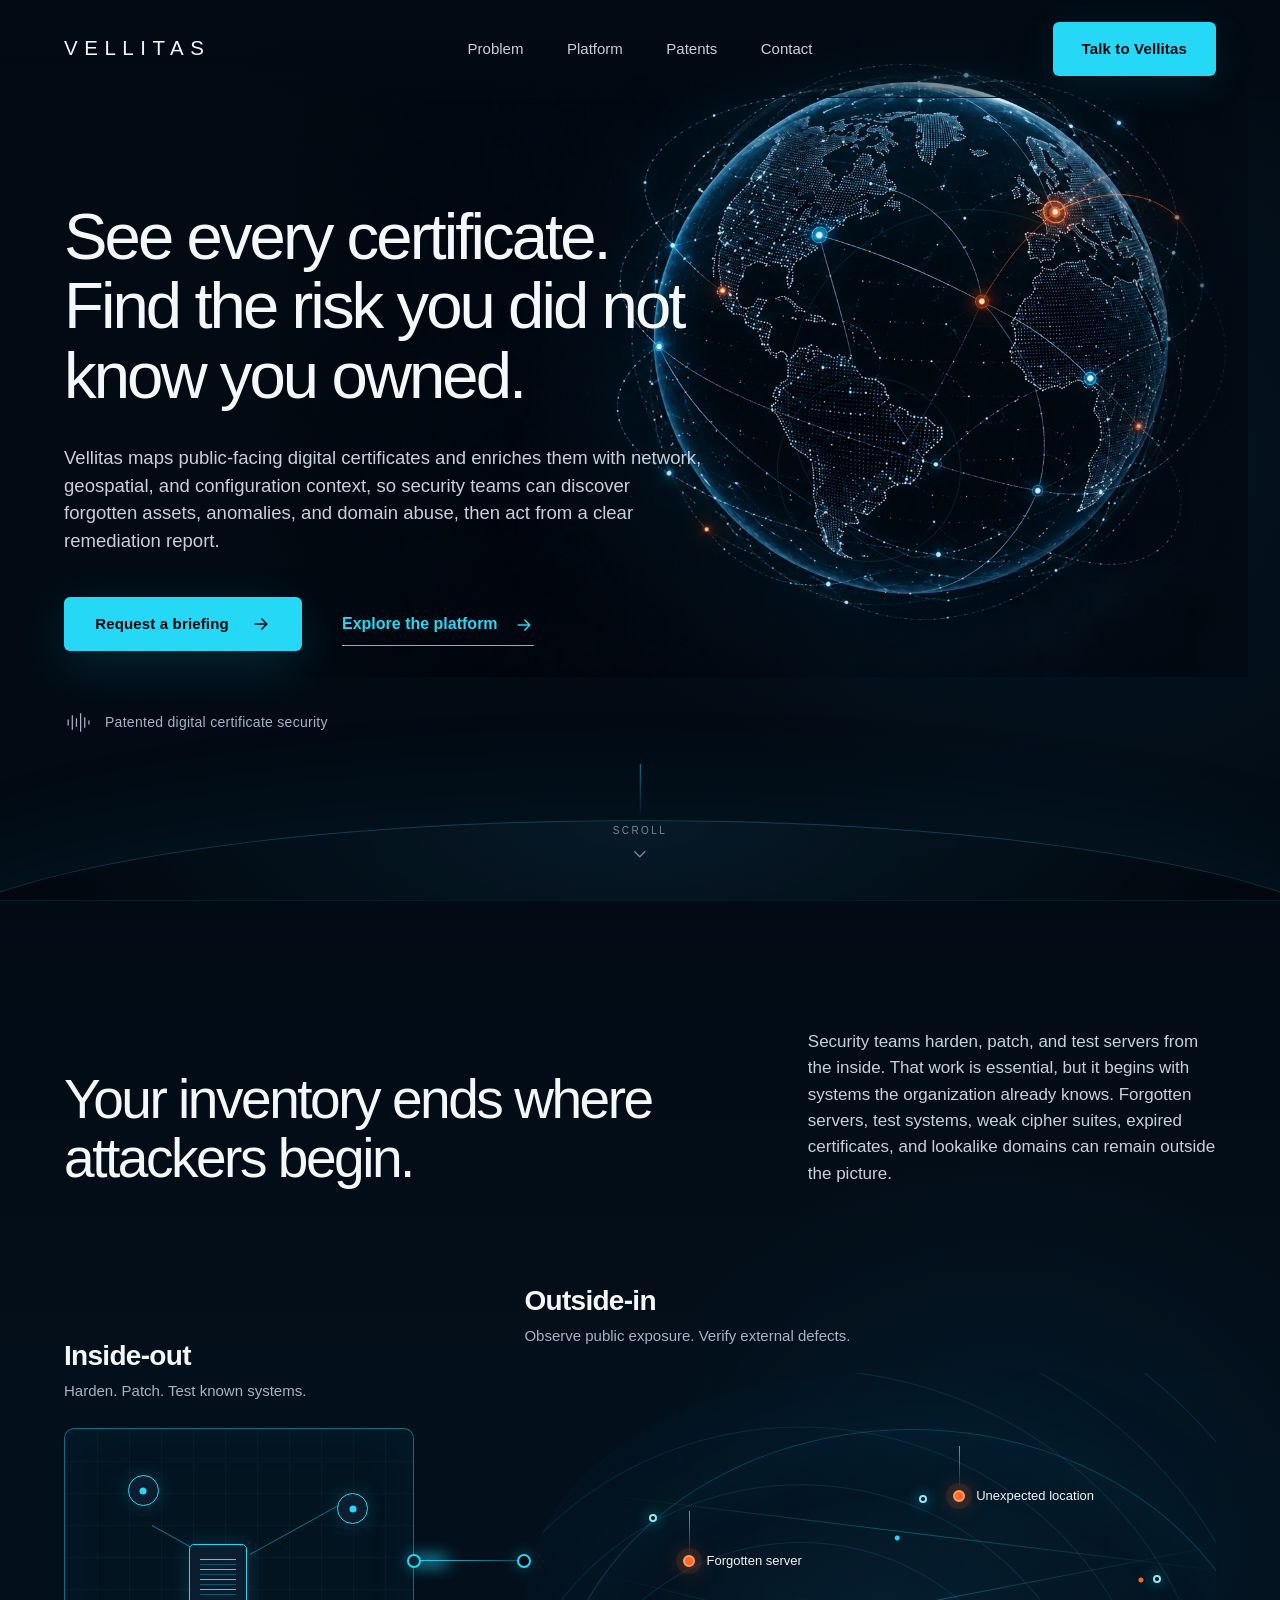
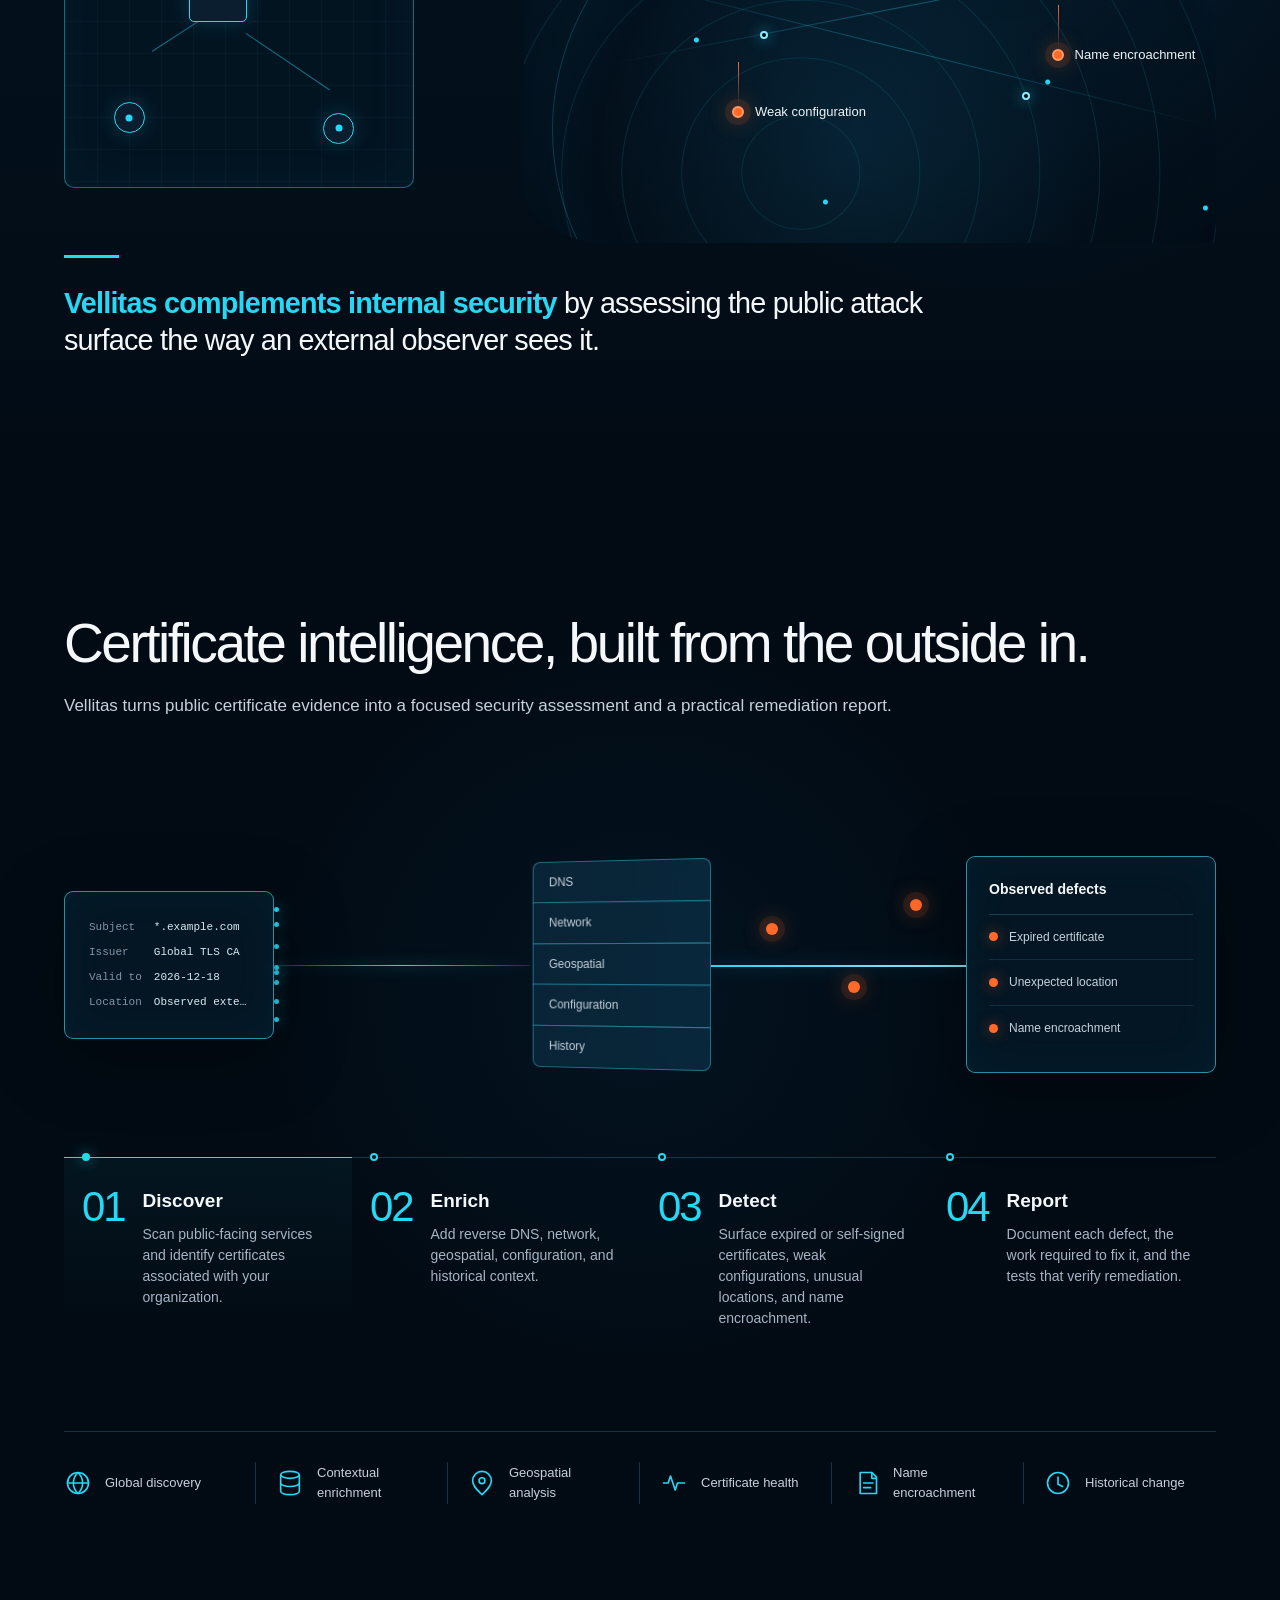
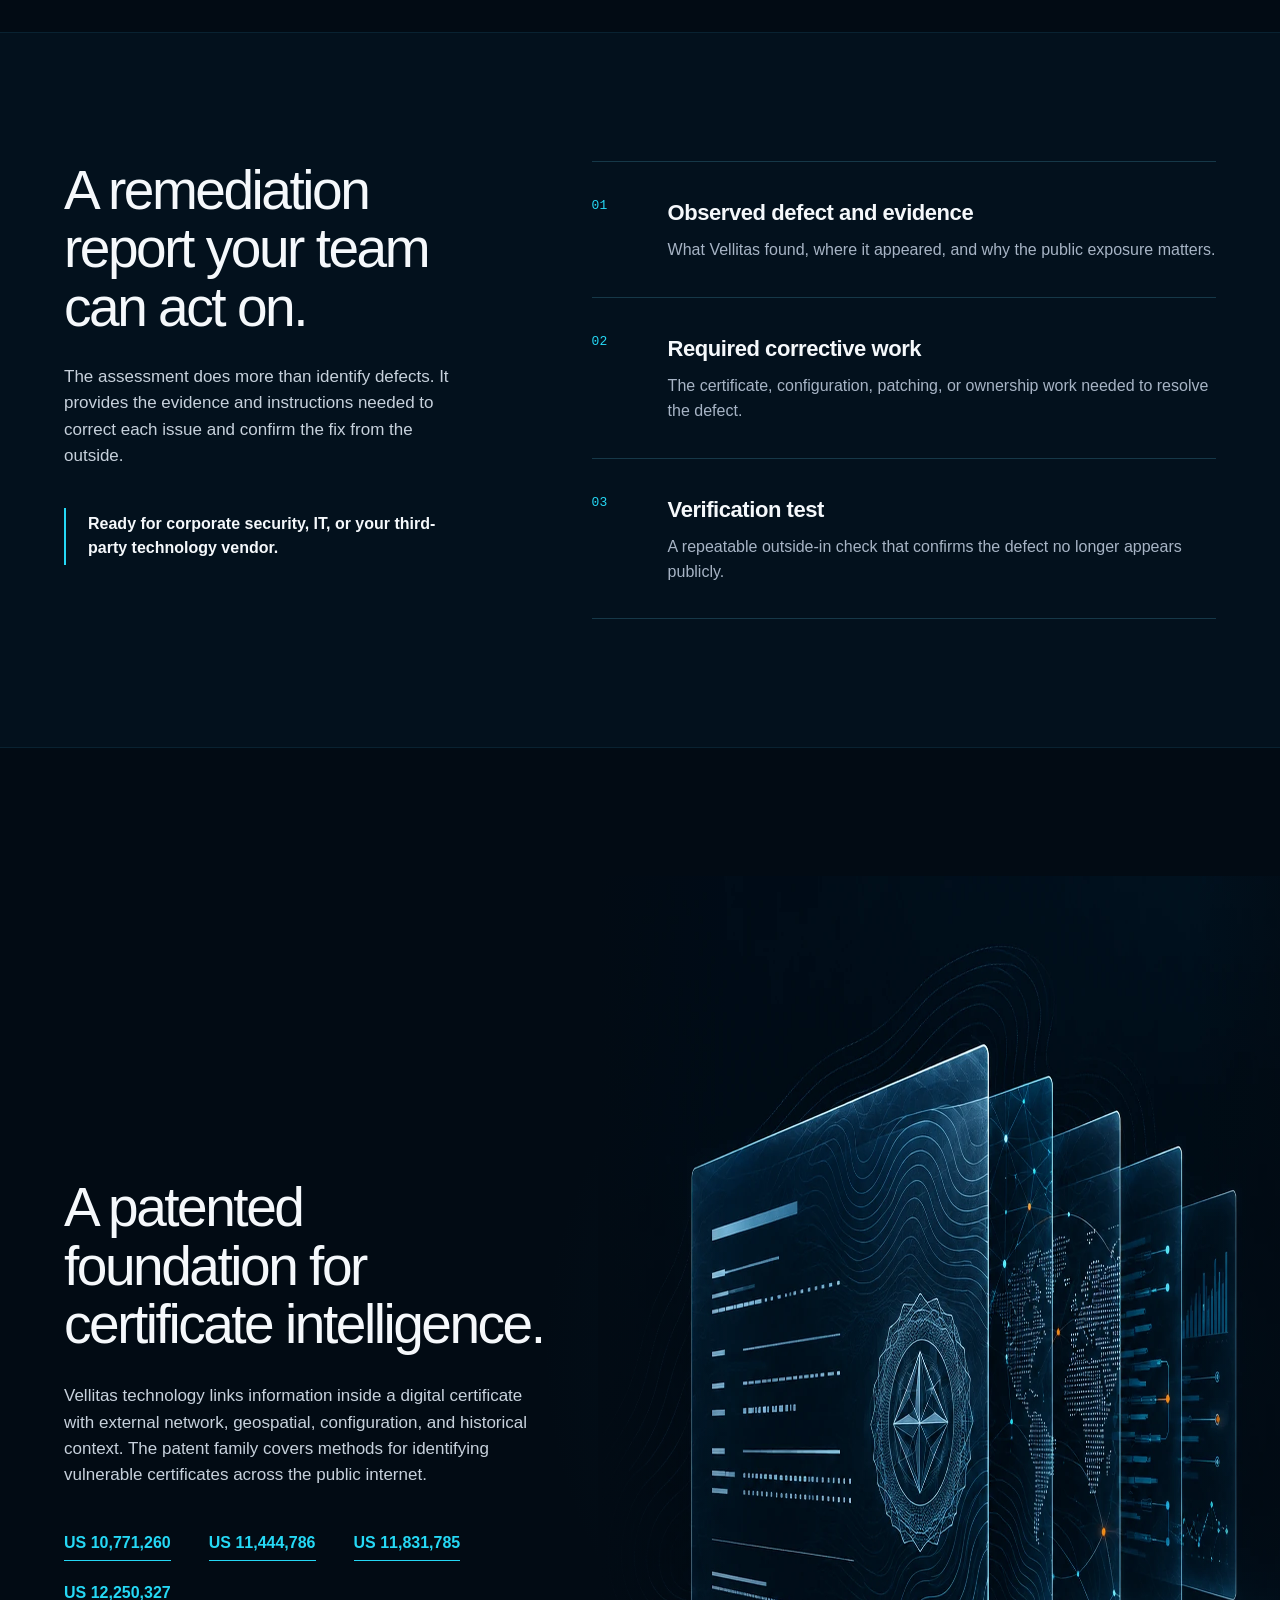
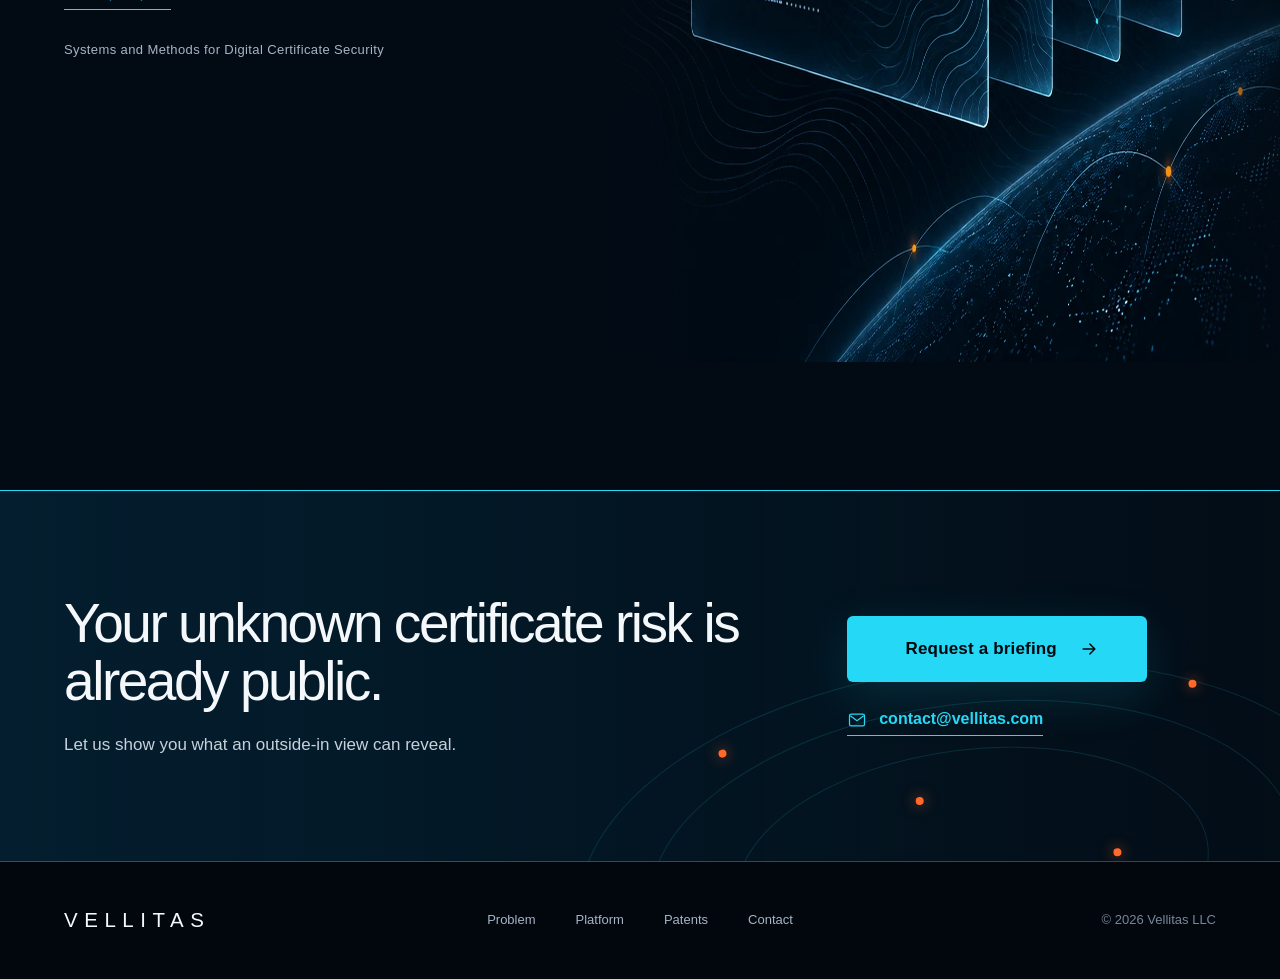
==== index.html @ c77bbb57 "Launch Vellitas website" ====
<!doctype html>
<html lang="en">
  <head>
    <meta charset="UTF-8" />
    <meta name="viewport" content="width=device-width, initial-scale=1.0" />
    <meta
      name="description"
      content="Vellitas provides outside-in digital certificate intelligence, connecting public certificate evidence with network, geospatial, configuration, and historical context."
    />
    <meta name="theme-color" content="#020b14" />
    <meta property="og:type" content="website" />
    <meta property="og:url" content="https://vellitas.com/" />
    <meta property="og:title" content="Vellitas | Outside-In Digital Certificate Intelligence" />
    <meta
      property="og:description"
      content="See every certificate. Find the risk you did not know you owned."
    />
    <meta property="og:image" content="https://vellitas.com/assets/og-image.jpg" />
    <meta name="twitter:card" content="summary_large_image" />
    <link rel="canonical" href="https://vellitas.com/" />
    <link rel="icon" href="assets/favicon.svg" type="image/svg+xml" />
    <link rel="manifest" href="site.webmanifest" />
    <link rel="preload" href="assets/hero-globe.webp" as="image" type="image/webp" />
    <link rel="stylesheet" href="styles.css?v=20260917-0604" />
    <title>Vellitas | Outside-In Digital Certificate Intelligence</title>
  </head>
  <body>
    <a class="skip-link" href="#main-content">Skip to content</a>

    <header class="site-header" data-header>
      <a class="wordmark" href="#top" aria-label="Vellitas home">VELLITAS</a>

      <button
        class="menu-toggle"
        type="button"
        aria-label="Open navigation"
        aria-expanded="false"
        aria-controls="site-navigation"
        data-menu-toggle
      >
        <span></span>
        <span></span>
      </button>

      <nav class="site-nav" id="site-navigation" aria-label="Primary navigation" data-menu>
        <a href="#problem">Problem</a>
        <a href="#platform">Platform</a>
        <a href="#patents">Patents</a>
        <a href="#contact">Contact</a>
      </nav>

      <a
        class="button button--header"
        href="mailto:contact@vellitas.com?subject=Vellitas%20briefing%20request"
      >
        Talk to Vellitas
      </a>
    </header>

    <main id="main-content">
      <section class="hero" id="top" aria-labelledby="hero-heading">
        <div class="hero__art" aria-hidden="true">
          <img
            src="assets/hero-globe.webp"
            width="1585"
            height="992"
            alt=""
            fetchpriority="high"
          />
          <span class="orbit orbit--one"></span>
          <span class="orbit orbit--two"></span>
        </div>

        <div class="hero__content reveal">
          <h1 id="hero-heading">See every certificate. Find the risk you did not know you owned.</h1>
          <p>
            Vellitas maps public-facing digital certificates and enriches them with network,
            geospatial, and configuration context, so security teams can discover forgotten assets,
            anomalies, and domain abuse, then act from a clear remediation report.
          </p>

          <div class="hero__actions">
            <a
              class="button button--primary"
              href="mailto:contact@vellitas.com?subject=Vellitas%20briefing%20request"
            >
              Request a briefing
              <svg viewBox="0 0 24 24" aria-hidden="true">
                <path d="M5 12h13M13 6l6 6-6 6" />
              </svg>
            </a>
            <a class="text-link" href="#platform">
              Explore the platform
              <svg viewBox="0 0 24 24" aria-hidden="true">
                <path d="M5 12h13M13 6l6 6-6 6" />
              </svg>
            </a>
          </div>

          <a class="proof-link" href="#patents">
            <svg viewBox="0 0 26 26" aria-hidden="true">
              <path d="M4 16V10M8 20V6M12 17V9M16 22V4M20 18V8M24 15v-4" />
            </svg>
            Patented digital certificate security
          </a>
        </div>

        <a class="scroll-cue" href="#problem" aria-label="Continue to the problem">
          <span>Scroll</span>
          <svg viewBox="0 0 24 24" aria-hidden="true"><path d="m6 9 6 6 6-6" /></svg>
        </a>
      </section>

      <section class="problem section" id="problem" aria-labelledby="problem-heading">
        <div class="section-shell">
          <div class="problem__intro reveal">
            <h2 id="problem-heading">Your inventory ends where attackers begin.</h2>
            <p>
              Security teams harden, patch, and test servers from the inside. That work is
              essential, but it begins with systems the organization already knows. Forgotten
              servers, test systems, weak cipher suites, expired certificates, and lookalike
              domains can remain outside the picture.
            </p>
          </div>

          <div class="exposure-comparison reveal" aria-label="Inside-out and outside-in approaches">
            <div class="known-zone">
              <div class="comparison-label">
                <h3>Inside-out</h3>
                <p>Harden. Patch. Test known systems.</p>
              </div>
              <div class="known-map" aria-hidden="true">
                <span class="known-map__hub"></span>
                <span class="known-map__node known-map__node--one"></span>
                <span class="known-map__node known-map__node--two"></span>
                <span class="known-map__node known-map__node--three"></span>
                <span class="known-map__node known-map__node--four"></span>
                <span class="known-map__line known-map__line--one"></span>
                <span class="known-map__line known-map__line--two"></span>
                <span class="known-map__line known-map__line--three"></span>
                <span class="known-map__line known-map__line--four"></span>
              </div>
            </div>

            <div class="scan-bridge" aria-hidden="true"><span></span></div>

            <div class="external-zone">
              <div class="comparison-label">
                <h3>Outside-in</h3>
                <p>Observe public exposure. Verify external defects.</p>
              </div>
              <div class="signal-field" aria-hidden="true">
                <span class="field-line field-line--one"></span>
                <span class="field-line field-line--two"></span>
                <span class="field-line field-line--three"></span>
                <span class="field-dot field-dot--one"></span>
                <span class="field-dot field-dot--two"></span>
                <span class="field-dot field-dot--three"></span>
                <span class="field-dot field-dot--four"></span>
                <span class="field-dot field-dot--five"></span>
                <span class="risk-point risk-point--one"><b></b><em>Forgotten server</em></span>
                <span class="risk-point risk-point--two"><b></b><em>Unexpected location</em></span>
                <span class="risk-point risk-point--three"><b></b><em>Weak configuration</em></span>
                <span class="risk-point risk-point--four"><b></b><em>Name encroachment</em></span>
              </div>
            </div>
          </div>

          <p class="problem__statement reveal">
            <strong>Vellitas complements internal security</strong> by assessing the public attack
            surface the way an external observer sees it.
          </p>
        </div>
      </section>

      <section class="platform section" id="platform" aria-labelledby="platform-heading">
        <div class="section-shell">
          <div class="platform__intro reveal">
            <h2 id="platform-heading">Certificate intelligence, built from the outside in.</h2>
            <p>
              Vellitas turns public certificate evidence into a focused security assessment and a
              practical remediation report.
            </p>
          </div>

          <div class="evidence-flow reveal" data-evidence-flow>
            <div class="evidence-flow__track" aria-hidden="true">
              <div class="certificate-sample">
                <span>Subject</span><b>*.example.com</b>
                <span>Issuer</span><b>Global TLS CA</b>
                <span>Valid to</span><b>2026-12-18</b>
                <span>Location</span><b>Observed externally</b>
              </div>
              <div class="data-stream">
                <i></i><i></i><i></i><i></i><i></i><i></i><i></i><i></i>
              </div>
              <div class="context-layers">
                <span>DNS</span><span>Network</span><span>Geospatial</span><span>Configuration</span><span>History</span>
              </div>
              <div class="anomaly-stream"><i></i><i></i><i></i></div>
              <div class="finding-list">
                <strong>Observed defects</strong>
                <span><i></i>Expired certificate</span>
                <span><i></i>Unexpected location</span>
                <span><i></i>Name encroachment</span>
              </div>
            </div>

            <ol class="process-steps">
              <li class="process-step is-active" data-stage="discover">
                <button type="button" aria-pressed="true">
                  <span class="process-step__number">01</span>
                  <span class="process-step__copy">
                    <strong>Discover</strong>
                    <small>Scan public-facing services and identify certificates associated with your organization.</small>
                  </span>
                </button>
              </li>
              <li class="process-step" data-stage="enrich">
                <button type="button" aria-pressed="false">
                  <span class="process-step__number">02</span>
                  <span class="process-step__copy">
                    <strong>Enrich</strong>
                    <small>Add reverse DNS, network, geospatial, configuration, and historical context.</small>
                  </span>
                </button>
              </li>
              <li class="process-step" data-stage="detect">
                <button type="button" aria-pressed="false">
                  <span class="process-step__number">03</span>
                  <span class="process-step__copy">
                    <strong>Detect</strong>
                    <small>Surface expired or self-signed certificates, weak configurations, unusual locations, and name encroachment.</small>
                  </span>
                </button>
              </li>
              <li class="process-step" data-stage="report">
                <button type="button" aria-pressed="false">
                  <span class="process-step__number">04</span>
                  <span class="process-step__copy">
                    <strong>Report</strong>
                    <small>Document each defect, the work required to fix it, and the tests that verify remediation.</small>
                  </span>
                </button>
              </li>
            </ol>
          </div>

          <ul class="capability-rail reveal" aria-label="Platform capabilities">
            <li>
              <svg viewBox="0 0 24 24" aria-hidden="true"><circle cx="12" cy="12" r="9" /><path d="M3 12h18M12 3c3 3 4 6 4 9s-1 6-4 9c-3-3-4-6-4-9s1-6 4-9Z" /></svg>
              Global discovery
            </li>
            <li>
              <svg viewBox="0 0 24 24" aria-hidden="true"><ellipse cx="12" cy="5" rx="8" ry="3" /><path d="M4 5v7c0 1.7 3.6 3 8 3s8-1.3 8-3V5M4 12v7c0 1.7 3.6 3 8 3s8-1.3 8-3v-7" /></svg>
              Contextual enrichment
            </li>
            <li>
              <svg viewBox="0 0 24 24" aria-hidden="true"><path d="M20 10c0 5-8 12-8 12S4 15 4 10a8 8 0 1 1 16 0Z" /><circle cx="12" cy="10" r="2.5" /></svg>
              Geospatial analysis
            </li>
            <li>
              <svg viewBox="0 0 24 24" aria-hidden="true"><path d="M3 12h4l2-6 4 12 2-6h6" /></svg>
              Certificate health
            </li>
            <li>
              <svg viewBox="0 0 24 24" aria-hidden="true"><path d="M7 3h10l4 4v14H7z" /><path d="M17 3v5h4M10 12h8M10 16h6" /></svg>
              Name encroachment
            </li>
            <li>
              <svg viewBox="0 0 24 24" aria-hidden="true"><circle cx="12" cy="12" r="9" /><path d="M12 7v6l4 2" /></svg>
              Historical change
            </li>
          </ul>
        </div>
      </section>

      <section class="outcomes section" aria-labelledby="outcomes-heading">
        <div class="section-shell outcomes__layout">
          <div class="outcomes__intro reveal">
            <h2 id="outcomes-heading">A remediation report your team can act on.</h2>
            <p>
              The assessment does more than identify defects. It provides the evidence and
              instructions needed to correct each issue and confirm the fix from the outside.
            </p>
            <p class="report-handoff">Ready for corporate security, IT, or your third-party technology vendor.</p>
          </div>

          <div class="outcome-lines reveal">
            <article>
              <span>01</span>
              <div>
                <h3>Observed defect and evidence</h3>
                <p>What Vellitas found, where it appeared, and why the public exposure matters.</p>
              </div>
            </article>
            <article>
              <span>02</span>
              <div>
                <h3>Required corrective work</h3>
                <p>The certificate, configuration, patching, or ownership work needed to resolve the defect.</p>
              </div>
            </article>
            <article>
              <span>03</span>
              <div>
                <h3>Verification test</h3>
                <p>A repeatable outside-in check that confirms the defect no longer appears publicly.</p>
              </div>
            </article>
          </div>
        </div>
      </section>

      <section class="patents section" id="patents" aria-labelledby="patents-heading">
        <div class="section-shell patents__layout">
          <div class="patents__copy reveal">
            <h2 id="patents-heading">A patented foundation for certificate intelligence.</h2>
            <p>
              Vellitas technology links information inside a digital certificate with external
              network, geospatial, configuration, and historical context. The patent family covers
              methods for identifying vulnerable certificates across the public internet.
            </p>

            <div class="patent-links" aria-label="Vellitas patent records">
              <a href="https://patents.google.com/patent/US10771260B2/en" target="_blank" rel="noopener noreferrer">US 10,771,260</a>
              <a href="https://patents.google.com/patent/US11444786B2/en" target="_blank" rel="noopener noreferrer">US 11,444,786</a>
              <a href="https://patents.google.com/patent/US11831785B2/en" target="_blank" rel="noopener noreferrer">US 11,831,785</a>
              <a href="https://patents.google.com/patent/US12250327B2/en" target="_blank" rel="noopener noreferrer">US 12,250,327</a>
            </div>
            <p class="patent-title">Systems and Methods for Digital Certificate Security</p>
          </div>

          <div class="patents__art reveal" aria-hidden="true">
            <img
              src="assets/patent-layers.webp"
              width="1450"
              height="1086"
              loading="lazy"
              alt=""
            />
          </div>
        </div>
      </section>

      <section class="contact" id="contact" aria-labelledby="contact-heading">
        <div class="contact__signal" aria-hidden="true"><i></i><i></i><i></i><i></i></div>
        <div class="section-shell contact__layout">
          <div class="reveal">
            <h2 id="contact-heading">Your unknown certificate risk is already public.</h2>
            <p>Let us show you what an outside-in view can reveal.</p>
          </div>
          <div class="contact__actions reveal">
            <a
              class="button button--primary button--large"
              href="mailto:contact@vellitas.com?subject=Vellitas%20briefing%20request"
            >
              Request a briefing
              <svg viewBox="0 0 24 24" aria-hidden="true"><path d="M5 12h13M13 6l6 6-6 6" /></svg>
            </a>
            <a class="email-link" href="mailto:contact@vellitas.com">
              <svg viewBox="0 0 24 24" aria-hidden="true"><rect x="3" y="5" width="18" height="14" rx="2" /><path d="m4 7 8 6 8-6" /></svg>
              contact@vellitas.com
            </a>
          </div>
        </div>
      </section>
    </main>

    <footer class="site-footer">
      <div class="section-shell site-footer__layout">
        <a class="wordmark" href="#top" aria-label="Vellitas home">VELLITAS</a>
        <nav aria-label="Footer navigation">
          <a href="#problem">Problem</a>
          <a href="#platform">Platform</a>
          <a href="#patents">Patents</a>
          <a href="#contact">Contact</a>
        </nav>
        <p>© <span data-year>2026</span> Vellitas LLC</p>
      </div>
    </footer>

    <noscript>
      <style>
        .reveal { opacity: 1; transform: none; }
      </style>
    </noscript>
    <script src="script.js" defer></script>
  </body>
</html>
---- styles.css ----
:root {
  color-scheme: dark;
  --bg: #020b14;
  --bg-deep: #01070d;
  --surface: #071827;
  --surface-soft: #0a1e2f;
  --text: #f5f8fb;
  --muted: #a7b4c5;
  --muted-strong: #c7d1dc;
  --cyan: #25d8f5;
  --cyan-soft: #8deafa;
  --orange: #ff6a2a;
  --line: rgba(85, 178, 210, 0.24);
  --line-strong: rgba(55, 216, 247, 0.6);
  --shadow: 0 18px 70px rgba(0, 0, 0, 0.4);
  --header-height: 98px;
  --page-gutter: clamp(24px, 5vw, 82px);
  --max-width: 1500px;
  --radius: 10px;
  --ease: cubic-bezier(0.22, 1, 0.36, 1);
}

*,
*::before,
*::after {
  box-sizing: border-box;
}

html {
  scroll-behavior: smooth;
  scroll-padding-top: var(--header-height);
}

body {
  margin: 0;
  min-width: 320px;
  overflow-x: hidden;
  background:
    radial-gradient(circle at 86% 8%, rgba(12, 70, 103, 0.18), transparent 28rem),
    var(--bg);
  color: var(--text);
  font-family: "Avenir Next", Avenir, "Segoe UI", Helvetica, Arial, sans-serif;
  font-size: 16px;
  line-height: 1.55;
  -webkit-font-smoothing: antialiased;
  text-rendering: optimizeLegibility;
}

body.menu-open {
  overflow: hidden;
}

img {
  display: block;
  max-width: 100%;
}

a {
  color: inherit;
  text-decoration: none;
}

button,
a {
  -webkit-tap-highlight-color: transparent;
}

button {
  font: inherit;
}

:focus-visible {
  outline: 2px solid var(--cyan);
  outline-offset: 5px;
}

::selection {
  background: var(--cyan);
  color: var(--bg-deep);
}

.skip-link {
  position: fixed;
  z-index: 200;
  top: 16px;
  left: 16px;
  transform: translateY(-180%);
  border-radius: 4px;
  background: var(--cyan);
  color: var(--bg-deep);
  padding: 10px 14px;
  font-weight: 700;
  transition: transform 180ms ease;
}

.skip-link:focus {
  transform: translateY(0);
}

.site-header {
  position: fixed;
  z-index: 100;
  top: 0;
  left: 0;
  display: grid;
  width: 100%;
  height: var(--header-height);
  grid-template-columns: minmax(190px, 1fr) auto minmax(190px, 1fr);
  align-items: center;
  gap: 40px;
  padding: 0 var(--page-gutter);
  border-bottom: 1px solid transparent;
  background: linear-gradient(to bottom, rgba(2, 11, 20, 0.94), rgba(2, 11, 20, 0.35));
  transition: background 220ms ease, border-color 220ms ease, height 220ms ease;
}

.site-header.is-scrolled {
  height: 76px;
  border-bottom-color: rgba(65, 188, 224, 0.14);
  background: rgba(2, 11, 20, 0.9);
  backdrop-filter: blur(18px);
}

.wordmark {
  width: max-content;
  color: var(--text);
  font-size: clamp(18px, 1.6vw, 29px);
  font-weight: 500;
  letter-spacing: 0.32em;
  line-height: 1;
}

.site-nav {
  display: flex;
  align-items: center;
  gap: clamp(24px, 3.4vw, 56px);
  color: var(--muted-strong);
  font-size: 15px;
  font-weight: 500;
}

.site-nav a,
.site-footer nav a {
  position: relative;
  transition: color 180ms ease;
}

.site-nav a::after,
.site-footer nav a::after {
  position: absolute;
  right: 0;
  bottom: -9px;
  left: 0;
  height: 2px;
  background: var(--cyan);
  content: "";
  transform: scaleX(0);
  transform-origin: right;
  transition: transform 220ms var(--ease);
}

.site-nav a:hover,
.site-nav a.is-current,
.site-footer nav a:hover {
  color: var(--text);
}

.site-nav a:hover::after,
.site-nav a.is-current::after,
.site-footer nav a:hover::after {
  transform: scaleX(1);
  transform-origin: left;
}

.button {
  display: inline-flex;
  min-height: 54px;
  align-items: center;
  justify-content: center;
  gap: 22px;
  border: 1px solid transparent;
  border-radius: 6px;
  padding: 0 28px;
  color: var(--bg-deep);
  font-size: 15px;
  font-weight: 700;
  letter-spacing: 0.01em;
  transition: transform 180ms var(--ease), box-shadow 180ms ease, background 180ms ease;
}

.button:hover {
  transform: translateY(-2px);
}

.button svg,
.text-link svg {
  width: 20px;
  height: 20px;
  fill: none;
  stroke: currentColor;
  stroke-linecap: round;
  stroke-linejoin: round;
  stroke-width: 1.8;
}

.button--header {
  justify-self: end;
  background: var(--cyan);
  box-shadow: 0 10px 40px rgba(37, 216, 245, 0.1);
}

.button--header:hover,
.button--primary:hover {
  background: #6ce7fa;
  box-shadow: 0 18px 50px rgba(37, 216, 245, 0.2);
}

.button--primary {
  min-width: 238px;
  background: var(--cyan);
  box-shadow: 0 14px 50px rgba(37, 216, 245, 0.14);
}

.button--large {
  min-width: 300px;
  min-height: 66px;
  padding-right: 24px;
  padding-left: 34px;
  font-size: 17px;
}

.menu-toggle {
  display: none;
}

.hero {
  position: relative;
  display: flex;
  min-height: min(960px, 100svh);
  align-items: center;
  overflow: hidden;
  padding: calc(var(--header-height) + 48px) var(--page-gutter) 100px;
  isolation: isolate;
}

.hero::before {
  position: absolute;
  z-index: -3;
  inset: 0;
  background:
    radial-gradient(circle at 68% 42%, rgba(7, 63, 94, 0.16), transparent 37%),
    linear-gradient(115deg, rgba(2, 11, 20, 0.98) 5%, rgba(2, 11, 20, 0.82) 43%, rgba(2, 11, 20, 0.08) 72%);
  content: "";
}

.hero::after {
  position: absolute;
  z-index: -1;
  bottom: -210px;
  left: -8%;
  width: 116%;
  height: 290px;
  border: 1px solid rgba(60, 184, 220, 0.26);
  border-radius: 50% 50% 0 0;
  background: radial-gradient(ellipse at top, rgba(17, 62, 88, 0.3), rgba(1, 7, 13, 0.88) 62%);
  box-shadow: 0 -28px 100px rgba(30, 126, 168, 0.08);
  content: "";
}

.hero__content {
  position: relative;
  z-index: 4;
  width: min(685px, 50vw);
  max-width: 100%;
}

.hero h1,
.section h2,
.contact h2 {
  margin: 0;
  color: var(--text);
  font-weight: 450;
  letter-spacing: -0.045em;
  line-height: 1.06;
}

.hero h1 {
  max-width: 660px;
  font-size: clamp(48px, 5.1vw, 79px);
}

.hero__content > p {
  max-width: 660px;
  margin: 34px 0 0;
  color: var(--muted-strong);
  font-size: clamp(18px, 1.45vw, 23px);
  line-height: 1.5;
}

.hero__actions {
  display: flex;
  align-items: center;
  gap: 40px;
  margin-top: 42px;
}

.text-link {
  display: inline-flex;
  align-items: center;
  gap: 16px;
  border-bottom: 1px solid var(--cyan);
  color: var(--cyan);
  padding: 10px 0 8px;
  font-size: 16px;
  font-weight: 600;
  transition: color 180ms ease, gap 180ms var(--ease);
}

.text-link:hover {
  gap: 23px;
  color: var(--cyan-soft);
}

.proof-link {
  display: inline-flex;
  align-items: center;
  gap: 14px;
  margin-top: 58px;
  color: var(--muted);
  font-size: 14px;
  letter-spacing: 0.02em;
  transition: color 180ms ease;
}

.proof-link:hover {
  color: var(--text);
}

.proof-link svg {
  width: 27px;
  height: 27px;
  fill: none;
  stroke: currentColor;
  stroke-width: 1.2;
}

.hero__art {
  position: absolute;
  z-index: -2;
  top: 4%;
  right: 2.5%;
  width: min(80vw, 1250px);
  pointer-events: none;
}

.hero__art::after {
  position: absolute;
  inset: 0;
  background: linear-gradient(90deg, var(--bg) 0%, transparent 28%, transparent 86%, rgba(2, 11, 20, 0.8) 100%);
  content: "";
}

.hero__art img {
  width: 100%;
  height: auto;
  opacity: 0.95;
  animation: globe-drift 13s ease-in-out infinite alternate;
}

.orbit {
  position: absolute;
  z-index: 2;
  display: block;
  border: 1px solid rgba(37, 216, 245, 0.12);
  border-radius: 50%;
  animation: orbit-pulse 6s ease-in-out infinite;
}

.orbit--one {
  top: 27%;
  right: 9%;
  width: 36%;
  aspect-ratio: 1;
}

.orbit--two {
  right: 28%;
  bottom: 18%;
  width: 18%;
  aspect-ratio: 1;
  animation-delay: -2.5s;
}

.scroll-cue {
  position: absolute;
  bottom: 35px;
  left: 50%;
  display: flex;
  flex-direction: column;
  align-items: center;
  gap: 5px;
  color: #78879a;
  font-size: 10px;
  letter-spacing: 0.24em;
  text-transform: uppercase;
  transform: translateX(-50%);
}

.scroll-cue::before {
  width: 1px;
  height: 54px;
  background: linear-gradient(var(--line-strong), transparent);
  content: "";
}

.scroll-cue svg {
  width: 22px;
  fill: none;
  stroke: currentColor;
  stroke-width: 1.4;
}

.section {
  position: relative;
  padding: clamp(110px, 10vw, 170px) 0;
}

.section-shell {
  width: min(calc(100% - (var(--page-gutter) * 2)), var(--max-width));
  margin: 0 auto;
}

.section h2,
.contact h2 {
  font-size: clamp(42px, 4.3vw, 68px);
}

.problem {
  overflow: hidden;
  border-top: 1px solid rgba(55, 216, 247, 0.08);
  background:
    radial-gradient(circle at 78% 53%, rgba(8, 67, 99, 0.22), transparent 32%),
    linear-gradient(180deg, #020b14, #03101c 55%, #020b14);
}

.problem__intro {
  display: grid;
  grid-template-columns: minmax(0, 1.1fr) minmax(360px, 0.7fr);
  align-items: end;
  gap: 8vw;
}

.problem__intro h2 {
  max-width: 790px;
}

.problem__intro p,
.platform__intro p,
.outcomes__intro p,
.patents__copy > p,
.contact p {
  margin: 0;
  color: var(--muted-strong);
  font-size: clamp(17px, 1.25vw, 21px);
  line-height: 1.55;
}

.exposure-comparison {
  display: grid;
  min-height: 560px;
  grid-template-columns: minmax(250px, 0.76fr) 110px minmax(520px, 1.5fr);
  align-items: center;
  margin-top: 92px;
}

.comparison-label h3 {
  margin: 0;
  color: var(--text);
  font-size: 28px;
  font-weight: 600;
  letter-spacing: -0.025em;
}

.comparison-label p {
  margin: 2px 0 0;
  color: var(--muted);
  font-size: 15px;
}

.known-map {
  position: relative;
  min-height: 360px;
  margin-top: 25px;
  overflow: hidden;
  border: 1px solid rgba(37, 216, 245, 0.45);
  border-radius: var(--radius);
  background:
    linear-gradient(rgba(27, 101, 130, 0.09) 1px, transparent 1px),
    linear-gradient(90deg, rgba(27, 101, 130, 0.09) 1px, transparent 1px),
    rgba(5, 23, 36, 0.76);
  background-size: 32px 32px;
  box-shadow: inset 0 0 50px rgba(18, 108, 145, 0.08);
}

.known-map__hub,
.known-map__node {
  position: absolute;
  z-index: 3;
  display: block;
  border: 1px solid var(--cyan);
  background: var(--surface-soft);
  box-shadow: 0 0 20px rgba(37, 216, 245, 0.18);
}

.known-map__hub {
  top: 43%;
  left: 44%;
  width: 58px;
  height: 78px;
  border-radius: 5px;
  transform: translate(-50%, -50%);
}

.known-map__hub::before,
.known-map__hub::after {
  position: absolute;
  right: 10px;
  left: 10px;
  height: 1px;
  background: var(--cyan);
  box-shadow: 0 10px 0 var(--cyan), 0 20px 0 var(--cyan), 0 30px 0 var(--cyan);
  content: "";
}

.known-map__hub::before {
  top: 14px;
}

.known-map__hub::after {
  top: 19px;
  opacity: 0.3;
}

.known-map__node {
  width: 31px;
  height: 31px;
  border-radius: 50%;
}

.known-map__node::after {
  position: absolute;
  top: 50%;
  left: 50%;
  width: 7px;
  height: 7px;
  border-radius: 50%;
  background: var(--cyan);
  content: "";
  transform: translate(-50%, -50%);
}

.known-map__node--one { top: 13%; left: 18%; }
.known-map__node--two { top: 18%; right: 13%; }
.known-map__node--three { bottom: 15%; left: 14%; }
.known-map__node--four { right: 17%; bottom: 12%; }

.known-map__line {
  position: absolute;
  z-index: 1;
  display: block;
  height: 1px;
  background: rgba(37, 216, 245, 0.45);
  transform-origin: left;
}

.known-map__line--one { top: 27%; left: 25%; width: 27%; transform: rotate(29deg); }
.known-map__line--two { top: 35%; left: 53%; width: 30%; transform: rotate(-29deg); }
.known-map__line--three { top: 62%; left: 25%; width: 26%; transform: rotate(-33deg); }
.known-map__line--four { top: 57%; left: 52%; width: 29%; transform: rotate(34deg); }

.scan-bridge {
  position: relative;
  height: 1px;
  background: linear-gradient(90deg, var(--cyan), rgba(37, 216, 245, 0.25));
}

.scan-bridge::before,
.scan-bridge::after {
  position: absolute;
  top: 50%;
  width: 14px;
  height: 14px;
  border: 2px solid var(--cyan);
  border-radius: 50%;
  background: var(--bg);
  box-shadow: 0 0 15px rgba(37, 216, 245, 0.4);
  content: "";
  transform: translateY(-50%);
}

.scan-bridge::before { left: -7px; }
.scan-bridge::after { right: -7px; }

.scan-bridge span {
  position: absolute;
  top: 50%;
  left: 0;
  width: 36px;
  height: 8px;
  border-radius: 50%;
  background: var(--cyan);
  filter: blur(8px);
  animation: scan 3.4s ease-in-out infinite;
  transform: translateY(-50%);
}

.signal-field {
  position: relative;
  height: 470px;
  margin-top: 25px;
  overflow: hidden;
  border-radius: 50% 0 0 12%;
  background:
    radial-gradient(circle at 48% 80%, rgba(20, 95, 130, 0.22), transparent 48%),
    repeating-radial-gradient(ellipse at 40% 85%, transparent 0 58px, rgba(37, 216, 245, 0.12) 59px, transparent 60px),
    linear-gradient(145deg, rgba(5, 27, 43, 0.4), rgba(1, 8, 15, 0.1));
}

.signal-field::before {
  position: absolute;
  inset: 12% -8% -40% 4%;
  border: 1px solid rgba(37, 216, 245, 0.22);
  border-radius: 50%;
  background:
    radial-gradient(circle at 20% 35%, var(--cyan) 0 2px, transparent 3px),
    radial-gradient(circle at 48% 18%, var(--cyan) 0 2px, transparent 3px),
    radial-gradient(circle at 69% 42%, var(--cyan) 0 2px, transparent 3px),
    radial-gradient(circle at 82% 25%, var(--orange) 0 2px, transparent 3px),
    radial-gradient(circle at 38% 62%, var(--cyan) 0 2px, transparent 3px),
    radial-gradient(circle at 61% 72%, var(--cyan) 0 2px, transparent 3px),
    radial-gradient(circle at 91% 63%, var(--cyan) 0 2px, transparent 3px);
  box-shadow: inset 0 18px 60px rgba(19, 111, 151, 0.08), 0 -20px 80px rgba(17, 84, 116, 0.08);
  content: "";
}

.field-line {
  position: absolute;
  z-index: 1;
  left: 12%;
  display: block;
  width: 90%;
  height: 1px;
  background: linear-gradient(90deg, transparent, rgba(37, 216, 245, 0.32), transparent);
  transform-origin: left;
}

.field-line--one { top: 43%; transform: rotate(14deg); }
.field-line--two { top: 62%; transform: rotate(-11deg); }
.field-line--three { top: 26%; transform: rotate(7deg); }

.field-dot {
  position: absolute;
  z-index: 2;
  width: 8px;
  height: 8px;
  border: 2px solid var(--cyan-soft);
  border-radius: 50%;
  background: var(--bg);
  box-shadow: 0 0 14px rgba(37, 216, 245, 0.7);
}

.field-dot--one { top: 30%; left: 18%; }
.field-dot--two { top: 55%; left: 34%; }
.field-dot--three { top: 26%; left: 57%; }
.field-dot--four { top: 68%; left: 72%; }
.field-dot--five { top: 43%; right: 8%; }

.risk-point {
  position: absolute;
  z-index: 4;
  display: flex;
  align-items: center;
  gap: 11px;
  color: #f0f4f7;
  font-size: 13px;
  white-space: nowrap;
}

.risk-point b {
  position: relative;
  display: block;
  width: 12px;
  height: 12px;
  border: 2px solid #ff9b63;
  border-radius: 50%;
  background: var(--orange);
  box-shadow: 0 0 0 7px rgba(255, 106, 42, 0.1), 0 0 22px rgba(255, 106, 42, 0.82);
}

.risk-point b::after {
  position: absolute;
  bottom: 10px;
  left: 50%;
  width: 1px;
  height: 44px;
  background: linear-gradient(var(--orange), transparent);
  content: "";
}

.risk-point em {
  font-style: normal;
}

.risk-point--one { top: 38%; left: 23%; }
.risk-point--two { top: 24%; left: 62%; }
.risk-point--three { top: 70%; left: 30%; }
.risk-point--four { top: 58%; right: 3%; }

.problem__statement {
  max-width: 920px;
  margin: 12px 0 0;
  color: var(--text);
  font-size: clamp(25px, 2.25vw, 37px);
  letter-spacing: -0.028em;
  line-height: 1.28;
}

.problem__statement::before {
  display: block;
  width: 55px;
  height: 3px;
  margin-bottom: 27px;
  background: var(--cyan);
  content: "";
}

.problem__statement strong {
  color: var(--cyan);
  font-weight: 600;
}

.platform {
  overflow: hidden;
  background:
    radial-gradient(circle at 50% 45%, rgba(8, 58, 88, 0.18), transparent 42%),
    var(--bg);
}

.platform__intro {
  max-width: 1100px;
}

.platform__intro p {
  margin-top: 20px;
}

.evidence-flow {
  margin-top: 88px;
}

.evidence-flow__track {
  position: relative;
  display: grid;
  min-height: 315px;
  grid-template-columns: 210px minmax(90px, 1fr) 180px minmax(90px, 1fr) 250px;
  align-items: center;
}

.certificate-sample,
.finding-list {
  position: relative;
  z-index: 4;
  border: 1px solid rgba(67, 215, 244, 0.62);
  border-radius: 9px;
  background: rgba(5, 24, 38, 0.88);
  box-shadow: var(--shadow), inset 0 0 50px rgba(37, 216, 245, 0.04);
}

.certificate-sample {
  display: grid;
  grid-template-columns: auto 1fr;
  gap: 8px 12px;
  padding: 27px 24px;
  font-family: "SFMono-Regular", Consolas, "Liberation Mono", monospace;
  font-size: 11px;
}

.certificate-sample span {
  color: #8194a8;
}

.certificate-sample b {
  overflow: hidden;
  color: #dce9f2;
  font-weight: 400;
  text-overflow: ellipsis;
  white-space: nowrap;
}

.data-stream {
  position: relative;
  height: 140px;
}

.data-stream::before,
.data-stream::after {
  position: absolute;
  top: 50%;
  left: 0;
  width: 100%;
  height: 1px;
  background: linear-gradient(90deg, rgba(37, 216, 245, 0.18), var(--cyan), rgba(37, 216, 245, 0.18));
  content: "";
}

.data-stream::after {
  filter: blur(7px);
}

.data-stream i {
  position: absolute;
  top: 50%;
  left: 0;
  width: 5px;
  height: 5px;
  border-radius: 50%;
  background: var(--cyan);
  box-shadow: 0 0 14px var(--cyan);
  animation: evidence-move 3s linear infinite;
}

.data-stream i:nth-child(2) { animation-delay: -0.4s; transform: translateY(-21px); }
.data-stream i:nth-child(3) { animation-delay: -0.8s; transform: translateY(15px); }
.data-stream i:nth-child(4) { animation-delay: -1.2s; transform: translateY(-43px); }
.data-stream i:nth-child(5) { animation-delay: -1.6s; transform: translateY(34px); }
.data-stream i:nth-child(6) { animation-delay: -2s; transform: translateY(52px); }
.data-stream i:nth-child(7) { animation-delay: -2.4s; transform: translateY(-58px); }
.data-stream i:nth-child(8) { animation-delay: -2.8s; transform: translateY(5px); }

.context-layers {
  position: relative;
  z-index: 4;
  display: flex;
  flex-direction: column;
  gap: 0;
  perspective: 600px;
}

.context-layers span {
  margin-top: -1px;
  border: 1px solid rgba(67, 215, 244, 0.42);
  background: linear-gradient(90deg, rgba(8, 36, 54, 0.96), rgba(10, 47, 70, 0.72));
  padding: 11px 16px;
  color: var(--muted-strong);
  font-size: 12px;
  transform: rotateY(-8deg);
}

.context-layers span:first-child { border-radius: 8px 8px 0 0; }
.context-layers span:last-child { border-radius: 0 0 8px 8px; }

.anomaly-stream {
  position: relative;
  height: 140px;
}

.anomaly-stream::before {
  position: absolute;
  top: 50%;
  width: 100%;
  height: 2px;
  background: linear-gradient(90deg, var(--cyan), var(--cyan-soft));
  box-shadow: 0 0 18px rgba(37, 216, 245, 0.42);
  content: "";
}

.anomaly-stream i {
  position: absolute;
  left: 22%;
  width: 12px;
  height: 12px;
  border-radius: 50%;
  background: var(--orange);
  box-shadow: 0 0 0 7px rgba(255, 106, 42, 0.1), 0 0 22px rgba(255, 106, 42, 0.8);
  animation: anomaly-rise 3.8s ease-in-out infinite;
}

.anomaly-stream i:nth-child(1) { top: 20%; }
.anomaly-stream i:nth-child(2) { top: 62%; left: 54%; animation-delay: -1.2s; }
.anomaly-stream i:nth-child(3) { top: 3%; left: 78%; animation-delay: -2.4s; }

.finding-list {
  padding: 22px;
}

.finding-list strong {
  display: block;
  border-bottom: 1px solid rgba(89, 178, 207, 0.25);
  padding-bottom: 13px;
  font-size: 14px;
}

.finding-list span {
  display: flex;
  align-items: center;
  gap: 11px;
  border-bottom: 1px solid rgba(89, 178, 207, 0.16);
  padding: 13px 0;
  color: var(--muted-strong);
  font-size: 12px;
}

.finding-list span:last-child {
  border-bottom: 0;
}

.finding-list i {
  width: 9px;
  height: 9px;
  border-radius: 50%;
  background: var(--orange);
  box-shadow: 0 0 14px rgba(255, 106, 42, 0.55);
}

.process-steps {
  display: grid;
  margin: 35px 0 0;
  padding: 0;
  grid-template-columns: repeat(4, 1fr);
  list-style: none;
}

.process-step {
  position: relative;
  border-top: 1px solid var(--line);
  transition: border-color 180ms ease, background 180ms ease;
}

.process-step::before {
  position: absolute;
  top: -5px;
  left: 18px;
  width: 8px;
  height: 8px;
  border: 2px solid var(--cyan);
  border-radius: 50%;
  background: var(--bg);
  content: "";
  transition: background 180ms ease, box-shadow 180ms ease;
}

.process-step.is-active {
  border-top-color: var(--cyan);
  background: linear-gradient(180deg, rgba(37, 216, 245, 0.05), transparent 80%);
}

.process-step.is-active::before {
  background: var(--cyan);
  box-shadow: 0 0 14px rgba(37, 216, 245, 0.65);
}

.process-step button {
  display: flex;
  width: 100%;
  min-height: 205px;
  align-items: flex-start;
  gap: 18px;
  border: 0;
  background: transparent;
  color: inherit;
  padding: 28px 18px;
  text-align: left;
  cursor: pointer;
}

.process-step__number {
  color: var(--cyan);
  font-size: 42px;
  font-weight: 500;
  letter-spacing: -0.05em;
  line-height: 1;
}

.process-step__copy {
  display: flex;
  flex-direction: column;
  gap: 8px;
}

.process-step__copy strong {
  color: var(--text);
  font-size: 19px;
  font-weight: 600;
}

.process-step__copy small {
  color: var(--muted);
  font-size: 14px;
  line-height: 1.5;
}

.capability-rail {
  display: grid;
  margin: 68px 0 0;
  padding: 30px 0 0;
  border-top: 1px solid var(--line);
  grid-template-columns: repeat(6, 1fr);
  list-style: none;
}

.capability-rail li {
  display: flex;
  min-height: 42px;
  align-items: center;
  gap: 13px;
  border-right: 1px solid var(--line);
  padding: 0 20px;
  color: var(--muted-strong);
  font-size: 13px;
}

.capability-rail li:first-child { padding-left: 0; }
.capability-rail li:last-child { border-right: 0; }

.capability-rail svg {
  width: 28px;
  min-width: 28px;
  height: 28px;
  fill: none;
  stroke: var(--cyan);
  stroke-linecap: round;
  stroke-linejoin: round;
  stroke-width: 1.4;
}

.outcomes {
  border-top: 1px solid rgba(60, 188, 220, 0.1);
  border-bottom: 1px solid rgba(60, 188, 220, 0.1);
  background: #03111d;
}

.outcomes__layout {
  display: grid;
  grid-template-columns: minmax(340px, 0.8fr) minmax(540px, 1.25fr);
  gap: 10vw;
}

.outcomes__intro h2 {
  max-width: 560px;
}

.outcomes__intro p {
  max-width: 540px;
  margin-top: 28px;
}

.outcomes__intro .report-handoff {
  border-left: 2px solid var(--cyan);
  margin-top: 38px;
  padding: 4px 0 4px 22px;
  color: var(--text);
  font-size: 16px;
  font-weight: 600;
}

.outcome-lines {
  border-top: 1px solid var(--line);
}

.outcome-lines article {
  display: grid;
  grid-template-columns: 54px 1fr;
  gap: 22px;
  border-bottom: 1px solid var(--line);
  padding: 34px 0;
}

.outcome-lines article > span {
  color: var(--cyan);
  font-family: "SFMono-Regular", Consolas, monospace;
  font-size: 13px;
}

.outcome-lines h3 {
  margin: 0;
  color: var(--text);
  font-size: 22px;
  font-weight: 600;
  letter-spacing: -0.02em;
}

.outcome-lines p {
  max-width: 570px;
  margin: 8px 0 0;
  color: var(--muted);
  font-size: 16px;
}

.patents {
  overflow: hidden;
  background:
    radial-gradient(circle at 77% 45%, rgba(9, 70, 102, 0.2), transparent 36%),
    var(--bg);
}

.patents__layout {
  display: grid;
  min-height: 650px;
  grid-template-columns: minmax(450px, 0.9fr) minmax(520px, 1.15fr);
  align-items: center;
  gap: 4vw;
}

.patents__copy {
  position: relative;
  z-index: 2;
}

.patents__copy > p {
  max-width: 710px;
  margin-top: 30px;
}

.patent-links {
  display: flex;
  flex-wrap: wrap;
  gap: 20px 38px;
  margin-top: 42px;
}

.patent-links a,
.email-link {
  border-bottom: 1px solid var(--cyan);
  color: var(--cyan);
  font-weight: 600;
  transition: color 180ms ease, border-color 180ms ease;
}

.patent-links a {
  padding-bottom: 4px;
  font-size: 16px;
}

.patent-links a:hover,
.email-link:hover {
  border-color: var(--cyan-soft);
  color: var(--cyan-soft);
}

.patent-title {
  color: var(--muted) !important;
  font-size: 13px !important;
  letter-spacing: 0.03em;
}

.patents__art {
  position: relative;
  margin-right: -18%;
}

.patents__art::after {
  position: absolute;
  inset: 0;
  background: linear-gradient(90deg, var(--bg) 0%, transparent 18%, transparent 82%, var(--bg) 100%);
  content: "";
}

.patents__art img {
  width: 100%;
  mix-blend-mode: screen;
}

.contact {
  position: relative;
  overflow: hidden;
  border-top: 1px solid var(--cyan);
  border-bottom: 1px solid rgba(37, 216, 245, 0.35);
  padding: clamp(82px, 8vw, 130px) 0;
  background:
    linear-gradient(90deg, rgba(4, 31, 48, 0.94), rgba(2, 12, 21, 0.78)),
    #03101c;
}

.contact__layout {
  position: relative;
  z-index: 3;
  display: grid;
  grid-template-columns: minmax(500px, 1.2fr) minmax(340px, 0.65fr);
  align-items: center;
  gap: 8vw;
}

.contact h2 {
  max-width: 850px;
}

.contact p {
  margin-top: 22px;
}

.contact__actions {
  display: flex;
  flex-direction: column;
  align-items: flex-start;
  gap: 25px;
}

.email-link {
  display: inline-flex;
  align-items: center;
  gap: 12px;
  padding-bottom: 3px;
  font-size: 16px;
}

.email-link svg {
  width: 20px;
  height: 20px;
  fill: none;
  stroke: currentColor;
  stroke-width: 1.5;
}

.contact__signal {
  position: absolute;
  z-index: 1;
  right: -7%;
  bottom: -60%;
  width: 62%;
  aspect-ratio: 1.9;
  border: 1px solid rgba(37, 216, 245, 0.15);
  border-radius: 50%;
  transform: rotate(-7deg);
}

.contact__signal::before,
.contact__signal::after {
  position: absolute;
  inset: 9%;
  border: 1px solid rgba(37, 216, 245, 0.14);
  border-radius: inherit;
  content: "";
}

.contact__signal::after {
  inset: 20%;
}

.contact__signal i {
  position: absolute;
  z-index: 2;
  width: 8px;
  height: 8px;
  border-radius: 50%;
  background: var(--orange);
  box-shadow: 0 0 14px rgba(255, 106, 42, 0.7);
}

.contact__signal i:nth-child(1) { top: 13%; left: 20%; }
.contact__signal i:nth-child(2) { top: 30%; left: 44%; }
.contact__signal i:nth-child(3) { top: 10%; right: 19%; }
.contact__signal i:nth-child(4) { top: 48%; right: 31%; }

.site-footer {
  padding: 48px 0;
  background: var(--bg-deep);
}

.site-footer__layout {
  display: grid;
  grid-template-columns: 1fr auto 1fr;
  align-items: center;
  gap: 40px;
}

.site-footer nav {
  display: flex;
  gap: 40px;
  color: var(--muted);
  font-size: 13px;
}

.site-footer p {
  justify-self: end;
  margin: 0;
  color: #78879a;
  font-size: 13px;
}

.reveal {
  opacity: 0;
  transform: translateY(24px);
  transition: opacity 700ms var(--ease), transform 700ms var(--ease);
}

.reveal.is-visible {
  opacity: 1;
  transform: translateY(0);
}

@keyframes globe-drift {
  0% { transform: translate3d(0, 0, 0) scale(1); }
  100% { transform: translate3d(-1.2%, 1%, 0) scale(1.012); }
}

@keyframes orbit-pulse {
  0%, 100% { opacity: 0.3; transform: scale(0.96); }
  50% { opacity: 0.7; transform: scale(1.04); }
}

@keyframes scan {
  0%, 100% { left: 0; opacity: 0.3; }
  50% { left: calc(100% - 36px); opacity: 1; }
}

@keyframes evidence-move {
  0% { left: 0; opacity: 0; }
  15%, 85% { opacity: 1; }
  100% { left: 100%; opacity: 0; }
}

@keyframes anomaly-rise {
  0%, 100% { transform: translateY(14px) scale(0.9); opacity: 0.6; }
  50% { transform: translateY(-8px) scale(1); opacity: 1; }
}

@media (max-width: 1180px) {
  :root { --header-height: 82px; }

  .site-header {
    grid-template-columns: 1fr auto;
  }

  .site-header > .button {
    display: none;
  }

  .site-nav {
    justify-self: end;
  }

  .hero {
    min-height: 900px;
  }

  .hero__content {
    width: min(620px, 56vw);
  }

  .hero__art {
    right: -1%;
    width: 86vw;
  }

  .exposure-comparison {
    grid-template-columns: 0.8fr 64px 1.4fr;
  }

  .evidence-flow__track {
    grid-template-columns: 175px minmax(50px, 1fr) 150px minmax(50px, 1fr) 210px;
  }

  .capability-rail {
    grid-template-columns: repeat(3, 1fr);
    row-gap: 26px;
  }

  .capability-rail li:nth-child(3) { border-right: 0; }

  .process-step button {
    flex-direction: column;
  }
}

@media (max-width: 900px) {
  :root { --page-gutter: 28px; }

  .site-header {
    height: 74px;
    padding: 0 var(--page-gutter);
  }

  .site-header.is-scrolled {
    height: 68px;
  }

  .wordmark {
    font-size: 19px;
  }

  .menu-toggle {
    position: relative;
    z-index: 102;
    display: flex;
    width: 44px;
    height: 44px;
    flex-direction: column;
    align-items: center;
    justify-content: center;
    gap: 7px;
    justify-self: end;
    border: 1px solid rgba(37, 216, 245, 0.3);
    border-radius: 50%;
    background: rgba(3, 17, 29, 0.9);
    cursor: pointer;
  }

  .menu-toggle span {
    width: 17px;
    height: 1px;
    background: var(--text);
    transition: transform 180ms ease;
  }

  .menu-toggle[aria-expanded="true"] span:first-child {
    transform: translateY(4px) rotate(45deg);
  }

  .menu-toggle[aria-expanded="true"] span:last-child {
    transform: translateY(-4px) rotate(-45deg);
  }

  .site-nav {
    position: fixed;
    z-index: 101;
    inset: 0;
    display: flex;
    flex-direction: column;
    align-items: flex-start;
    justify-content: center;
    gap: 18px;
    visibility: hidden;
    background: var(--bg);
    padding: 90px var(--page-gutter);
    opacity: 0;
    pointer-events: none;
    transition: opacity 200ms ease, visibility 200ms ease;
  }

  .site-nav.is-open {
    visibility: visible;
    opacity: 1;
    pointer-events: auto;
  }

  .site-nav a {
    color: var(--text);
    font-size: clamp(34px, 10vw, 54px);
    font-weight: 500;
    letter-spacing: -0.04em;
  }

  .hero {
    min-height: auto;
    align-items: flex-start;
    padding-top: 132px;
    padding-bottom: 80px;
  }

  .hero::after,
  .scroll-cue {
    display: none;
  }

  .hero__content {
    width: 100%;
    padding-top: 66vw;
  }

  .hero__art {
    top: 48px;
    right: -43%;
    width: 136vw;
    height: 78vw;
    overflow: hidden;
    opacity: 0.86;
    -webkit-mask-image: linear-gradient(to bottom, #000 46%, transparent 100%);
    mask-image: linear-gradient(to bottom, #000 46%, transparent 100%);
  }

  .hero__art::after {
    background: linear-gradient(90deg, var(--bg) 0%, transparent 22%, transparent 92%, var(--bg) 100%);
  }

  .hero__art img {
    width: 100%;
    height: 100%;
    object-fit: cover;
    object-position: 68% top;
  }

  .hero h1 {
    max-width: 720px;
    font-size: clamp(44px, 8.5vw, 66px);
  }

  .problem__intro,
  .outcomes__layout,
  .patents__layout,
  .contact__layout {
    grid-template-columns: 1fr;
  }

  .problem__intro {
    gap: 28px;
  }

  .exposure-comparison {
    min-height: 0;
    grid-template-columns: 1fr;
    gap: 32px;
    margin-top: 65px;
  }

  .scan-bridge {
    width: 1px;
    height: 60px;
    justify-self: center;
    background: linear-gradient(var(--cyan), rgba(37, 216, 245, 0.2));
  }

  .scan-bridge::before,
  .scan-bridge::after {
    left: 50%;
    transform: translate(-50%, -50%);
  }

  .scan-bridge::before { top: 0; }
  .scan-bridge::after { top: 100%; }
  .scan-bridge span { display: none; }

  .known-map {
    min-height: 300px;
  }

  .signal-field {
    height: 430px;
  }

  .evidence-flow__track {
    grid-template-columns: minmax(150px, 0.75fr) minmax(40px, 0.3fr) minmax(140px, 0.75fr);
  }

  .certificate-sample {
    font-size: 9px;
    padding: 20px 16px;
  }

  .context-layers {
    display: none;
  }

  .data-stream {
    grid-column: 2;
  }

  .anomaly-stream {
    display: none;
  }

  .finding-list {
    grid-column: 3;
  }

  .process-steps {
    grid-template-columns: repeat(2, 1fr);
  }

  .process-step button {
    min-height: 225px;
  }

  .outcomes__layout,
  .contact__layout {
    gap: 62px;
  }

  .patents__layout {
    gap: 20px;
  }

  .patents__art {
    margin: 20px -14% -9% -10%;
  }

  .contact__actions {
    align-items: flex-start;
  }

  .site-footer__layout {
    grid-template-columns: 1fr auto;
  }

  .site-footer nav {
    grid-column: 1 / -1;
    grid-row: 2;
  }
}

@media (max-width: 620px) {
  :root { --page-gutter: 20px; }

  .section {
    padding: 96px 0;
  }

  .hero {
    padding-right: var(--page-gutter);
    padding-bottom: 78px;
    padding-left: var(--page-gutter);
  }

  .hero__content {
    padding-top: 72vw;
  }

  .hero h1 {
    font-size: clamp(40px, 11vw, 50px);
    line-height: 1.02;
  }

  .hero__content > p {
    margin-top: 26px;
    font-size: 17px;
  }

  .hero__actions {
    align-items: stretch;
    flex-direction: column;
    gap: 16px;
    margin-top: 34px;
  }

  .button--primary {
    width: 100%;
  }

  .text-link {
    width: max-content;
  }

  .proof-link {
    margin-top: 42px;
  }

  .section h2,
  .contact h2 {
    font-size: clamp(38px, 11vw, 50px);
  }

  .problem__intro p,
  .platform__intro p,
  .outcomes__intro p,
  .patents__copy > p,
  .contact p {
    font-size: 16px;
  }

  .known-map {
    min-height: 270px;
  }

  .signal-field {
    height: 390px;
    margin-right: -18px;
    margin-left: -18px;
  }

  .risk-point {
    font-size: 11px;
  }

  .risk-point--one { left: 9%; }
  .risk-point--two { left: 48%; }
  .risk-point--three { left: 16%; }
  .risk-point--four { right: 0; }

  .problem__statement {
    margin-top: 40px;
    font-size: 25px;
  }

  .evidence-flow {
    margin-top: 58px;
  }

  .evidence-flow__track {
    min-height: 240px;
    grid-template-columns: 1fr 45px 1fr;
  }

  .certificate-sample {
    grid-template-columns: 1fr;
    gap: 2px;
  }

  .certificate-sample span:not(:first-child),
  .certificate-sample b:not(:nth-child(2)) {
    display: none;
  }

  .finding-list {
    padding: 16px;
  }

  .finding-list span {
    font-size: 10px;
  }

  .process-steps {
    grid-template-columns: 1fr;
  }

  .process-step button {
    min-height: 0;
    flex-direction: row;
    padding: 25px 8px;
  }

  .capability-rail {
    grid-template-columns: repeat(2, 1fr);
  }

  .capability-rail li,
  .capability-rail li:nth-child(3) {
    border-right: 1px solid var(--line);
    padding: 0 12px;
    font-size: 11px;
  }

  .capability-rail li:nth-child(2n) {
    border-right: 0;
  }

  .capability-rail li:nth-child(odd) {
    padding-left: 0;
  }

  .outcomes__layout {
    gap: 52px;
  }

  .outcome-lines article {
    grid-template-columns: 36px 1fr;
    gap: 12px;
  }

  .outcome-lines h3 {
    font-size: 19px;
  }

  .outcome-lines p {
    font-size: 14px;
  }

  .patent-links {
    display: grid;
    grid-template-columns: repeat(2, max-content);
    gap: 18px 25px;
  }

  .patent-links a {
    font-size: 14px;
  }

  .contact {
    padding: 82px 0;
  }

  .contact__actions {
    width: 100%;
  }

  .button--large {
    min-width: 0;
  }

  .site-footer__layout {
    grid-template-columns: 1fr;
  }

  .site-footer nav {
    display: grid;
    grid-column: 1;
    grid-template-columns: repeat(2, 1fr);
    gap: 20px 30px;
  }

  .site-footer p {
    justify-self: start;
  }
}

@media (prefers-reduced-motion: reduce) {
  html { scroll-behavior: auto; }

  *,
  *::before,
  *::after {
    animation-duration: 0.001ms !important;
    animation-iteration-count: 1 !important;
    scroll-behavior: auto !important;
    transition-duration: 0.001ms !important;
  }

  .reveal {
    opacity: 1;
    transform: none;
  }
}
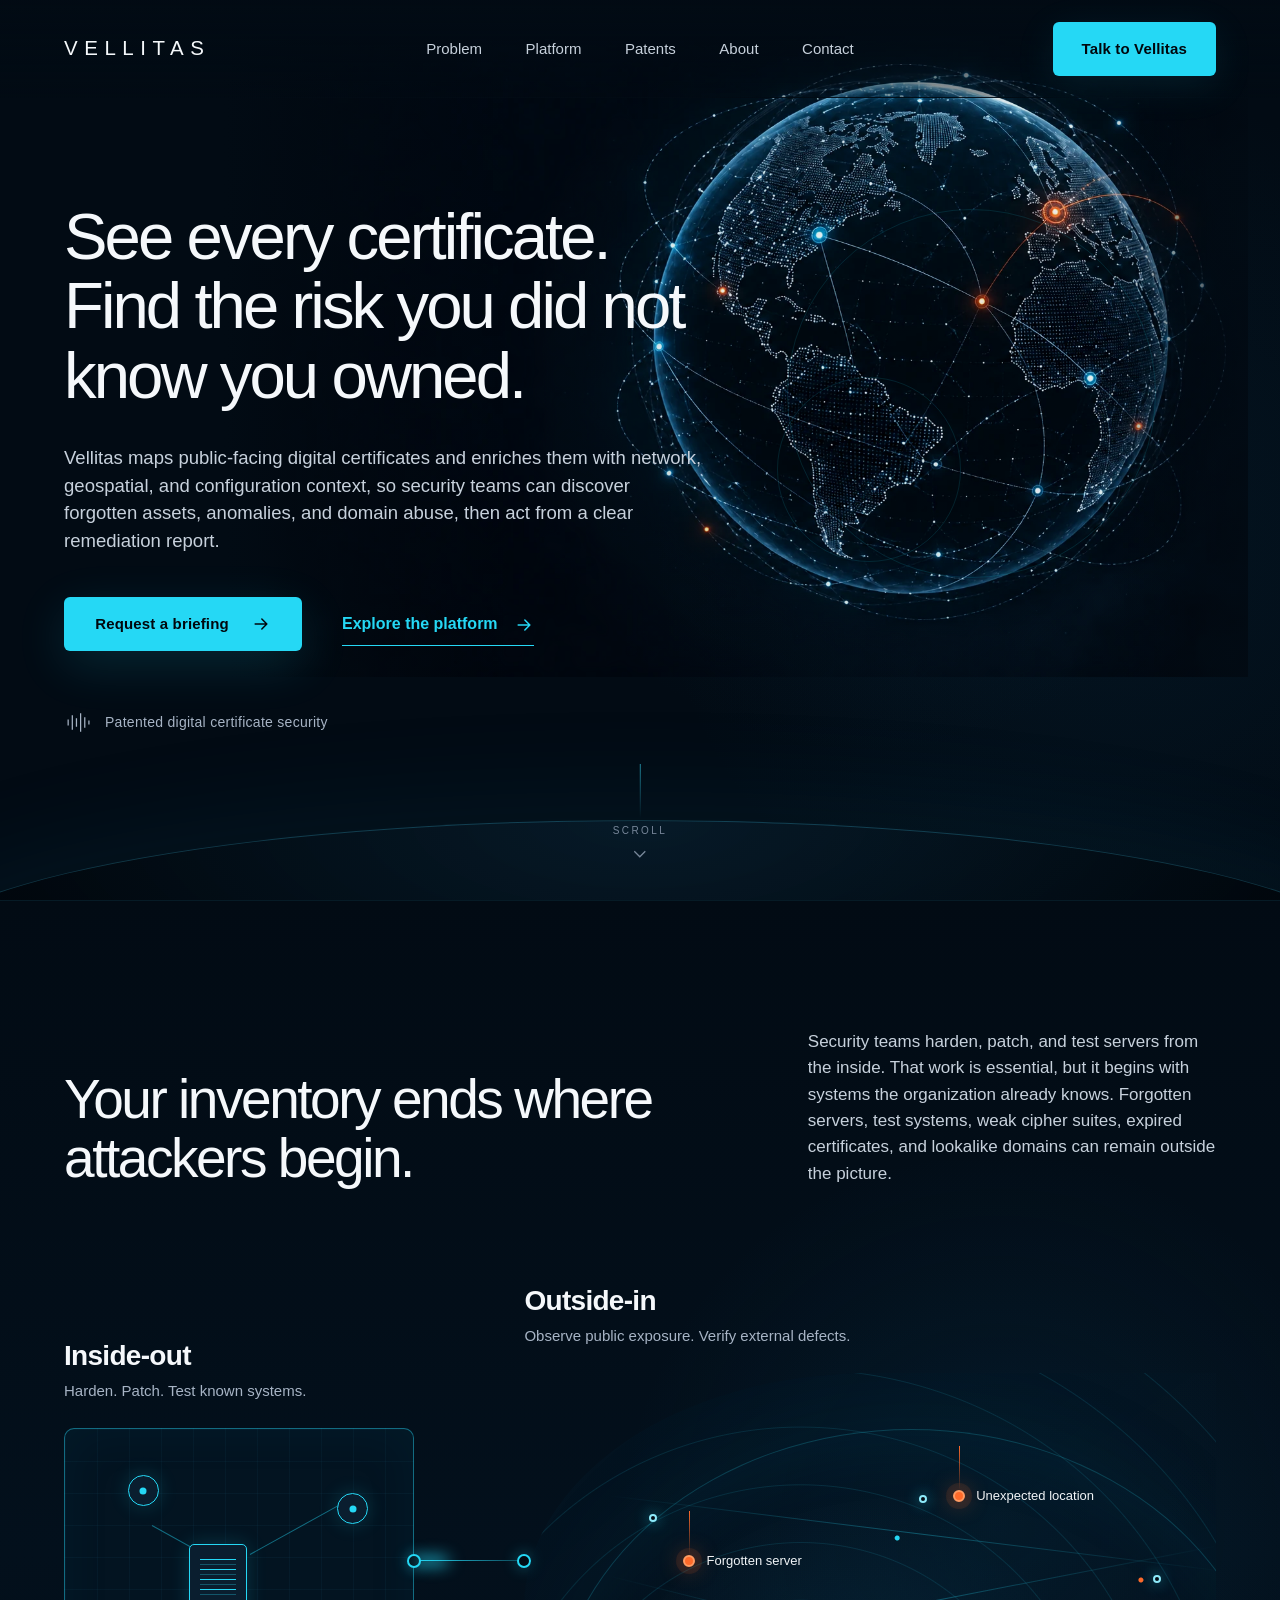
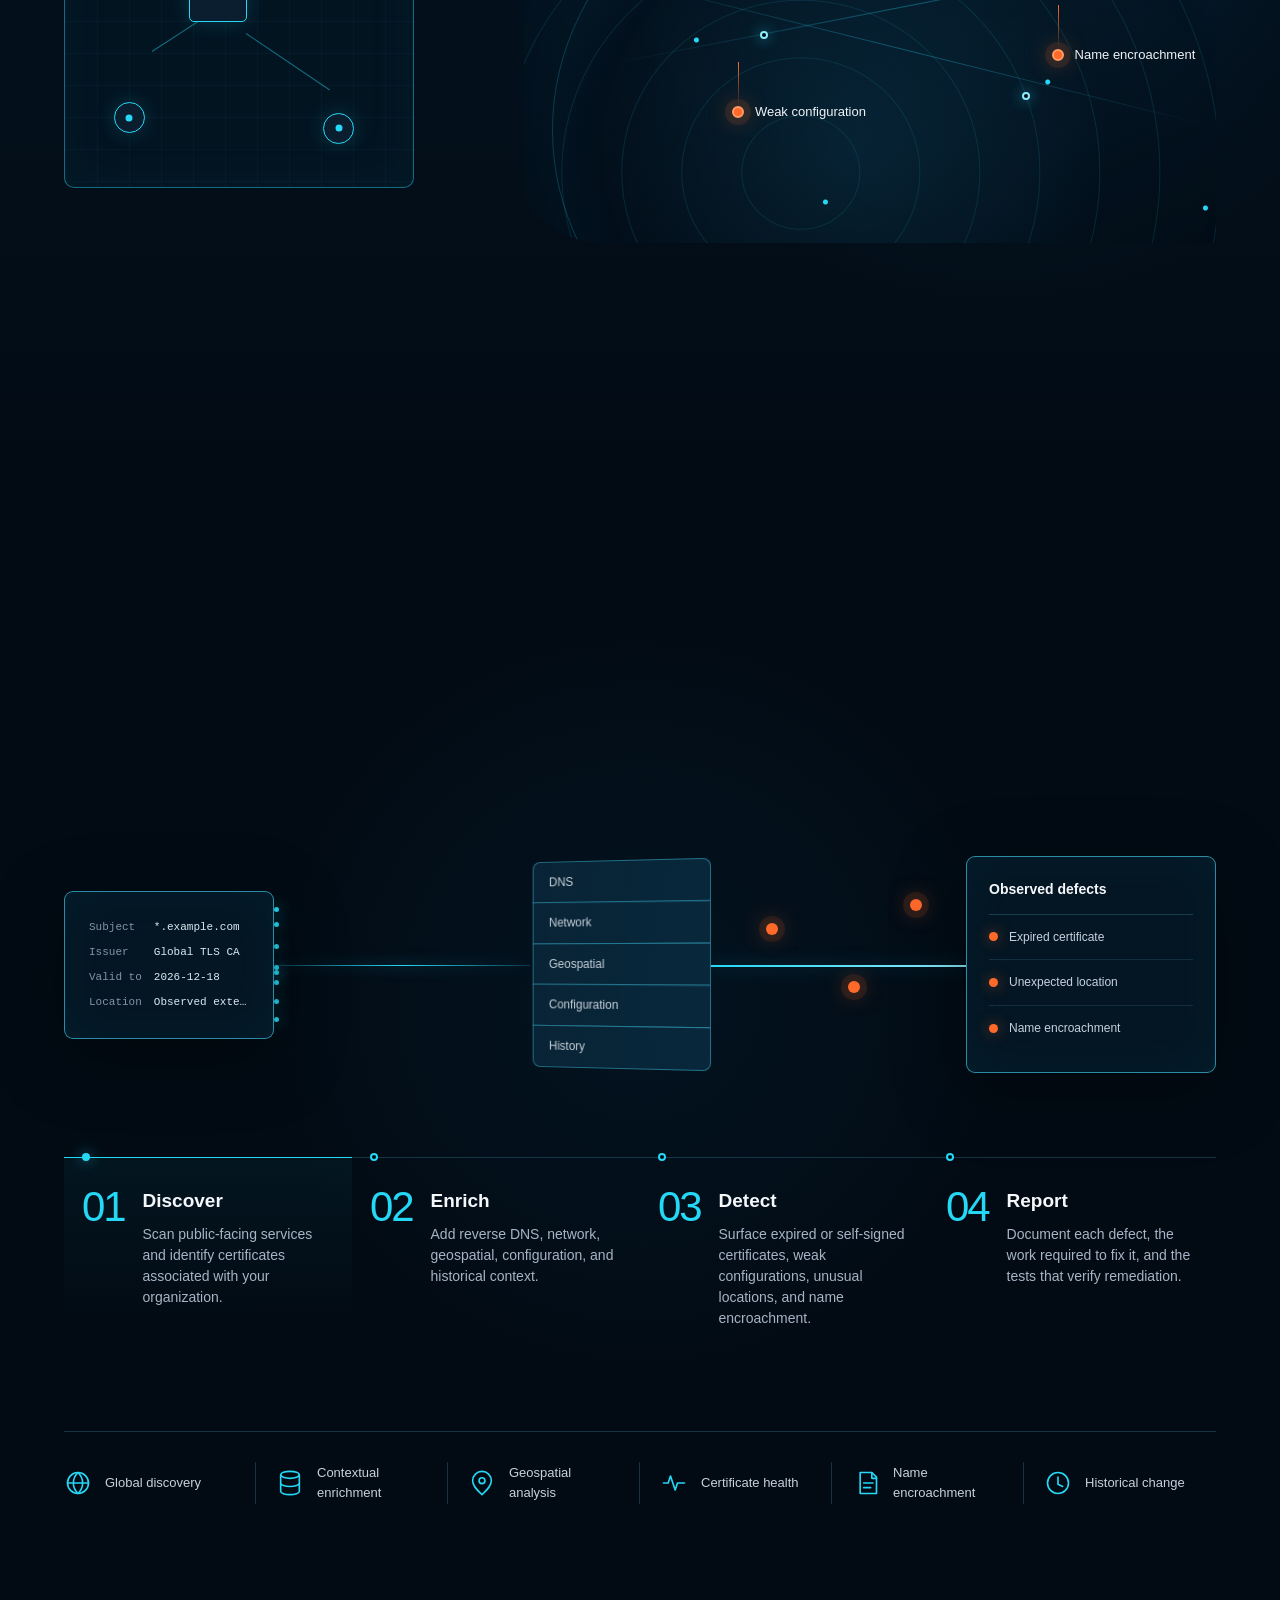
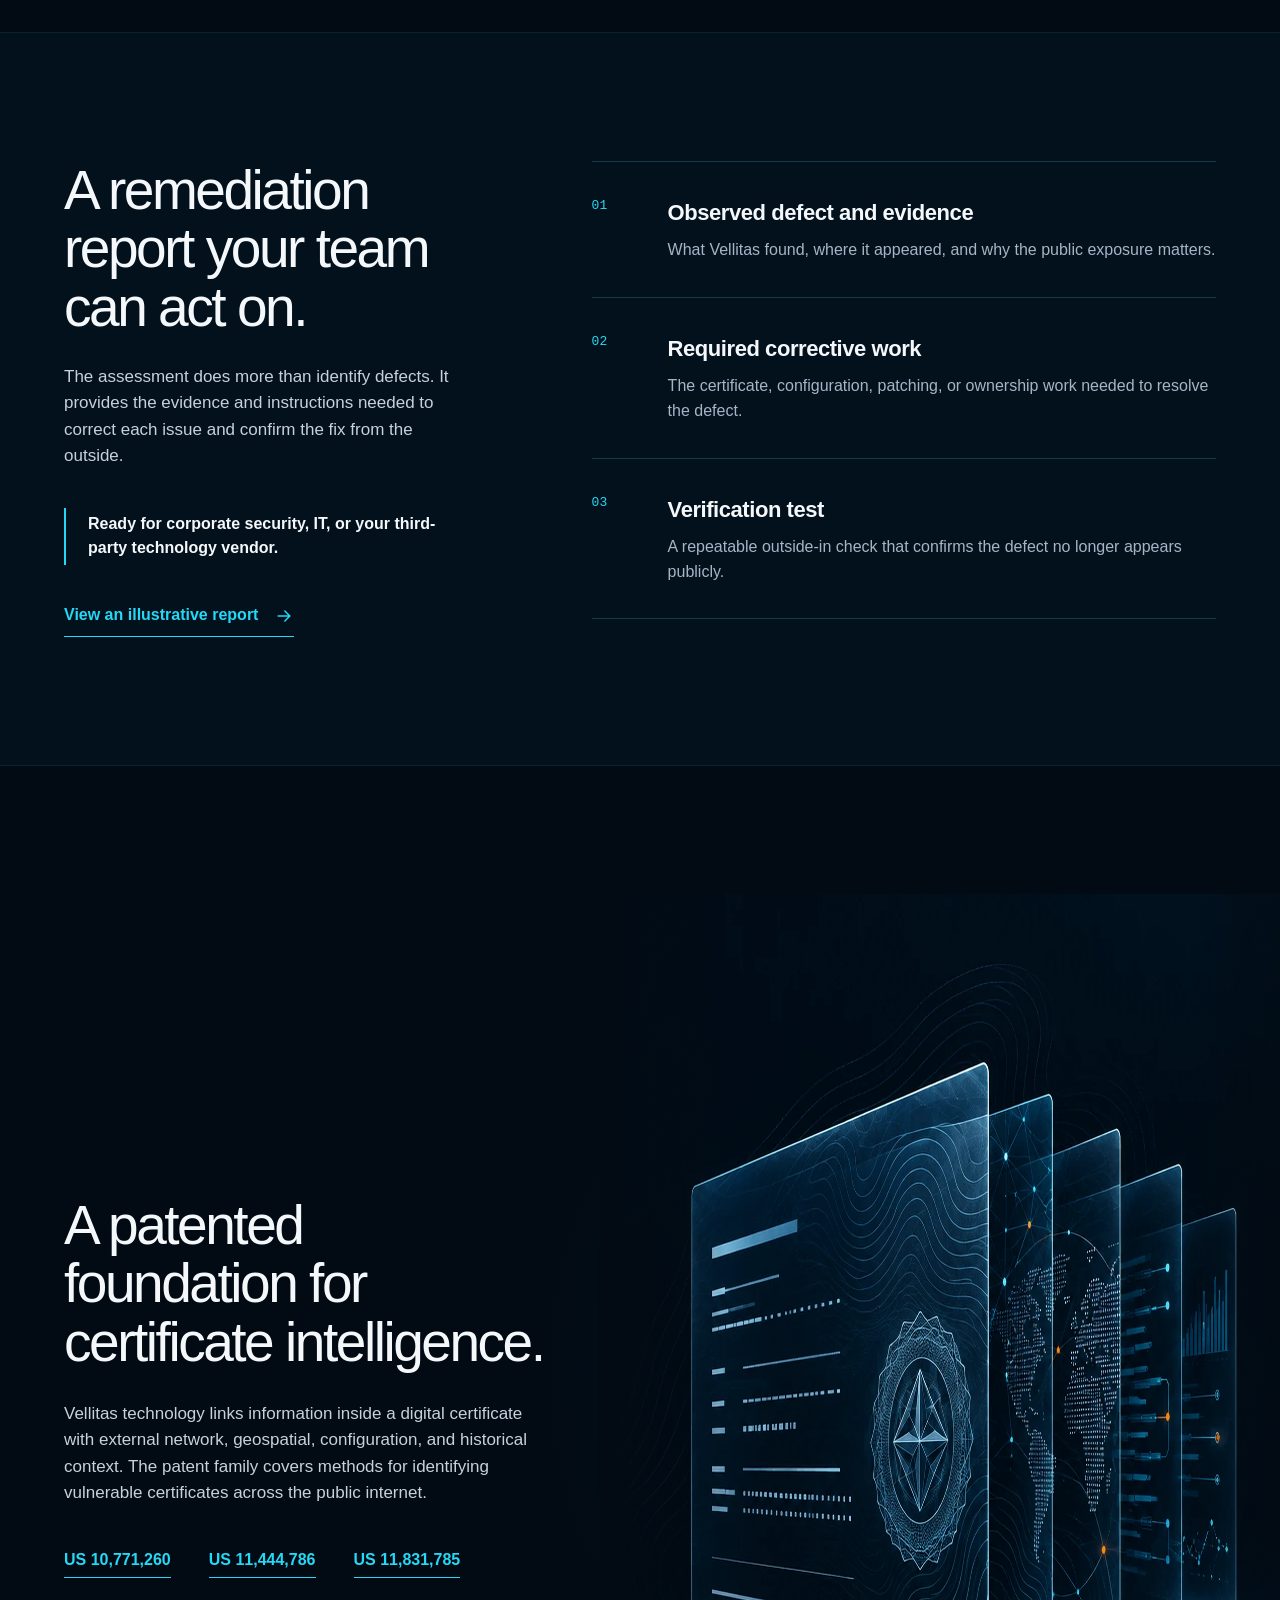
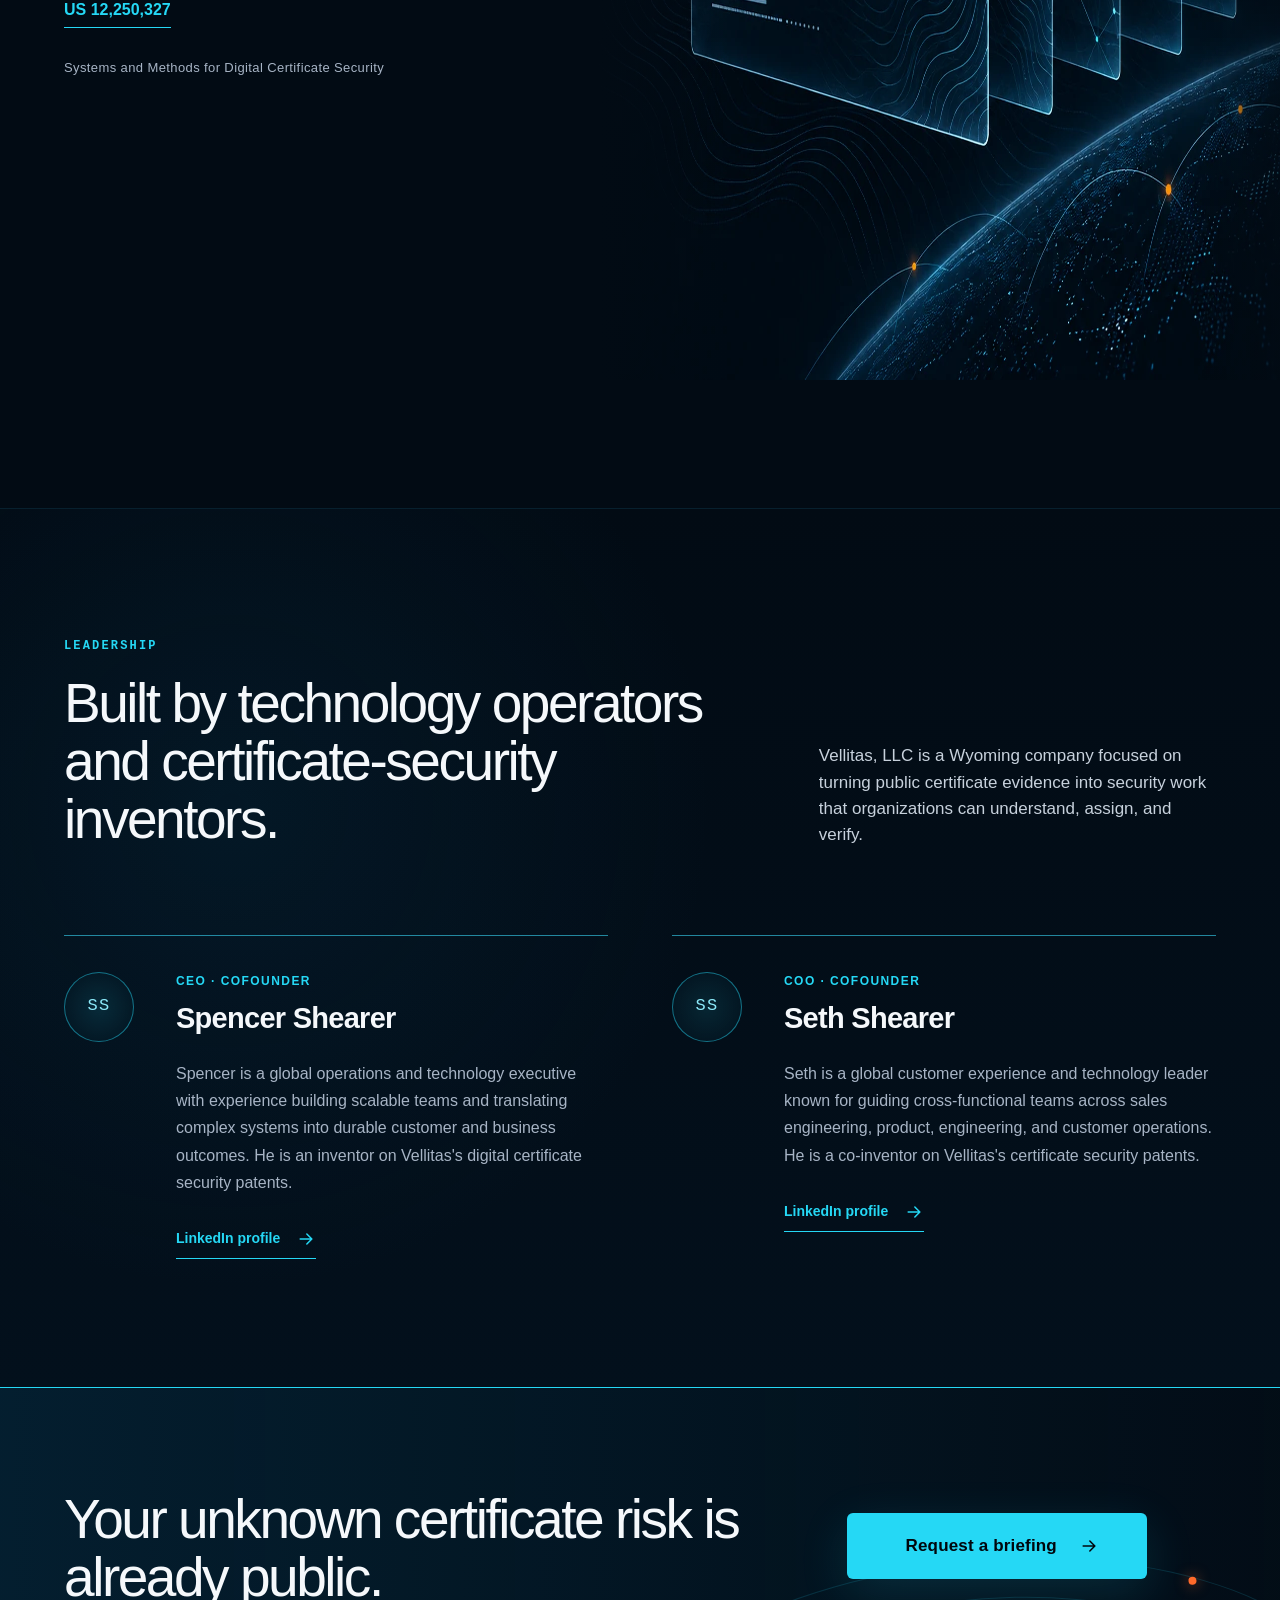
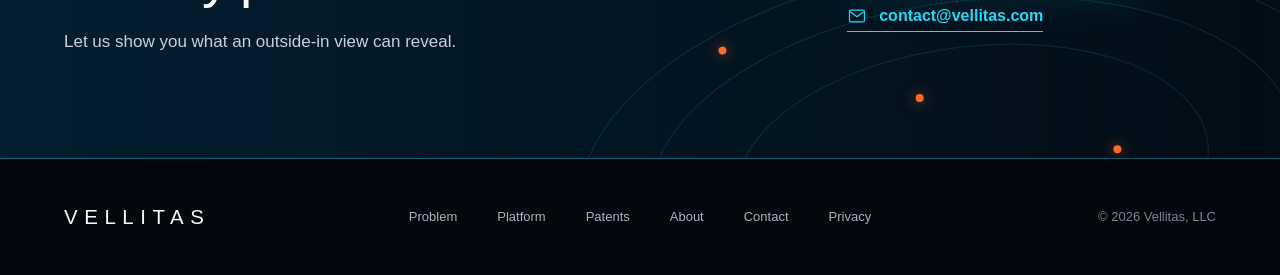
==== commit a87c265a: "Complete v1 launch readiness" ====
--- a/index.html
+++ b/index.html
@@ -17,12 +17,41 @@
     />
     <meta property="og:image" content="https://vellitas.com/assets/og-image.jpg" />
     <meta name="twitter:card" content="summary_large_image" />
+    <meta
+      name="google-site-verification"
+      content="zCAkWXm0l3Jgxx_Ov6rhpxJdm8j2pI6vWjhsTsdLDxc"
+    />
     <link rel="canonical" href="https://vellitas.com/" />
     <link rel="icon" href="assets/favicon.svg" type="image/svg+xml" />
     <link rel="manifest" href="site.webmanifest" />
     <link rel="preload" href="assets/hero-globe.webp" as="image" type="image/webp" />
-    <link rel="stylesheet" href="styles.css?v=20260917-0604" />
+    <link rel="stylesheet" href="styles.css?v=20260917-0655" />
     <title>Vellitas | Outside-In Digital Certificate Intelligence</title>
+    <script type="application/ld+json">
+      {
+        "@context": "https://schema.org",
+        "@type": "Organization",
+        "name": "Vellitas, LLC",
+        "url": "https://vellitas.com/",
+        "logo": "https://vellitas.com/assets/favicon.svg",
+        "description": "Outside-in digital certificate intelligence and security assessment.",
+        "email": "contact@vellitas.com",
+        "founder": [
+          {
+            "@type": "Person",
+            "name": "Spencer Shearer",
+            "jobTitle": "CEO and Cofounder",
+            "sameAs": "https://www.linkedin.com/in/spencer-shearer/"
+          },
+          {
+            "@type": "Person",
+            "name": "Seth Shearer",
+            "jobTitle": "COO and Cofounder",
+            "sameAs": "https://www.linkedin.com/in/sethshearer/"
+          }
+        ]
+      }
+    </script>
   </head>
   <body>
     <a class="skip-link" href="#main-content">Skip to content</a>
@@ -46,6 +75,7 @@
         <a href="#problem">Problem</a>
         <a href="#platform">Platform</a>
         <a href="#patents">Patents</a>
+        <a href="#about">About</a>
         <a href="#contact">Contact</a>
       </nav>
 
@@ -284,6 +314,12 @@
               instructions needed to correct each issue and confirm the fix from the outside.
             </p>
             <p class="report-handoff">Ready for corporate security, IT, or your third-party technology vendor.</p>
+            <a class="text-link report-link" href="sample-report.html">
+              View an illustrative report
+              <svg viewBox="0 0 24 24" aria-hidden="true">
+                <path d="M5 12h13M13 6l6 6-6 6" />
+              </svg>
+            </a>
           </div>
 
           <div class="outcome-lines reveal">
@@ -339,6 +375,68 @@
               loading="lazy"
               alt=""
             />
+          </div>
+        </div>
+      </section>
+
+      <section class="leadership section" id="about" aria-labelledby="about-heading">
+        <div class="section-shell">
+          <div class="leadership__intro reveal">
+            <div>
+              <p class="eyebrow">Leadership</p>
+              <h2 id="about-heading">Built by technology operators and certificate-security inventors.</h2>
+            </div>
+            <p>
+              Vellitas, LLC is a Wyoming company focused on turning public certificate evidence
+              into security work that organizations can understand, assign, and verify.
+            </p>
+          </div>
+
+          <div class="leadership__grid">
+            <article class="leader-card reveal">
+              <div class="leader-card__mark" aria-hidden="true">SS</div>
+              <div>
+                <p class="leader-card__role">CEO · Cofounder</p>
+                <h3>Spencer Shearer</h3>
+                <p>
+                  Spencer is a global operations and technology executive with experience building
+                  scalable teams and translating complex systems into durable customer and business
+                  outcomes. He is an inventor on Vellitas's digital certificate security patents.
+                </p>
+                <a
+                  class="text-link leader-card__link"
+                  href="https://www.linkedin.com/in/spencer-shearer/"
+                  target="_blank"
+                  rel="noopener noreferrer"
+                >
+                  LinkedIn profile
+                  <svg viewBox="0 0 24 24" aria-hidden="true"><path d="M5 12h13M13 6l6 6-6 6" /></svg>
+                </a>
+              </div>
+            </article>
+
+            <article class="leader-card reveal">
+              <div class="leader-card__mark" aria-hidden="true">SS</div>
+              <div>
+                <p class="leader-card__role">COO · Cofounder</p>
+                <h3>Seth Shearer</h3>
+                <p>
+                  Seth is a global customer experience and technology leader known for guiding
+                  cross-functional teams across sales engineering, product, engineering, and
+                  customer operations. He is a co-inventor on Vellitas's certificate security
+                  patents.
+                </p>
+                <a
+                  class="text-link leader-card__link"
+                  href="https://www.linkedin.com/in/sethshearer/"
+                  target="_blank"
+                  rel="noopener noreferrer"
+                >
+                  LinkedIn profile
+                  <svg viewBox="0 0 24 24" aria-hidden="true"><path d="M5 12h13M13 6l6 6-6 6" /></svg>
+                </a>
+              </div>
+            </article>
           </div>
         </div>
       </section>
@@ -374,9 +472,11 @@
           <a href="#problem">Problem</a>
           <a href="#platform">Platform</a>
           <a href="#patents">Patents</a>
+          <a href="#about">About</a>
           <a href="#contact">Contact</a>
+          <a href="privacy.html">Privacy</a>
         </nav>
-        <p>© <span data-year>2026</span> Vellitas LLC</p>
+        <p>© <span data-year>2026</span> Vellitas, LLC</p>
       </div>
     </footer>
 
--- a/styles.css
+++ b/styles.css
@@ -1063,6 +1063,10 @@
   font-weight: 600;
 }
 
+.report-link {
+  margin-top: 28px;
+}
+
 .outcome-lines {
   border-top: 1px solid var(--line);
 }
@@ -1168,6 +1172,99 @@
 .patents__art img {
   width: 100%;
   mix-blend-mode: screen;
+}
+
+.eyebrow {
+  margin: 0 0 18px;
+  color: var(--cyan);
+  font-family: "SFMono-Regular", Consolas, "Liberation Mono", monospace;
+  font-size: 12px;
+  font-weight: 600;
+  letter-spacing: 0.18em;
+  text-transform: uppercase;
+}
+
+.leadership {
+  border-top: 1px solid rgba(55, 216, 247, 0.08);
+  background:
+    radial-gradient(circle at 18% 34%, rgba(8, 67, 99, 0.2), transparent 30rem),
+    linear-gradient(180deg, #020b14, #03101c);
+}
+
+.leadership__intro {
+  display: grid;
+  grid-template-columns: minmax(500px, 1.15fr) minmax(360px, 0.7fr);
+  align-items: end;
+  gap: 8vw;
+}
+
+.leadership__intro h2 {
+  max-width: 880px;
+}
+
+.leadership__intro > p:last-child {
+  margin: 0;
+  color: var(--muted-strong);
+  font-size: clamp(17px, 1.25vw, 21px);
+  line-height: 1.55;
+}
+
+.leadership__grid {
+  display: grid;
+  grid-template-columns: repeat(2, minmax(0, 1fr));
+  gap: clamp(28px, 5vw, 78px);
+  margin-top: 86px;
+}
+
+.leader-card {
+  display: grid;
+  grid-template-columns: 84px minmax(0, 1fr);
+  gap: 28px;
+  border-top: 1px solid var(--line-strong);
+  padding: 36px 0 0;
+}
+
+.leader-card__mark {
+  display: grid;
+  width: 70px;
+  height: 70px;
+  place-items: center;
+  border: 1px solid rgba(37, 216, 245, 0.48);
+  border-radius: 50%;
+  background: radial-gradient(circle, rgba(37, 216, 245, 0.12), rgba(3, 17, 29, 0.82));
+  color: var(--cyan-soft);
+  font-family: "SFMono-Regular", Consolas, monospace;
+  font-size: 17px;
+  letter-spacing: 0.08em;
+}
+
+.leader-card__role {
+  margin: 0 0 6px;
+  color: var(--cyan);
+  font-size: 12px;
+  font-weight: 700;
+  letter-spacing: 0.12em;
+  text-transform: uppercase;
+}
+
+.leader-card h3 {
+  margin: 0;
+  color: var(--text);
+  font-size: 29px;
+  font-weight: 550;
+  letter-spacing: -0.025em;
+}
+
+.leader-card div > p:not(.leader-card__role) {
+  margin: 19px 0 0;
+  color: var(--muted);
+  font-size: 16px;
+  line-height: 1.7;
+}
+
+.leader-card__link {
+  margin-top: 22px;
+  font-size: 14px;
 }
 
 .contact {
@@ -1285,6 +1382,317 @@
   margin: 0;
   color: #78879a;
   font-size: 13px;
+}
+
+.content-page .site-header {
+  border-bottom-color: rgba(65, 188, 224, 0.14);
+  background: rgba(2, 11, 20, 0.94);
+}
+
+.report-hero {
+  padding: calc(var(--header-height) + 95px) 0 110px;
+  border-bottom: 1px solid var(--line);
+  background:
+    radial-gradient(circle at 76% 38%, rgba(10, 88, 125, 0.24), transparent 30rem),
+    linear-gradient(145deg, #020b14, #041523);
+}
+
+.report-hero__layout {
+  display: grid;
+  grid-template-columns: minmax(0, 1.2fr) minmax(340px, 0.55fr);
+  align-items: end;
+  gap: 9vw;
+}
+
+.report-hero h1,
+.legal-copy h1 {
+  max-width: 900px;
+  margin: 0;
+  color: var(--text);
+  font-size: clamp(48px, 5vw, 76px);
+  font-weight: 450;
+  letter-spacing: -0.045em;
+  line-height: 1.05;
+}
+
+.report-hero__layout > div > p:last-child {
+  max-width: 760px;
+  margin: 30px 0 0;
+  color: var(--muted-strong);
+  font-size: clamp(17px, 1.3vw, 21px);
+  line-height: 1.6;
+}
+
+.report-summary {
+  border: 1px solid rgba(37, 216, 245, 0.42);
+  border-radius: var(--radius);
+  background: rgba(5, 24, 38, 0.88);
+  padding: 28px;
+  box-shadow: var(--shadow);
+}
+
+.report-summary > span {
+  color: var(--cyan);
+  font-size: 11px;
+  font-weight: 700;
+  letter-spacing: 0.14em;
+  text-transform: uppercase;
+}
+
+.report-summary > strong {
+  display: block;
+  margin-top: 6px;
+  color: var(--text);
+  font-size: 23px;
+  font-weight: 550;
+}
+
+.report-summary dl {
+  margin: 24px 0 0;
+}
+
+.report-summary dl div {
+  display: flex;
+  justify-content: space-between;
+  gap: 20px;
+  border-top: 1px solid var(--line);
+  padding: 12px 0;
+}
+
+.report-summary dt {
+  color: var(--muted);
+}
+
+.report-summary dd {
+  margin: 0;
+  color: var(--text);
+  font-family: "SFMono-Regular", Consolas, monospace;
+}
+
+.report-body {
+  background: var(--bg);
+}
+
+.report-grid {
+  display: grid;
+  grid-template-columns: minmax(190px, 0.25fr) minmax(0, 1fr);
+  align-items: start;
+  gap: clamp(48px, 9vw, 140px);
+}
+
+.report-index {
+  position: sticky;
+  top: calc(var(--header-height) + 45px);
+  border-top: 1px solid var(--line-strong);
+  padding-top: 24px;
+}
+
+.report-index > p:last-child {
+  margin: 16px 0 0;
+  color: var(--muted);
+  font-size: 14px;
+}
+
+.severity {
+  display: inline-flex;
+  border-radius: 999px;
+  padding: 7px 12px;
+  font-size: 12px;
+  font-weight: 700;
+}
+
+.severity--high {
+  border: 1px solid rgba(255, 106, 42, 0.5);
+  background: rgba(255, 106, 42, 0.1);
+  color: #ff9b63;
+}
+
+.finding-detail {
+  max-width: 980px;
+}
+
+.finding-detail__id {
+  margin: 0 0 16px;
+  color: var(--cyan);
+  font-family: "SFMono-Regular", Consolas, monospace;
+  font-size: 13px;
+  letter-spacing: 0.08em;
+}
+
+.finding-detail h2,
+.report-cta h2 {
+  margin: 0;
+  color: var(--text);
+  font-size: clamp(38px, 4vw, 62px);
+  font-weight: 450;
+  letter-spacing: -0.04em;
+  line-height: 1.08;
+}
+
+.finding-detail header > p:last-child,
+.finding-detail section > p {
+  color: var(--muted-strong);
+  font-size: 17px;
+  line-height: 1.7;
+}
+
+.finding-detail header > p:last-child {
+  max-width: 830px;
+  margin: 26px 0 0;
+}
+
+.finding-detail > section {
+  border-top: 1px solid var(--line);
+  margin-top: 48px;
+  padding-top: 36px;
+}
+
+.finding-detail h3 {
+  margin: 0 0 22px;
+  color: var(--text);
+  font-size: 24px;
+  font-weight: 600;
+  letter-spacing: -0.02em;
+}
+
+.evidence-table {
+  margin: 0;
+}
+
+.evidence-table div {
+  display: grid;
+  grid-template-columns: minmax(170px, 0.35fr) 1fr;
+  gap: 24px;
+  border-bottom: 1px solid rgba(85, 178, 210, 0.14);
+  padding: 16px 0;
+}
+
+.evidence-table dt {
+  color: var(--muted);
+}
+
+.evidence-table dd {
+  margin: 0;
+  color: var(--text);
+  font-family: "SFMono-Regular", Consolas, monospace;
+  font-size: 14px;
+}
+
+.remediation-steps,
+.verification-list {
+  margin: 0;
+  padding-left: 24px;
+  color: var(--muted-strong);
+}
+
+.remediation-steps li,
+.verification-list li {
+  margin: 12px 0;
+  padding-left: 8px;
+  line-height: 1.65;
+}
+
+.remediation-steps li::marker {
+  color: var(--cyan);
+  font-family: "SFMono-Regular", Consolas, monospace;
+}
+
+.verification-list li::marker {
+  color: var(--cyan);
+}
+
+.finding-handoff {
+  display: grid;
+  grid-template-columns: repeat(2, 1fr);
+  gap: 1px;
+  margin-top: 54px;
+  background: var(--line);
+}
+
+.finding-handoff div {
+  background: var(--surface);
+  padding: 24px;
+}
+
+.finding-handoff span,
+.finding-handoff strong {
+  display: block;
+}
+
+.finding-handoff span {
+  color: var(--muted);
+  font-size: 12px;
+  letter-spacing: 0.08em;
+  text-transform: uppercase;
+}
+
+.finding-handoff strong {
+  margin-top: 7px;
+  color: var(--text);
+  font-weight: 550;
+}
+
+.report-cta {
+  border-top: 1px solid var(--cyan);
+  padding: 92px 0;
+  background: #03111d;
+}
+
+.report-cta__layout {
+  display: grid;
+  grid-template-columns: minmax(0, 1fr) auto;
+  align-items: center;
+  gap: 60px;
+}
+
+.report-cta h2 {
+  max-width: 850px;
+}
+
+.legal-main {
+  padding: calc(var(--header-height) + 90px) 0 130px;
+  background:
+    radial-gradient(circle at 75% 14%, rgba(9, 70, 102, 0.18), transparent 30rem),
+    var(--bg);
+}
+
+.legal-copy {
+  max-width: 940px;
+}
+
+.legal-copy header {
+  border-bottom: 1px solid var(--line);
+  padding-bottom: 50px;
+}
+
+.legal-copy__updated {
+  margin: 24px 0 0;
+  color: var(--muted);
+}
+
+.legal-copy section {
+  border-bottom: 1px solid rgba(85, 178, 210, 0.14);
+  padding: 42px 0;
+}
+
+.legal-copy h2 {
+  margin: 0;
+  color: var(--text);
+  font-size: 26px;
+  font-weight: 600;
+  letter-spacing: -0.02em;
+}
+
+.legal-copy section p {
+  margin: 16px 0 0;
+  color: var(--muted-strong);
+  font-size: 17px;
+  line-height: 1.75;
+}
+
+.legal-copy section a {
+  border-bottom: 1px solid var(--cyan);
+  color: var(--cyan);
 }
 
 .reveal {
@@ -1423,11 +1831,15 @@
   .site-nav {
     position: fixed;
     z-index: 101;
-    inset: 0;
+    top: 0;
+    left: 0;
     display: flex;
+    width: 100vw;
+    min-height: 100svh;
     flex-direction: column;
     align-items: flex-start;
     justify-content: center;
+    justify-self: stretch;
     gap: 18px;
     visibility: hidden;
     background: var(--bg);
@@ -1497,6 +1909,7 @@
   .problem__intro,
   .outcomes__layout,
   .patents__layout,
+  .leadership__intro,
   .contact__layout {
     grid-template-columns: 1fr;
   }
@@ -1571,8 +1984,49 @@
   }
 
   .outcomes__layout,
+  .leadership__intro,
   .contact__layout {
     gap: 62px;
+  }
+
+  .leadership__grid {
+    grid-template-columns: 1fr;
+    gap: 58px;
+    margin-top: 66px;
+  }
+
+  .report-hero__layout,
+  .report-grid,
+  .report-cta__layout {
+    grid-template-columns: 1fr;
+  }
+
+  .report-hero__layout {
+    gap: 56px;
+  }
+
+  .report-summary {
+    max-width: 600px;
+  }
+
+  .report-grid {
+    gap: 50px;
+  }
+
+  .report-index {
+    position: static;
+    display: flex;
+    align-items: center;
+    gap: 20px;
+  }
+
+  .report-index .eyebrow,
+  .report-index > p:last-child {
+    margin: 0;
+  }
+
+  .report-cta__layout {
+    justify-items: start;
   }
 
   .patents__layout {
@@ -1738,6 +2192,53 @@
 
   .outcomes__layout {
     gap: 52px;
+  }
+
+  .leader-card {
+    grid-template-columns: 58px minmax(0, 1fr);
+    gap: 18px;
+  }
+
+  .leader-card__mark {
+    width: 52px;
+    height: 52px;
+    font-size: 14px;
+  }
+
+  .leader-card h3 {
+    font-size: 25px;
+  }
+
+  .report-hero {
+    padding-top: calc(var(--header-height) + 65px);
+    padding-bottom: 80px;
+  }
+
+  .report-hero h1,
+  .legal-copy h1 {
+    font-size: clamp(42px, 12vw, 56px);
+  }
+
+  .report-summary {
+    padding: 22px;
+  }
+
+  .evidence-table div {
+    grid-template-columns: 1fr;
+    gap: 5px;
+  }
+
+  .finding-handoff {
+    grid-template-columns: 1fr;
+  }
+
+  .report-cta {
+    padding: 76px 0;
+  }
+
+  .legal-main {
+    padding-top: calc(var(--header-height) + 64px);
+    padding-bottom: 96px;
   }
 
   .outcome-lines article {
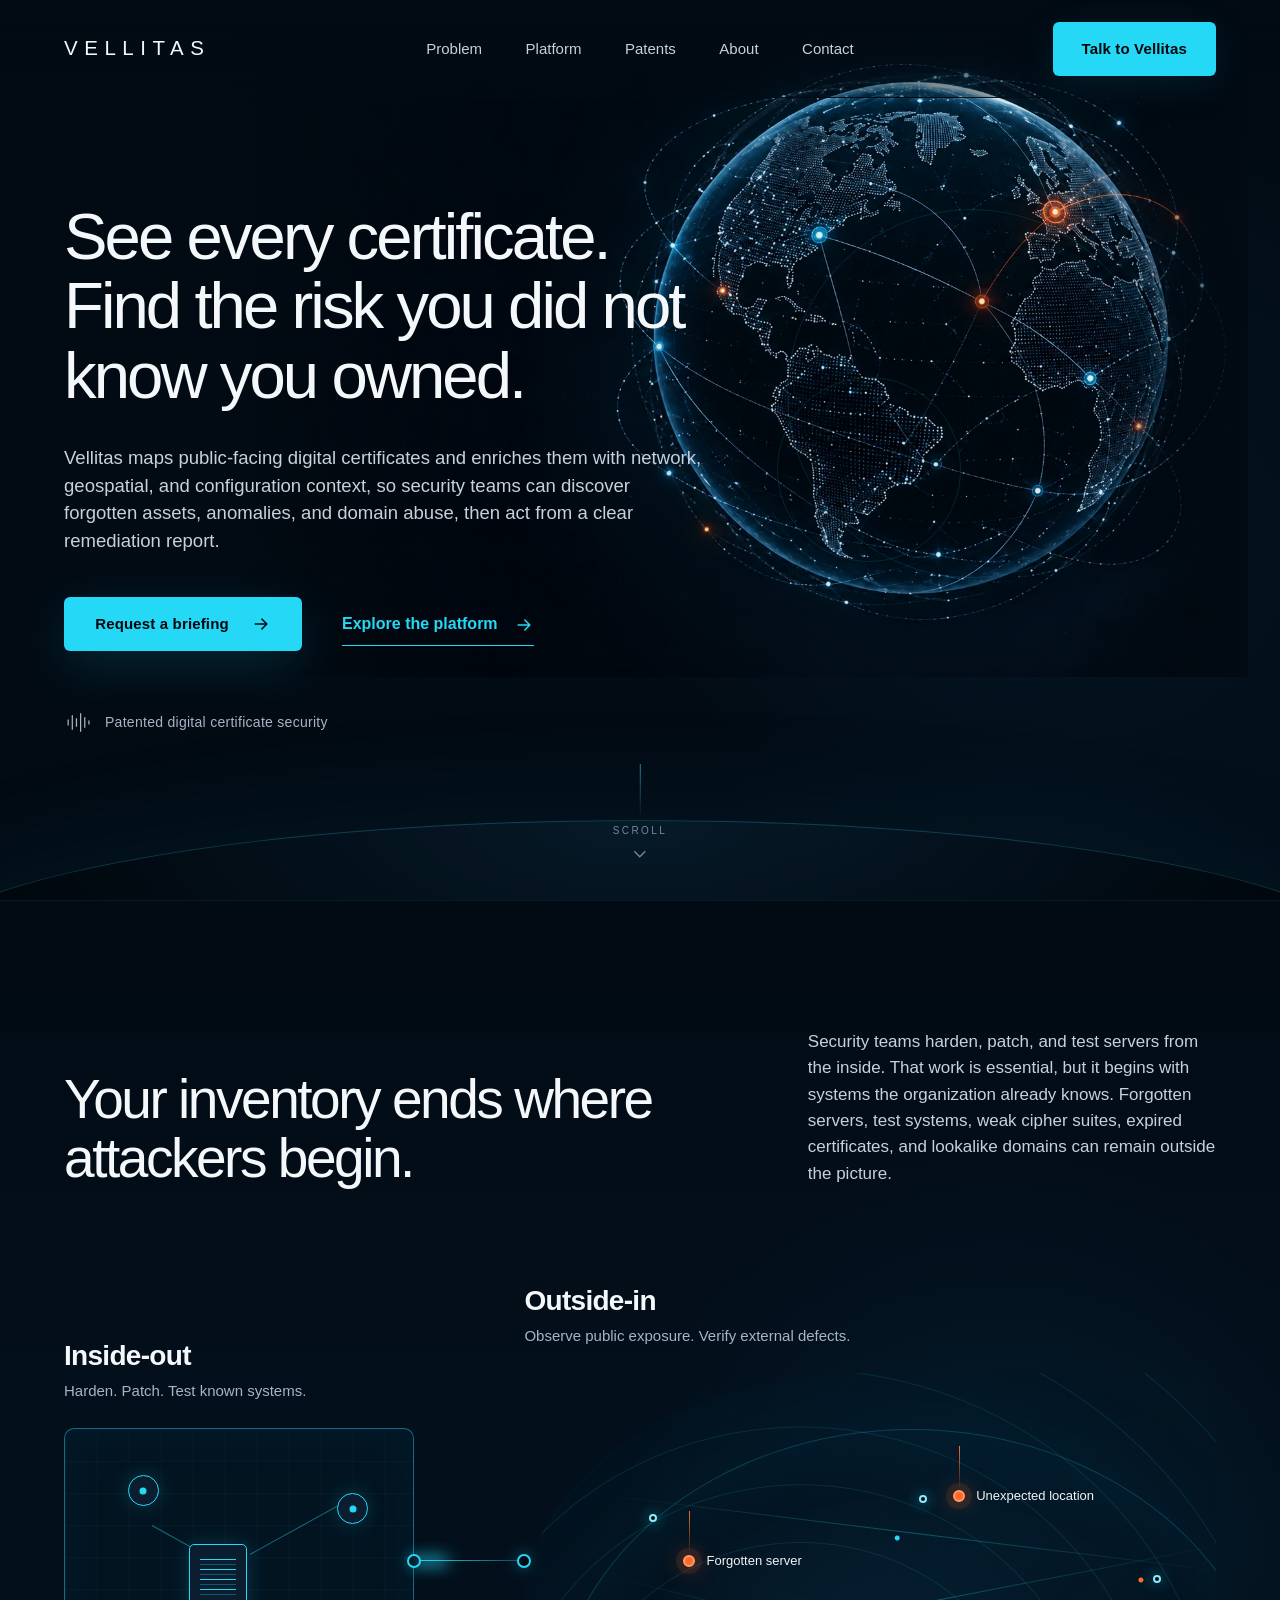
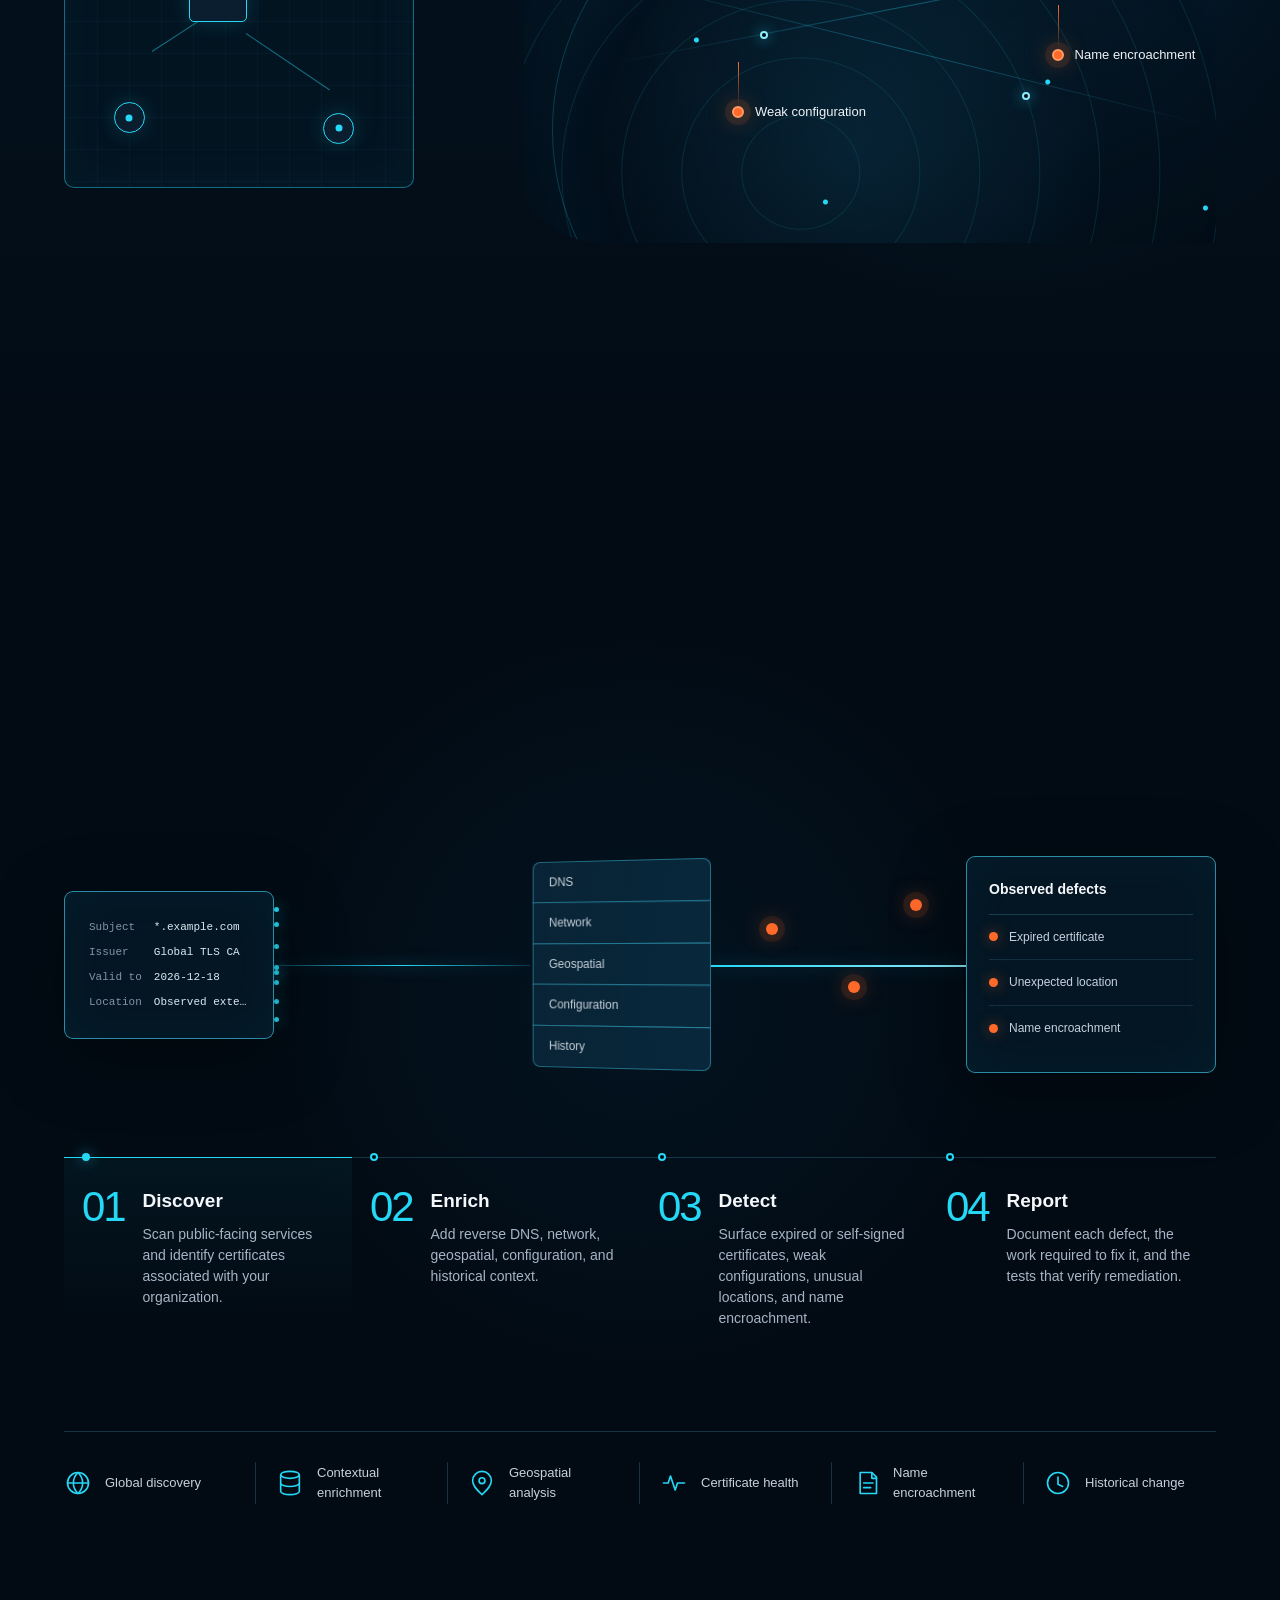
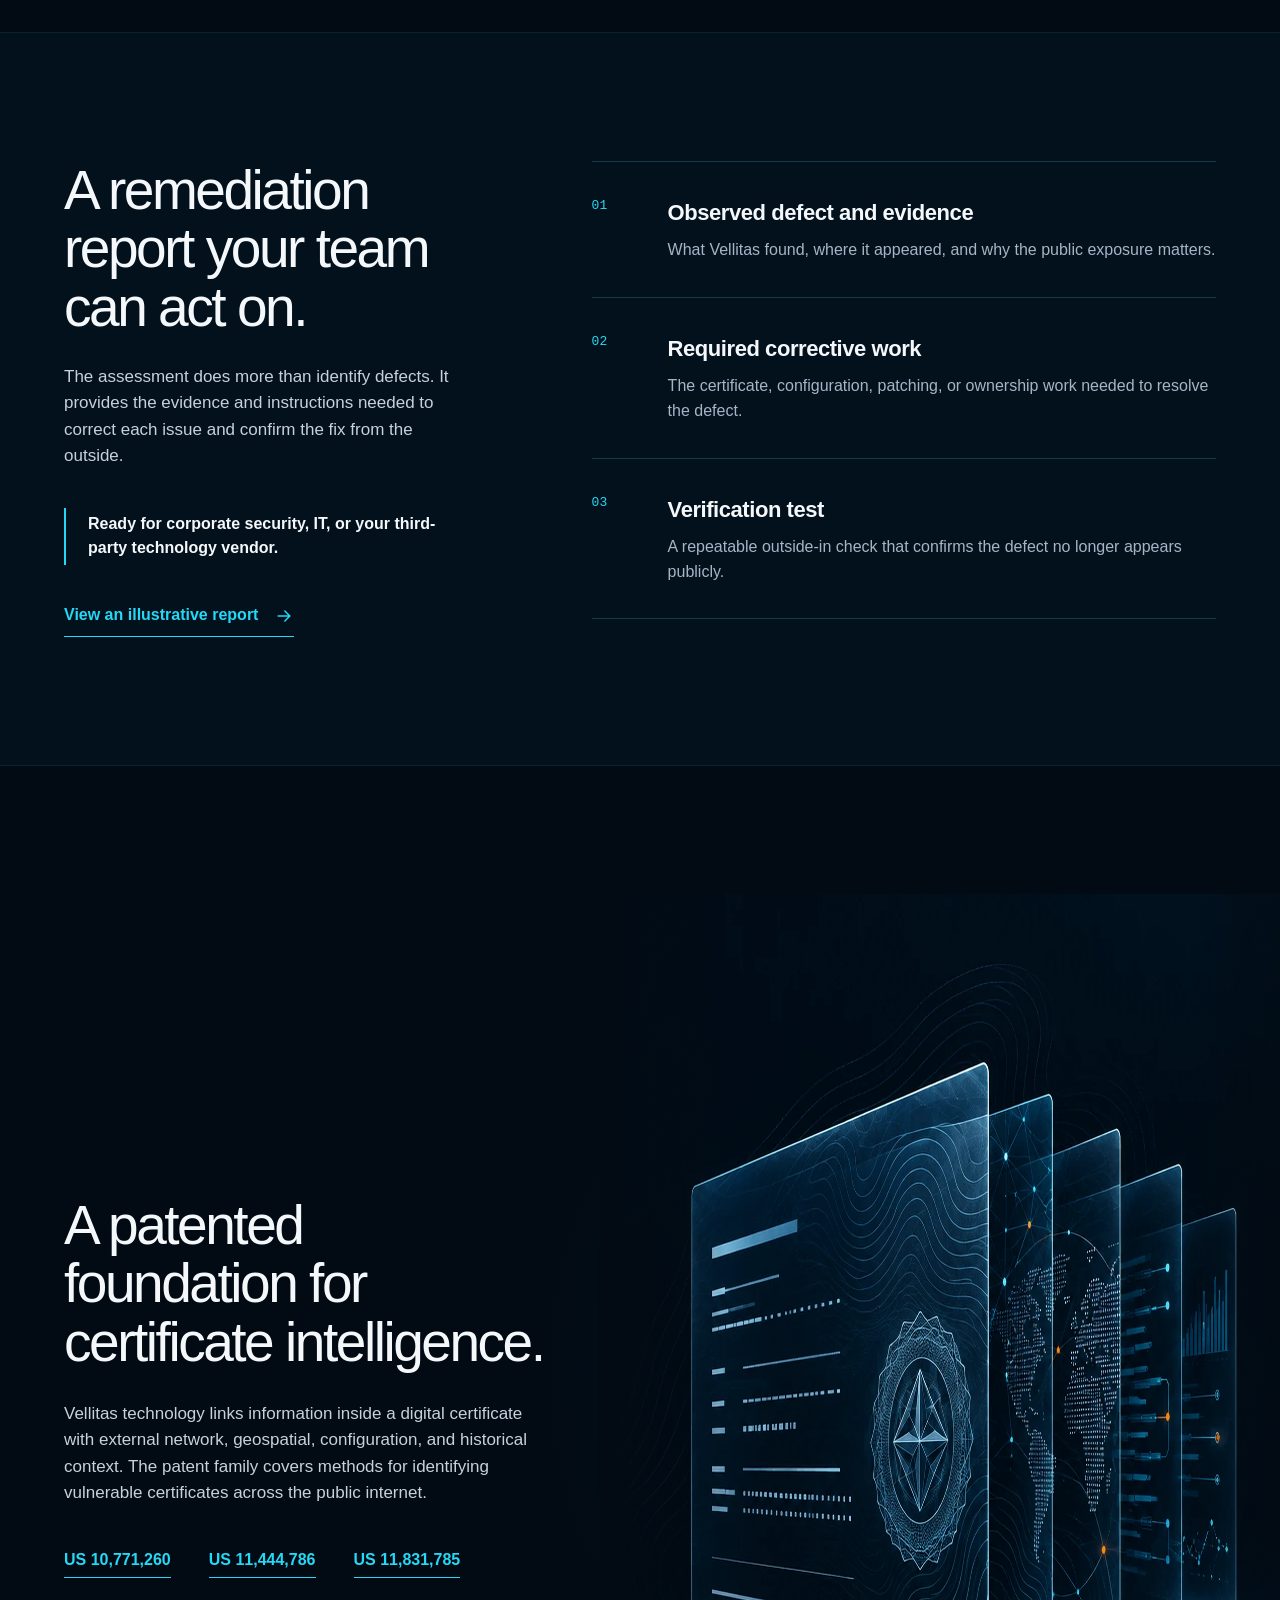
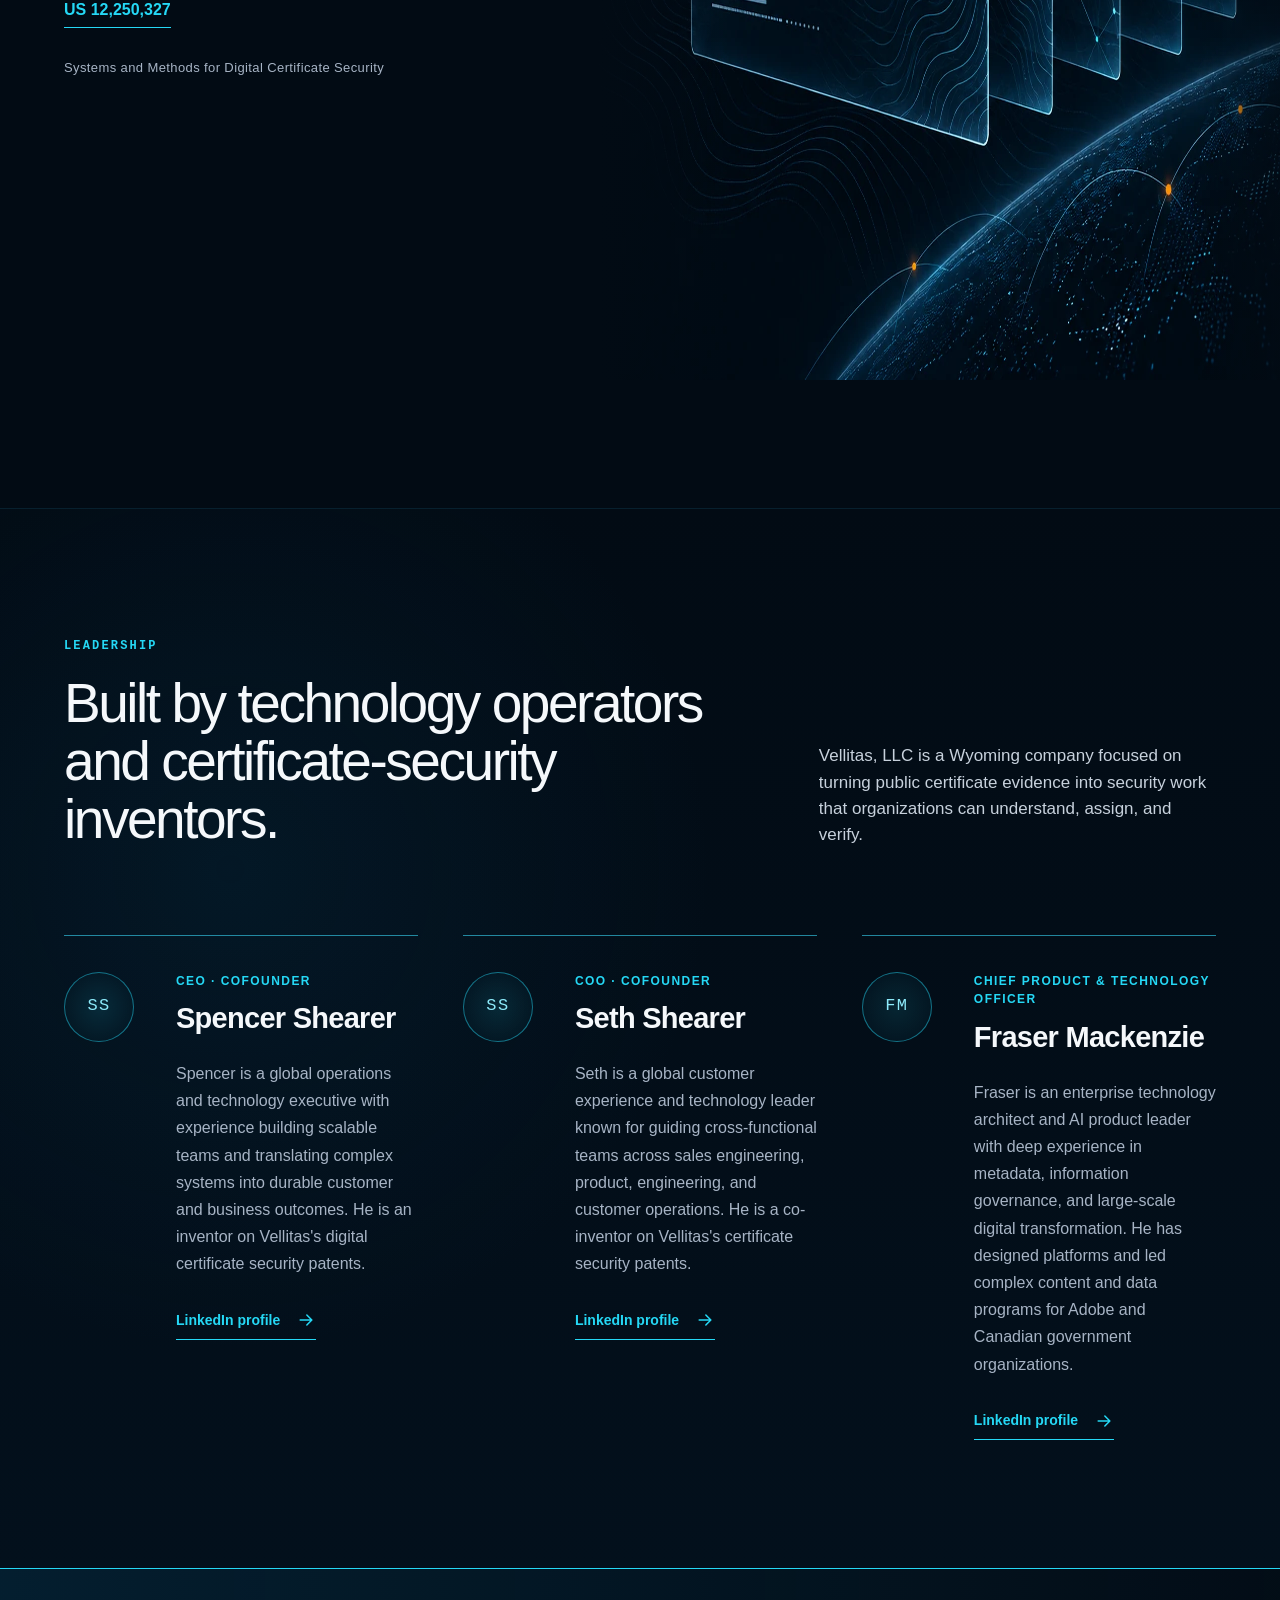
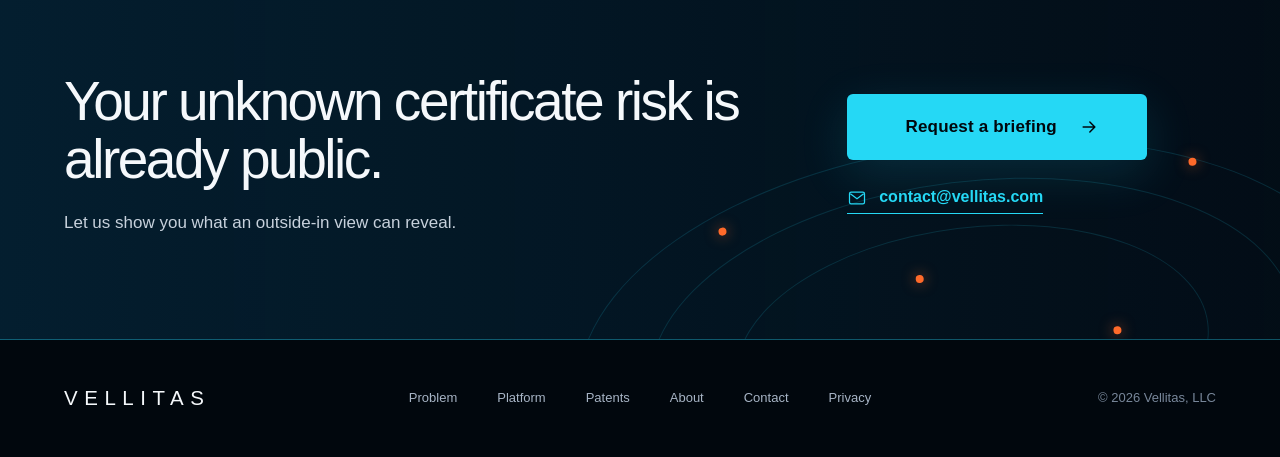
==== commit 6b3088e5: "Add product leadership and patent roadmap" ====
--- a/index.html
+++ b/index.html
@@ -25,7 +25,7 @@
     <link rel="icon" href="assets/favicon.svg" type="image/svg+xml" />
     <link rel="manifest" href="site.webmanifest" />
     <link rel="preload" href="assets/hero-globe.webp" as="image" type="image/webp" />
-    <link rel="stylesheet" href="styles.css?v=20260917-0655" />
+    <link rel="stylesheet" href="styles.css?v=20260917-1045" />
     <title>Vellitas | Outside-In Digital Certificate Intelligence</title>
     <script type="application/ld+json">
       {
@@ -49,7 +49,13 @@
             "jobTitle": "COO and Cofounder",
             "sameAs": "https://www.linkedin.com/in/sethshearer/"
           }
-        ]
+        ],
+        "employee": {
+          "@type": "Person",
+          "name": "Fraser Mackenzie",
+          "jobTitle": "Chief Product and Technology Officer",
+          "sameAs": "https://www.linkedin.com/in/fraser-mackenzie-3574531/"
+        }
       }
     </script>
   </head>
@@ -437,6 +443,29 @@
                 </a>
               </div>
             </article>
+
+            <article class="leader-card reveal">
+              <div class="leader-card__mark" aria-hidden="true">FM</div>
+              <div>
+                <p class="leader-card__role">Chief Product &amp; Technology Officer</p>
+                <h3>Fraser Mackenzie</h3>
+                <p>
+                  Fraser is an enterprise technology architect and AI product leader with deep
+                  experience in metadata, information governance, and large-scale digital
+                  transformation. He has designed platforms and led complex content and data
+                  programs for Adobe and Canadian government organizations.
+                </p>
+                <a
+                  class="text-link leader-card__link"
+                  href="https://www.linkedin.com/in/fraser-mackenzie-3574531/"
+                  target="_blank"
+                  rel="noopener noreferrer"
+                >
+                  LinkedIn profile
+                  <svg viewBox="0 0 24 24" aria-hidden="true"><path d="M5 12h13M13 6l6 6-6 6" /></svg>
+                </a>
+              </div>
+            </article>
           </div>
         </div>
       </section>
--- a/styles.css
+++ b/styles.css
@@ -1211,8 +1211,8 @@
 
 .leadership__grid {
   display: grid;
-  grid-template-columns: repeat(2, minmax(0, 1fr));
-  gap: clamp(28px, 5vw, 78px);
+  grid-template-columns: repeat(3, minmax(0, 1fr));
+  gap: clamp(28px, 3.5vw, 56px);
   margin-top: 86px;
 }
 
@@ -1771,6 +1771,10 @@
   .capability-rail {
     grid-template-columns: repeat(3, 1fr);
     row-gap: 26px;
+  }
+
+  .leadership__grid {
+    grid-template-columns: repeat(2, minmax(0, 1fr));
   }
 
   .capability-rail li:nth-child(3) { border-right: 0; }
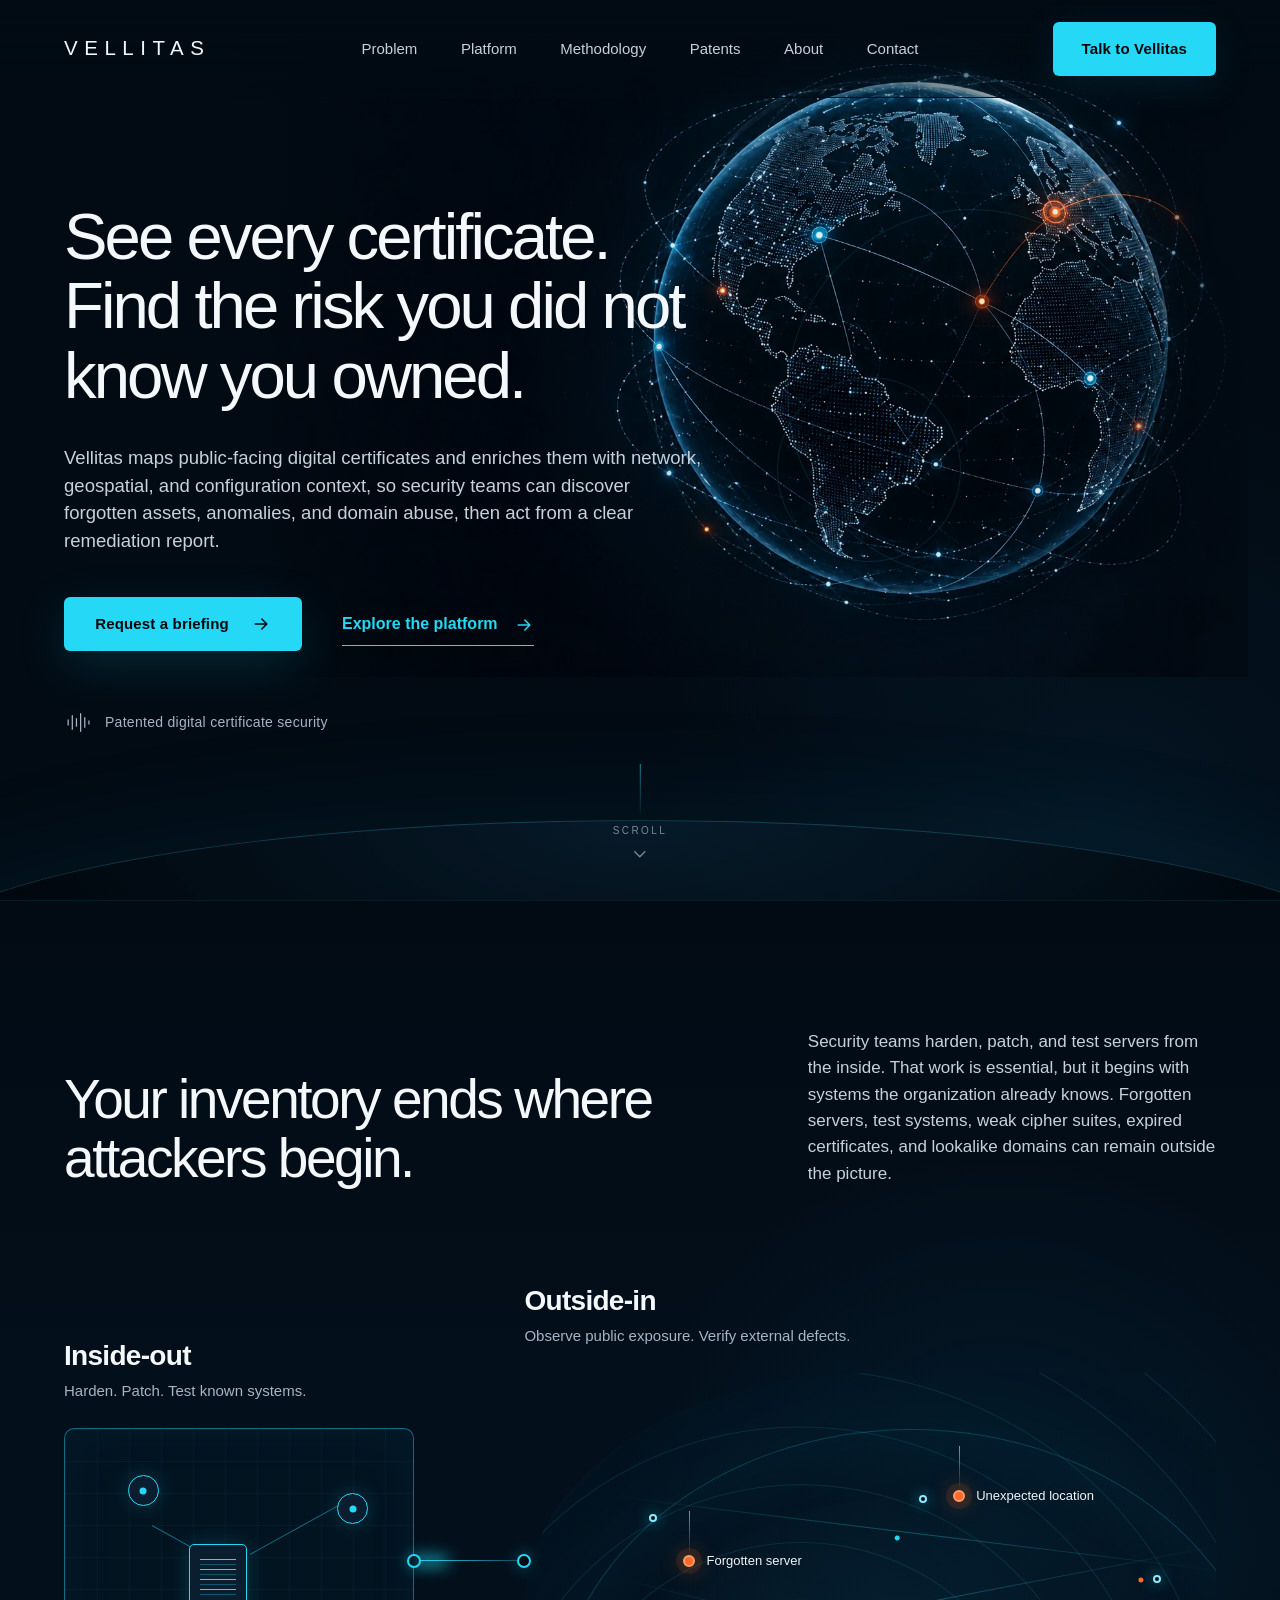
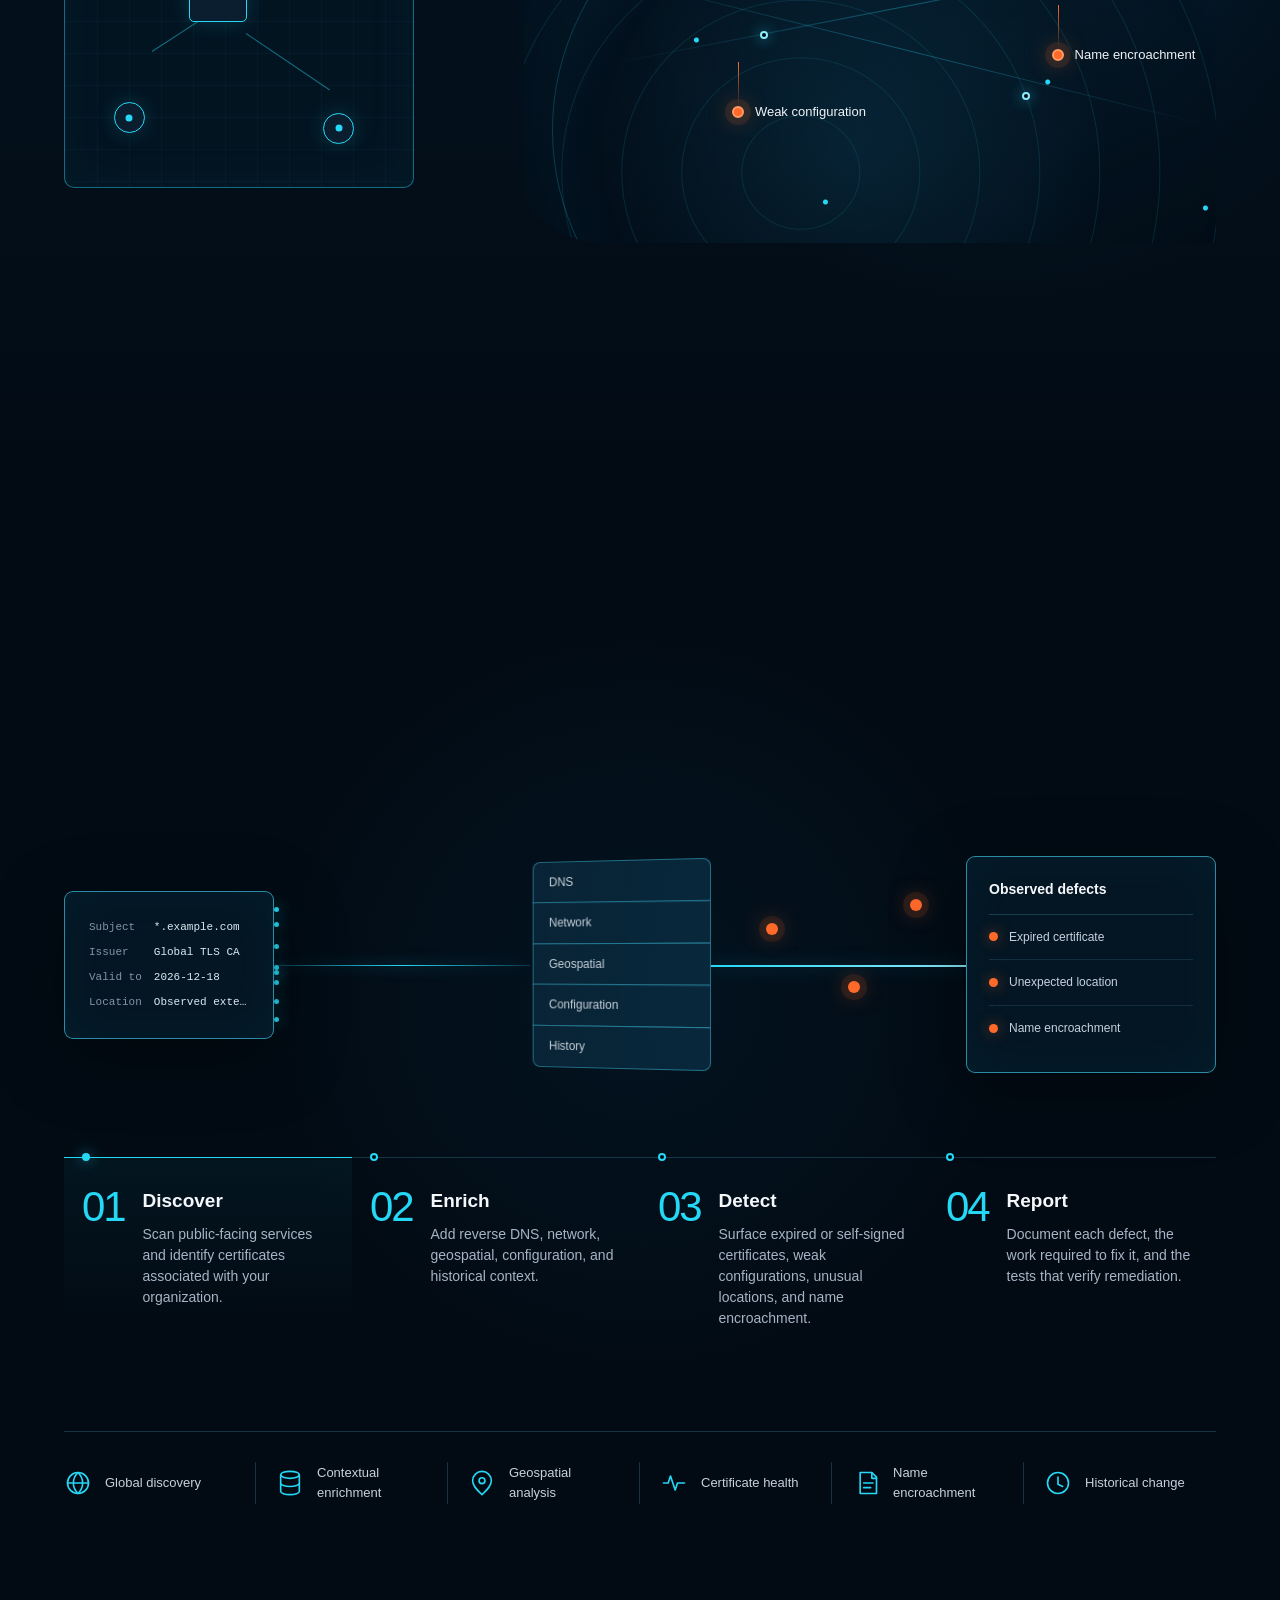
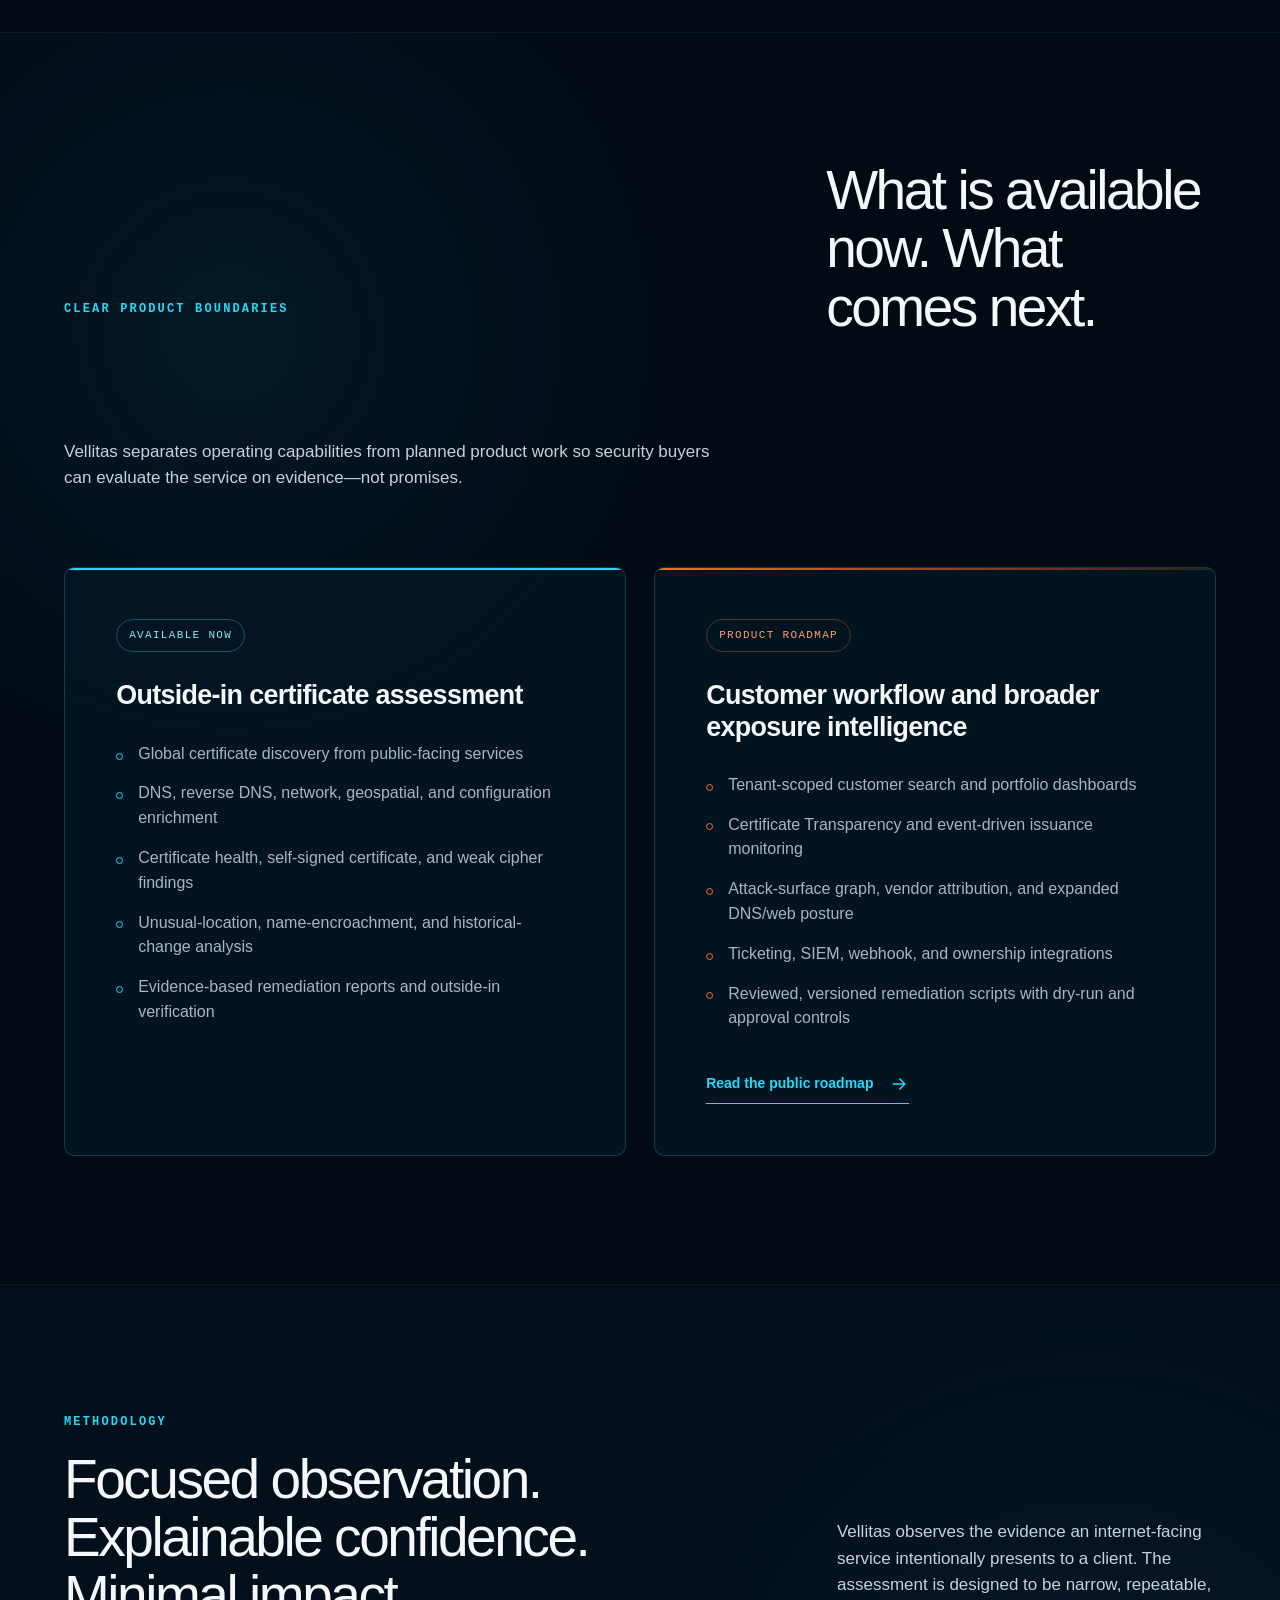
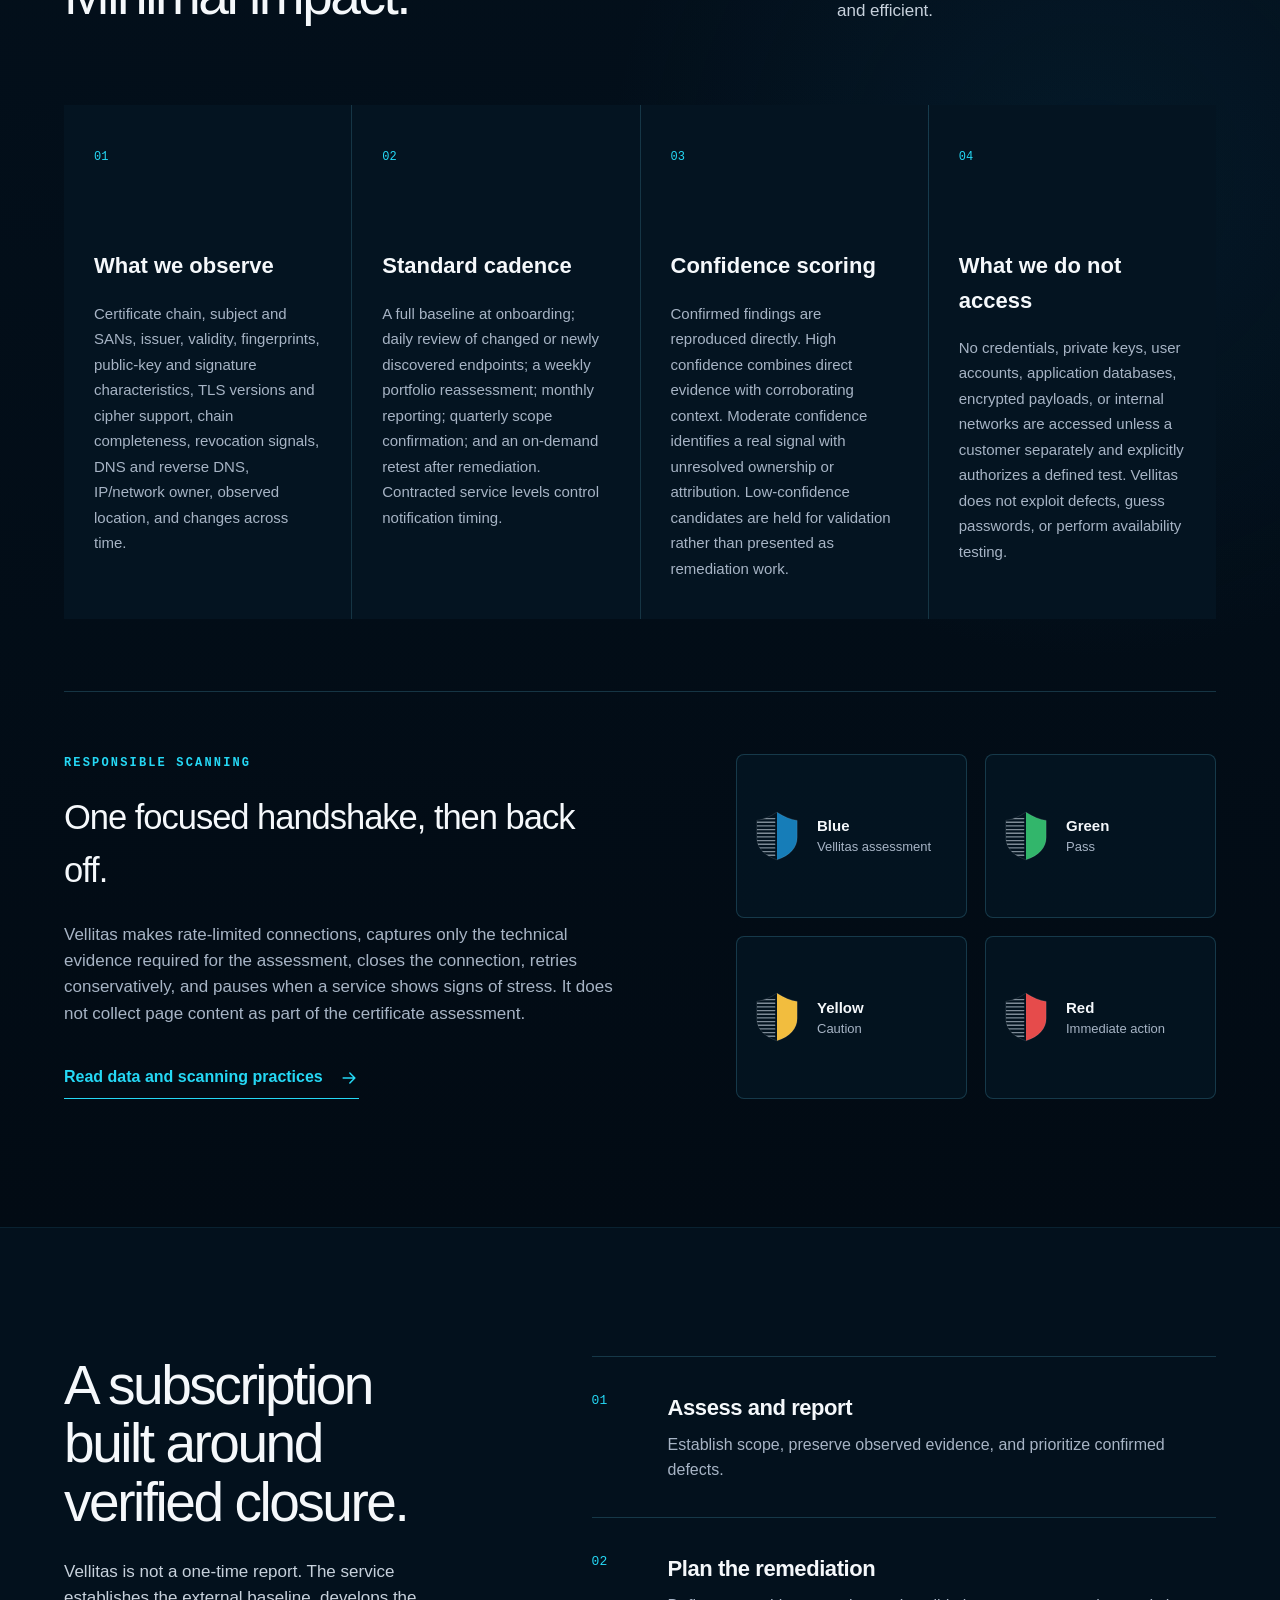
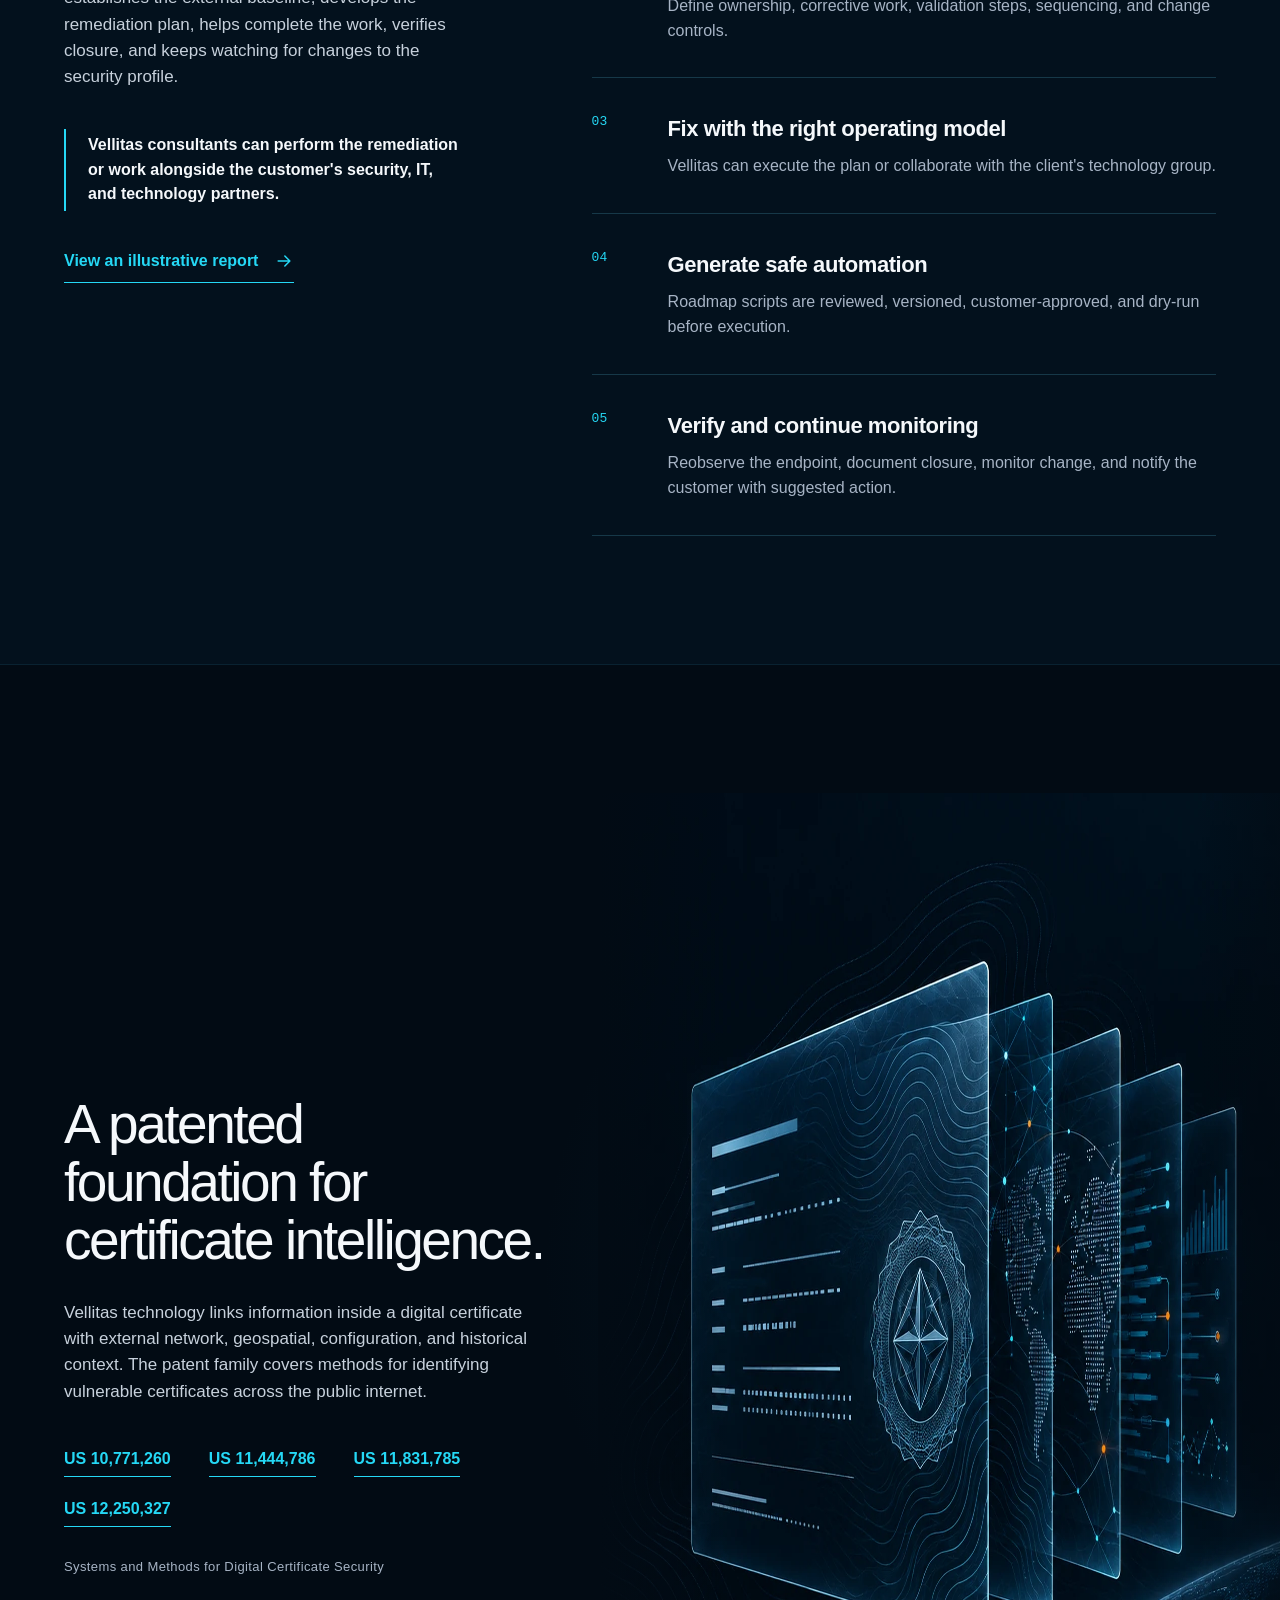
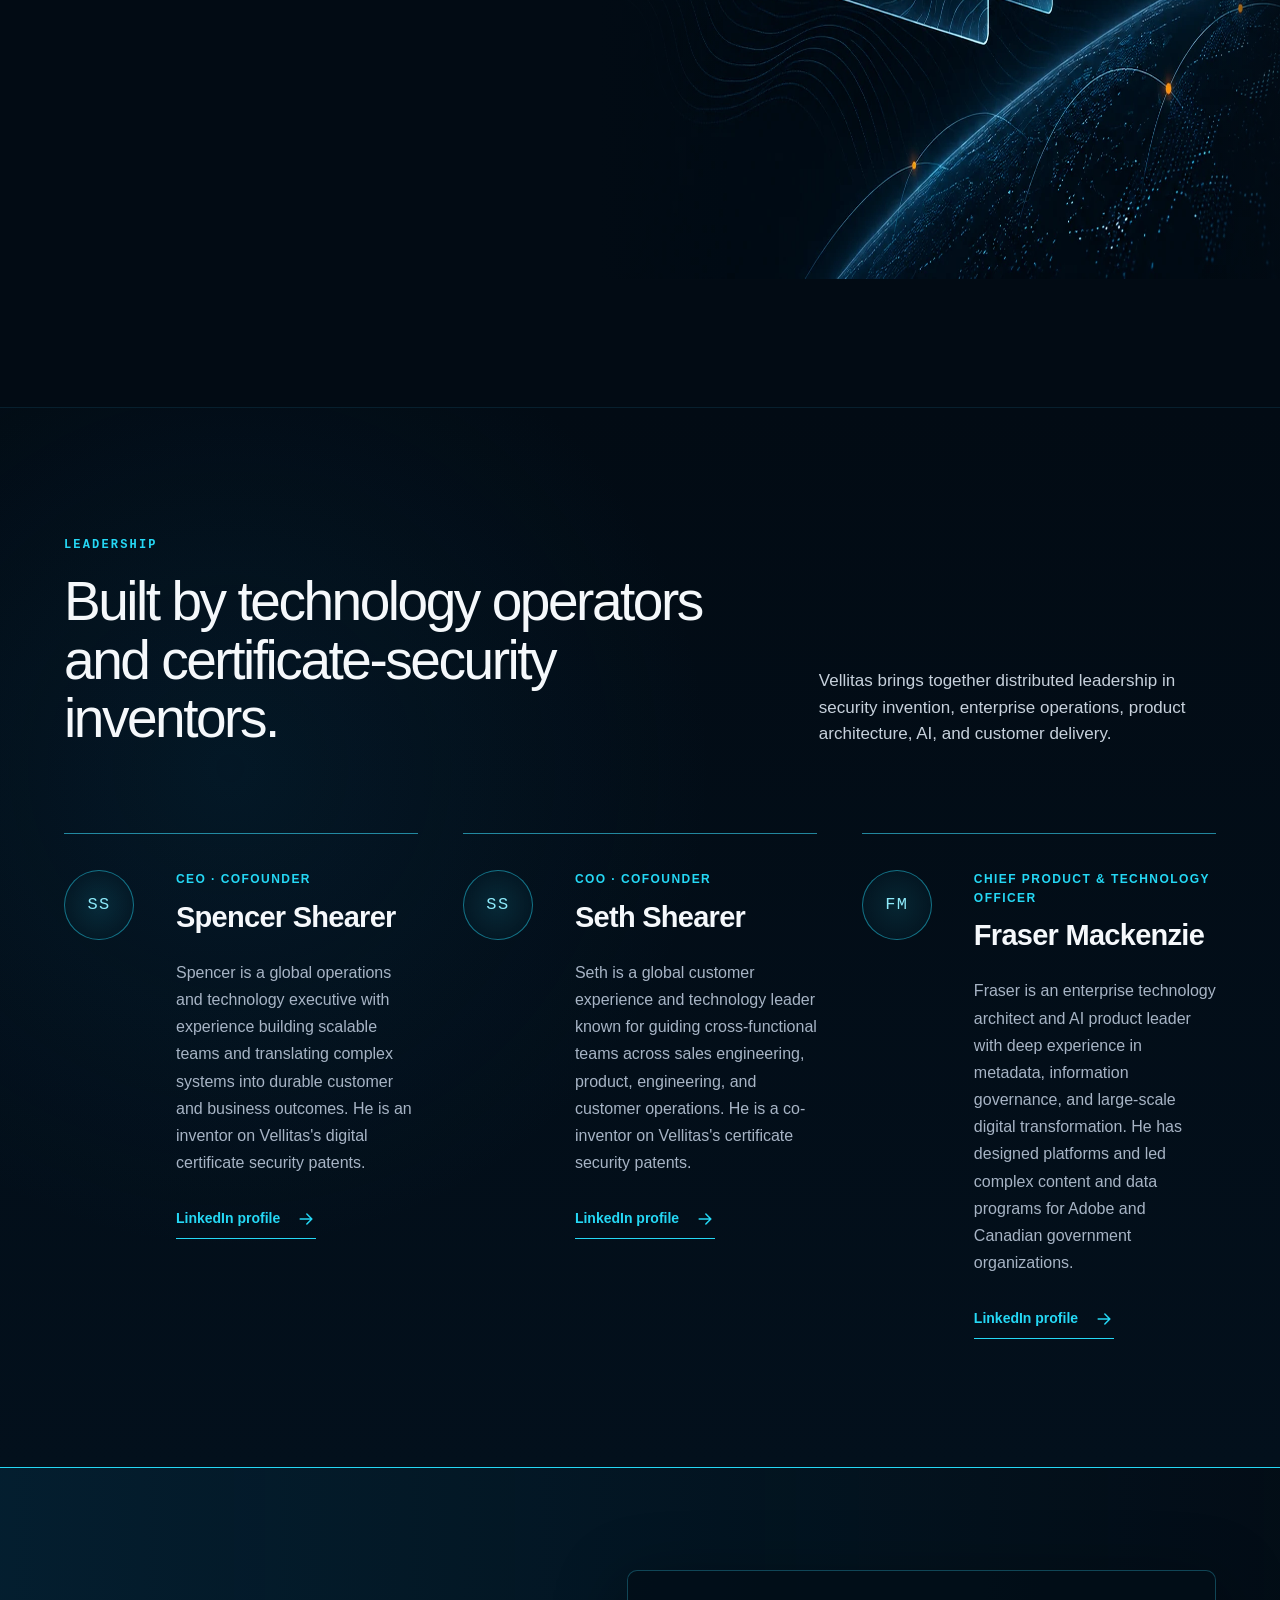
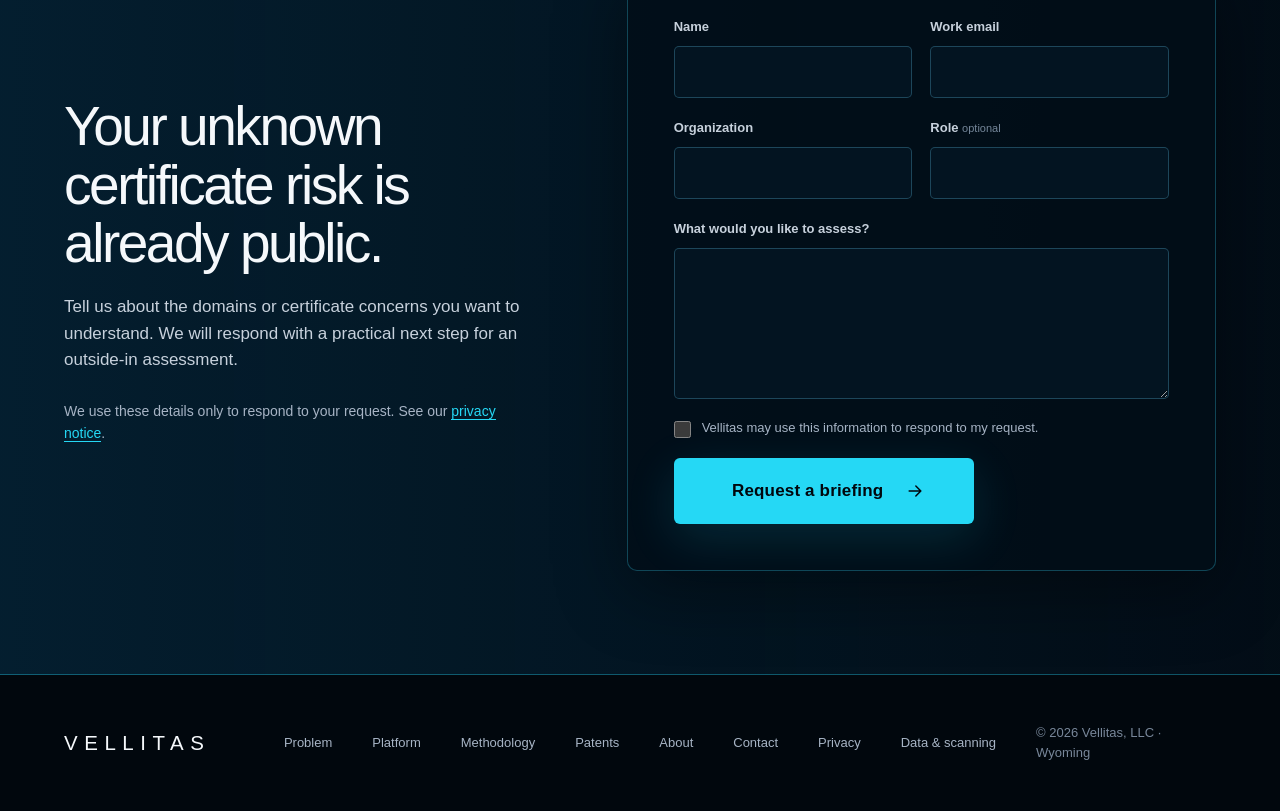
==== commit a88c2601: "Add secure intake and continuous service model" ====
--- a/index.html
+++ b/index.html
@@ -25,7 +25,7 @@
     <link rel="icon" href="assets/favicon.svg" type="image/svg+xml" />
     <link rel="manifest" href="site.webmanifest" />
     <link rel="preload" href="assets/hero-globe.webp" as="image" type="image/webp" />
-    <link rel="stylesheet" href="styles.css?v=20260917-1045" />
+    <link rel="stylesheet" href="styles.css?v=20260918-1" />
     <title>Vellitas | Outside-In Digital Certificate Intelligence</title>
     <script type="application/ld+json">
       {
@@ -80,15 +80,13 @@
       <nav class="site-nav" id="site-navigation" aria-label="Primary navigation" data-menu>
         <a href="#problem">Problem</a>
         <a href="#platform">Platform</a>
+        <a href="#methodology">Methodology</a>
         <a href="#patents">Patents</a>
         <a href="#about">About</a>
         <a href="#contact">Contact</a>
       </nav>
 
-      <a
-        class="button button--header"
-        href="mailto:contact@vellitas.com?subject=Vellitas%20briefing%20request"
-      >
+      <a class="button button--header" href="#contact">
         Talk to Vellitas
       </a>
     </header>
@@ -116,10 +114,7 @@
           </p>
 
           <div class="hero__actions">
-            <a
-              class="button button--primary"
-              href="mailto:contact@vellitas.com?subject=Vellitas%20briefing%20request"
-            >
+            <a class="button button--primary" href="#contact">
               Request a briefing
               <svg viewBox="0 0 24 24" aria-hidden="true">
                 <path d="M5 12h13M13 6l6 6-6 6" />
@@ -311,15 +306,144 @@
         </div>
       </section>
 
+      <section class="capability-status section" aria-labelledby="capability-status-heading">
+        <div class="section-shell">
+          <div class="section-heading reveal">
+            <p class="eyebrow">Clear product boundaries</p>
+            <h2 id="capability-status-heading">What is available now. What comes next.</h2>
+            <p>
+              Vellitas separates operating capabilities from planned product work so security
+              buyers can evaluate the service on evidence—not promises.
+            </p>
+          </div>
+
+          <div class="capability-status__grid">
+            <article class="capability-panel capability-panel--current reveal">
+              <span class="capability-panel__label">Available now</span>
+              <h3>Outside-in certificate assessment</h3>
+              <ul>
+                <li>Global certificate discovery from public-facing services</li>
+                <li>DNS, reverse DNS, network, geospatial, and configuration enrichment</li>
+                <li>Certificate health, self-signed certificate, and weak cipher findings</li>
+                <li>Unusual-location, name-encroachment, and historical-change analysis</li>
+                <li>Evidence-based remediation reports and outside-in verification</li>
+              </ul>
+            </article>
+
+            <article class="capability-panel capability-panel--roadmap reveal">
+              <span class="capability-panel__label">Product roadmap</span>
+              <h3>Customer workflow and broader exposure intelligence</h3>
+              <ul>
+                <li>Tenant-scoped customer search and portfolio dashboards</li>
+                <li>Certificate Transparency and event-driven issuance monitoring</li>
+                <li>Attack-surface graph, vendor attribution, and expanded DNS/web posture</li>
+                <li>Ticketing, SIEM, webhook, and ownership integrations</li>
+                <li>Reviewed, versioned remediation scripts with dry-run and approval controls</li>
+              </ul>
+              <a class="text-link" href="https://github.com/vellitas/vellitas-website/blob/main/docs/PRODUCT-ROADMAP.md">
+                Read the public roadmap
+                <svg viewBox="0 0 24 24" aria-hidden="true"><path d="M5 12h13M13 6l6 6-6 6" /></svg>
+              </a>
+            </article>
+          </div>
+        </div>
+      </section>
+
+      <section class="methodology section" id="methodology" aria-labelledby="methodology-heading">
+        <div class="section-shell">
+          <div class="methodology__intro reveal">
+            <div>
+              <p class="eyebrow">Methodology</p>
+              <h2 id="methodology-heading">Focused observation. Explainable confidence. Minimal impact.</h2>
+            </div>
+            <p>
+              Vellitas observes the evidence an internet-facing service intentionally presents to
+              a client. The assessment is designed to be narrow, repeatable, and efficient.
+            </p>
+          </div>
+
+          <div class="methodology__grid">
+            <article class="method-card reveal">
+              <span>01</span>
+              <h3>What we observe</h3>
+              <p>
+                Certificate chain, subject and SANs, issuer, validity, fingerprints, public-key
+                and signature characteristics, TLS versions and cipher support, chain completeness,
+                revocation signals, DNS and reverse DNS, IP/network owner, observed location, and
+                changes across time.
+              </p>
+            </article>
+            <article class="method-card reveal">
+              <span>02</span>
+              <h3>Standard cadence</h3>
+              <p>
+                A full baseline at onboarding; daily review of changed or newly discovered
+                endpoints; a weekly portfolio reassessment; monthly reporting; quarterly scope
+                confirmation; and an on-demand retest after remediation. Contracted service levels
+                control notification timing.
+              </p>
+            </article>
+            <article class="method-card reveal">
+              <span>03</span>
+              <h3>Confidence scoring</h3>
+              <p>
+                Confirmed findings are reproduced directly. High confidence combines direct
+                evidence with corroborating context. Moderate confidence identifies a real signal
+                with unresolved ownership or attribution. Low-confidence candidates are held for
+                validation rather than presented as remediation work.
+              </p>
+            </article>
+            <article class="method-card reveal">
+              <span>04</span>
+              <h3>What we do not access</h3>
+              <p>
+                No credentials, private keys, user accounts, application databases, encrypted
+                payloads, or internal networks are accessed unless a customer separately and
+                explicitly authorizes a defined test. Vellitas does not exploit defects, guess
+                passwords, or perform availability testing.
+              </p>
+            </article>
+          </div>
+
+          <div class="scan-principle reveal">
+            <div>
+              <p class="eyebrow">Responsible scanning</p>
+              <h3>One focused handshake, then back off.</h3>
+              <p>
+                Vellitas makes rate-limited connections, captures only the technical evidence
+                required for the assessment, closes the connection, retries conservatively, and
+                pauses when a service shows signs of stress. It does not collect page content as
+                part of the certificate assessment.
+              </p>
+              <a class="text-link" href="data-practices.html">
+                Read data and scanning practices
+                <svg viewBox="0 0 24 24" aria-hidden="true"><path d="M5 12h13M13 6l6 6-6 6" /></svg>
+              </a>
+            </div>
+
+            <div class="status-legend" aria-label="Vellitas assessment status legend">
+              <div><img src="assets/vellitas-shield-blue.svg" alt="" /><span><strong>Blue</strong>Vellitas assessment</span></div>
+              <div><img src="assets/vellitas-shield-green.svg" alt="" /><span><strong>Green</strong>Pass</span></div>
+              <div><img src="assets/vellitas-shield-yellow.svg" alt="" /><span><strong>Yellow</strong>Caution</span></div>
+              <div><img src="assets/vellitas-shield-red.svg" alt="" /><span><strong>Red</strong>Immediate action</span></div>
+            </div>
+          </div>
+        </div>
+      </section>
+
       <section class="outcomes section" aria-labelledby="outcomes-heading">
         <div class="section-shell outcomes__layout">
           <div class="outcomes__intro reveal">
-            <h2 id="outcomes-heading">A remediation report your team can act on.</h2>
-            <p>
-              The assessment does more than identify defects. It provides the evidence and
-              instructions needed to correct each issue and confirm the fix from the outside.
-            </p>
-            <p class="report-handoff">Ready for corporate security, IT, or your third-party technology vendor.</p>
+            <h2 id="outcomes-heading">A subscription built around verified closure.</h2>
+            <p>
+              Vellitas is not a one-time report. The service establishes the external baseline,
+              develops the remediation plan, helps complete the work, verifies closure, and keeps
+              watching for changes to the security profile.
+            </p>
+            <p class="report-handoff">
+              Vellitas consultants can perform the remediation or work alongside the customer's
+              security, IT, and technology partners.
+            </p>
             <a class="text-link report-link" href="sample-report.html">
               View an illustrative report
               <svg viewBox="0 0 24 24" aria-hidden="true">
@@ -332,22 +456,36 @@
             <article>
               <span>01</span>
               <div>
-                <h3>Observed defect and evidence</h3>
-                <p>What Vellitas found, where it appeared, and why the public exposure matters.</p>
+                <h3>Assess and report</h3>
+                <p>Establish scope, preserve observed evidence, and prioritize confirmed defects.</p>
               </div>
             </article>
             <article>
               <span>02</span>
               <div>
-                <h3>Required corrective work</h3>
-                <p>The certificate, configuration, patching, or ownership work needed to resolve the defect.</p>
+                <h3>Plan the remediation</h3>
+                <p>Define ownership, corrective work, validation steps, sequencing, and change controls.</p>
               </div>
             </article>
             <article>
               <span>03</span>
               <div>
-                <h3>Verification test</h3>
-                <p>A repeatable outside-in check that confirms the defect no longer appears publicly.</p>
+                <h3>Fix with the right operating model</h3>
+                <p>Vellitas can execute the plan or collaborate with the client's technology group.</p>
+              </div>
+            </article>
+            <article>
+              <span>04</span>
+              <div>
+                <h3>Generate safe automation</h3>
+                <p>Roadmap scripts are reviewed, versioned, customer-approved, and dry-run before execution.</p>
+              </div>
+            </article>
+            <article>
+              <span>05</span>
+              <div>
+                <h3>Verify and continue monitoring</h3>
+                <p>Reobserve the endpoint, document closure, monitor change, and notify the customer with suggested action.</p>
               </div>
             </article>
           </div>
@@ -393,8 +531,8 @@
               <h2 id="about-heading">Built by technology operators and certificate-security inventors.</h2>
             </div>
             <p>
-              Vellitas, LLC is a Wyoming company focused on turning public certificate evidence
-              into security work that organizations can understand, assign, and verify.
+              Vellitas brings together distributed leadership in security invention, enterprise
+              operations, product architecture, AI, and customer delivery.
             </p>
           </div>
 
@@ -475,21 +613,57 @@
         <div class="section-shell contact__layout">
           <div class="reveal">
             <h2 id="contact-heading">Your unknown certificate risk is already public.</h2>
-            <p>Let us show you what an outside-in view can reveal.</p>
-          </div>
-          <div class="contact__actions reveal">
-            <a
-              class="button button--primary button--large"
-              href="mailto:contact@vellitas.com?subject=Vellitas%20briefing%20request"
-            >
-              Request a briefing
-              <svg viewBox="0 0 24 24" aria-hidden="true"><path d="M5 12h13M13 6l6 6-6 6" /></svg>
-            </a>
-            <a class="email-link" href="mailto:contact@vellitas.com">
-              <svg viewBox="0 0 24 24" aria-hidden="true"><rect x="3" y="5" width="18" height="14" rx="2" /><path d="m4 7 8 6 8-6" /></svg>
-              contact@vellitas.com
-            </a>
-          </div>
+            <p>
+              Tell us about the domains or certificate concerns you want to understand. We will
+              respond with a practical next step for an outside-in assessment.
+            </p>
+            <p class="contact__privacy">
+              We use these details only to respond to your request. See our
+              <a href="privacy.html">privacy notice</a>.
+            </p>
+          </div>
+          <form class="contact-form reveal" id="contact-form" action="/api/contact" method="post" novalidate>
+            <div class="contact-form__row">
+              <label>
+                <span>Name</span>
+                <input name="name" type="text" autocomplete="name" maxlength="100" required />
+              </label>
+              <label>
+                <span>Work email</span>
+                <input name="email" type="email" autocomplete="email" maxlength="254" required />
+              </label>
+            </div>
+            <div class="contact-form__row">
+              <label>
+                <span>Organization</span>
+                <input name="organization" type="text" autocomplete="organization" maxlength="160" required />
+              </label>
+              <label>
+                <span>Role <em>optional</em></span>
+                <input name="role" type="text" autocomplete="organization-title" maxlength="120" />
+              </label>
+            </div>
+            <label>
+              <span>What would you like to assess?</span>
+              <textarea name="message" rows="5" minlength="20" maxlength="3000" required></textarea>
+            </label>
+            <label class="contact-form__consent">
+              <input name="consent" type="checkbox" required />
+              <span>Vellitas may use this information to respond to my request.</span>
+            </label>
+            <label class="contact-form__trap" aria-hidden="true" tabindex="-1">
+              Website
+              <input name="website" type="text" autocomplete="off" tabindex="-1" />
+            </label>
+            <input name="startedAt" type="hidden" value="" />
+            <div class="contact-form__footer">
+              <button class="button button--primary button--large" type="submit">
+                Request a briefing
+                <svg viewBox="0 0 24 24" aria-hidden="true"><path d="M5 12h13M13 6l6 6-6 6" /></svg>
+              </button>
+              <p class="contact-form__status" role="status" aria-live="polite"></p>
+            </div>
+          </form>
         </div>
       </section>
     </main>
@@ -500,12 +674,14 @@
         <nav aria-label="Footer navigation">
           <a href="#problem">Problem</a>
           <a href="#platform">Platform</a>
+          <a href="#methodology">Methodology</a>
           <a href="#patents">Patents</a>
           <a href="#about">About</a>
           <a href="#contact">Contact</a>
           <a href="privacy.html">Privacy</a>
+          <a href="data-practices.html">Data &amp; scanning</a>
         </nav>
-        <p>© <span data-year>2026</span> Vellitas, LLC</p>
+        <p>© <span data-year>2026</span> Vellitas, LLC · Wyoming</p>
       </div>
     </footer>
 
@@ -514,6 +690,6 @@
         .reveal { opacity: 1; transform: none; }
       </style>
     </noscript>
-    <script src="script.js" defer></script>
+    <script src="script.js?v=20260918-1" defer></script>
   </body>
 </html>
--- a/styles.css
+++ b/styles.css
@@ -1033,6 +1033,240 @@
   stroke-width: 1.4;
 }
 
+.capability-status {
+  border-top: 1px solid rgba(55, 216, 247, 0.08);
+  background:
+    radial-gradient(circle at 18% 24%, rgba(10, 80, 111, 0.2), transparent 28rem),
+    #020b14;
+}
+
+.section-heading {
+  display: grid;
+  grid-template-columns: minmax(0, 1.1fr) minmax(340px, 0.65fr);
+  align-items: end;
+  gap: 8vw;
+}
+
+.section-heading h2 {
+  max-width: 850px;
+}
+
+.section-heading > p:last-child {
+  margin: 0;
+  color: var(--muted-strong);
+  font-size: clamp(17px, 1.25vw, 21px);
+  line-height: 1.55;
+}
+
+.capability-status__grid {
+  display: grid;
+  grid-template-columns: repeat(2, minmax(0, 1fr));
+  gap: 28px;
+  margin-top: 76px;
+}
+
+.capability-panel {
+  position: relative;
+  min-height: 470px;
+  overflow: hidden;
+  border: 1px solid var(--line);
+  border-radius: var(--radius);
+  padding: clamp(32px, 4vw, 58px);
+  background: rgba(5, 24, 38, 0.78);
+}
+
+.capability-panel::before {
+  position: absolute;
+  top: 0;
+  right: 0;
+  left: 0;
+  height: 2px;
+  background: var(--cyan);
+  content: "";
+}
+
+.capability-panel--roadmap::before {
+  background: linear-gradient(90deg, var(--orange), rgba(255, 106, 42, 0.15));
+}
+
+.capability-panel__label {
+  display: inline-flex;
+  border: 1px solid rgba(37, 216, 245, 0.32);
+  border-radius: 999px;
+  padding: 7px 12px;
+  color: var(--cyan-soft);
+  font-family: "SFMono-Regular", Consolas, monospace;
+  font-size: 11px;
+  letter-spacing: 0.12em;
+  text-transform: uppercase;
+}
+
+.capability-panel--roadmap .capability-panel__label {
+  border-color: rgba(255, 106, 42, 0.32);
+  color: #ff9b70;
+}
+
+.capability-panel h3 {
+  max-width: 540px;
+  margin: 28px 0 0;
+  font-size: clamp(25px, 2.1vw, 34px);
+  font-weight: 550;
+  letter-spacing: -0.025em;
+  line-height: 1.16;
+}
+
+.capability-panel ul {
+  display: grid;
+  gap: 15px;
+  margin: 30px 0 0;
+  padding: 0;
+  color: var(--muted);
+  list-style: none;
+}
+
+.capability-panel li {
+  position: relative;
+  padding-left: 22px;
+  line-height: 1.55;
+}
+
+.capability-panel li::before {
+  position: absolute;
+  top: 0.68em;
+  left: 0;
+  width: 7px;
+  height: 7px;
+  border: 1px solid var(--cyan);
+  border-radius: 50%;
+  content: "";
+}
+
+.capability-panel--roadmap li::before {
+  border-color: var(--orange);
+}
+
+.capability-panel .text-link {
+  margin-top: 32px;
+  font-size: 14px;
+}
+
+.methodology {
+  border-top: 1px solid rgba(55, 216, 247, 0.08);
+  background:
+    radial-gradient(circle at 85% 32%, rgba(8, 67, 99, 0.2), transparent 30rem),
+    linear-gradient(180deg, #03101c, #020b14);
+}
+
+.methodology__intro {
+  display: grid;
+  grid-template-columns: minmax(0, 1.15fr) minmax(360px, 0.65fr);
+  align-items: end;
+  gap: 8vw;
+}
+
+.methodology__intro h2 {
+  max-width: 900px;
+}
+
+.methodology__intro > p {
+  margin: 0;
+  color: var(--muted-strong);
+  font-size: clamp(17px, 1.25vw, 21px);
+}
+
+.methodology__grid {
+  display: grid;
+  grid-template-columns: repeat(4, minmax(0, 1fr));
+  gap: 1px;
+  margin-top: 80px;
+  background: var(--line);
+}
+
+.method-card {
+  min-height: 390px;
+  padding: 38px 30px;
+  background: #041421;
+}
+
+.method-card > span {
+  color: var(--cyan);
+  font-family: "SFMono-Regular", Consolas, monospace;
+  font-size: 12px;
+}
+
+.method-card h3 {
+  margin: 82px 0 0;
+  font-size: 22px;
+  font-weight: 600;
+}
+
+.method-card p {
+  margin: 17px 0 0;
+  color: var(--muted);
+  font-size: 15px;
+  line-height: 1.7;
+}
+
+.scan-principle {
+  display: grid;
+  grid-template-columns: minmax(0, 1fr) minmax(480px, 0.85fr);
+  gap: 9vw;
+  margin-top: 72px;
+  border-top: 1px solid var(--line);
+  padding-top: 62px;
+}
+
+.scan-principle h3 {
+  margin: 0;
+  font-size: clamp(28px, 2.7vw, 44px);
+  font-weight: 520;
+  letter-spacing: -0.03em;
+}
+
+.scan-principle p:not(.eyebrow) {
+  max-width: 760px;
+  margin: 24px 0 0;
+  color: var(--muted);
+  font-size: 17px;
+}
+
+.scan-principle .text-link {
+  margin-top: 28px;
+}
+
+.status-legend {
+  display: grid;
+  grid-template-columns: repeat(2, minmax(0, 1fr));
+  gap: 18px;
+}
+
+.status-legend > div {
+  display: flex;
+  min-height: 118px;
+  align-items: center;
+  gap: 18px;
+  border: 1px solid var(--line);
+  border-radius: 8px;
+  padding: 18px;
+  background: rgba(5, 24, 38, 0.68);
+}
+
+.status-legend img {
+  width: 44px;
+  height: 52px;
+}
+
+.status-legend span {
+  color: var(--muted);
+  font-size: 13px;
+}
+
+.status-legend strong {
+  display: block;
+  color: var(--text);
+  font-size: 15px;
+}
+
 .outcomes {
   border-top: 1px solid rgba(60, 188, 220, 0.1);
   border-bottom: 1px solid rgba(60, 188, 220, 0.1);
@@ -1282,7 +1516,7 @@
   position: relative;
   z-index: 3;
   display: grid;
-  grid-template-columns: minmax(500px, 1.2fr) minmax(340px, 0.65fr);
+  grid-template-columns: minmax(420px, 0.82fr) minmax(560px, 1.05fr);
   align-items: center;
   gap: 8vw;
 }
@@ -1293,6 +1527,18 @@
 
 .contact p {
   margin-top: 22px;
+}
+
+.contact .contact__privacy {
+  max-width: 650px;
+  margin-top: 28px;
+  color: var(--muted);
+  font-size: 14px;
+}
+
+.contact__privacy a {
+  border-bottom: 1px solid var(--cyan);
+  color: var(--cyan);
 }
 
 .contact__actions {
@@ -1301,6 +1547,123 @@
   align-items: flex-start;
   gap: 25px;
 }
+
+.contact-form {
+  display: grid;
+  gap: 20px;
+  border: 1px solid rgba(55, 216, 247, 0.28);
+  border-radius: var(--radius);
+  padding: clamp(26px, 3.6vw, 46px);
+  background: rgba(2, 14, 24, 0.82);
+  box-shadow: var(--shadow);
+}
+
+.contact-form__row {
+  display: grid;
+  grid-template-columns: repeat(2, minmax(0, 1fr));
+  gap: 18px;
+}
+
+.contact-form label:not(.contact-form__consent):not(.contact-form__trap) {
+  display: grid;
+  gap: 8px;
+}
+
+.contact-form label > span:first-child {
+  color: var(--muted-strong);
+  font-size: 13px;
+  font-weight: 600;
+}
+
+.contact-form label em {
+  color: #75879a;
+  font-size: 11px;
+  font-style: normal;
+  font-weight: 400;
+}
+
+.contact-form input[type="text"],
+.contact-form input[type="email"],
+.contact-form textarea {
+  width: 100%;
+  border: 1px solid rgba(85, 178, 210, 0.32);
+  border-radius: 5px;
+  outline: 0;
+  background: rgba(4, 22, 35, 0.9);
+  color: var(--text);
+  padding: 13px 14px;
+  font: inherit;
+  transition: border-color 180ms ease, box-shadow 180ms ease;
+}
+
+.contact-form input[type="text"],
+.contact-form input[type="email"] {
+  min-height: 49px;
+}
+
+.contact-form textarea {
+  min-height: 138px;
+  resize: vertical;
+}
+
+.contact-form input:focus,
+.contact-form textarea:focus {
+  border-color: var(--cyan);
+  box-shadow: 0 0 0 3px rgba(37, 216, 245, 0.1);
+}
+
+.contact-form__consent {
+  display: flex;
+  align-items: flex-start;
+  gap: 11px;
+  color: var(--muted);
+  font-size: 13px;
+  line-height: 1.45;
+}
+
+.contact-form__consent input {
+  width: 17px;
+  height: 17px;
+  flex: 0 0 auto;
+  margin: 2px 0 0;
+  accent-color: var(--cyan);
+}
+
+.contact-form__trap {
+  position: absolute !important;
+  left: -10000px !important;
+  width: 1px !important;
+  height: 1px !important;
+  overflow: hidden !important;
+}
+
+.contact-form__footer {
+  display: flex;
+  align-items: center;
+  gap: 22px;
+}
+
+.contact-form .button {
+  flex: 0 0 auto;
+  border: 0;
+  cursor: pointer;
+}
+
+.contact-form .button:disabled {
+  cursor: wait;
+  opacity: 0.62;
+  transform: none;
+}
+
+.contact-form__status {
+  margin: 0 !important;
+  color: var(--muted) !important;
+  font-size: 13px !important;
+  line-height: 1.45 !important;
+}
+
+.contact-form__status.is-success { color: #79e4a8 !important; }
+.contact-form__status.is-error { color: #ff9b8b !important; }
 
 .email-link {
   display: inline-flex;
@@ -1493,6 +1856,12 @@
   font-size: 14px;
 }
 
+.report-index__shield {
+  width: 46px;
+  height: 54px;
+  margin: 18px 0;
+}
+
 .severity {
   display: inline-flex;
   border-radius: 999px;
@@ -1670,6 +2039,14 @@
   color: var(--muted);
 }
 
+.legal-copy header > p:last-child:not(.legal-copy__updated) {
+  max-width: 820px;
+  margin: 30px 0 0;
+  color: var(--muted-strong);
+  font-size: 18px;
+  line-height: 1.7;
+}
+
 .legal-copy section {
   border-bottom: 1px solid rgba(85, 178, 210, 0.14);
   padding: 42px 0;
@@ -1695,6 +2072,28 @@
   color: var(--cyan);
 }
 
+.retention-list {
+  margin: 28px 0 0;
+}
+
+.retention-list > div {
+  display: grid;
+  grid-template-columns: minmax(0, 1.25fr) minmax(230px, 0.75fr);
+  gap: 34px;
+  border-top: 1px solid var(--line);
+  padding: 18px 0;
+}
+
+.retention-list dt {
+  color: var(--muted-strong);
+  font-weight: 600;
+}
+
+.retention-list dd {
+  margin: 0;
+  color: var(--muted);
+}
+
 .reveal {
   opacity: 0;
   transform: translateY(24px);
@@ -1775,6 +2174,14 @@
 
   .leadership__grid {
     grid-template-columns: repeat(2, minmax(0, 1fr));
+  }
+
+  .methodology__grid {
+    grid-template-columns: repeat(2, minmax(0, 1fr));
+  }
+
+  .scan-principle {
+    grid-template-columns: 1fr;
   }
 
   .capability-rail li:nth-child(3) { border-right: 0; }
@@ -1911,6 +2318,8 @@
   }
 
   .problem__intro,
+  .section-heading,
+  .methodology__intro,
   .outcomes__layout,
   .patents__layout,
   .leadership__intro,
@@ -1993,6 +2402,14 @@
     gap: 62px;
   }
 
+  .capability-status__grid {
+    grid-template-columns: 1fr;
+  }
+
+  .capability-panel {
+    min-height: 0;
+  }
+
   .leadership__grid {
     grid-template-columns: 1fr;
     gap: 58px;
@@ -2043,6 +2460,10 @@
 
   .contact__actions {
     align-items: flex-start;
+  }
+
+  .contact-form {
+    width: 100%;
   }
 
   .site-footer__layout {
@@ -2169,6 +2590,19 @@
     grid-template-columns: 1fr;
   }
 
+  .methodology__grid,
+  .status-legend {
+    grid-template-columns: 1fr;
+  }
+
+  .method-card {
+    min-height: 0;
+  }
+
+  .method-card h3 {
+    margin-top: 38px;
+  }
+
   .process-step button {
     min-height: 0;
     flex-direction: row;
@@ -2232,6 +2666,11 @@
     gap: 5px;
   }
 
+  .retention-list > div {
+    grid-template-columns: 1fr;
+    gap: 7px;
+  }
+
   .finding-handoff {
     grid-template-columns: 1fr;
   }
@@ -2273,6 +2712,19 @@
   }
 
   .contact__actions {
+    width: 100%;
+  }
+
+  .contact-form__row {
+    grid-template-columns: 1fr;
+  }
+
+  .contact-form__footer {
+    align-items: stretch;
+    flex-direction: column;
+  }
+
+  .contact-form .button {
     width: 100%;
   }
 
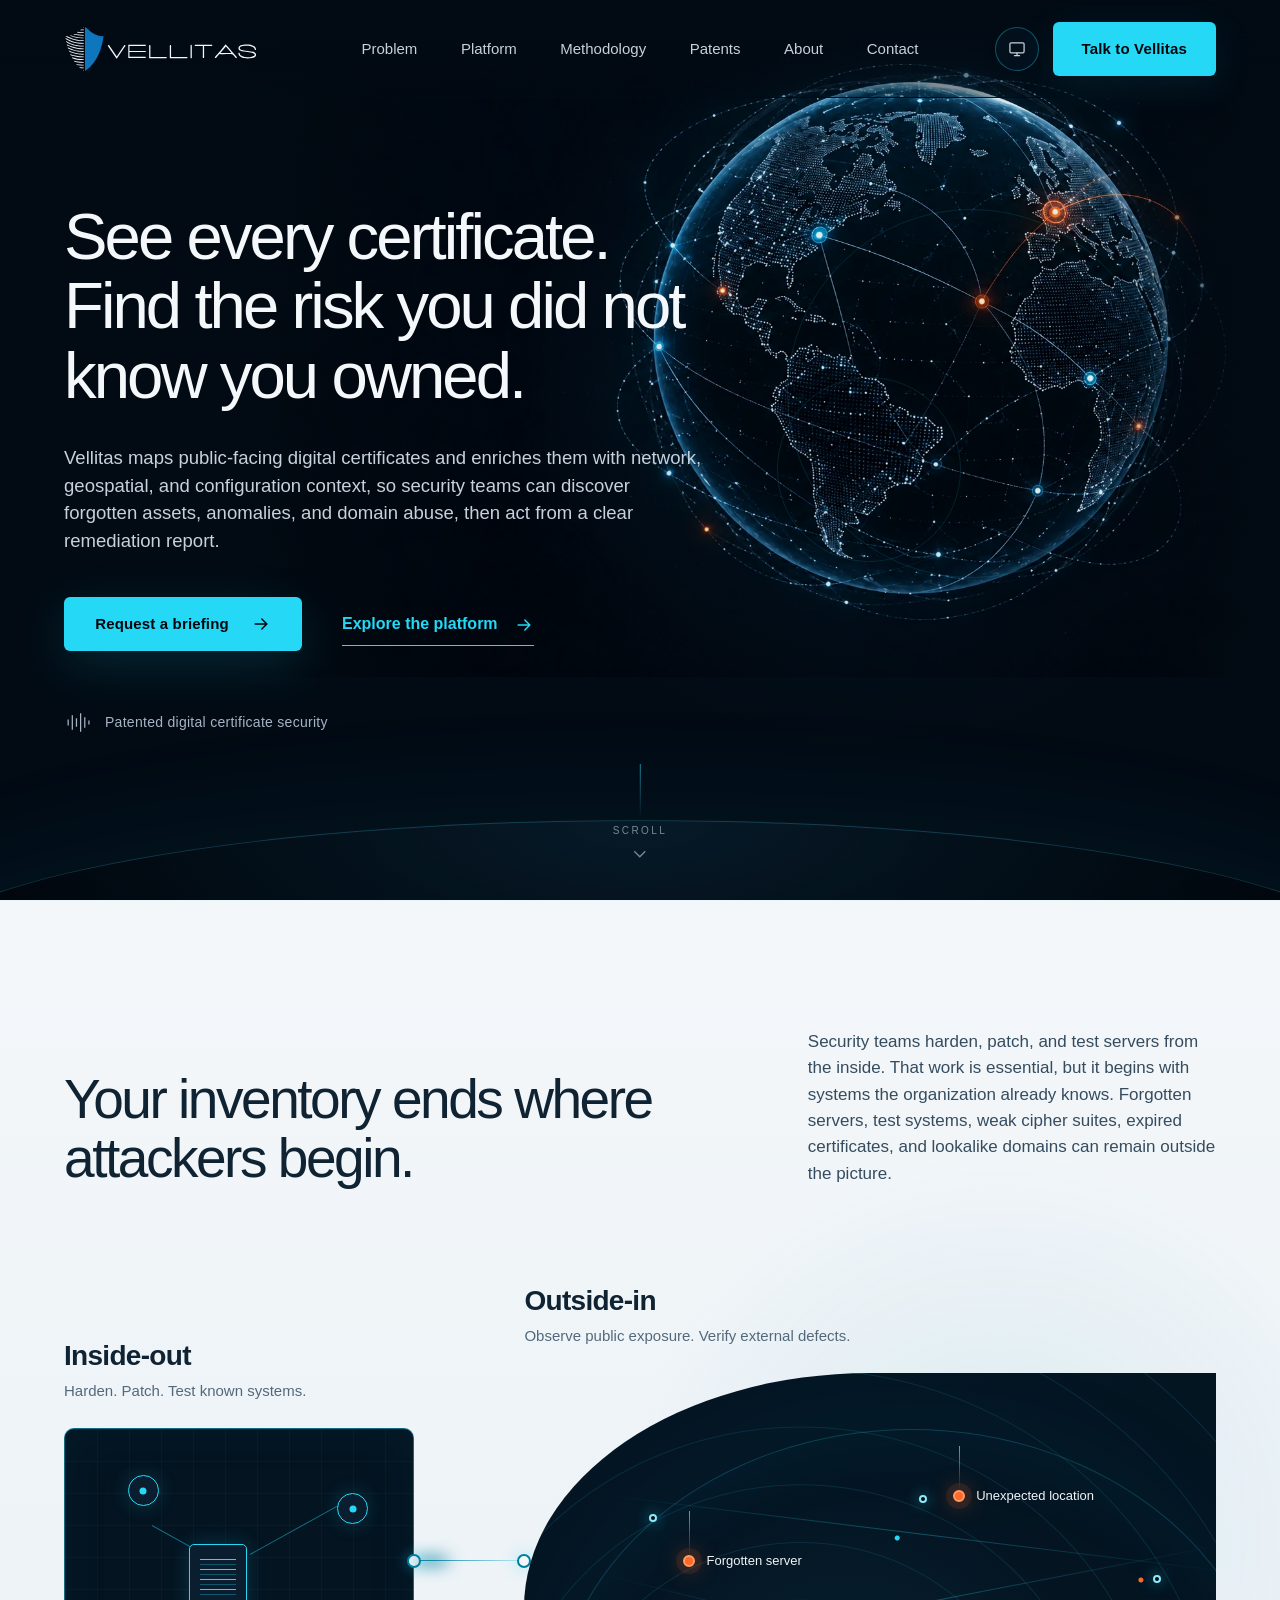
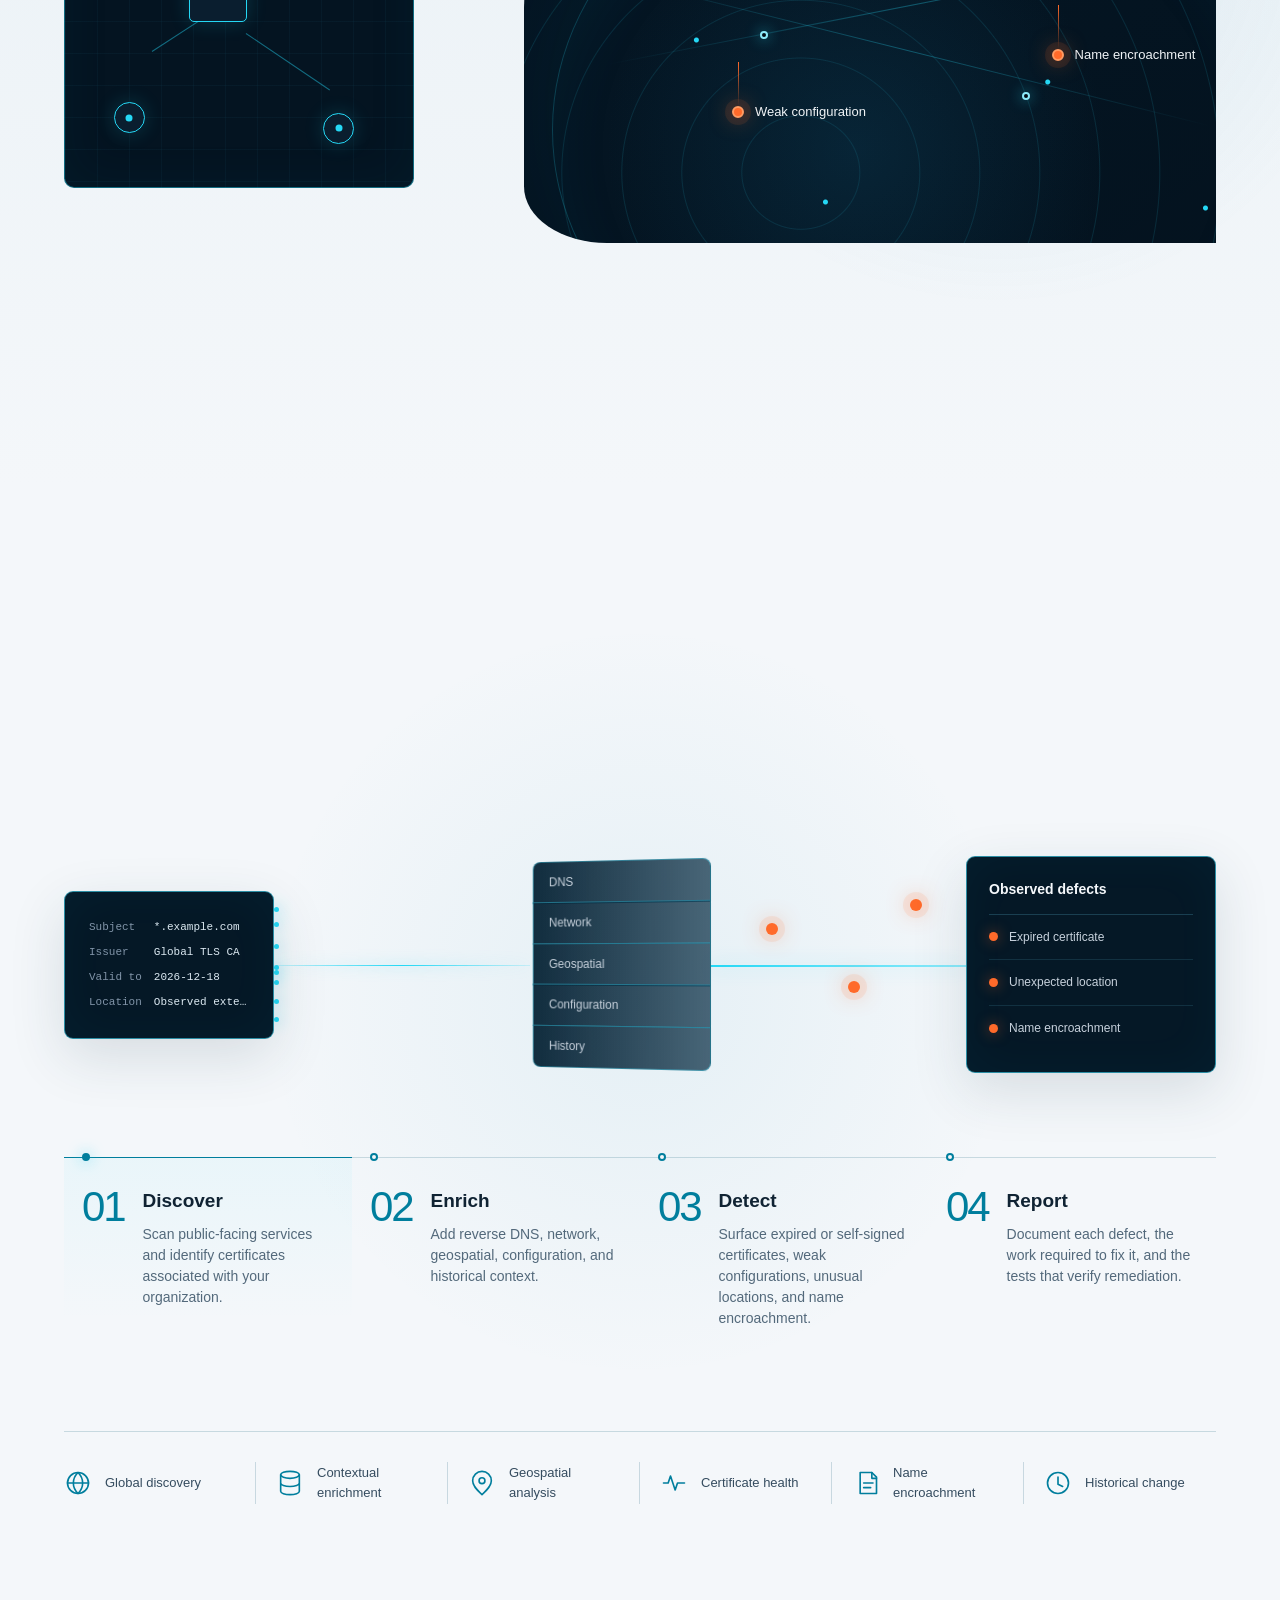
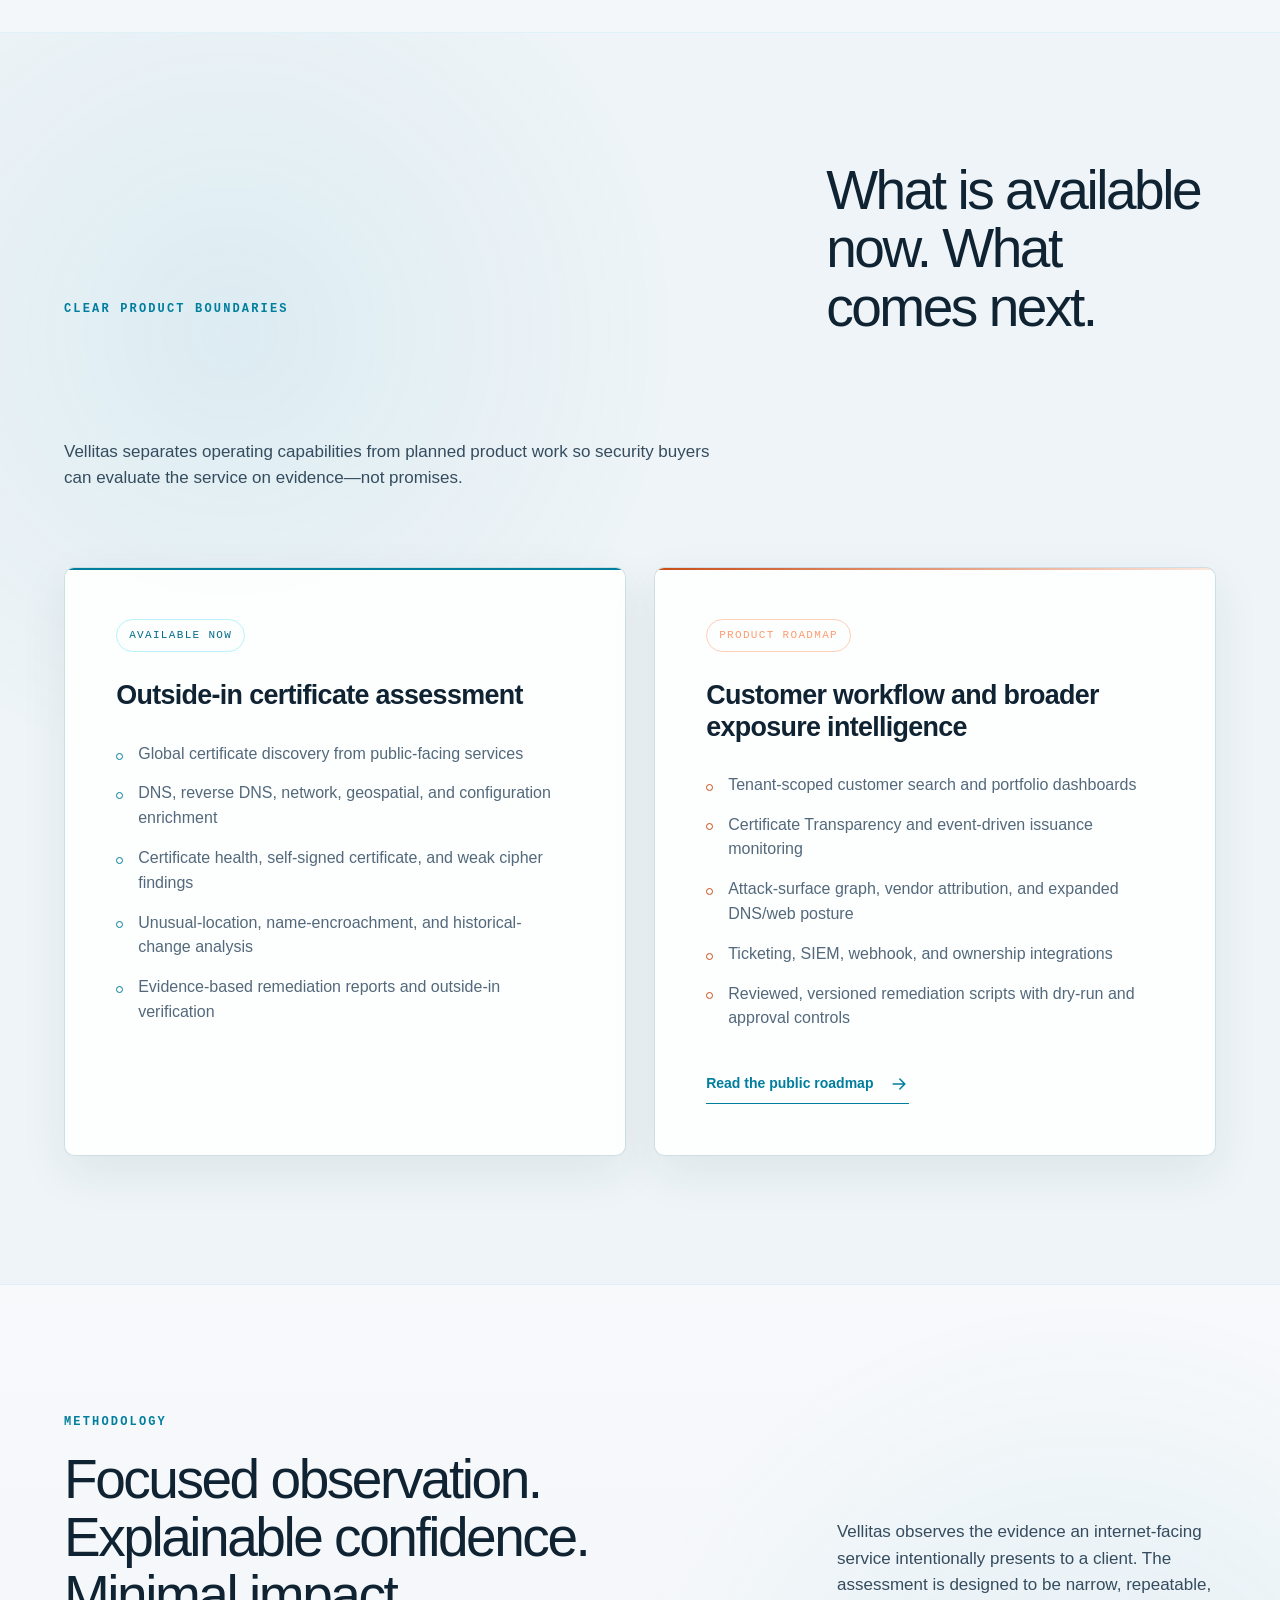
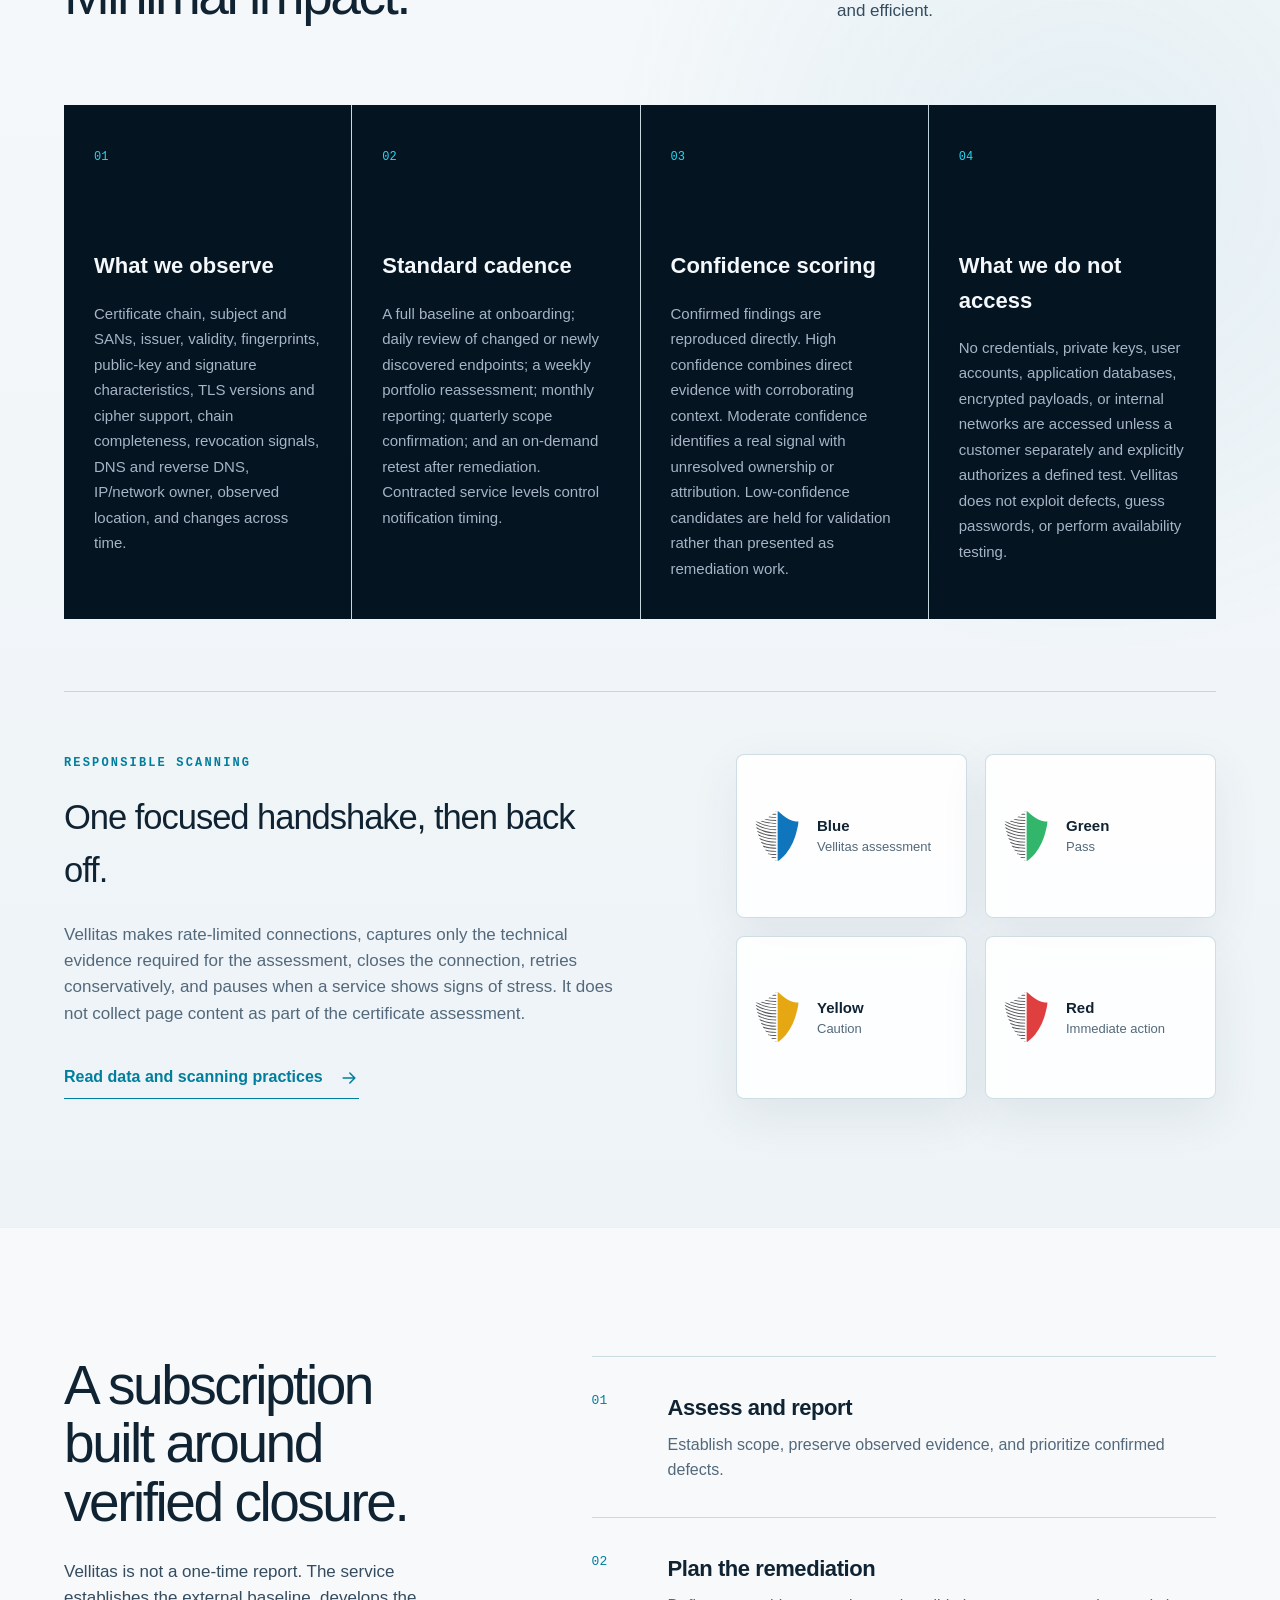
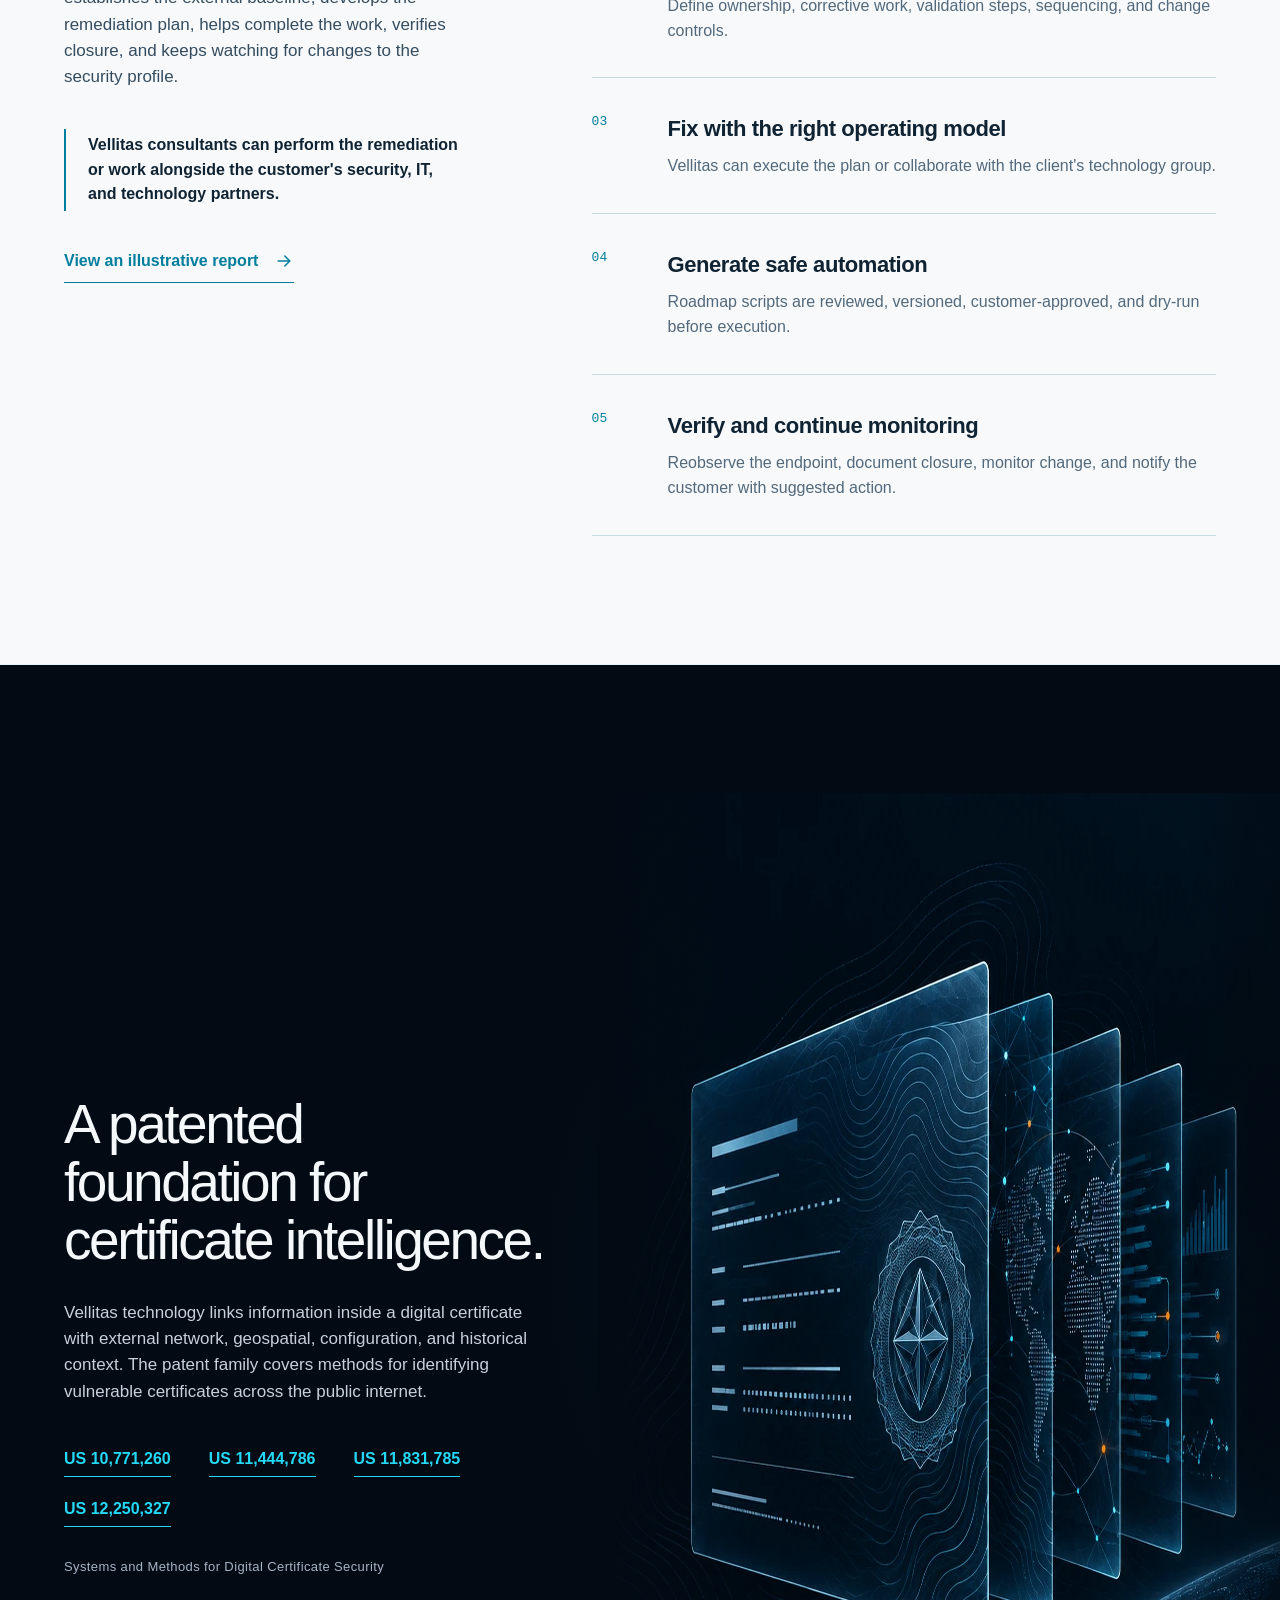
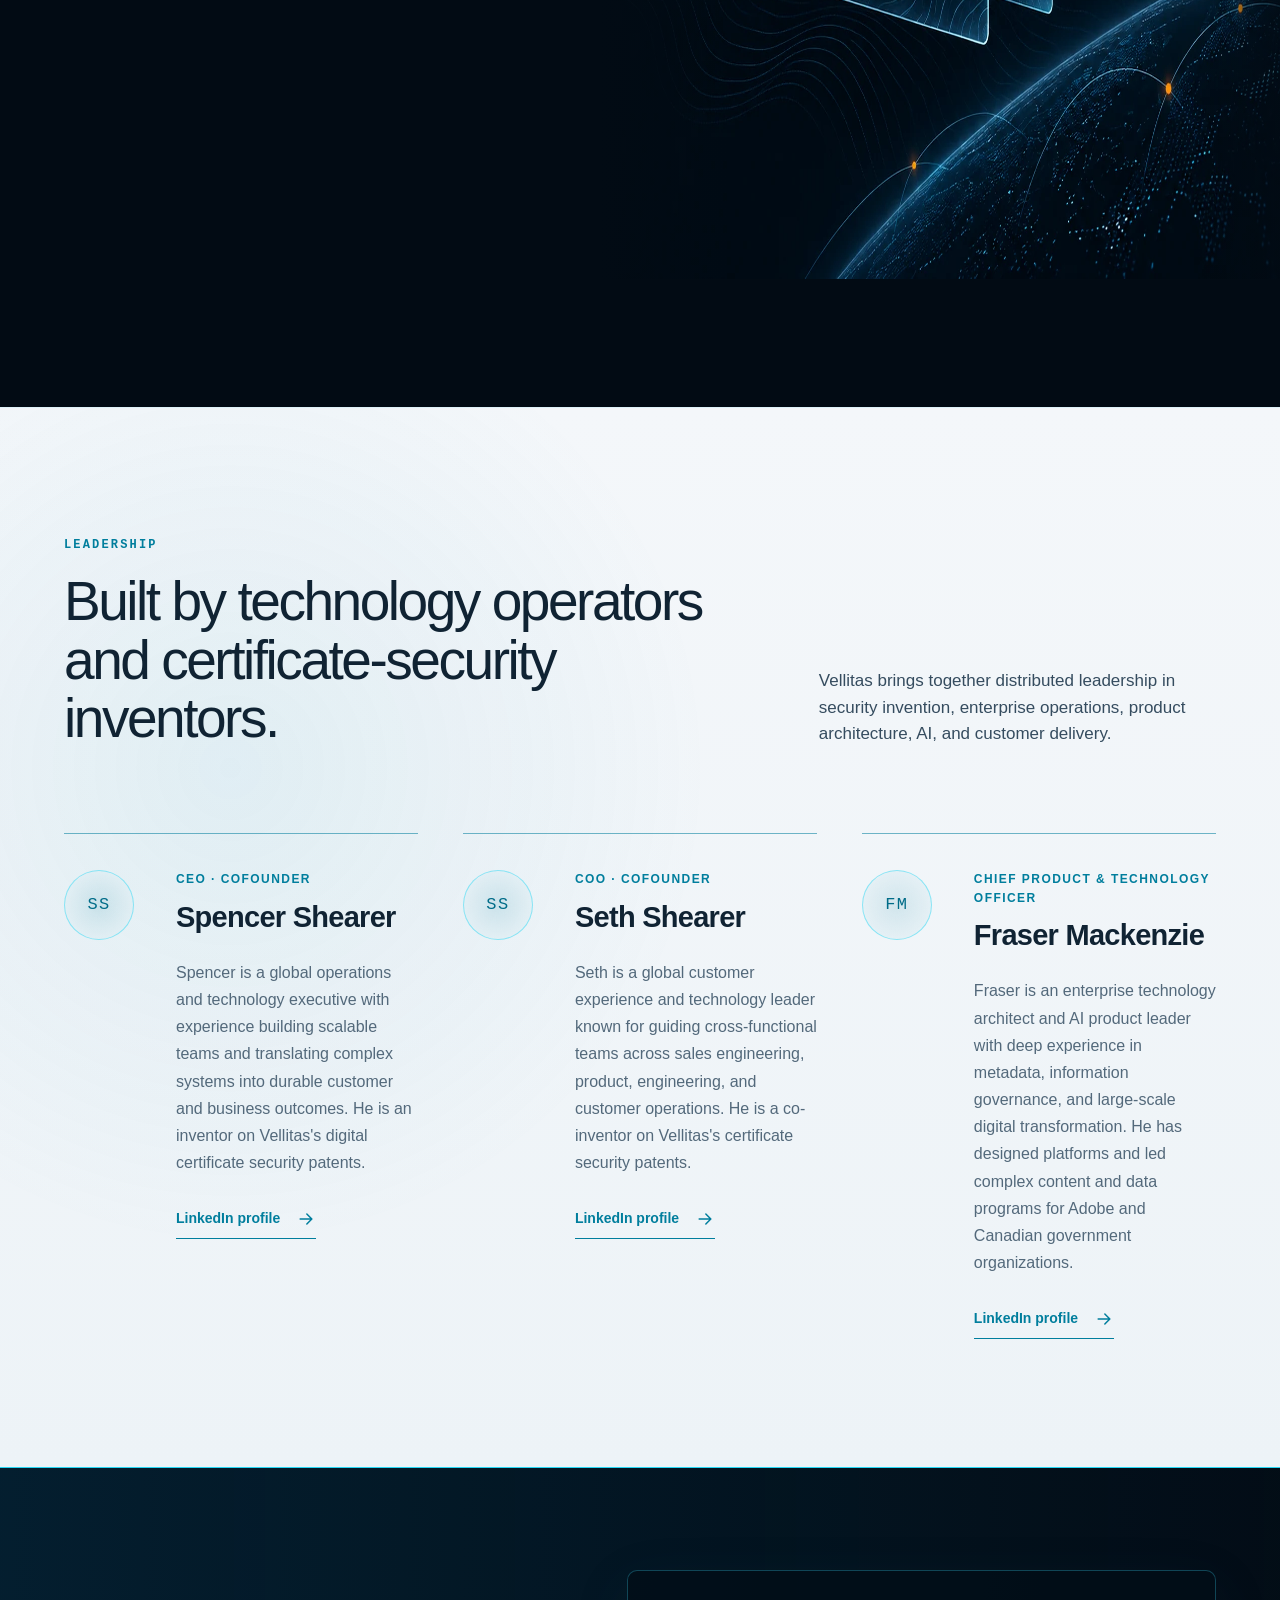
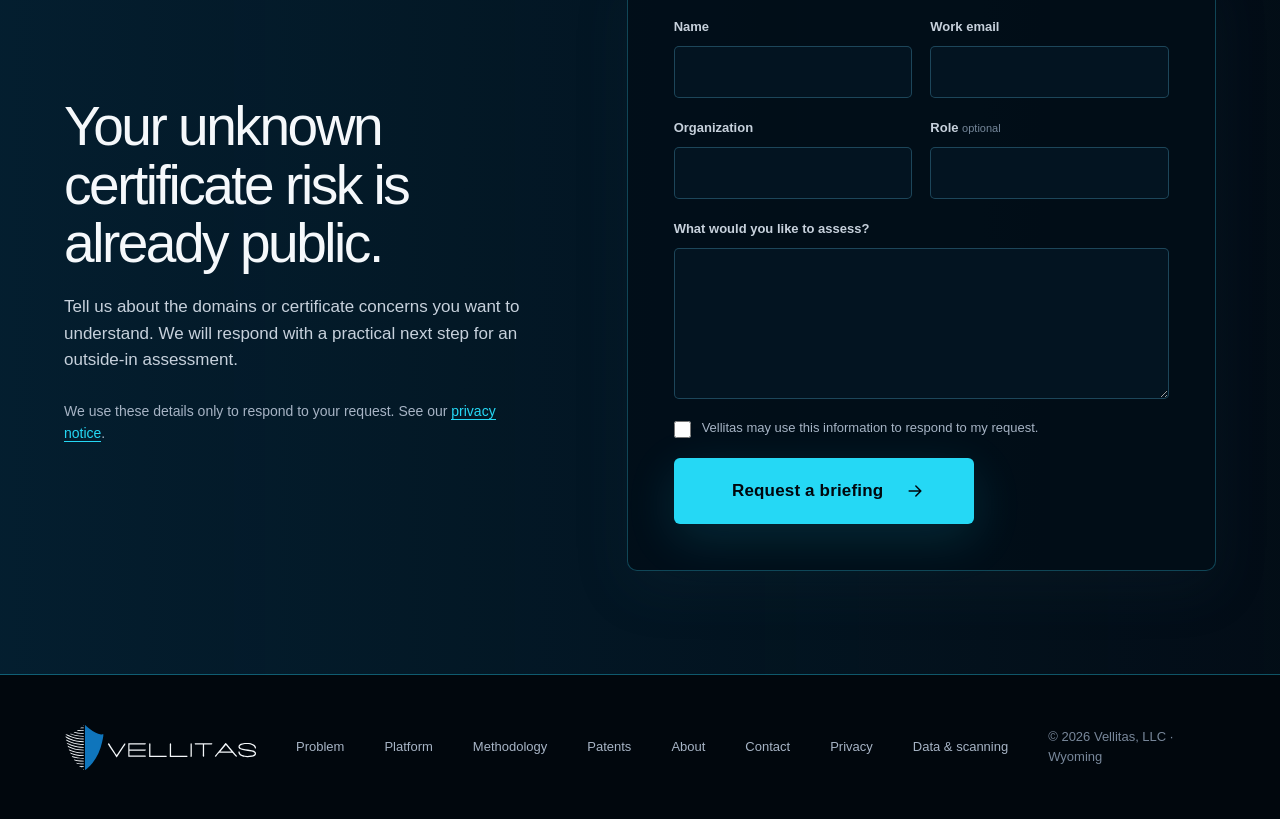
==== commit ba98ded2: "Refine brand assets and add theme controls" ====
--- a/index.html
+++ b/index.html
@@ -15,17 +15,22 @@
       property="og:description"
       content="See every certificate. Find the risk you did not know you owned."
     />
-    <meta property="og:image" content="https://vellitas.com/assets/og-image.jpg" />
+    <meta property="og:image" content="https://vellitas.com/assets/og-image.jpg?v=20260918-2" />
+    <meta property="og:image:width" content="1200" />
+    <meta property="og:image:height" content="630" />
+    <meta property="og:image:alt" content="Vellitas outside-in certificate intelligence" />
     <meta name="twitter:card" content="summary_large_image" />
+    <meta name="twitter:image" content="https://vellitas.com/assets/og-image.jpg?v=20260918-2" />
     <meta
       name="google-site-verification"
       content="zCAkWXm0l3Jgxx_Ov6rhpxJdm8j2pI6vWjhsTsdLDxc"
     />
     <link rel="canonical" href="https://vellitas.com/" />
-    <link rel="icon" href="assets/favicon.svg" type="image/svg+xml" />
+    <link rel="icon" href="assets/favicon.svg?v=20260918-2" type="image/svg+xml" />
     <link rel="manifest" href="site.webmanifest" />
     <link rel="preload" href="assets/hero-globe.webp" as="image" type="image/webp" />
-    <link rel="stylesheet" href="styles.css?v=20260918-1" />
+    <script src="theme.js?v=20260918-2"></script>
+    <link rel="stylesheet" href="styles.css?v=20260918-2" />
     <title>Vellitas | Outside-In Digital Certificate Intelligence</title>
     <script type="application/ld+json">
       {
@@ -33,7 +38,7 @@
         "@type": "Organization",
         "name": "Vellitas, LLC",
         "url": "https://vellitas.com/",
-        "logo": "https://vellitas.com/assets/favicon.svg",
+        "logo": "https://vellitas.com/assets/vellitas-logo.svg",
         "description": "Outside-in digital certificate intelligence and security assessment.",
         "email": "contact@vellitas.com",
         "founder": [
@@ -63,7 +68,9 @@
     <a class="skip-link" href="#main-content">Skip to content</a>
 
     <header class="site-header" data-header>
-      <a class="wordmark" href="#top" aria-label="Vellitas home">VELLITAS</a>
+      <a class="wordmark wordmark--on-dark" href="#top" aria-label="Vellitas home">
+        <img src="assets/vellitas-logo-on-dark.svg?v=20260918-2" width="1813" height="450" alt="" />
+      </a>
 
       <button
         class="menu-toggle"
@@ -86,9 +93,17 @@
         <a href="#contact">Contact</a>
       </nav>
 
-      <a class="button button--header" href="#contact">
-        Talk to Vellitas
-      </a>
+      <div class="header-actions">
+        <button class="theme-toggle" type="button" data-theme-toggle>
+          <svg viewBox="0 0 24 24" aria-hidden="true">
+            <g class="theme-icon theme-icon--system"><rect x="3.5" y="4.5" width="17" height="12" rx="1.5" /><path d="M9 20h6M12 16.5V20" /></g>
+            <g class="theme-icon theme-icon--light"><circle cx="12" cy="12" r="3.5" /><path d="M12 2v2M12 20v2M2 12h2M20 12h2M4.9 4.9l1.4 1.4M17.7 17.7l1.4 1.4M19.1 4.9l-1.4 1.4M6.3 17.7l-1.4 1.4" /></g>
+            <g class="theme-icon theme-icon--dark"><path d="M20 15.2A8.4 8.4 0 0 1 8.8 4 8.5 8.5 0 1 0 20 15.2Z" /></g>
+          </svg>
+          <span class="sr-only" data-theme-label>System theme</span>
+        </button>
+        <a class="button button--header" href="#contact">Talk to Vellitas</a>
+      </div>
     </header>
 
     <main id="main-content">
@@ -340,7 +355,7 @@
                 <li>Ticketing, SIEM, webhook, and ownership integrations</li>
                 <li>Reviewed, versioned remediation scripts with dry-run and approval controls</li>
               </ul>
-              <a class="text-link" href="https://github.com/vellitas/vellitas-website/blob/main/docs/PRODUCT-ROADMAP.md">
+              <a class="text-link" href="https://github.com/vellitas/vellitas-website/blob/main/docs/PRODUCT-ROADMAP.md" target="_blank" rel="noopener noreferrer">
                 Read the public roadmap
                 <svg viewBox="0 0 24 24" aria-hidden="true"><path d="M5 12h13M13 6l6 6-6 6" /></svg>
               </a>
@@ -422,10 +437,10 @@
             </div>
 
             <div class="status-legend" aria-label="Vellitas assessment status legend">
-              <div><img src="assets/vellitas-shield-blue.svg" alt="" /><span><strong>Blue</strong>Vellitas assessment</span></div>
-              <div><img src="assets/vellitas-shield-green.svg" alt="" /><span><strong>Green</strong>Pass</span></div>
-              <div><img src="assets/vellitas-shield-yellow.svg" alt="" /><span><strong>Yellow</strong>Caution</span></div>
-              <div><img src="assets/vellitas-shield-red.svg" alt="" /><span><strong>Red</strong>Immediate action</span></div>
+              <div><img src="assets/vellitas-shield-blue.svg?v=20260918-2" alt="" /><span><strong>Blue</strong>Vellitas assessment</span></div>
+              <div><img src="assets/vellitas-shield-green.svg?v=20260918-2" alt="" /><span><strong>Green</strong>Pass</span></div>
+              <div><img src="assets/vellitas-shield-yellow.svg?v=20260918-2" alt="" /><span><strong>Yellow</strong>Caution</span></div>
+              <div><img src="assets/vellitas-shield-red.svg?v=20260918-2" alt="" /><span><strong>Red</strong>Immediate action</span></div>
             </div>
           </div>
         </div>
@@ -670,7 +685,9 @@
 
     <footer class="site-footer">
       <div class="section-shell site-footer__layout">
-        <a class="wordmark" href="#top" aria-label="Vellitas home">VELLITAS</a>
+        <a class="wordmark wordmark--on-dark" href="#top" aria-label="Vellitas home">
+          <img src="assets/vellitas-logo-on-dark.svg?v=20260918-2" width="1813" height="450" alt="" />
+        </a>
         <nav aria-label="Footer navigation">
           <a href="#problem">Problem</a>
           <a href="#platform">Platform</a>
@@ -690,6 +707,6 @@
         .reveal { opacity: 1; transform: none; }
       </style>
     </noscript>
-    <script src="script.js?v=20260918-1" defer></script>
+    <script src="script.js?v=20260918-2" defer></script>
   </body>
 </html>
--- a/styles.css
+++ b/styles.css
@@ -1,5 +1,5 @@
 :root {
-  color-scheme: dark;
+  color-scheme: dark light;
   --bg: #020b14;
   --bg-deep: #01070d;
   --surface: #071827;
@@ -20,6 +20,22 @@
   --ease: cubic-bezier(0.22, 1, 0.36, 1);
 }
 
+html[data-theme="light"] {
+  --bg: #f4f7fa;
+  --bg-deep: #e8eef4;
+  --surface: #ffffff;
+  --surface-soft: #edf3f7;
+  --text: #102333;
+  --muted: #53697b;
+  --muted-strong: #354c5f;
+  --cyan: #007e9d;
+  --cyan-soft: #006c88;
+  --orange: #c94c16;
+  --line: rgba(23, 94, 121, 0.2);
+  --line-strong: rgba(0, 126, 157, 0.55);
+  --shadow: 0 18px 55px rgba(36, 63, 78, 0.14);
+}
+
 *,
 *::before,
 *::after {
@@ -50,6 +66,18 @@
   overflow: hidden;
 }
 
+.sr-only {
+  position: absolute !important;
+  width: 1px !important;
+  height: 1px !important;
+  padding: 0 !important;
+  margin: -1px !important;
+  overflow: hidden !important;
+  clip: rect(0, 0, 0, 0) !important;
+  white-space: nowrap !important;
+  border: 0 !important;
+}
+
 img {
   display: block;
   max-width: 100%;
@@ -105,7 +133,8 @@
   display: grid;
   width: 100%;
   height: var(--header-height);
-  grid-template-columns: minmax(190px, 1fr) auto minmax(190px, 1fr);
+  grid-template-columns: minmax(230px, 1fr) auto minmax(230px, 1fr);
+  grid-template-areas: "brand nav actions";
   align-items: center;
   gap: 40px;
   padding: 0 var(--page-gutter);
@@ -122,12 +151,30 @@
 }
 
 .wordmark {
-  width: max-content;
-  color: var(--text);
-  font-size: clamp(18px, 1.6vw, 29px);
-  font-weight: 500;
-  letter-spacing: 0.32em;
-  line-height: 1;
+  display: block;
+  width: clamp(190px, 15vw, 245px);
+  line-height: 0;
+}
+
+.site-header > .wordmark {
+  grid-area: brand;
+}
+
+.wordmark img {
+  width: 100%;
+  height: auto;
+}
+
+.wordmark__light {
+  display: none;
+}
+
+html[data-theme="light"] .wordmark--adaptive .wordmark__dark {
+  display: none;
+}
+
+html[data-theme="light"] .wordmark--adaptive .wordmark__light {
+  display: block;
 }
 
 .site-nav {
@@ -137,6 +184,56 @@
   color: var(--muted-strong);
   font-size: 15px;
   font-weight: 500;
+  grid-area: nav;
+}
+
+.header-actions {
+  display: flex;
+  align-items: center;
+  justify-self: end;
+  gap: 14px;
+  grid-area: actions;
+}
+
+.theme-toggle {
+  display: grid;
+  width: 44px;
+  height: 44px;
+  flex: 0 0 auto;
+  place-items: center;
+  border: 1px solid rgba(37, 216, 245, 0.34);
+  border-radius: 50%;
+  background: rgba(4, 22, 35, 0.68);
+  color: var(--muted-strong);
+  padding: 0;
+  cursor: pointer;
+  transition: border-color 180ms ease, color 180ms ease, background 180ms ease;
+}
+
+.theme-toggle:hover {
+  border-color: var(--cyan);
+  color: var(--cyan);
+  background: rgba(7, 35, 52, 0.94);
+}
+
+.theme-toggle svg {
+  width: 20px;
+  height: 20px;
+  fill: none;
+  stroke: currentColor;
+  stroke-linecap: round;
+  stroke-linejoin: round;
+  stroke-width: 1.5;
+}
+
+.theme-icon {
+  display: none;
+}
+
+html[data-theme-preference="system"] .theme-icon--system,
+html[data-theme-preference="light"] .theme-icon--light,
+html[data-theme-preference="dark"] .theme-icon--dark {
+  display: block;
 }
 
 .site-nav a,
@@ -181,7 +278,7 @@
   border: 1px solid transparent;
   border-radius: 6px;
   padding: 0 28px;
-  color: var(--bg-deep);
+  color: #01070d;
   font-size: 15px;
   font-weight: 700;
   letter-spacing: 0.01em;
@@ -231,6 +328,7 @@
 
 .menu-toggle {
   display: none;
+  grid-area: menu;
 }
 
 .hero {
@@ -239,6 +337,7 @@
   min-height: min(960px, 100svh);
   align-items: center;
   overflow: hidden;
+  background: #020b14;
   padding: calc(var(--header-height) + 48px) var(--page-gutter) 100px;
   isolation: isolate;
 }
@@ -2072,6 +2171,121 @@
   color: var(--cyan);
 }
 
+/* Light mode keeps the evidence-rich hero and dark presentation panels intact while
+   moving reading-heavy sections onto a high-contrast light surface. */
+html[data-theme="light"] body {
+  background:
+    radial-gradient(circle at 86% 8%, rgba(28, 128, 164, 0.09), transparent 28rem),
+    var(--bg);
+}
+
+html[data-theme="light"] :is(
+  .site-header,
+  .hero,
+  .patents,
+  .contact,
+  .report-hero,
+  .report-cta,
+  .site-footer
+) {
+  --bg: #020b14;
+  --bg-deep: #01070d;
+  --surface: #071827;
+  --surface-soft: #0a1e2f;
+  --text: #f5f8fb;
+  --muted: #a7b4c5;
+  --muted-strong: #c7d1dc;
+  --cyan: #25d8f5;
+  --cyan-soft: #8deafa;
+  --orange: #ff6a2a;
+  --line: rgba(85, 178, 210, 0.24);
+  --line-strong: rgba(55, 216, 247, 0.6);
+}
+
+html[data-theme="light"] .problem {
+  background:
+    radial-gradient(circle at 78% 53%, rgba(45, 153, 188, 0.11), transparent 32%),
+    linear-gradient(180deg, #f4f7fa, #edf3f7 55%, #f4f7fa);
+}
+
+html[data-theme="light"] .platform {
+  background:
+    radial-gradient(circle at 50% 45%, rgba(45, 153, 188, 0.08), transparent 42%),
+    var(--bg);
+}
+
+html[data-theme="light"] .capability-status {
+  background:
+    radial-gradient(circle at 18% 24%, rgba(45, 153, 188, 0.09), transparent 28rem),
+    #eef4f7;
+}
+
+html[data-theme="light"] .capability-panel,
+html[data-theme="light"] .status-legend > div {
+  background: rgba(255, 255, 255, 0.88);
+  box-shadow: 0 16px 48px rgba(37, 65, 80, 0.08);
+}
+
+html[data-theme="light"] .methodology {
+  background:
+    radial-gradient(circle at 85% 32%, rgba(45, 153, 188, 0.09), transparent 30rem),
+    linear-gradient(180deg, #f7f9fb, #edf3f7);
+}
+
+html[data-theme="light"] :is(.known-map, .signal-field, .evidence-flow__track, .method-card) {
+  --bg: #020b14;
+  --surface: #071827;
+  --surface-soft: #0a1e2f;
+  --text: #f5f8fb;
+  --muted: #a7b4c5;
+  --muted-strong: #c7d1dc;
+  --cyan: #25d8f5;
+  --cyan-soft: #8deafa;
+  --orange: #ff6a2a;
+}
+
+html[data-theme="light"] :is(.known-map, .signal-field) {
+  background-color: #041421;
+}
+
+html[data-theme="light"] :is(.certificate-sample, .finding-list) {
+  background: #051826;
+  color: #f5f8fb;
+}
+
+html[data-theme="light"] .method-card {
+  color: var(--text);
+}
+
+html[data-theme="light"] .outcomes {
+  background: #f7f9fb;
+}
+
+html[data-theme="light"] .leadership {
+  background:
+    radial-gradient(circle at 18% 34%, rgba(45, 153, 188, 0.09), transparent 30rem),
+    linear-gradient(180deg, #f4f7fa, #edf3f7);
+}
+
+html[data-theme="light"] .leader-card__mark {
+  background: radial-gradient(circle, rgba(0, 126, 157, 0.13), rgba(236, 244, 248, 0.9));
+}
+
+html[data-theme="light"] .legal-main {
+  background:
+    radial-gradient(circle at 75% 14%, rgba(45, 153, 188, 0.09), transparent 30rem),
+    var(--bg);
+}
+
+html[data-theme="light"] .report-body {
+  background: #f7f9fb;
+}
+
+html[data-theme="light"] .not-found .theme-toggle {
+  background: rgba(255, 255, 255, 0.78);
+  color: var(--muted-strong);
+}
+
 .retention-list {
   margin: 28px 0 0;
 }
@@ -2135,10 +2349,12 @@
   :root { --header-height: 82px; }
 
   .site-header {
-    grid-template-columns: 1fr auto;
-  }
-
-  .site-header > .button {
+    grid-template-columns: minmax(190px, 1fr) auto auto;
+    grid-template-areas: "brand nav actions";
+    gap: 26px;
+  }
+
+  .header-actions .button {
     display: none;
   }
 
@@ -2196,6 +2412,9 @@
 
   .site-header {
     height: 74px;
+    grid-template-columns: minmax(155px, 1fr) auto auto;
+    grid-template-areas: "brand actions menu";
+    gap: 12px;
     padding: 0 var(--page-gutter);
   }
 
@@ -2204,7 +2423,16 @@
   }
 
   .wordmark {
-    font-size: 19px;
+    width: clamp(158px, 34vw, 190px);
+  }
+
+  .header-actions {
+    gap: 0;
+  }
+
+  .theme-toggle {
+    width: 40px;
+    height: 40px;
   }
 
   .menu-toggle {
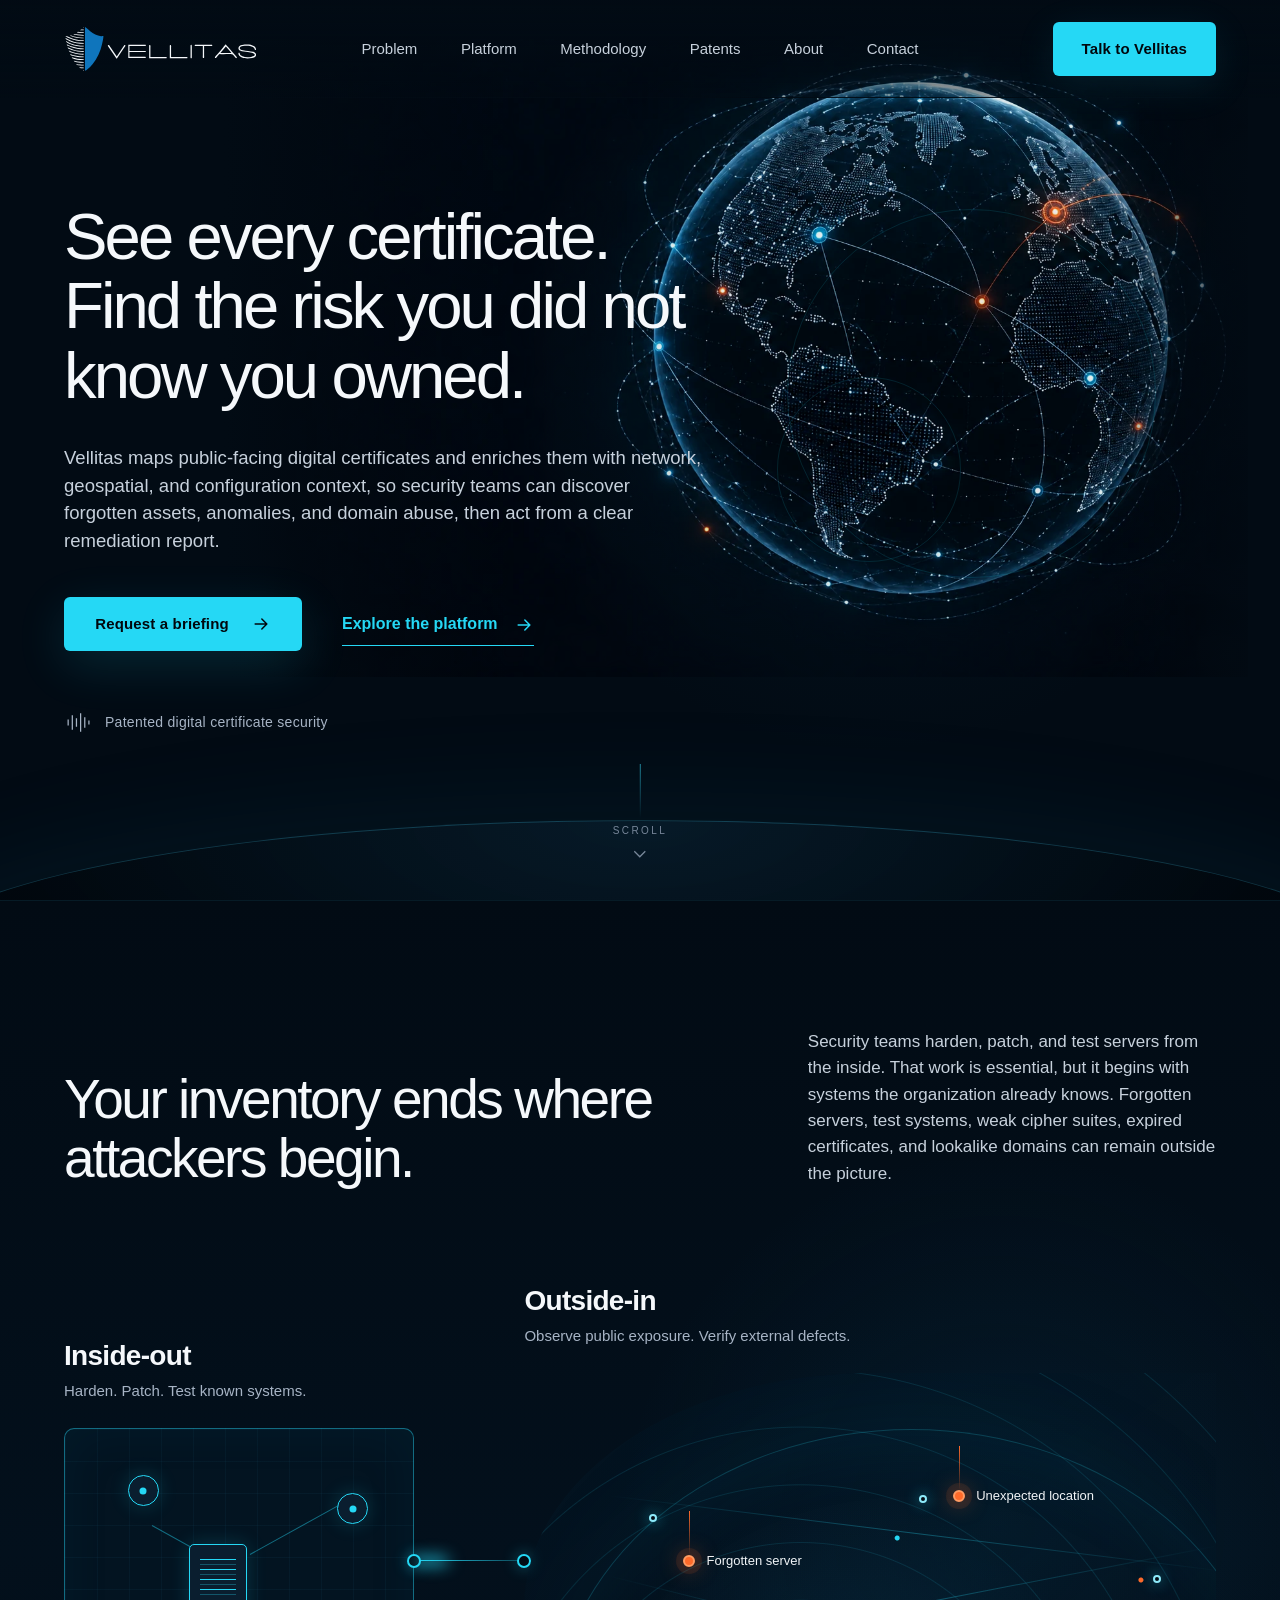
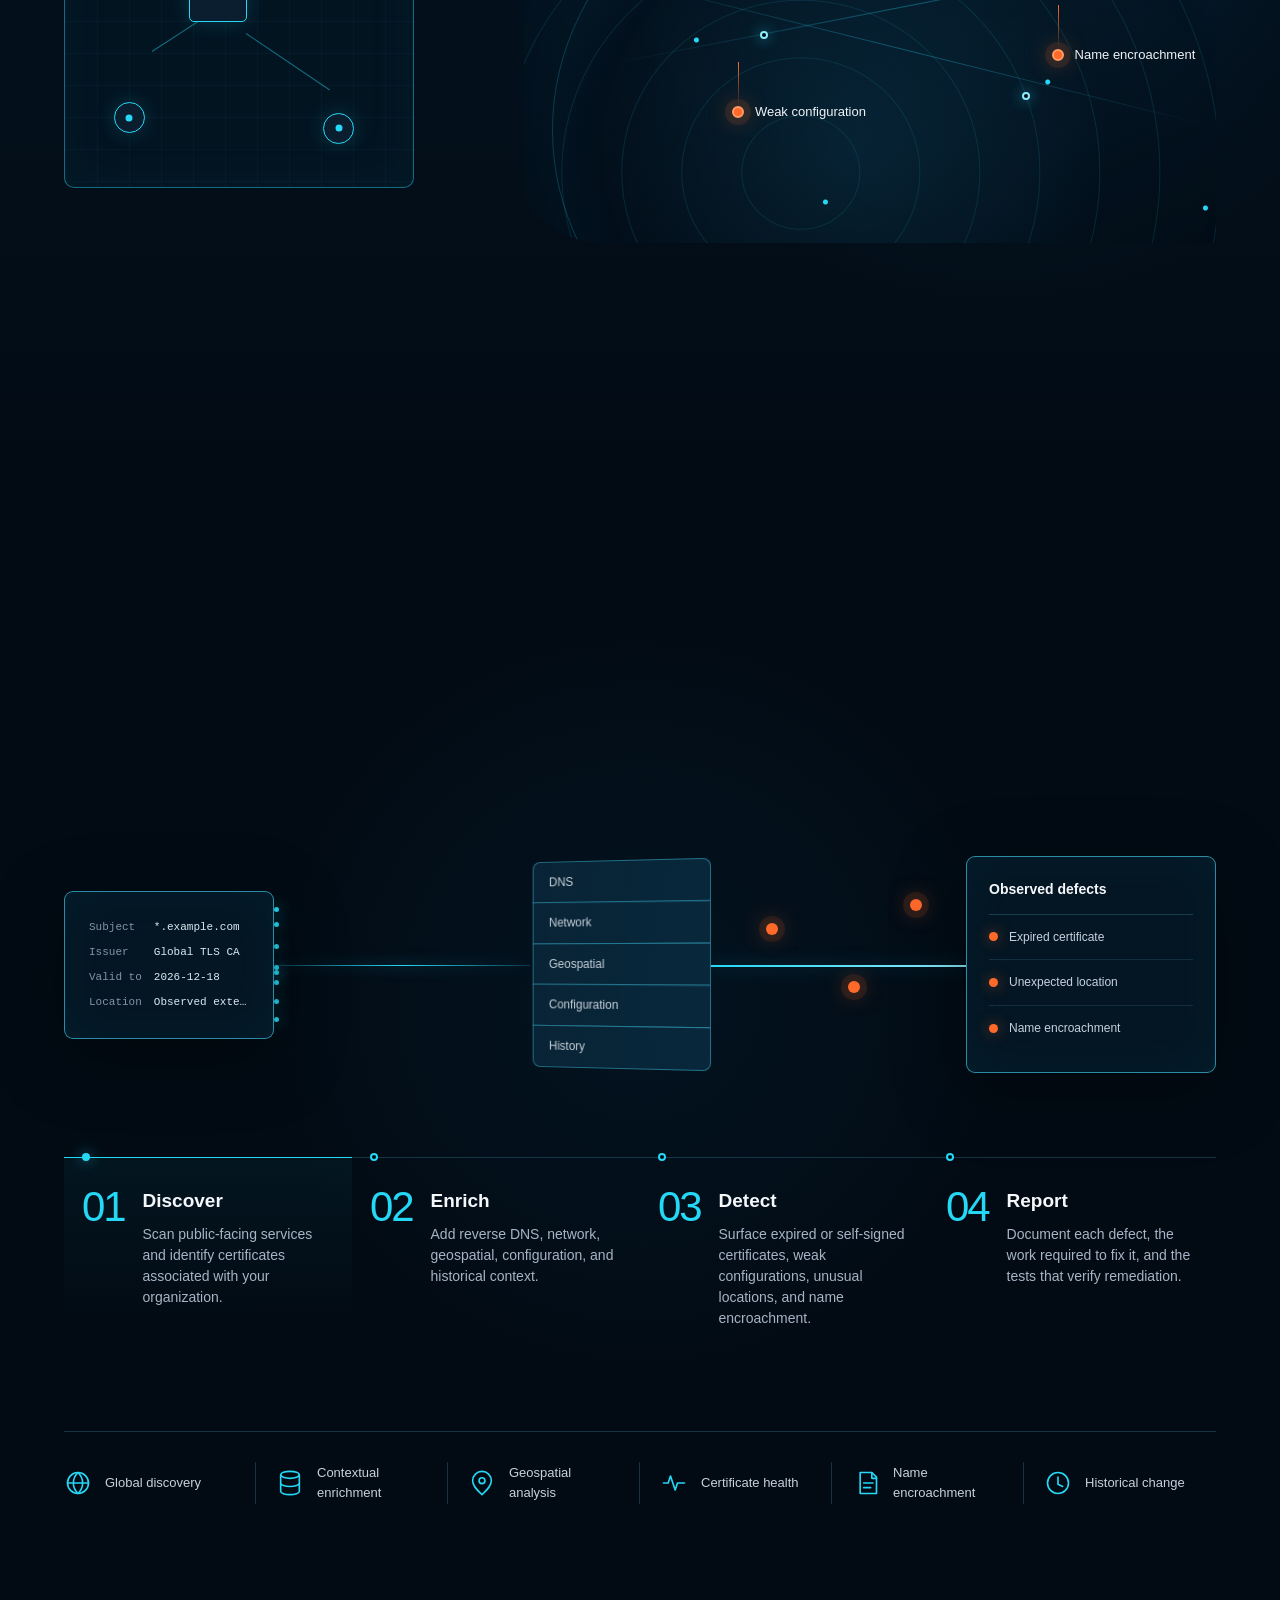
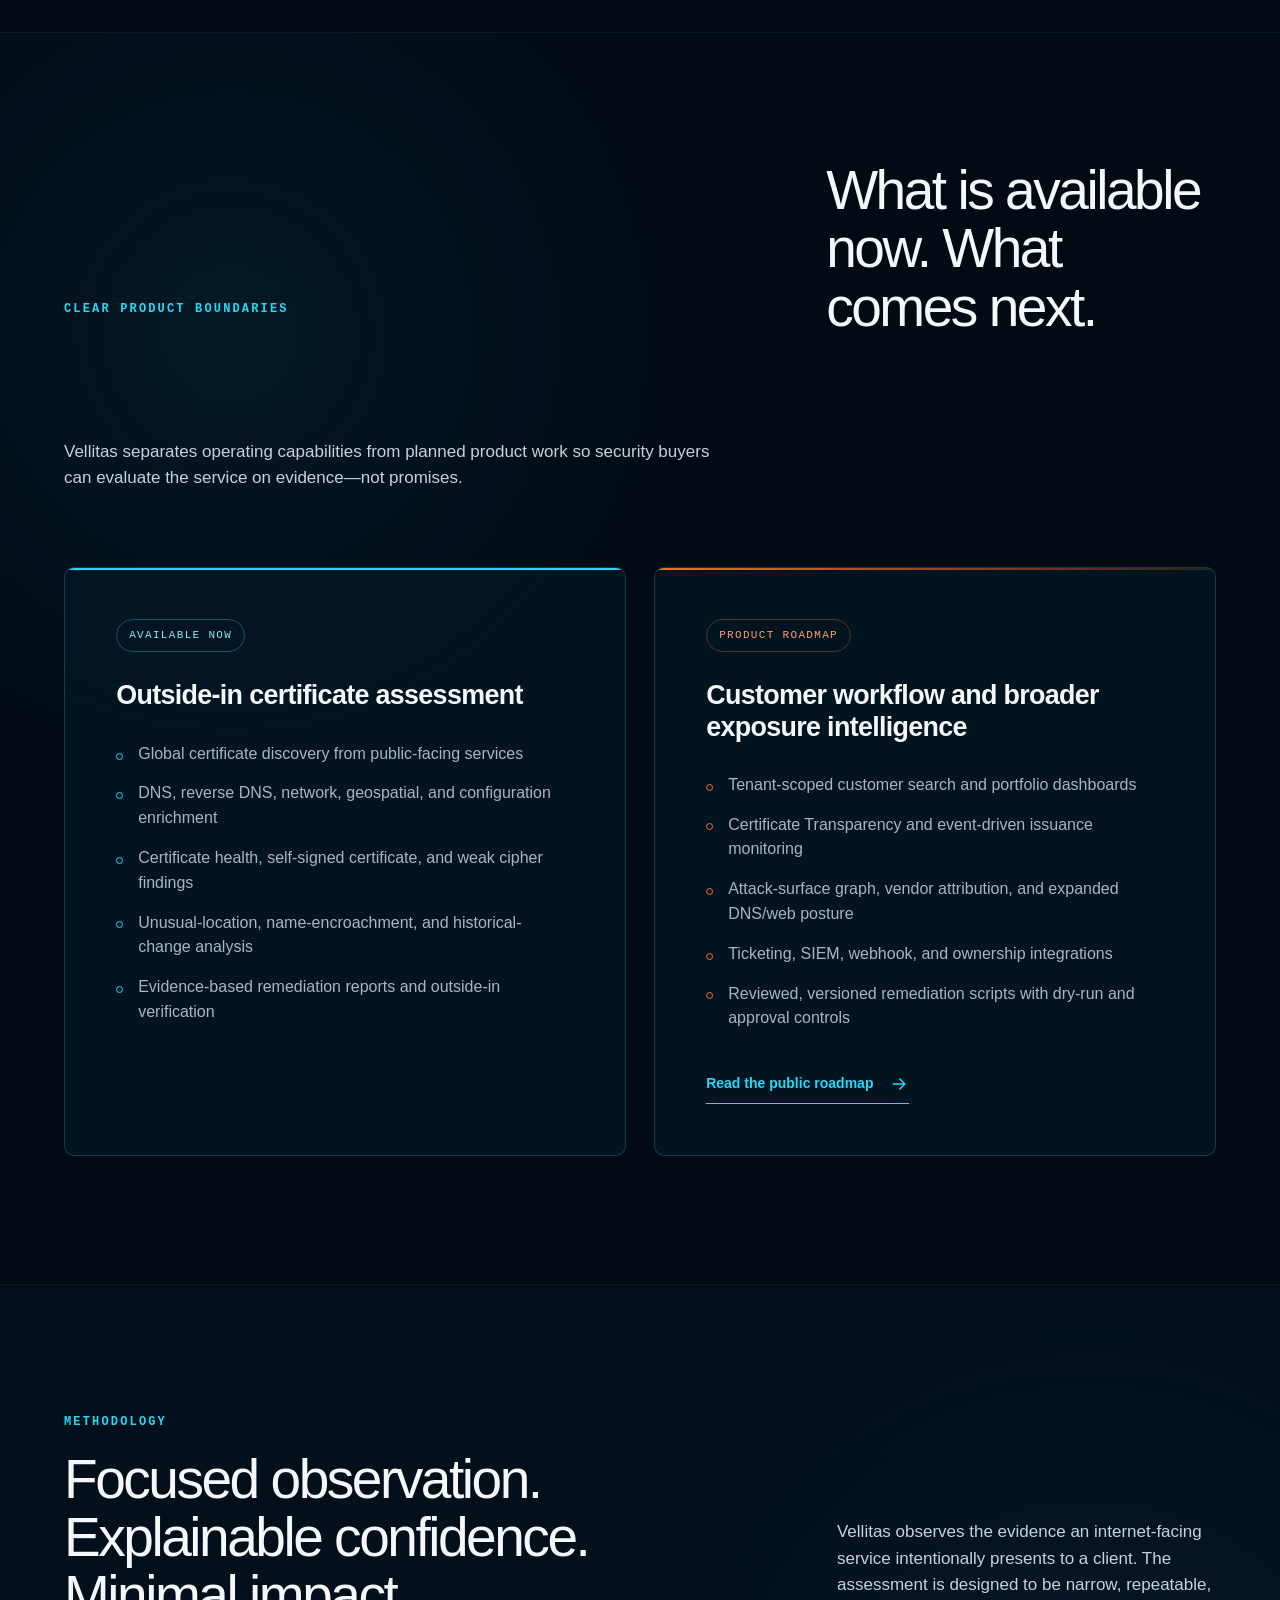
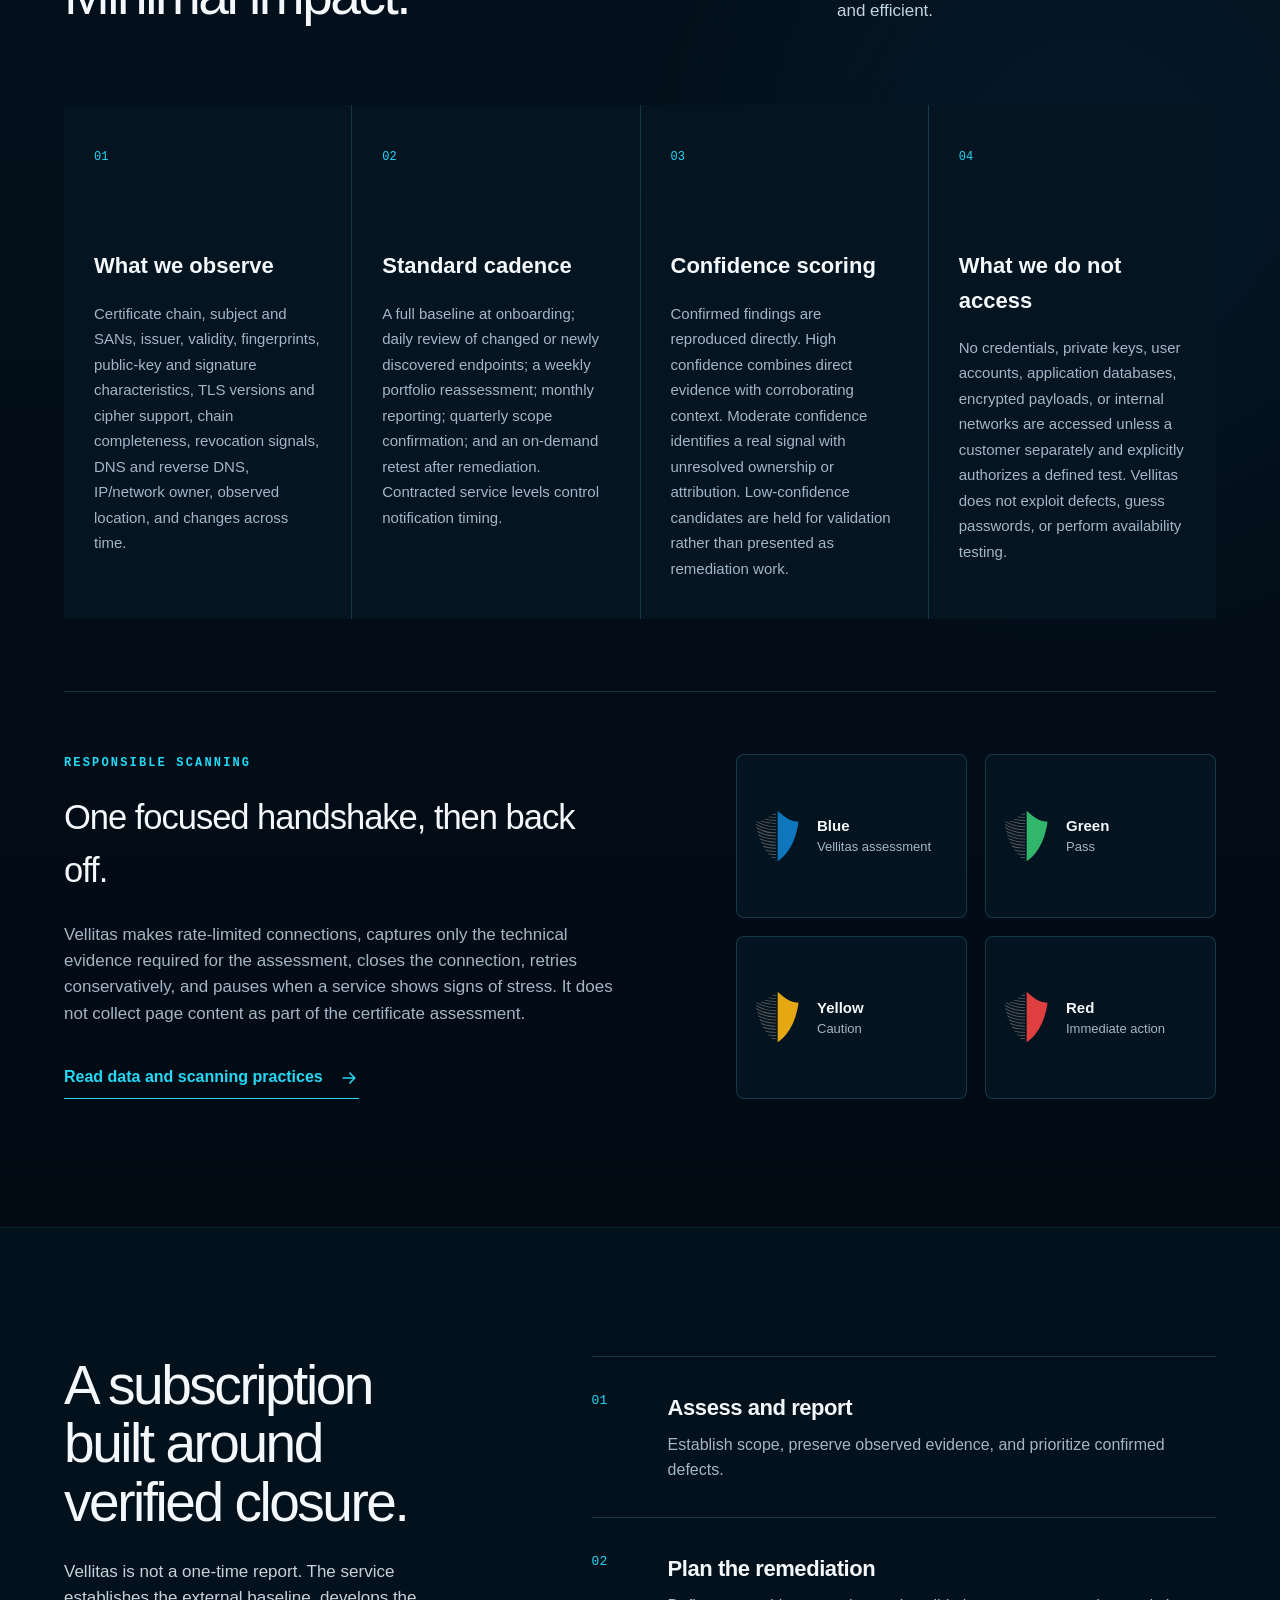
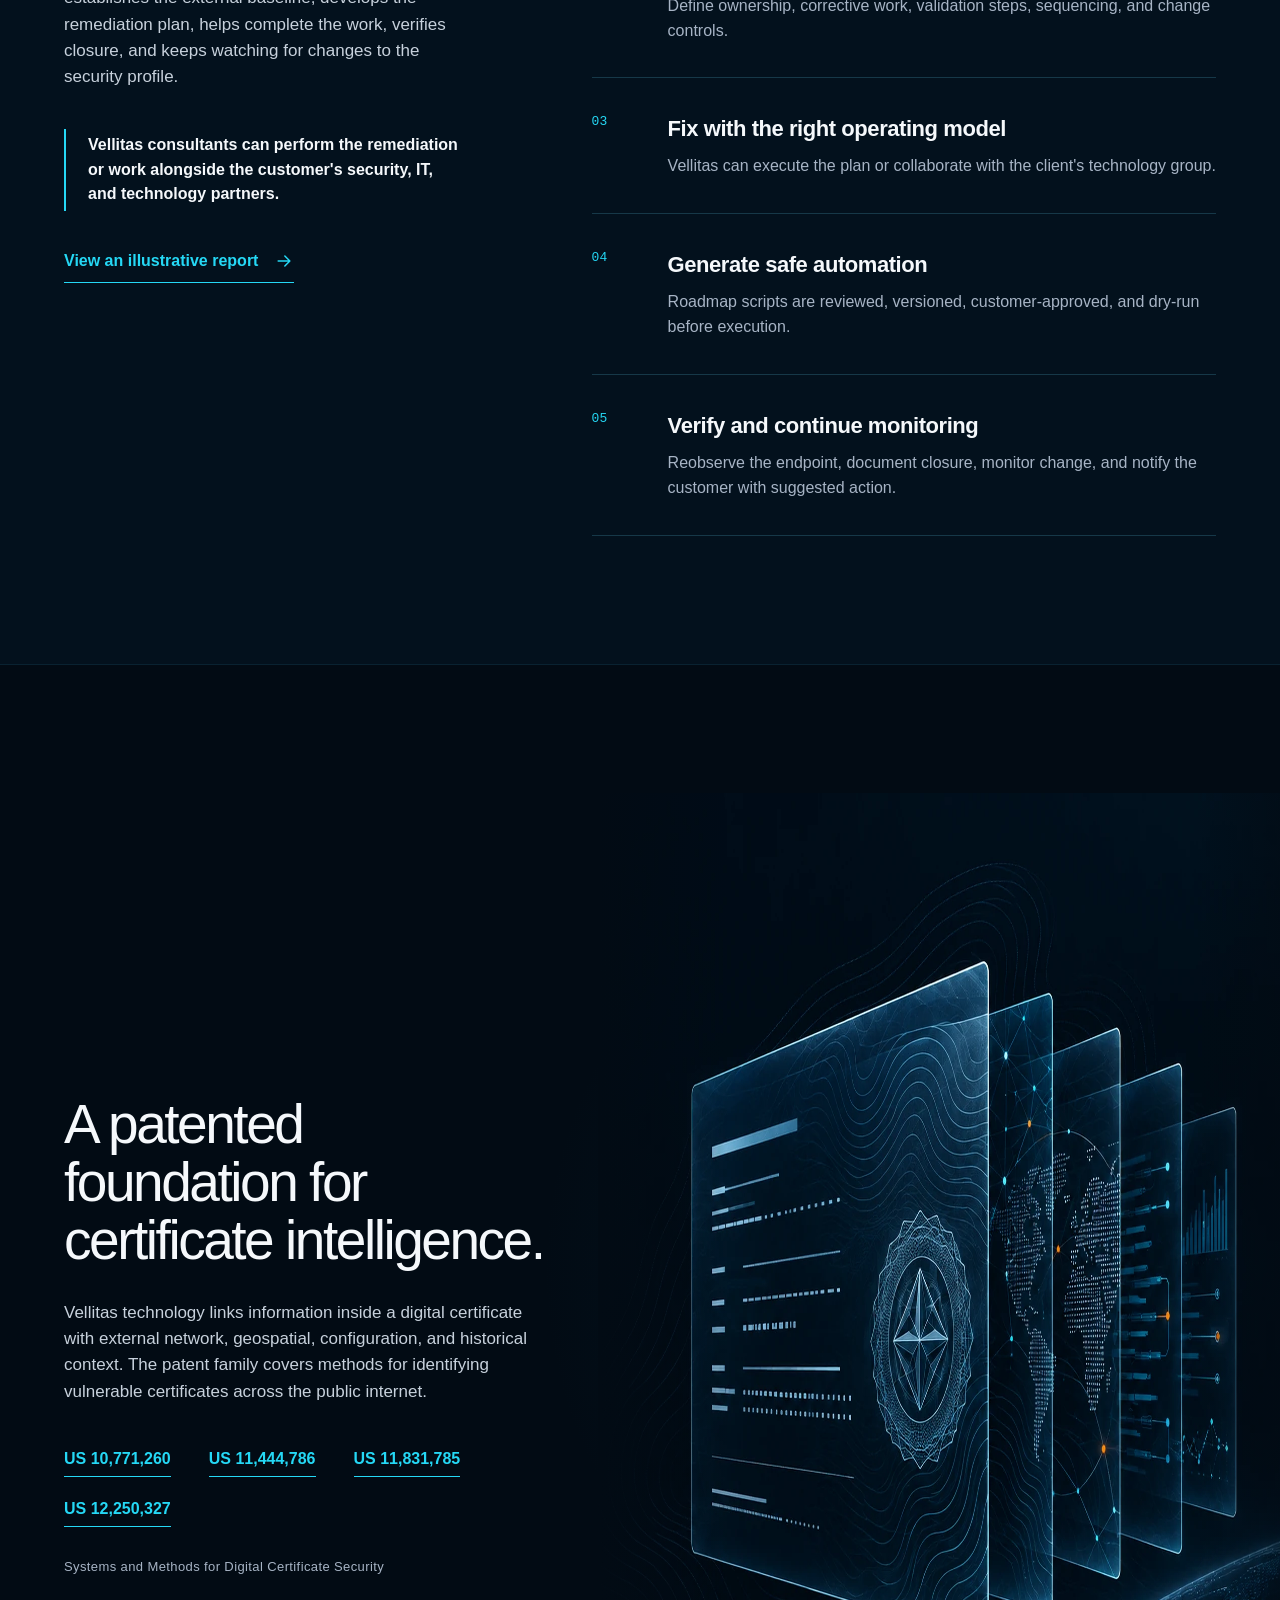
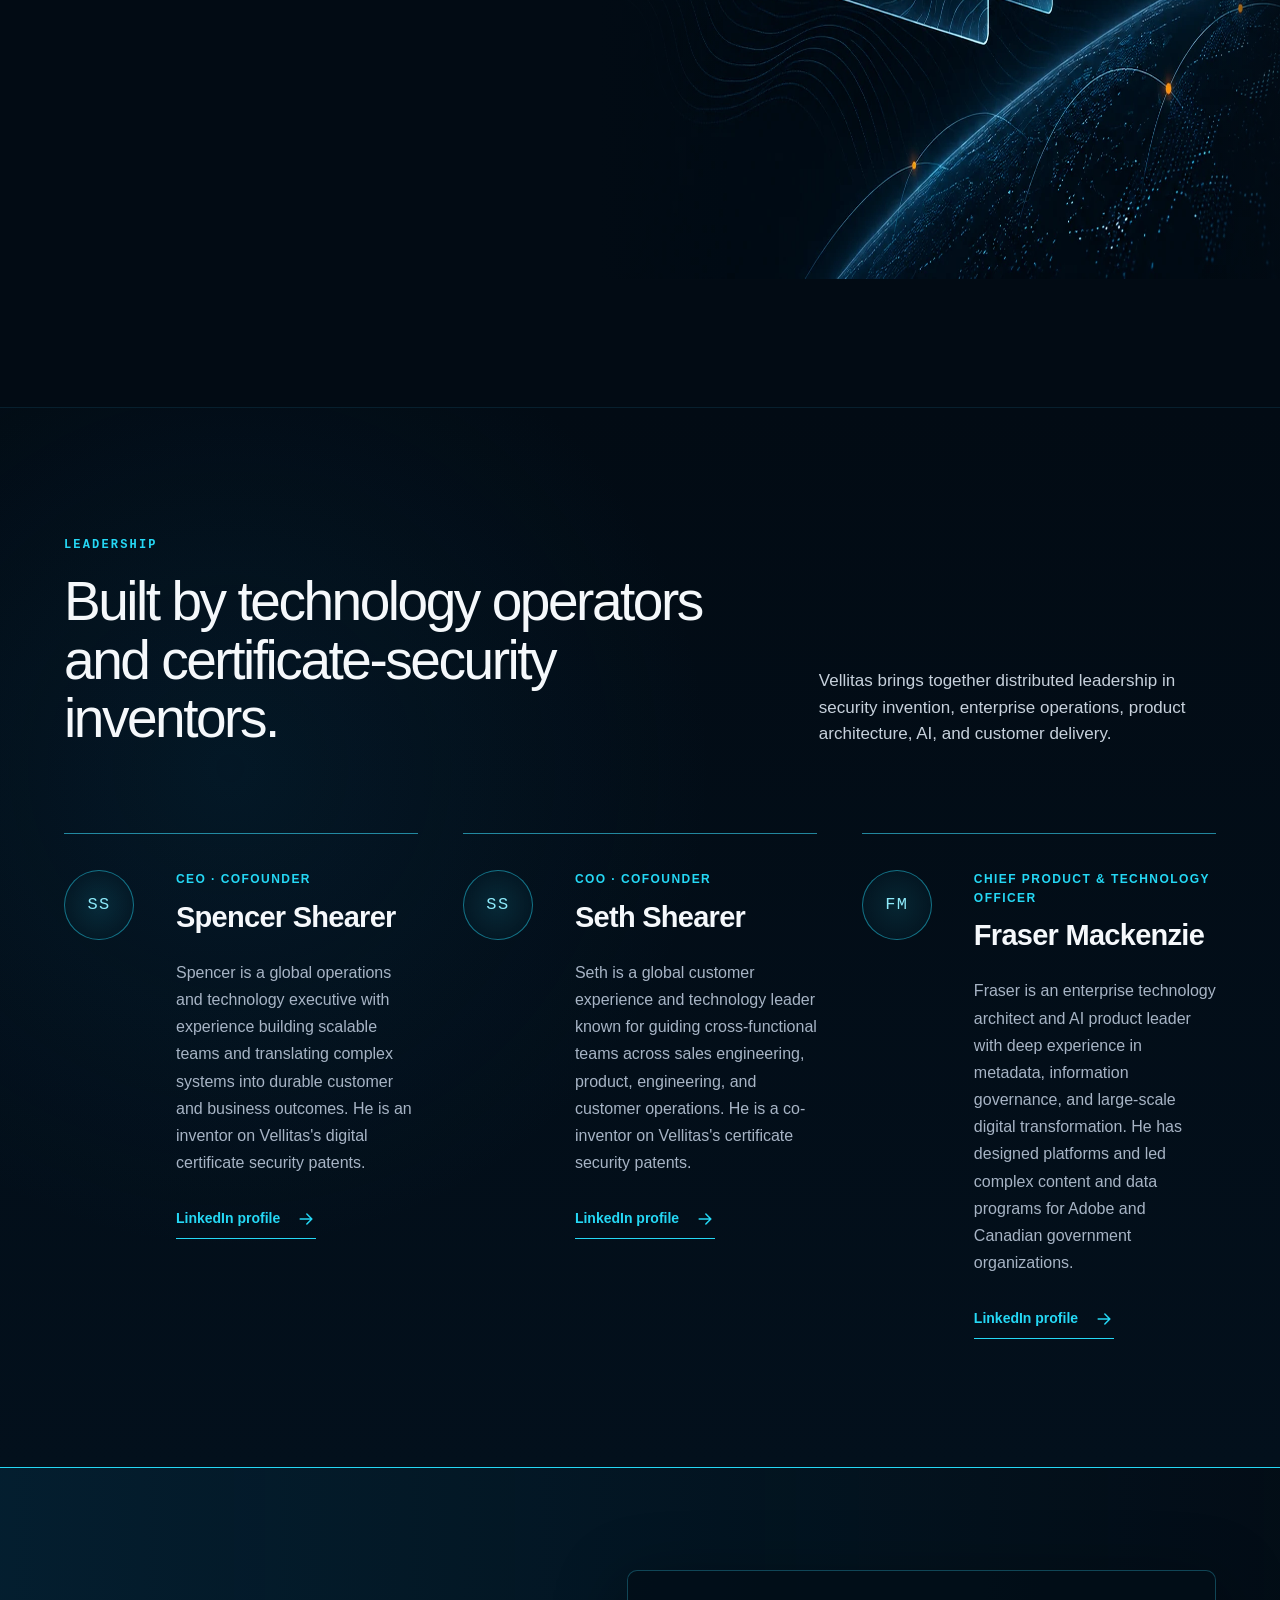
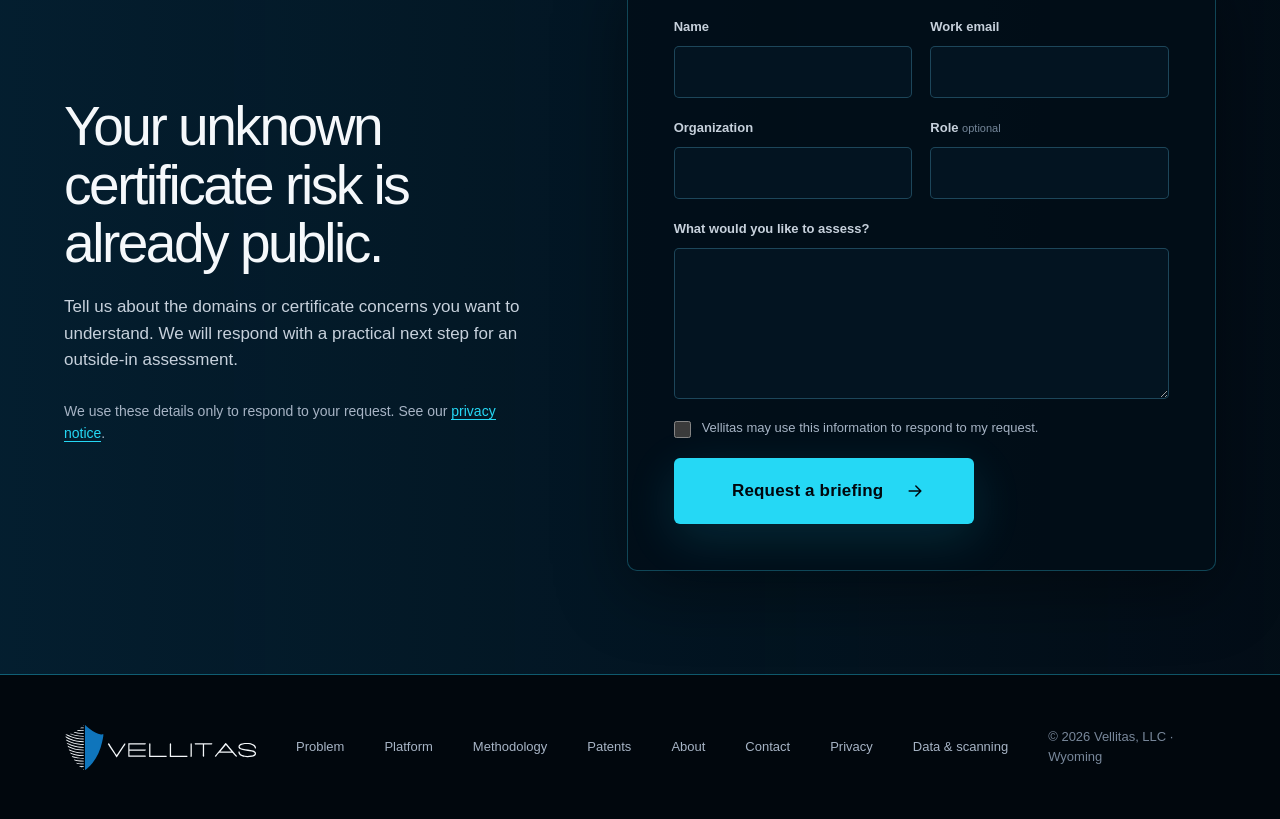
==== commit ff3b00fc: "Remove light mode and keep dark presentation" ====
--- a/index.html
+++ b/index.html
@@ -29,8 +29,7 @@
     <link rel="icon" href="assets/favicon.svg?v=20260918-2" type="image/svg+xml" />
     <link rel="manifest" href="site.webmanifest" />
     <link rel="preload" href="assets/hero-globe.webp" as="image" type="image/webp" />
-    <script src="theme.js?v=20260918-2"></script>
-    <link rel="stylesheet" href="styles.css?v=20260918-2" />
+    <link rel="stylesheet" href="styles.css?v=20260918-3" />
     <title>Vellitas | Outside-In Digital Certificate Intelligence</title>
     <script type="application/ld+json">
       {
@@ -94,14 +93,6 @@
       </nav>
 
       <div class="header-actions">
-        <button class="theme-toggle" type="button" data-theme-toggle>
-          <svg viewBox="0 0 24 24" aria-hidden="true">
-            <g class="theme-icon theme-icon--system"><rect x="3.5" y="4.5" width="17" height="12" rx="1.5" /><path d="M9 20h6M12 16.5V20" /></g>
-            <g class="theme-icon theme-icon--light"><circle cx="12" cy="12" r="3.5" /><path d="M12 2v2M12 20v2M2 12h2M20 12h2M4.9 4.9l1.4 1.4M17.7 17.7l1.4 1.4M19.1 4.9l-1.4 1.4M6.3 17.7l-1.4 1.4" /></g>
-            <g class="theme-icon theme-icon--dark"><path d="M20 15.2A8.4 8.4 0 0 1 8.8 4 8.5 8.5 0 1 0 20 15.2Z" /></g>
-          </svg>
-          <span class="sr-only" data-theme-label>System theme</span>
-        </button>
         <a class="button button--header" href="#contact">Talk to Vellitas</a>
       </div>
     </header>
@@ -707,6 +698,6 @@
         .reveal { opacity: 1; transform: none; }
       </style>
     </noscript>
-    <script src="script.js?v=20260918-2" defer></script>
+    <script src="script.js?v=20260918-3" defer></script>
   </body>
 </html>
--- a/styles.css
+++ b/styles.css
@@ -1,5 +1,5 @@
 :root {
-  color-scheme: dark light;
+  color-scheme: dark;
   --bg: #020b14;
   --bg-deep: #01070d;
   --surface: #071827;
@@ -20,22 +20,6 @@
   --ease: cubic-bezier(0.22, 1, 0.36, 1);
 }
 
-html[data-theme="light"] {
-  --bg: #f4f7fa;
-  --bg-deep: #e8eef4;
-  --surface: #ffffff;
-  --surface-soft: #edf3f7;
-  --text: #102333;
-  --muted: #53697b;
-  --muted-strong: #354c5f;
-  --cyan: #007e9d;
-  --cyan-soft: #006c88;
-  --orange: #c94c16;
-  --line: rgba(23, 94, 121, 0.2);
-  --line-strong: rgba(0, 126, 157, 0.55);
-  --shadow: 0 18px 55px rgba(36, 63, 78, 0.14);
-}
-
 *,
 *::before,
 *::after {
@@ -165,18 +149,6 @@
   height: auto;
 }
 
-.wordmark__light {
-  display: none;
-}
-
-html[data-theme="light"] .wordmark--adaptive .wordmark__dark {
-  display: none;
-}
-
-html[data-theme="light"] .wordmark--adaptive .wordmark__light {
-  display: block;
-}
-
 .site-nav {
   display: flex;
   align-items: center;
@@ -193,47 +165,6 @@
   justify-self: end;
   gap: 14px;
   grid-area: actions;
-}
-
-.theme-toggle {
-  display: grid;
-  width: 44px;
-  height: 44px;
-  flex: 0 0 auto;
-  place-items: center;
-  border: 1px solid rgba(37, 216, 245, 0.34);
-  border-radius: 50%;
-  background: rgba(4, 22, 35, 0.68);
-  color: var(--muted-strong);
-  padding: 0;
-  cursor: pointer;
-  transition: border-color 180ms ease, color 180ms ease, background 180ms ease;
-}
-
-.theme-toggle:hover {
-  border-color: var(--cyan);
-  color: var(--cyan);
-  background: rgba(7, 35, 52, 0.94);
-}
-
-.theme-toggle svg {
-  width: 20px;
-  height: 20px;
-  fill: none;
-  stroke: currentColor;
-  stroke-linecap: round;
-  stroke-linejoin: round;
-  stroke-width: 1.5;
-}
-
-.theme-icon {
-  display: none;
-}
-
-html[data-theme-preference="system"] .theme-icon--system,
-html[data-theme-preference="light"] .theme-icon--light,
-html[data-theme-preference="dark"] .theme-icon--dark {
-  display: block;
 }
 
 .site-nav a,
@@ -2171,121 +2102,6 @@
   color: var(--cyan);
 }
 
-/* Light mode keeps the evidence-rich hero and dark presentation panels intact while
-   moving reading-heavy sections onto a high-contrast light surface. */
-html[data-theme="light"] body {
-  background:
-    radial-gradient(circle at 86% 8%, rgba(28, 128, 164, 0.09), transparent 28rem),
-    var(--bg);
-}
-
-html[data-theme="light"] :is(
-  .site-header,
-  .hero,
-  .patents,
-  .contact,
-  .report-hero,
-  .report-cta,
-  .site-footer
-) {
-  --bg: #020b14;
-  --bg-deep: #01070d;
-  --surface: #071827;
-  --surface-soft: #0a1e2f;
-  --text: #f5f8fb;
-  --muted: #a7b4c5;
-  --muted-strong: #c7d1dc;
-  --cyan: #25d8f5;
-  --cyan-soft: #8deafa;
-  --orange: #ff6a2a;
-  --line: rgba(85, 178, 210, 0.24);
-  --line-strong: rgba(55, 216, 247, 0.6);
-}
-
-html[data-theme="light"] .problem {
-  background:
-    radial-gradient(circle at 78% 53%, rgba(45, 153, 188, 0.11), transparent 32%),
-    linear-gradient(180deg, #f4f7fa, #edf3f7 55%, #f4f7fa);
-}
-
-html[data-theme="light"] .platform {
-  background:
-    radial-gradient(circle at 50% 45%, rgba(45, 153, 188, 0.08), transparent 42%),
-    var(--bg);
-}
-
-html[data-theme="light"] .capability-status {
-  background:
-    radial-gradient(circle at 18% 24%, rgba(45, 153, 188, 0.09), transparent 28rem),
-    #eef4f7;
-}
-
-html[data-theme="light"] .capability-panel,
-html[data-theme="light"] .status-legend > div {
-  background: rgba(255, 255, 255, 0.88);
-  box-shadow: 0 16px 48px rgba(37, 65, 80, 0.08);
-}
-
-html[data-theme="light"] .methodology {
-  background:
-    radial-gradient(circle at 85% 32%, rgba(45, 153, 188, 0.09), transparent 30rem),
-    linear-gradient(180deg, #f7f9fb, #edf3f7);
-}
-
-html[data-theme="light"] :is(.known-map, .signal-field, .evidence-flow__track, .method-card) {
-  --bg: #020b14;
-  --surface: #071827;
-  --surface-soft: #0a1e2f;
-  --text: #f5f8fb;
-  --muted: #a7b4c5;
-  --muted-strong: #c7d1dc;
-  --cyan: #25d8f5;
-  --cyan-soft: #8deafa;
-  --orange: #ff6a2a;
-}
-
-html[data-theme="light"] :is(.known-map, .signal-field) {
-  background-color: #041421;
-}
-
-html[data-theme="light"] :is(.certificate-sample, .finding-list) {
-  background: #051826;
-  color: #f5f8fb;
-}
-
-html[data-theme="light"] .method-card {
-  color: var(--text);
-}
-
-html[data-theme="light"] .outcomes {
-  background: #f7f9fb;
-}
-
-html[data-theme="light"] .leadership {
-  background:
-    radial-gradient(circle at 18% 34%, rgba(45, 153, 188, 0.09), transparent 30rem),
-    linear-gradient(180deg, #f4f7fa, #edf3f7);
-}
-
-html[data-theme="light"] .leader-card__mark {
-  background: radial-gradient(circle, rgba(0, 126, 157, 0.13), rgba(236, 244, 248, 0.9));
-}
-
-html[data-theme="light"] .legal-main {
-  background:
-    radial-gradient(circle at 75% 14%, rgba(45, 153, 188, 0.09), transparent 30rem),
-    var(--bg);
-}
-
-html[data-theme="light"] .report-body {
-  background: #f7f9fb;
-}
-
-html[data-theme="light"] .not-found .theme-toggle {
-  background: rgba(255, 255, 255, 0.78);
-  color: var(--muted-strong);
-}
-
 .retention-list {
   margin: 28px 0 0;
 }
@@ -2428,11 +2244,6 @@
 
   .header-actions {
     gap: 0;
-  }
-
-  .theme-toggle {
-    width: 40px;
-    height: 40px;
   }
 
   .menu-toggle {
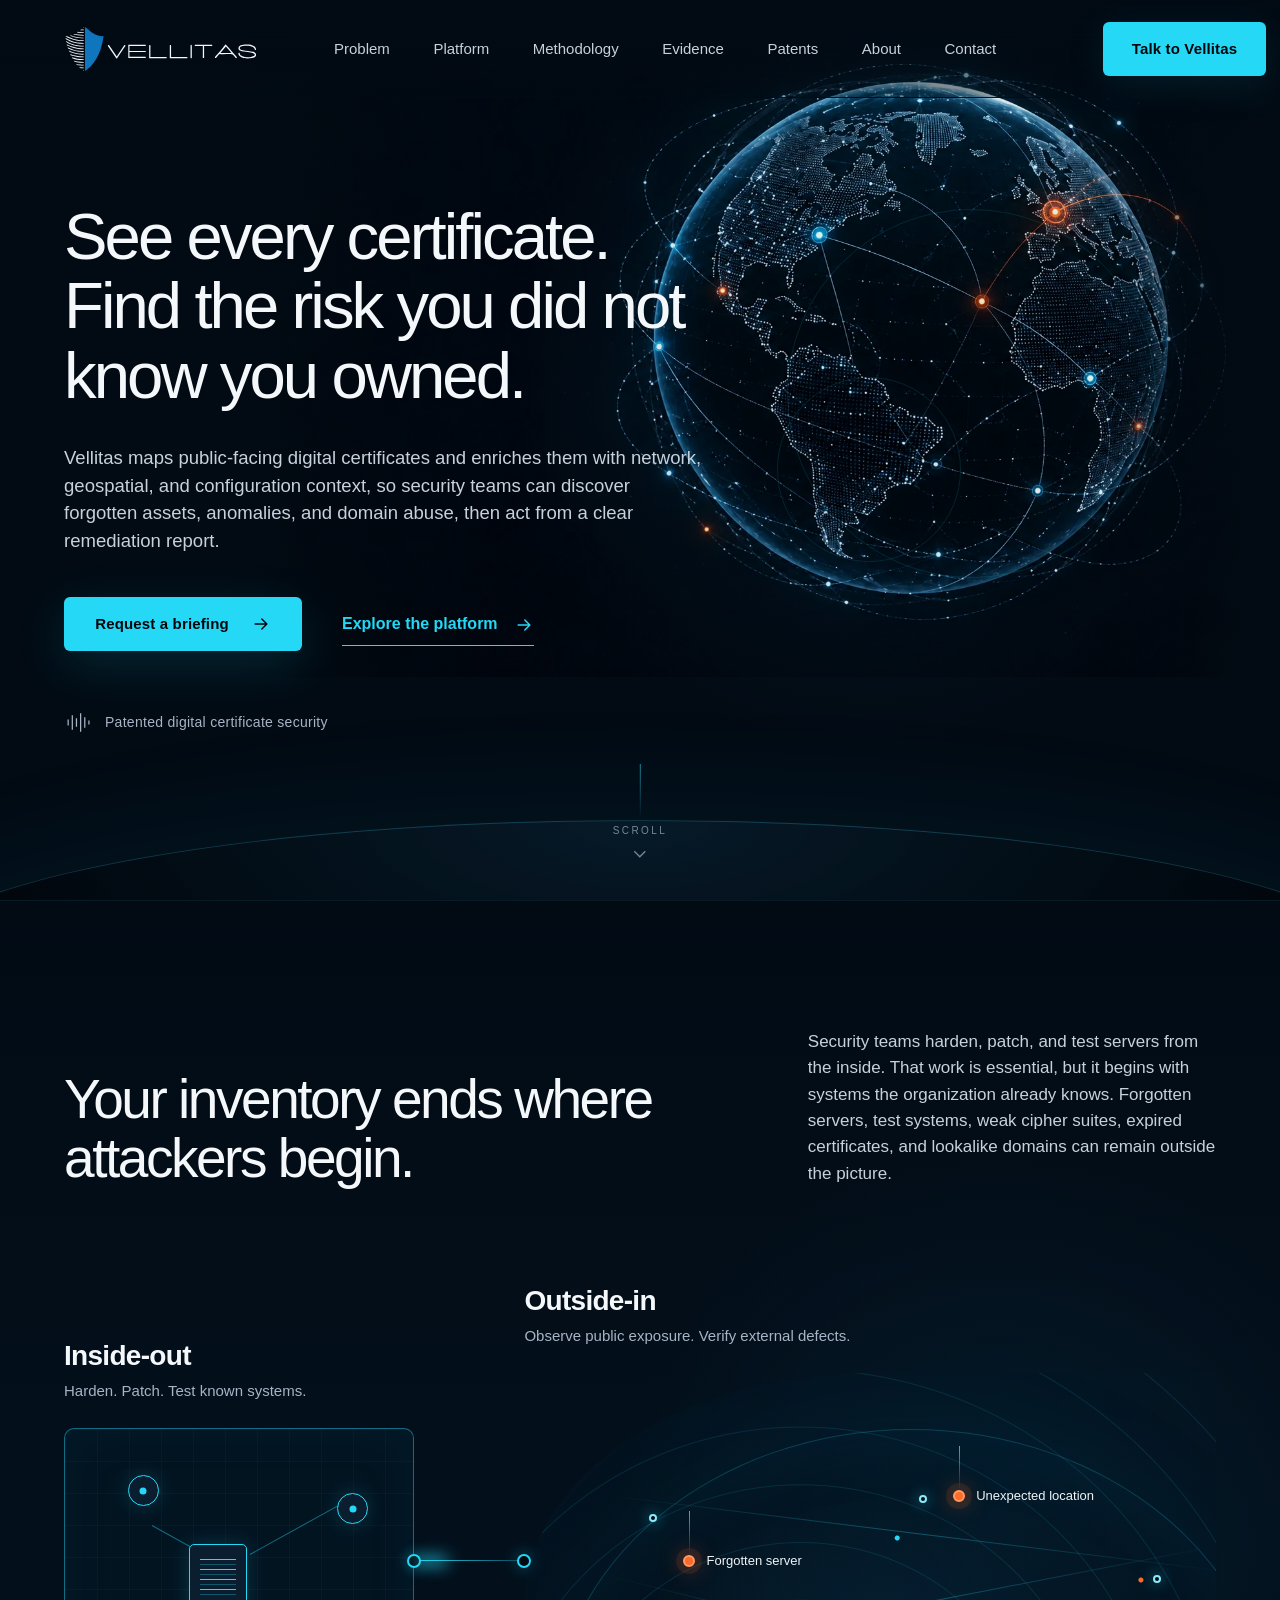
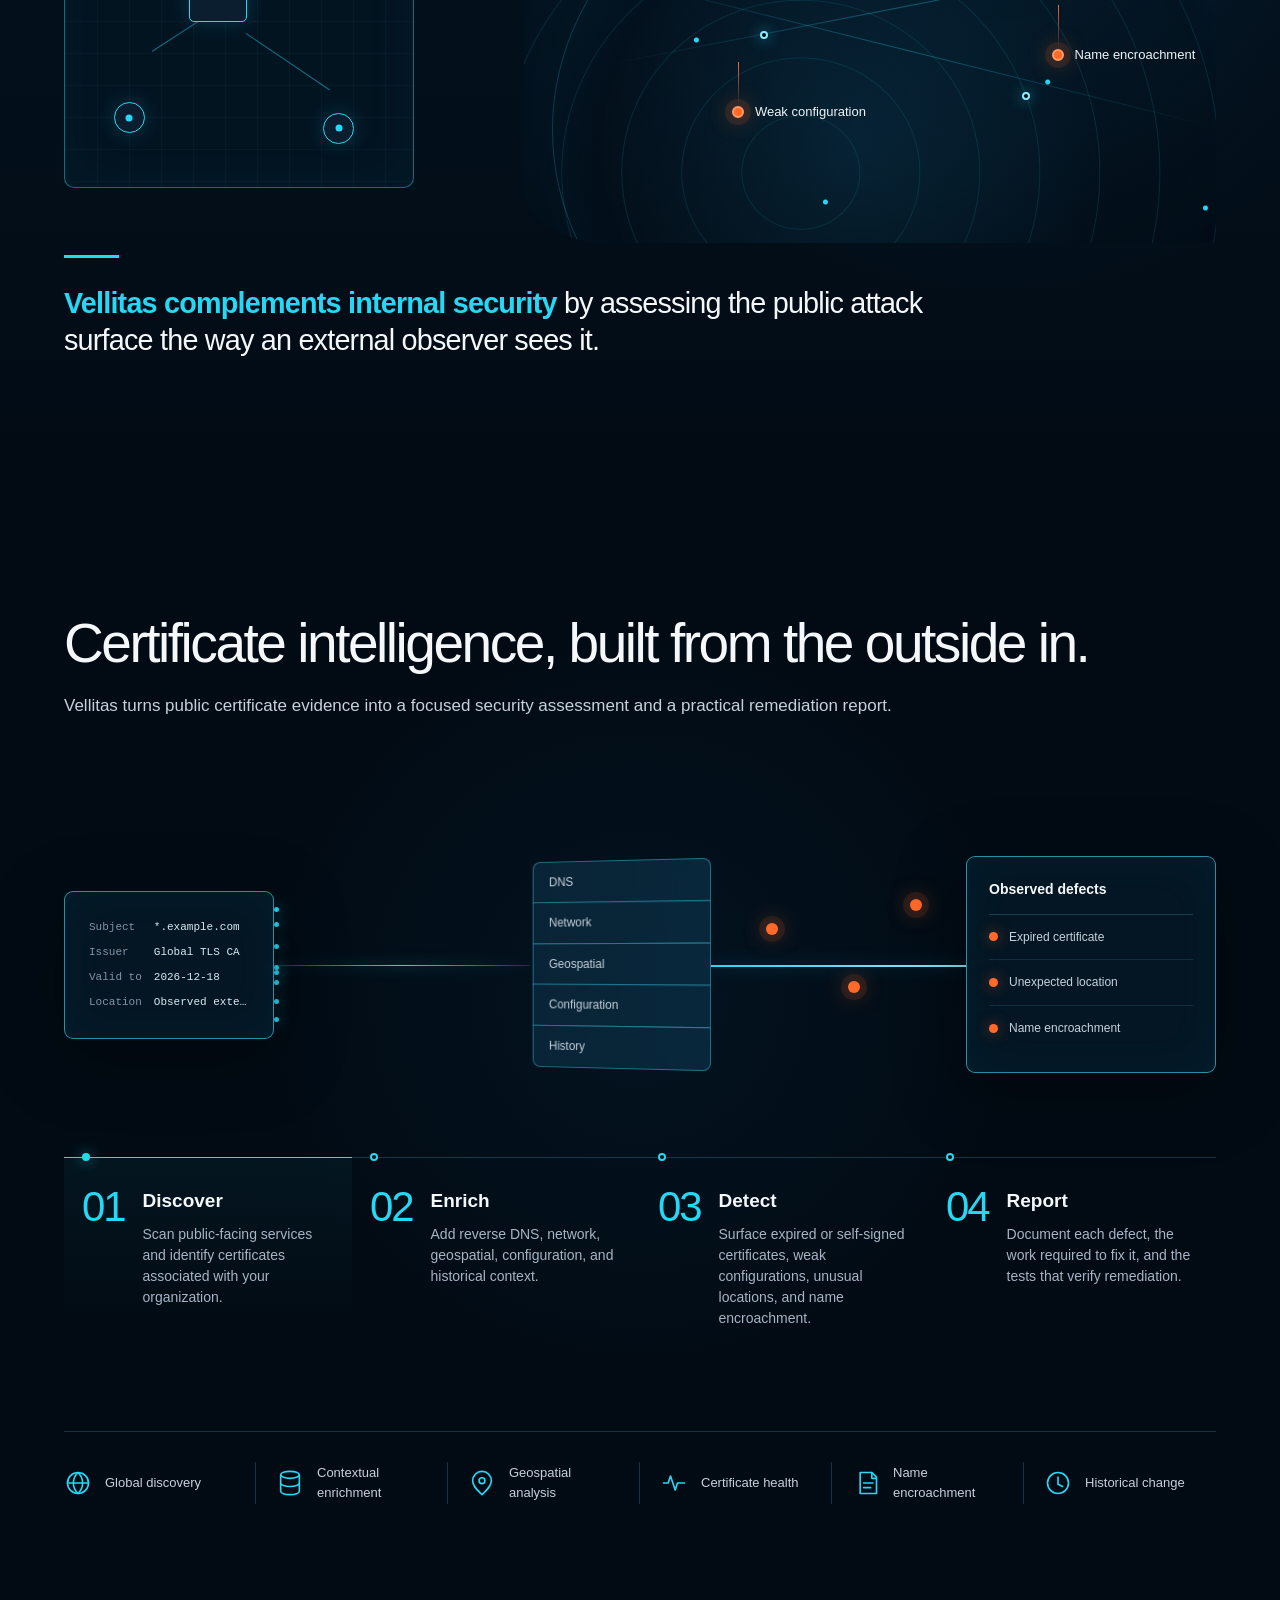
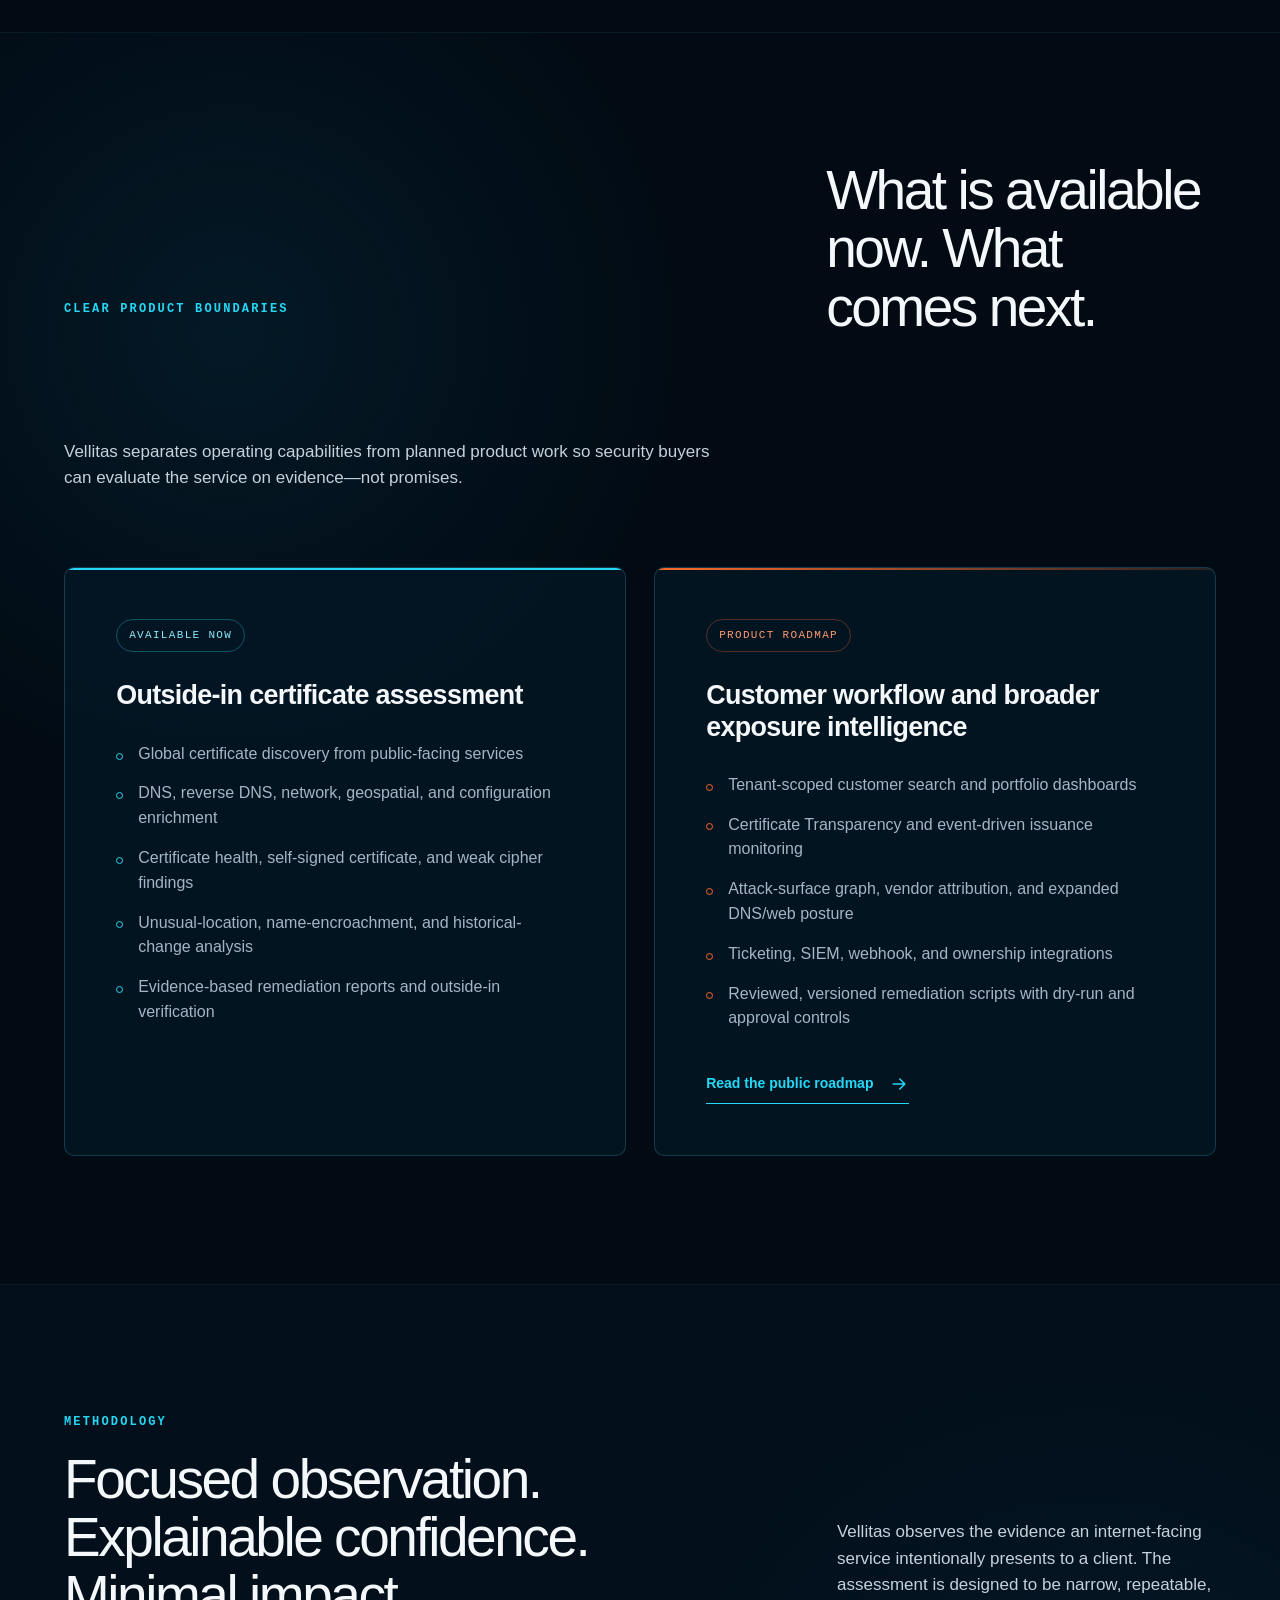
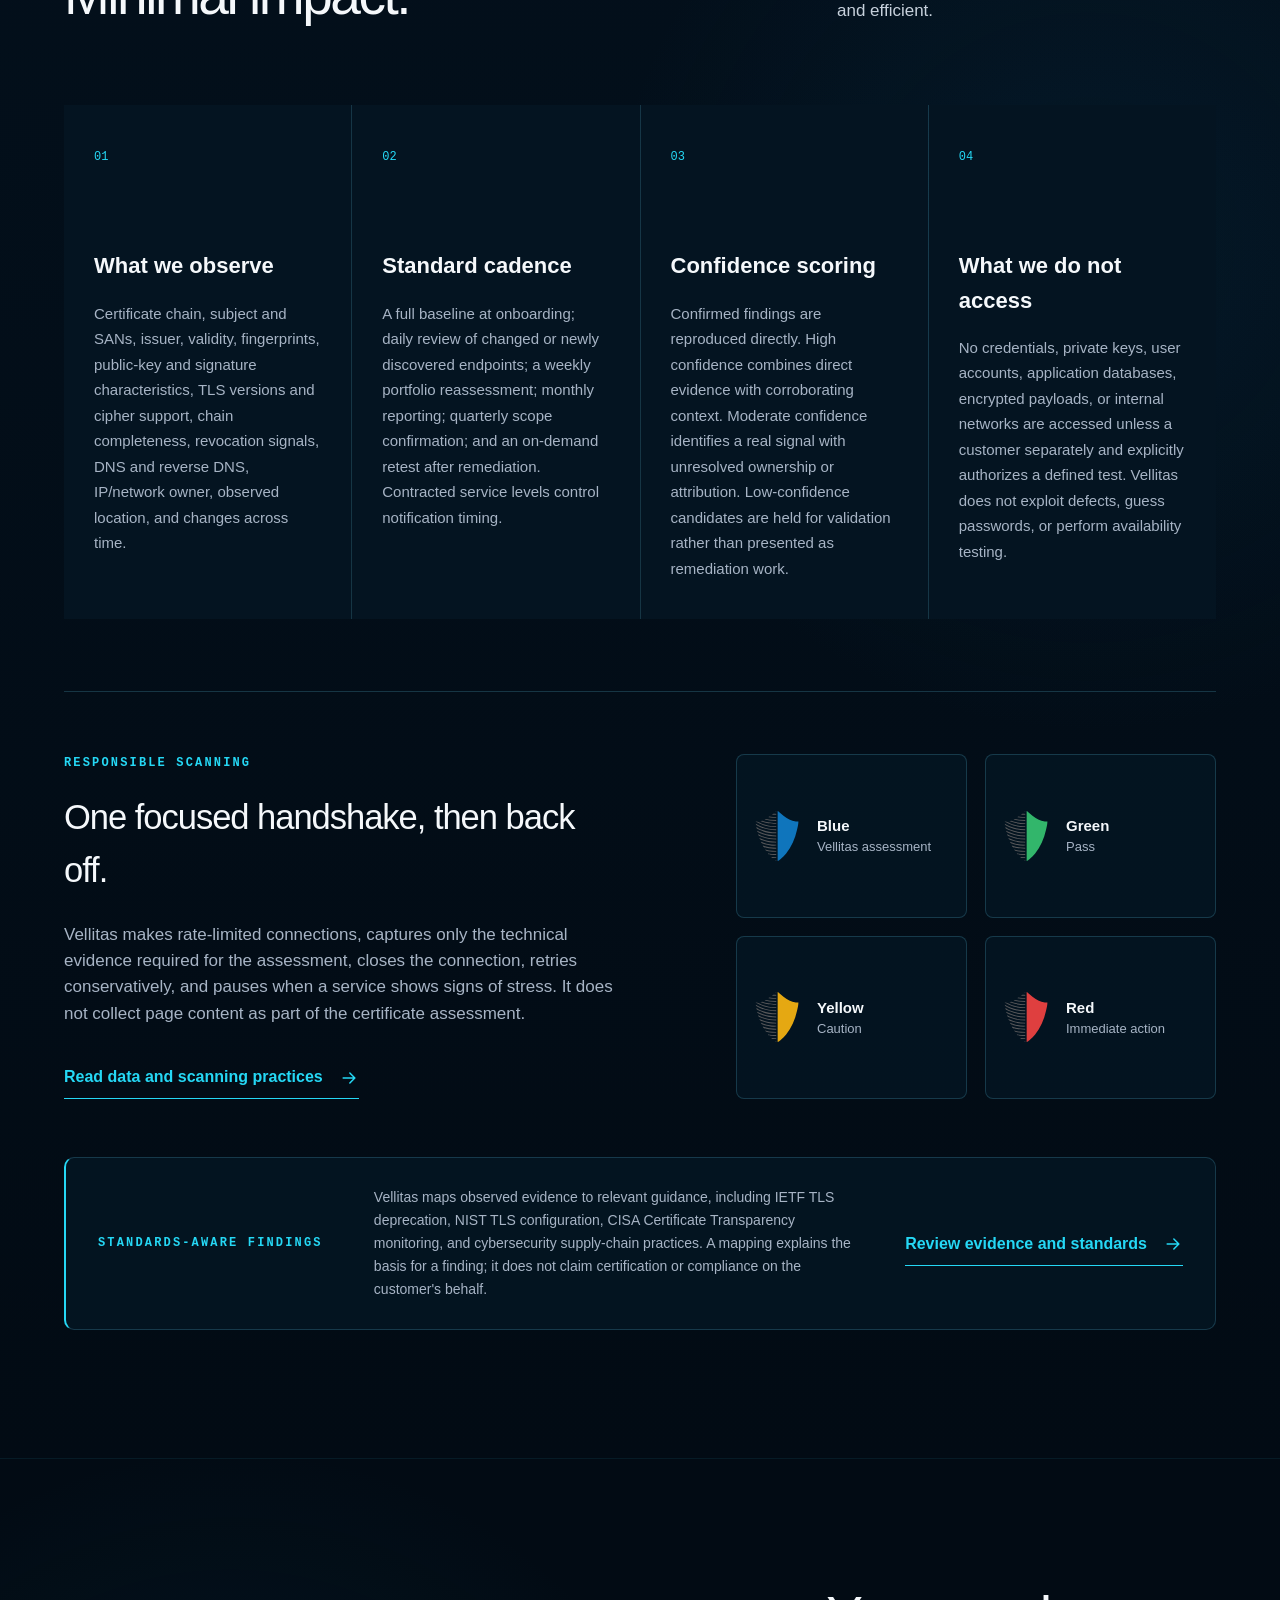
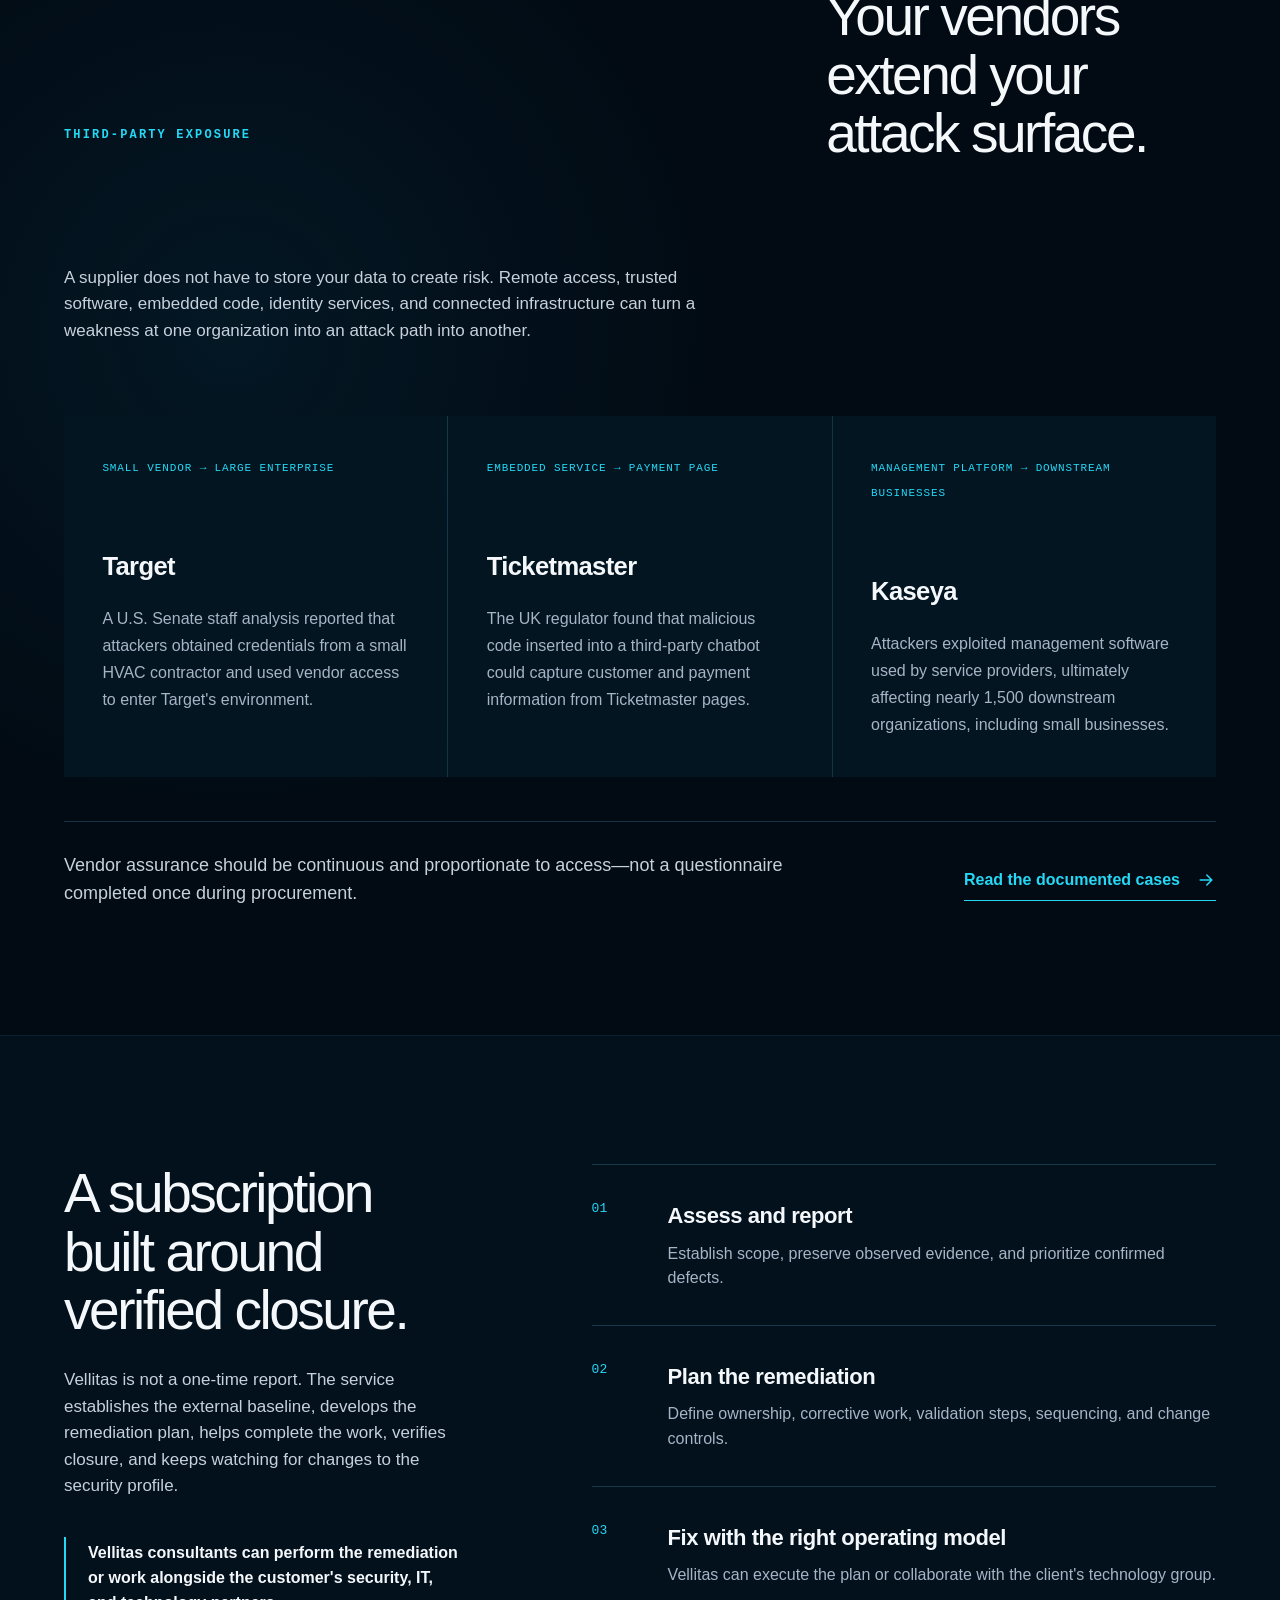
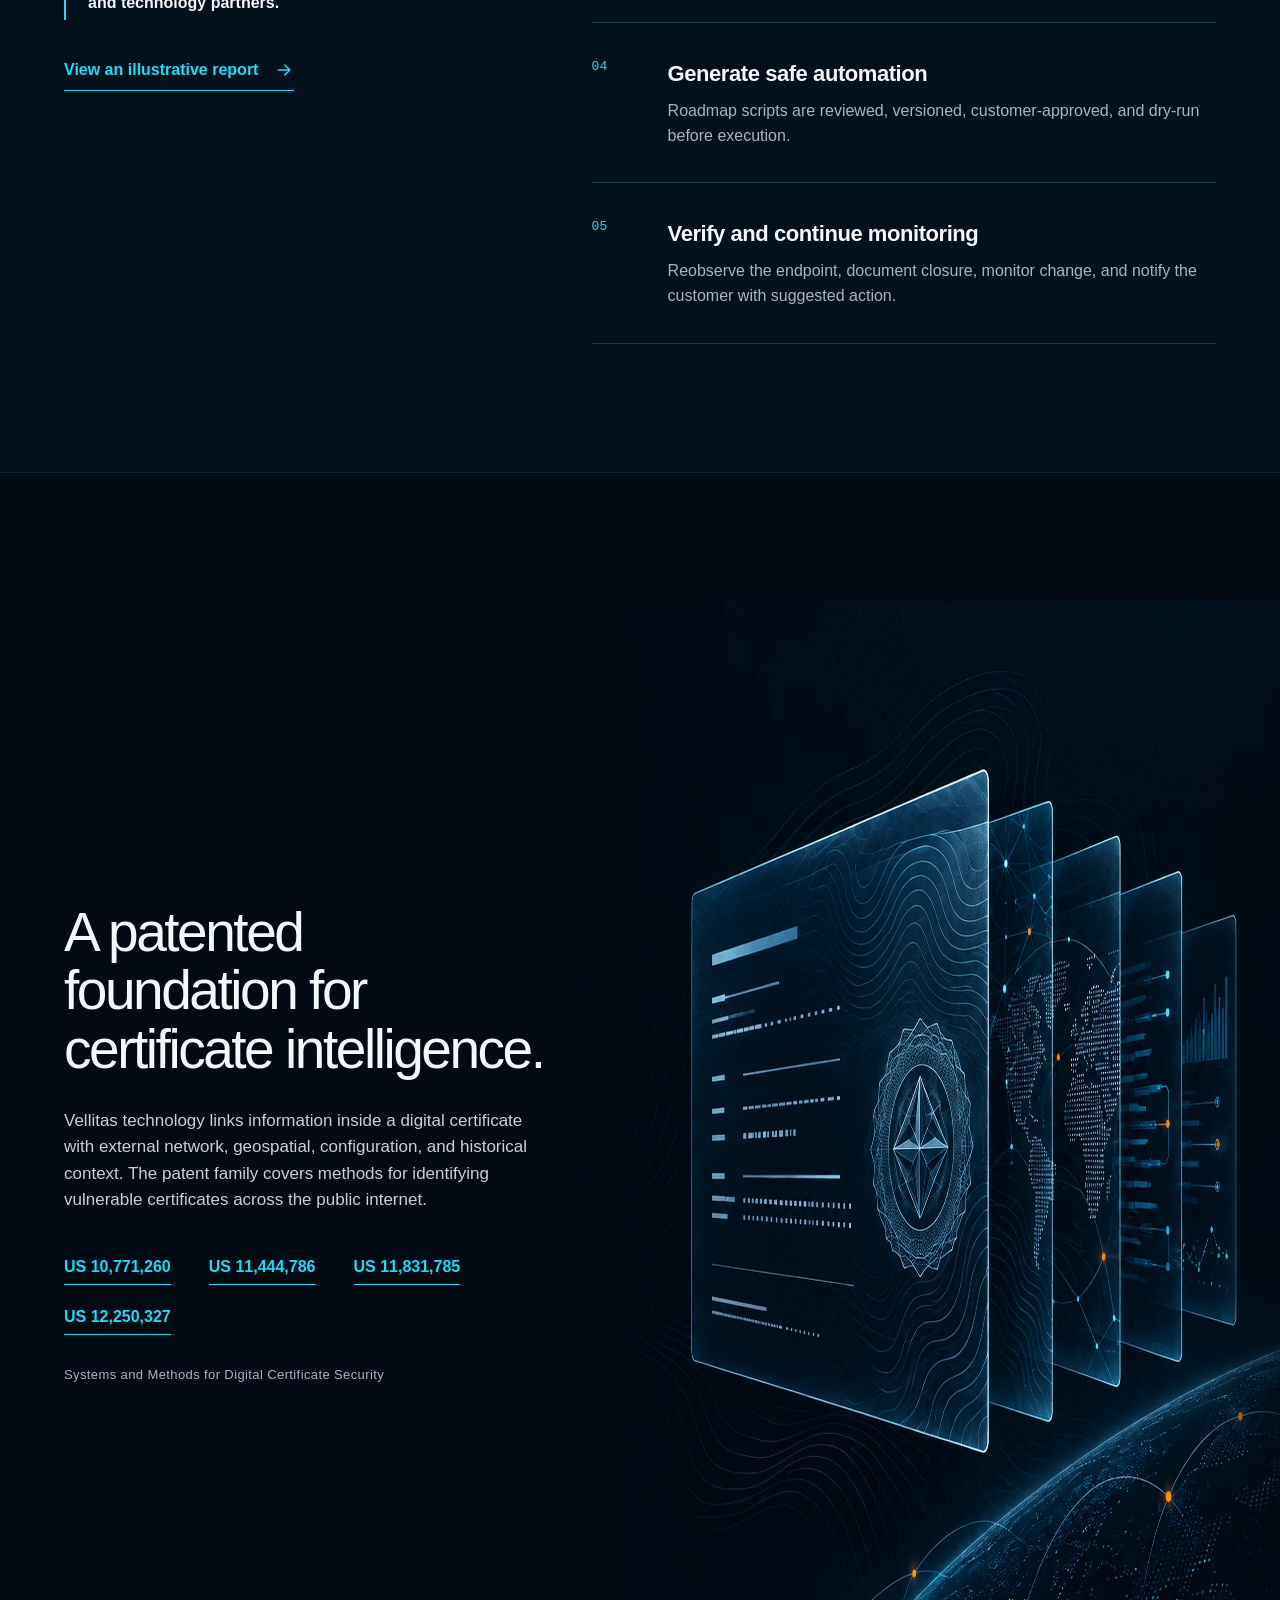
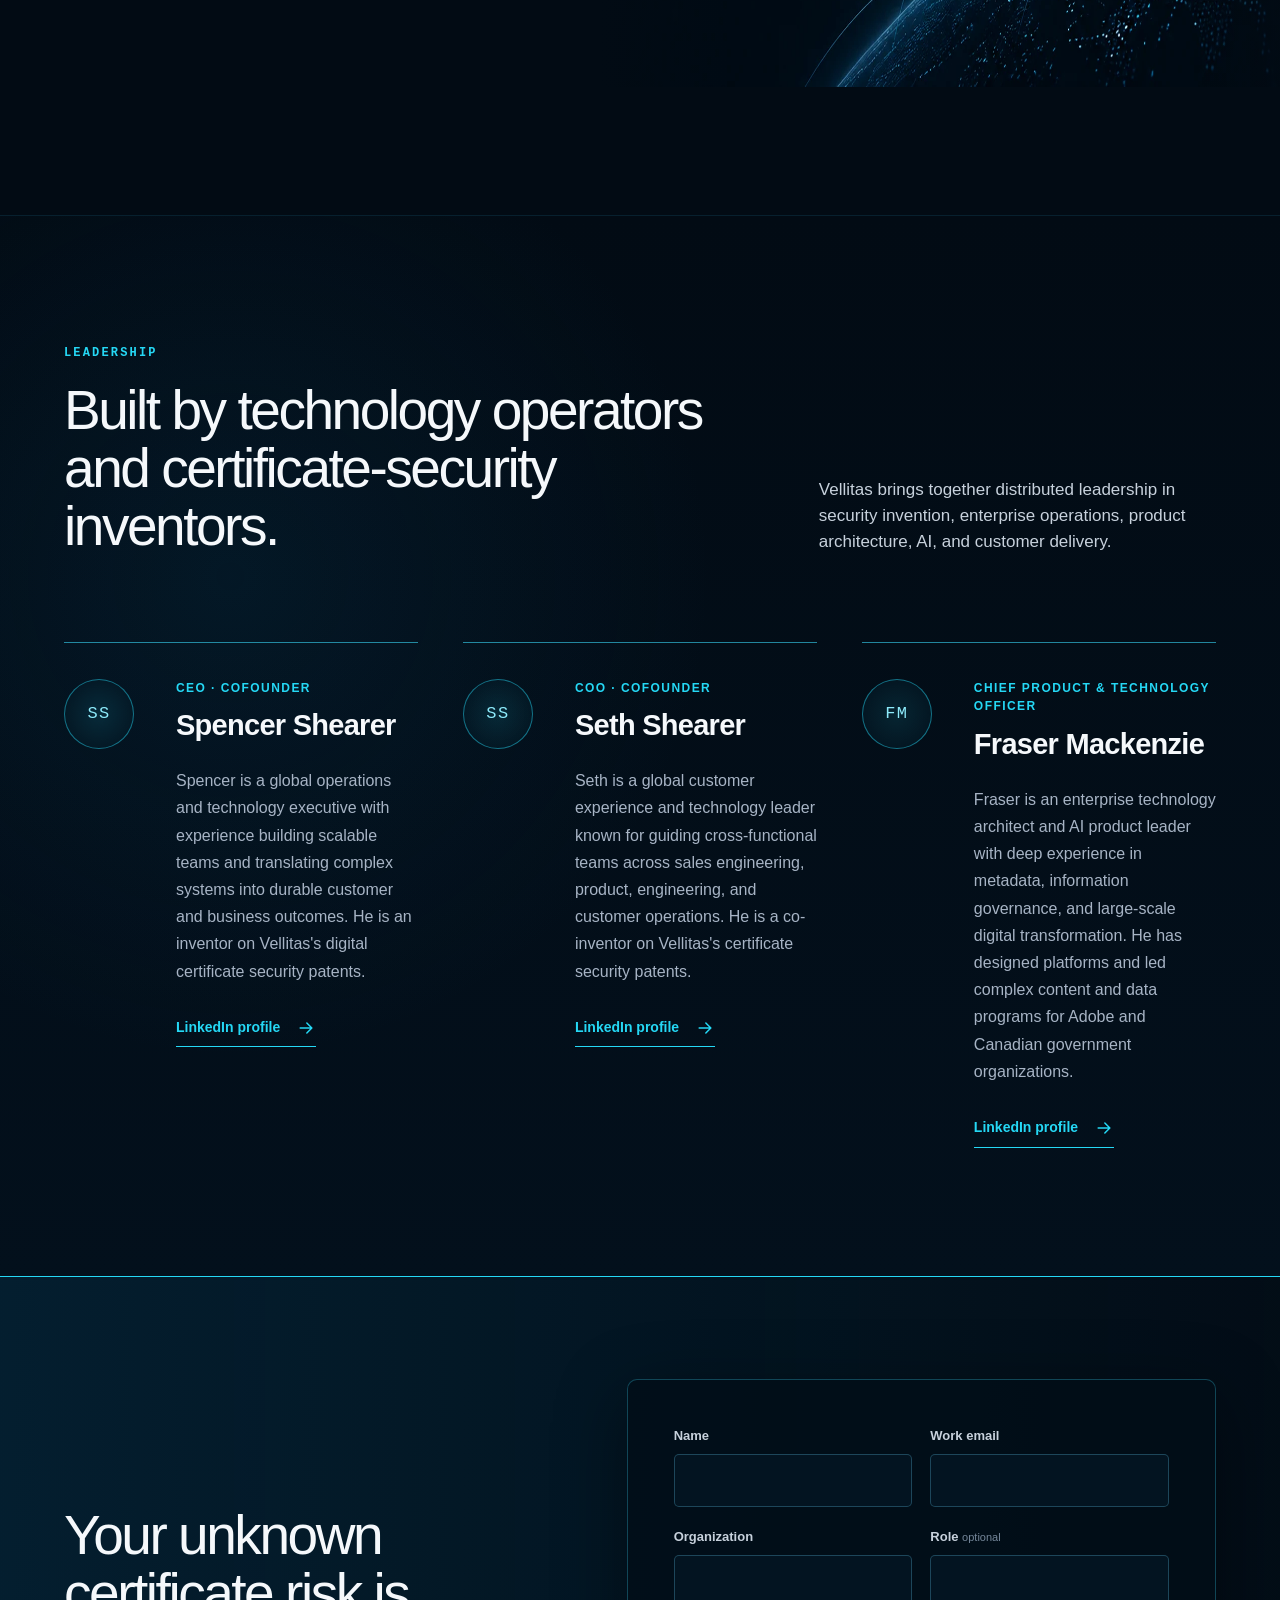
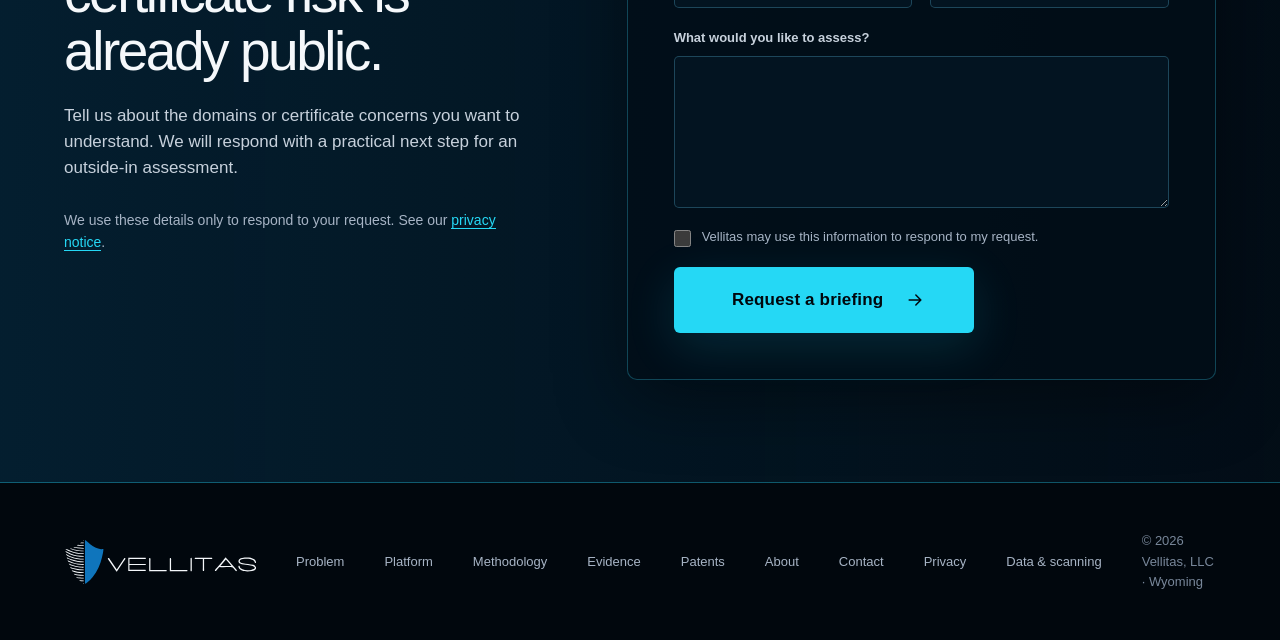
==== commit da298f36: "Add vendor risk evidence and standards" ====
--- a/index.html
+++ b/index.html
@@ -29,7 +29,7 @@
     <link rel="icon" href="assets/favicon.svg?v=20260918-2" type="image/svg+xml" />
     <link rel="manifest" href="site.webmanifest" />
     <link rel="preload" href="assets/hero-globe.webp" as="image" type="image/webp" />
-    <link rel="stylesheet" href="styles.css?v=20260918-3" />
+    <link rel="stylesheet" href="styles.css?v=20260918-4" />
     <title>Vellitas | Outside-In Digital Certificate Intelligence</title>
     <script type="application/ld+json">
       {
@@ -87,6 +87,7 @@
         <a href="#problem">Problem</a>
         <a href="#platform">Platform</a>
         <a href="#methodology">Methodology</a>
+        <a href="evidence.html">Evidence</a>
         <a href="#patents">Patents</a>
         <a href="#about">About</a>
         <a href="#contact">Contact</a>
@@ -434,6 +435,72 @@
               <div><img src="assets/vellitas-shield-red.svg?v=20260918-2" alt="" /><span><strong>Red</strong>Immediate action</span></div>
             </div>
           </div>
+
+          <aside class="standards-note reveal" aria-label="Assessment standards">
+            <p class="eyebrow">Standards-aware findings</p>
+            <p>
+              Vellitas maps observed evidence to relevant guidance, including IETF TLS deprecation,
+              NIST TLS configuration, CISA Certificate Transparency monitoring, and cybersecurity
+              supply-chain practices. A mapping explains the basis for a finding; it does not claim
+              certification or compliance on the customer's behalf.
+            </p>
+            <a class="text-link" href="evidence.html#standards">
+              Review evidence and standards
+              <svg viewBox="0 0 24 24" aria-hidden="true"><path d="M5 12h13M13 6l6 6-6 6" /></svg>
+            </a>
+          </aside>
+        </div>
+      </section>
+
+      <section class="vendor-risk section" aria-labelledby="vendor-risk-heading">
+        <div class="section-shell">
+          <div class="section-heading reveal">
+            <p class="eyebrow">Third-party exposure</p>
+            <h2 id="vendor-risk-heading">Your vendors extend your attack surface.</h2>
+            <p>
+              A supplier does not have to store your data to create risk. Remote access, trusted
+              software, embedded code, identity services, and connected infrastructure can turn a
+              weakness at one organization into an attack path into another.
+            </p>
+          </div>
+
+          <div class="vendor-risk__grid">
+            <article class="vendor-case reveal">
+              <span>Small vendor → large enterprise</span>
+              <h3>Target</h3>
+              <p>
+                A U.S. Senate staff analysis reported that attackers obtained credentials from a
+                small HVAC contractor and used vendor access to enter Target's environment.
+              </p>
+            </article>
+            <article class="vendor-case reveal">
+              <span>Embedded service → payment page</span>
+              <h3>Ticketmaster</h3>
+              <p>
+                The UK regulator found that malicious code inserted into a third-party chatbot
+                could capture customer and payment information from Ticketmaster pages.
+              </p>
+            </article>
+            <article class="vendor-case reveal">
+              <span>Management platform → downstream businesses</span>
+              <h3>Kaseya</h3>
+              <p>
+                Attackers exploited management software used by service providers, ultimately
+                affecting nearly 1,500 downstream organizations, including small businesses.
+              </p>
+            </article>
+          </div>
+
+          <div class="vendor-risk__footer reveal">
+            <p>
+              Vendor assurance should be continuous and proportionate to access—not a questionnaire
+              completed once during procurement.
+            </p>
+            <a class="text-link" href="evidence.html">
+              Read the documented cases
+              <svg viewBox="0 0 24 24" aria-hidden="true"><path d="M5 12h13M13 6l6 6-6 6" /></svg>
+            </a>
+          </div>
         </div>
       </section>
 
@@ -683,6 +750,7 @@
           <a href="#problem">Problem</a>
           <a href="#platform">Platform</a>
           <a href="#methodology">Methodology</a>
+          <a href="evidence.html">Evidence</a>
           <a href="#patents">Patents</a>
           <a href="#about">About</a>
           <a href="#contact">Contact</a>
@@ -698,6 +766,6 @@
         .reveal { opacity: 1; transform: none; }
       </style>
     </noscript>
-    <script src="script.js?v=20260918-3" defer></script>
+    <script src="script.js?v=20260918-4" defer></script>
   </body>
 </html>
--- a/styles.css
+++ b/styles.css
@@ -189,12 +189,14 @@
 
 .site-nav a:hover,
 .site-nav a.is-current,
+.site-nav a[aria-current="page"],
 .site-footer nav a:hover {
   color: var(--text);
 }
 
 .site-nav a:hover::after,
 .site-nav a.is-current::after,
+.site-nav a[aria-current="page"]::after,
 .site-footer nav a:hover::after {
   transform: scaleX(1);
   transform-origin: left;
@@ -1297,6 +1299,94 @@
   font-size: 15px;
 }
 
+.standards-note {
+  display: grid;
+  grid-template-columns: auto minmax(0, 1fr) auto;
+  align-items: center;
+  gap: clamp(24px, 4vw, 60px);
+  margin-top: 58px;
+  border: 1px solid var(--line);
+  border-left: 2px solid var(--cyan);
+  border-radius: var(--radius);
+  padding: 28px 32px;
+  background: rgba(5, 24, 38, 0.72);
+}
+
+.standards-note .eyebrow,
+.standards-note > p:nth-child(2) {
+  margin: 0;
+}
+
+.standards-note > p:nth-child(2) {
+  color: var(--muted);
+  font-size: 14px;
+  line-height: 1.65;
+}
+
+.standards-note .text-link {
+  white-space: nowrap;
+}
+
+.vendor-risk {
+  border-top: 1px solid rgba(55, 216, 247, 0.08);
+  background:
+    radial-gradient(circle at 18% 40%, rgba(10, 80, 111, 0.18), transparent 30rem),
+    #020b14;
+}
+
+.vendor-risk__grid {
+  display: grid;
+  grid-template-columns: repeat(3, minmax(0, 1fr));
+  gap: 1px;
+  margin-top: 72px;
+  background: var(--line);
+}
+
+.vendor-case {
+  min-height: 330px;
+  padding: clamp(30px, 3vw, 46px);
+  background: rgba(4, 20, 33, 0.96);
+}
+
+.vendor-case > span {
+  color: var(--cyan);
+  font-family: "SFMono-Regular", Consolas, monospace;
+  font-size: 11px;
+  letter-spacing: 0.08em;
+  text-transform: uppercase;
+}
+
+.vendor-case h3 {
+  margin: 68px 0 0;
+  color: var(--text);
+  font-size: clamp(25px, 2vw, 32px);
+  font-weight: 550;
+  letter-spacing: -0.025em;
+}
+
+.vendor-case p {
+  margin: 18px 0 0;
+  color: var(--muted);
+  line-height: 1.7;
+}
+
+.vendor-risk__footer {
+  display: flex;
+  align-items: center;
+  justify-content: space-between;
+  gap: 36px;
+  border-top: 1px solid var(--line);
+  margin-top: 44px;
+  padding-top: 30px;
+}
+
+.vendor-risk__footer p {
+  max-width: 780px;
+  margin: 0;
+  color: var(--muted-strong);
+  font-size: 18px;
+}
+
 .outcomes {
   border-top: 1px solid rgba(60, 188, 220, 0.1);
   border-bottom: 1px solid rgba(60, 188, 220, 0.1);
@@ -1765,6 +1855,8 @@
 
 .site-footer nav {
   display: flex;
+  flex-wrap: wrap;
+  justify-content: center;
   gap: 40px;
   color: var(--muted);
   font-size: 13px;
@@ -2037,6 +2129,237 @@
   background: #03111d;
 }
 
+.evidence-hero {
+  min-height: 690px;
+  display: flex;
+  align-items: center;
+}
+
+.evidence-summary {
+  align-self: center;
+}
+
+.evidence-section {
+  border-bottom: 1px solid rgba(55, 216, 247, 0.1);
+}
+
+.evidence-section--alternate {
+  background:
+    radial-gradient(circle at 86% 24%, rgba(10, 80, 111, 0.18), transparent 28rem),
+    #03111d;
+}
+
+.incident-grid {
+  display: grid;
+  grid-template-columns: repeat(2, minmax(0, 1fr));
+  gap: 24px;
+  margin-top: 76px;
+}
+
+.incident-card {
+  display: flex;
+  min-height: 510px;
+  flex-direction: column;
+  border: 1px solid var(--line);
+  border-radius: var(--radius);
+  padding: clamp(30px, 3.5vw, 52px);
+  background: rgba(4, 20, 33, 0.82);
+}
+
+.incident-grid--compact .incident-card {
+  min-height: 540px;
+}
+
+.incident-card__meta {
+  display: flex;
+  justify-content: space-between;
+  gap: 18px;
+  color: var(--cyan);
+  font-family: "SFMono-Regular", Consolas, monospace;
+  font-size: 11px;
+  letter-spacing: 0.08em;
+  text-transform: uppercase;
+}
+
+.incident-card h3 {
+  margin: 62px 0 0;
+  color: var(--text);
+  font-size: clamp(27px, 2.5vw, 39px);
+  font-weight: 520;
+  letter-spacing: -0.035em;
+  line-height: 1.14;
+}
+
+.incident-card > p {
+  margin: 22px 0 0;
+  color: var(--muted);
+  font-size: 16px;
+  line-height: 1.75;
+}
+
+.incident-card .incident-card__signal {
+  border-left: 1px solid var(--cyan);
+  margin-top: 26px;
+  padding-left: 18px;
+  color: var(--muted-strong);
+  font-size: 14px;
+}
+
+.incident-card__signal strong {
+  color: var(--text);
+}
+
+.incident-card > a,
+.standard-card > a {
+  width: max-content;
+  max-width: 100%;
+  margin-top: auto;
+  border-bottom: 1px solid var(--cyan);
+  padding-top: 34px;
+  color: var(--cyan);
+  font-size: 14px;
+}
+
+.correlation-section {
+  border-bottom: 1px solid rgba(55, 216, 247, 0.1);
+  background: var(--bg);
+}
+
+.correlation-layout {
+  display: grid;
+  grid-template-columns: minmax(0, 0.8fr) minmax(520px, 1.15fr);
+  align-items: start;
+  gap: 9vw;
+}
+
+.correlation-layout h2 {
+  max-width: 660px;
+}
+
+.correlation-layout > div > p:last-child {
+  max-width: 670px;
+  margin: 28px 0 0;
+  color: var(--muted);
+  font-size: 17px;
+  line-height: 1.7;
+}
+
+.correlation-list {
+  display: grid;
+  grid-template-columns: repeat(2, minmax(0, 1fr));
+  gap: 1px;
+  margin: 0;
+  padding: 0;
+  background: var(--line);
+  list-style: none;
+}
+
+.correlation-list li {
+  position: relative;
+  min-height: 112px;
+  padding: 28px 24px 24px 48px;
+  background: #041421;
+  color: var(--muted-strong);
+  font-size: 14px;
+  line-height: 1.55;
+}
+
+.correlation-list li::before {
+  position: absolute;
+  top: 32px;
+  left: 24px;
+  width: 8px;
+  height: 8px;
+  border: 1px solid var(--cyan);
+  border-radius: 50%;
+  content: "";
+}
+
+.anomaly-note {
+  display: grid;
+  grid-template-columns: minmax(220px, 0.35fr) minmax(0, 1fr);
+  gap: 5vw;
+  margin-top: 72px;
+  border-top: 1px solid var(--line);
+  padding-top: 40px;
+}
+
+.anomaly-note strong {
+  color: var(--cyan-soft);
+  font-size: 20px;
+  font-weight: 600;
+}
+
+.anomaly-note p {
+  margin: 0;
+  color: var(--muted);
+  line-height: 1.75;
+}
+
+.standards-section {
+  background:
+    radial-gradient(circle at 12% 14%, rgba(10, 80, 111, 0.18), transparent 26rem),
+    #03111d;
+}
+
+.standards-grid {
+  display: grid;
+  grid-template-columns: repeat(3, minmax(0, 1fr));
+  gap: 20px;
+  margin-top: 76px;
+}
+
+.standard-card {
+  display: flex;
+  min-height: 370px;
+  flex-direction: column;
+  border: 1px solid var(--line);
+  border-radius: var(--radius);
+  padding: 34px;
+  background: rgba(4, 20, 33, 0.78);
+}
+
+.standard-card > span {
+  color: var(--cyan);
+  font-family: "SFMono-Regular", Consolas, monospace;
+  font-size: 11px;
+  letter-spacing: 0.1em;
+  text-transform: uppercase;
+}
+
+.standard-card h3 {
+  margin: 46px 0 0;
+  color: var(--text);
+  font-size: 25px;
+  font-weight: 550;
+  letter-spacing: -0.025em;
+  line-height: 1.2;
+}
+
+.standard-card p {
+  margin: 18px 0 0;
+  color: var(--muted);
+  font-size: 15px;
+  line-height: 1.7;
+}
+
+.evidence-statement {
+  margin: 82px 0 0;
+  border: 0;
+  border-left: 2px solid var(--cyan);
+  padding: 4px 0 4px clamp(24px, 4vw, 60px);
+}
+
+.evidence-statement p {
+  max-width: 1100px;
+  margin: 0;
+  color: var(--text);
+  font-size: clamp(25px, 2.6vw, 40px);
+  font-weight: 450;
+  letter-spacing: -0.025em;
+  line-height: 1.35;
+}
+
 .report-cta__layout {
   display: grid;
   grid-template-columns: minmax(0, 1fr) auto;
@@ -2176,6 +2499,8 @@
 
   .site-nav {
     justify-self: end;
+    gap: 20px;
+    font-size: 14px;
   }
 
   .hero {
@@ -2214,6 +2539,15 @@
 
   .scan-principle {
     grid-template-columns: 1fr;
+  }
+
+  .standards-grid {
+    grid-template-columns: repeat(2, minmax(0, 1fr));
+  }
+
+  .correlation-layout {
+    grid-template-columns: 1fr;
+    gap: 60px;
   }
 
   .capability-rail li:nth-child(3) { border-right: 0; }
@@ -2366,6 +2700,31 @@
     grid-template-columns: 1fr;
   }
 
+  .standards-note {
+    grid-template-columns: 1fr;
+    justify-items: start;
+  }
+
+  .vendor-risk__grid,
+  .incident-grid {
+    grid-template-columns: 1fr;
+  }
+
+  .vendor-case,
+  .incident-card,
+  .incident-grid--compact .incident-card {
+    min-height: 0;
+  }
+
+  .evidence-hero {
+    min-height: 0;
+  }
+
+  .anomaly-note {
+    grid-template-columns: 1fr;
+    gap: 18px;
+  }
+
   .problem__intro {
     gap: 28px;
   }
@@ -2632,6 +2991,20 @@
   .methodology__grid,
   .status-legend {
     grid-template-columns: 1fr;
+  }
+
+  .vendor-risk__footer {
+    align-items: flex-start;
+    flex-direction: column;
+  }
+
+  .standards-grid,
+  .correlation-list {
+    grid-template-columns: 1fr;
+  }
+
+  .incident-card h3 {
+    margin-top: 44px;
   }
 
   .method-card {
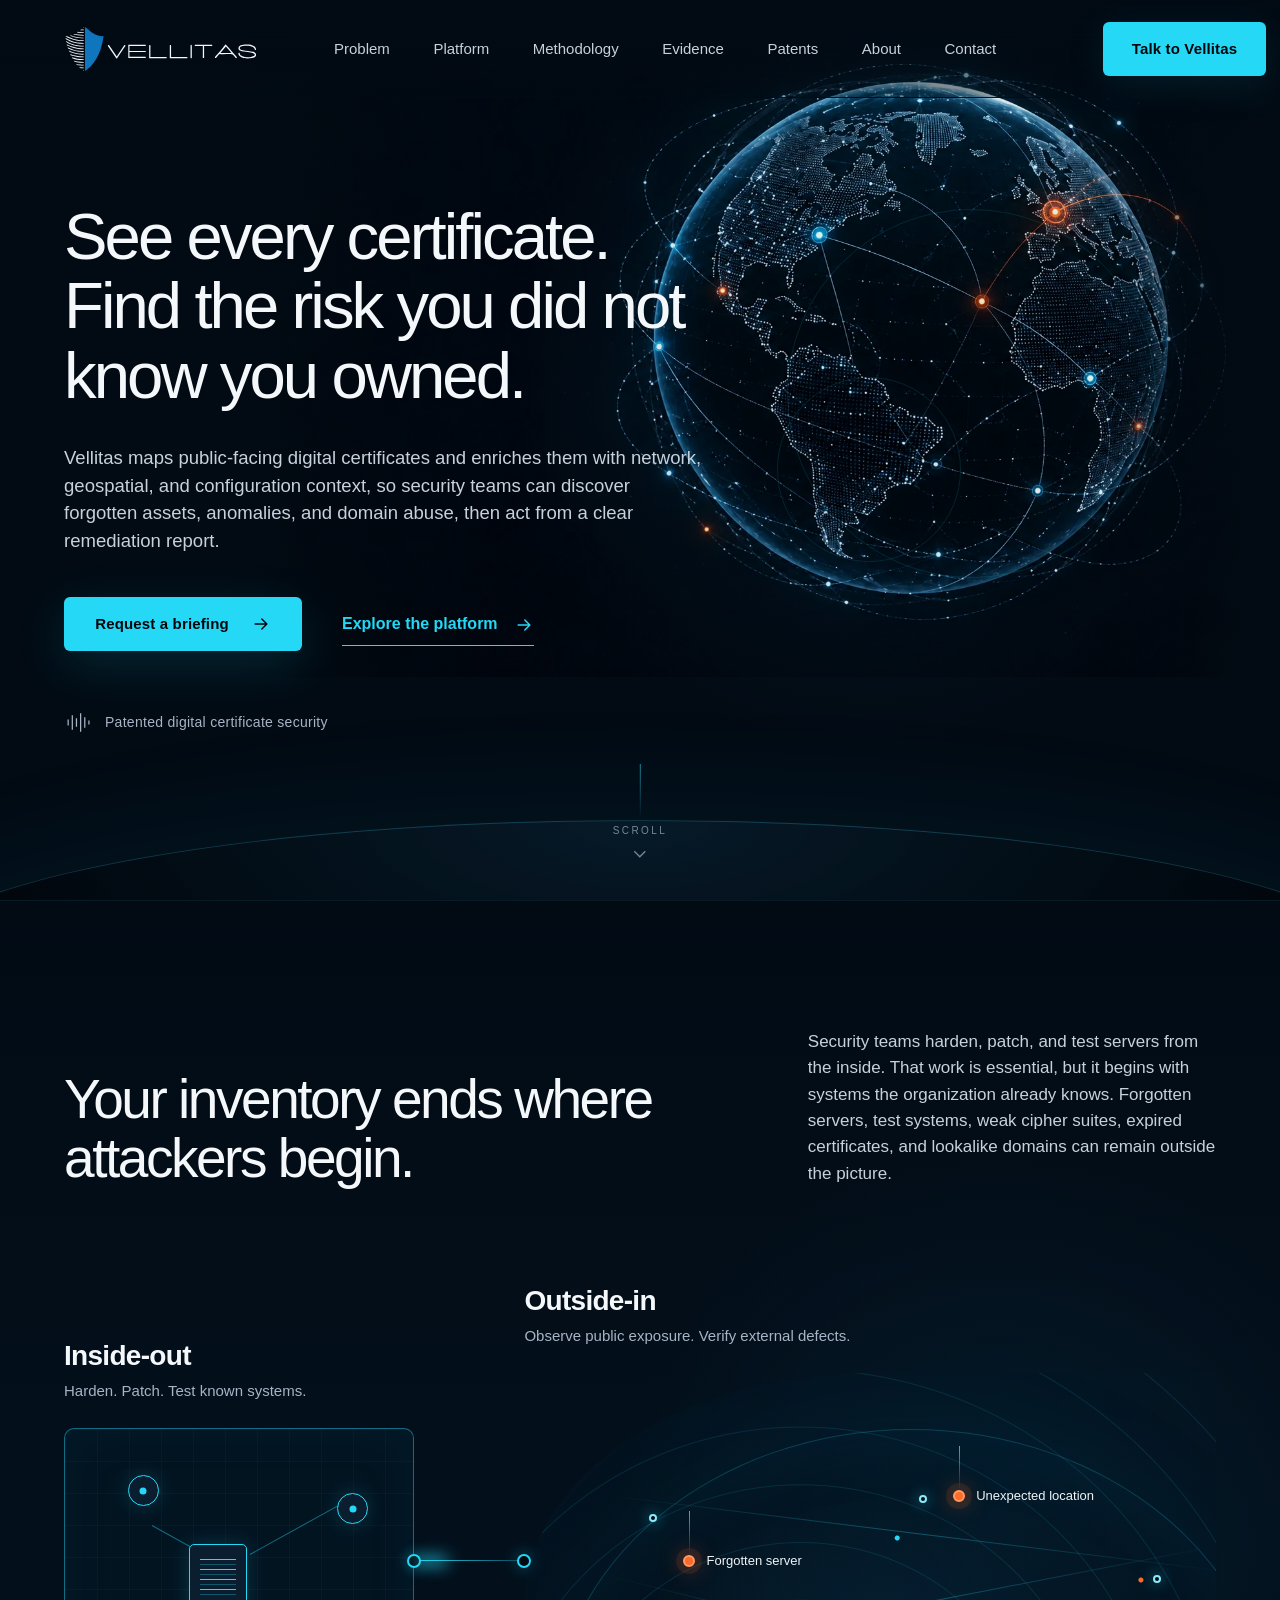
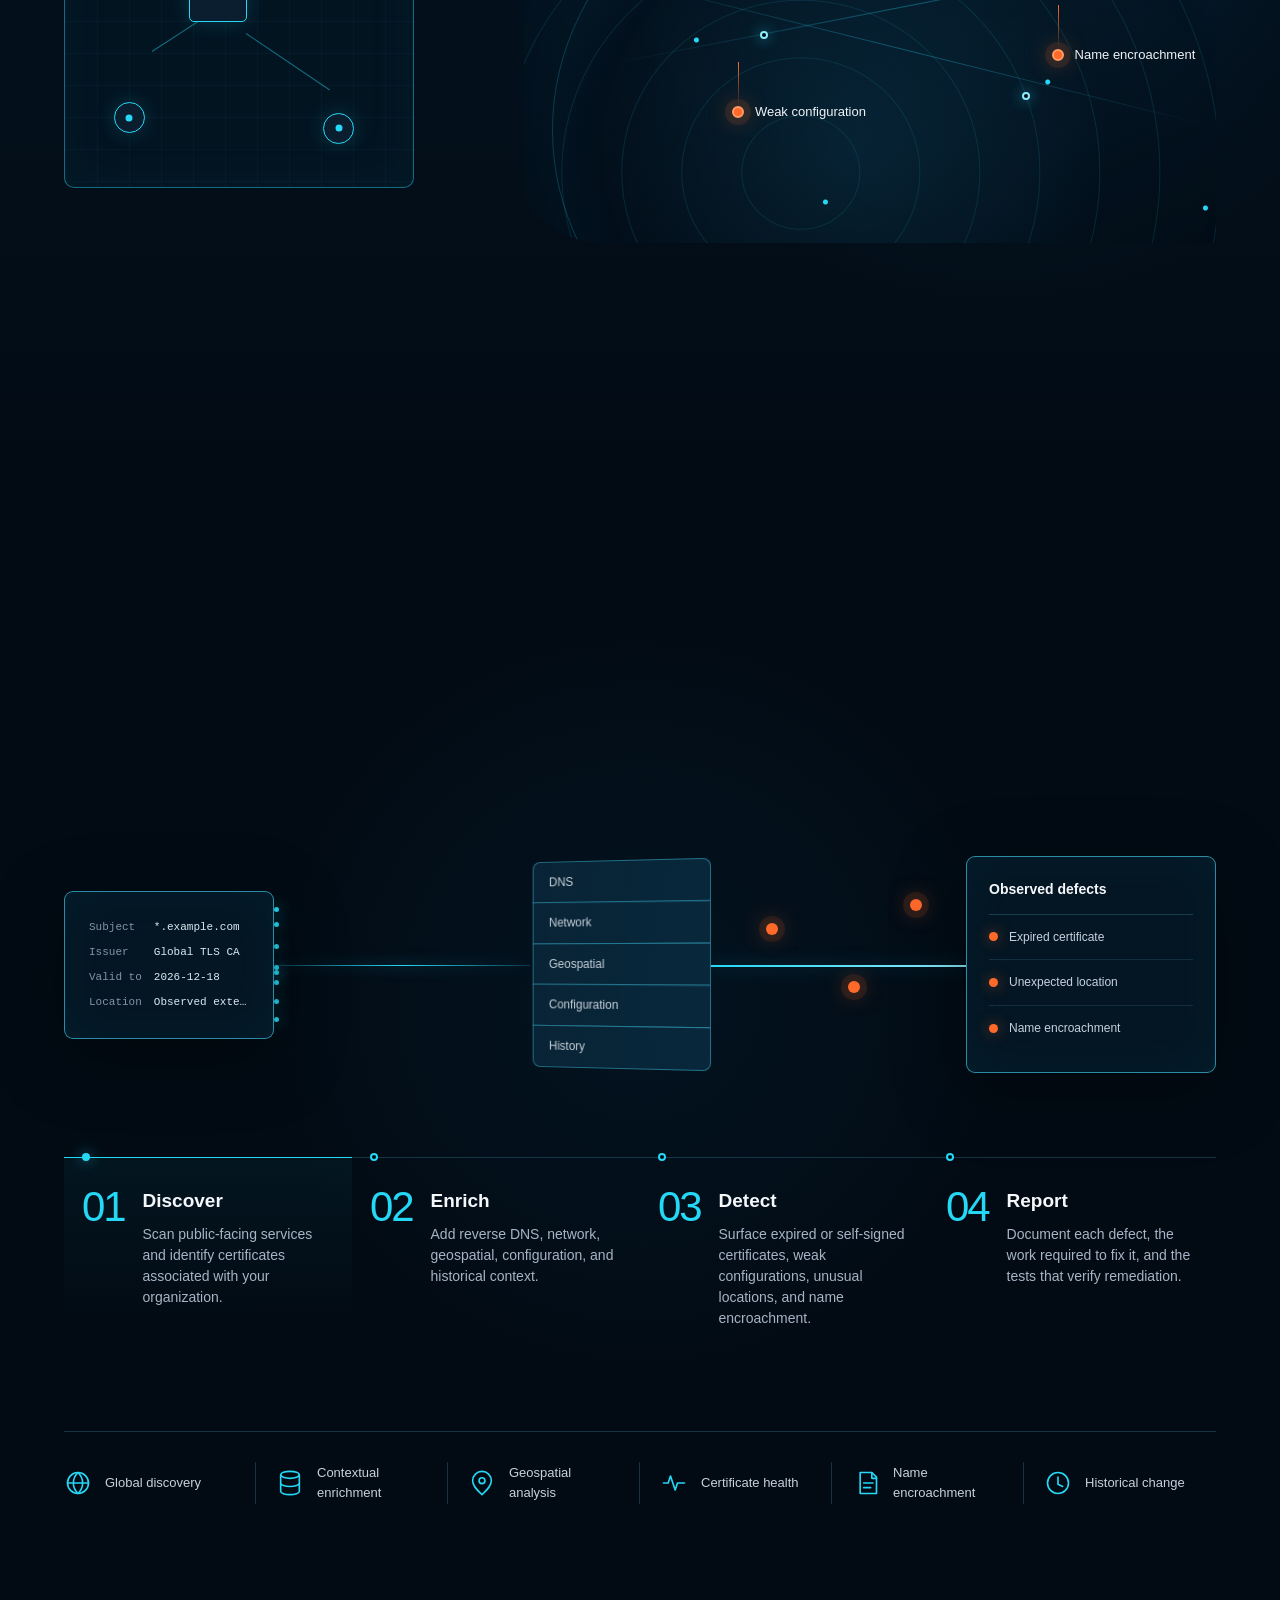
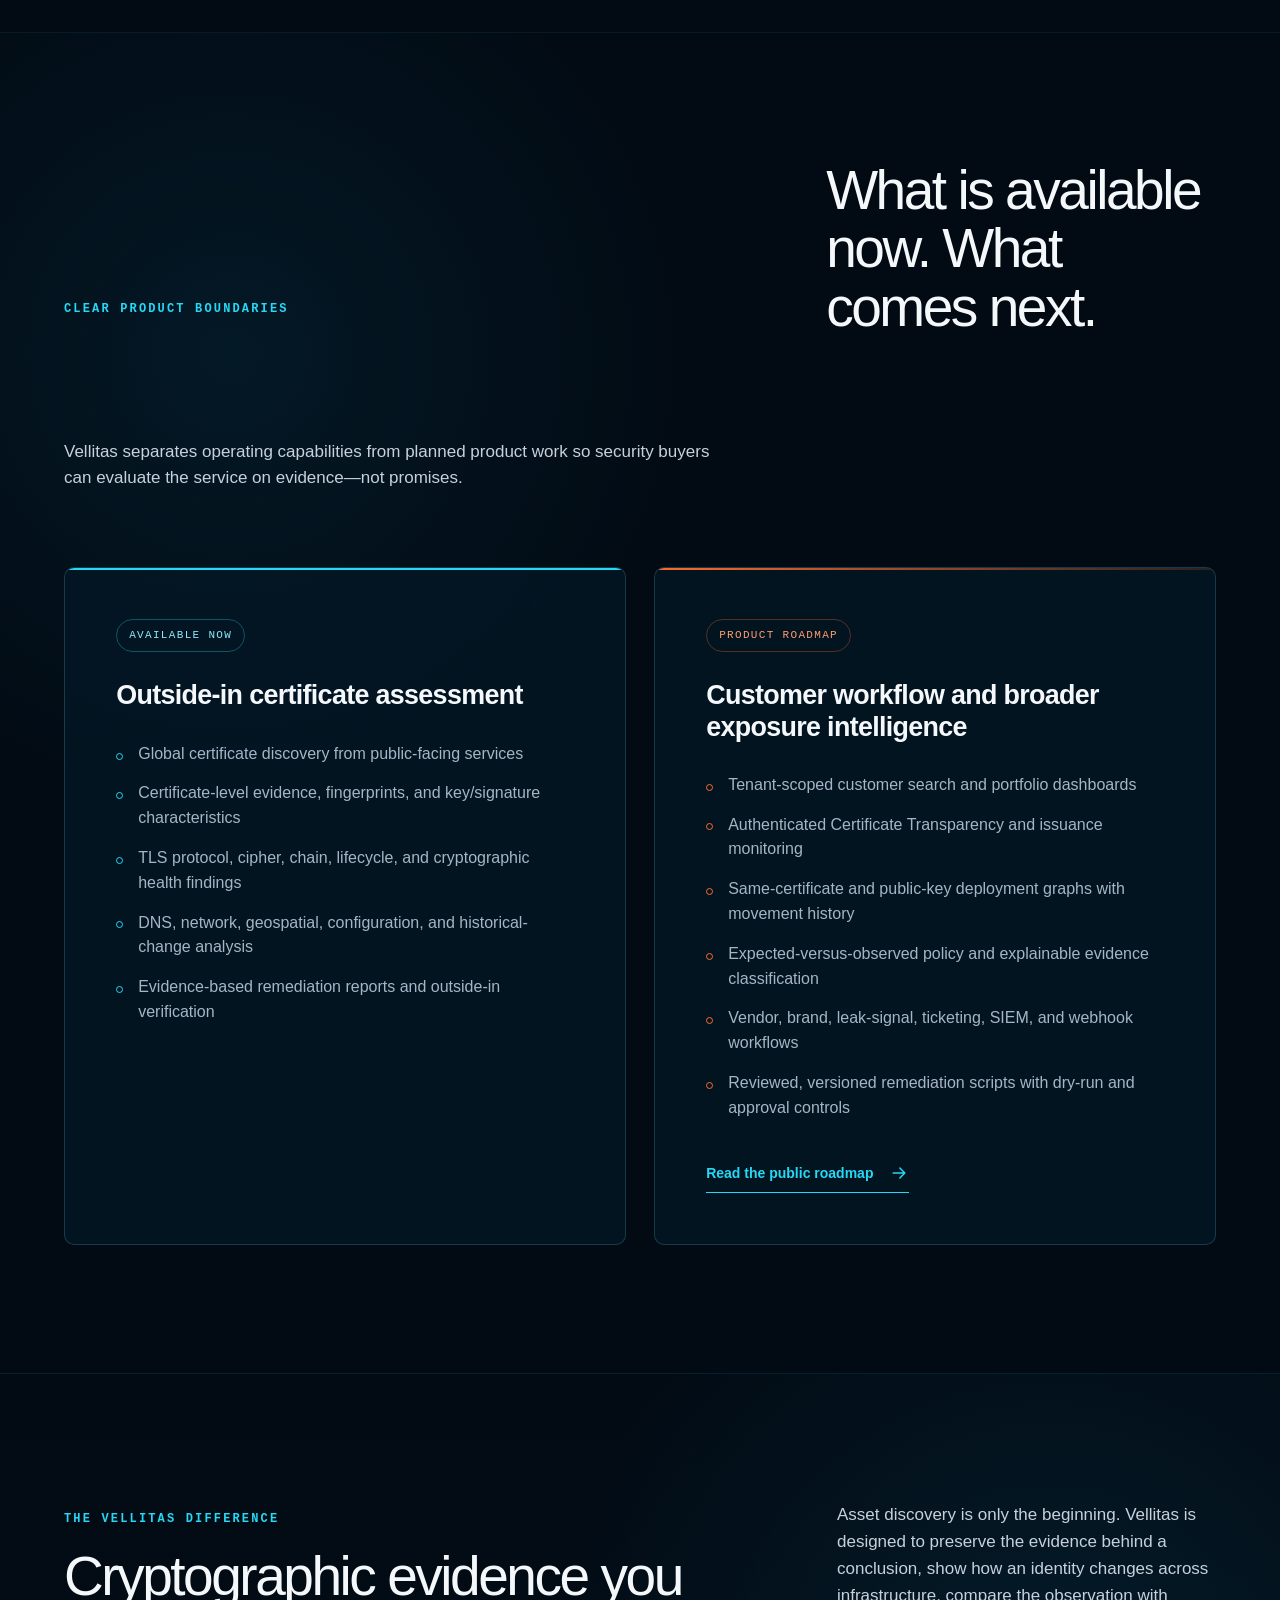
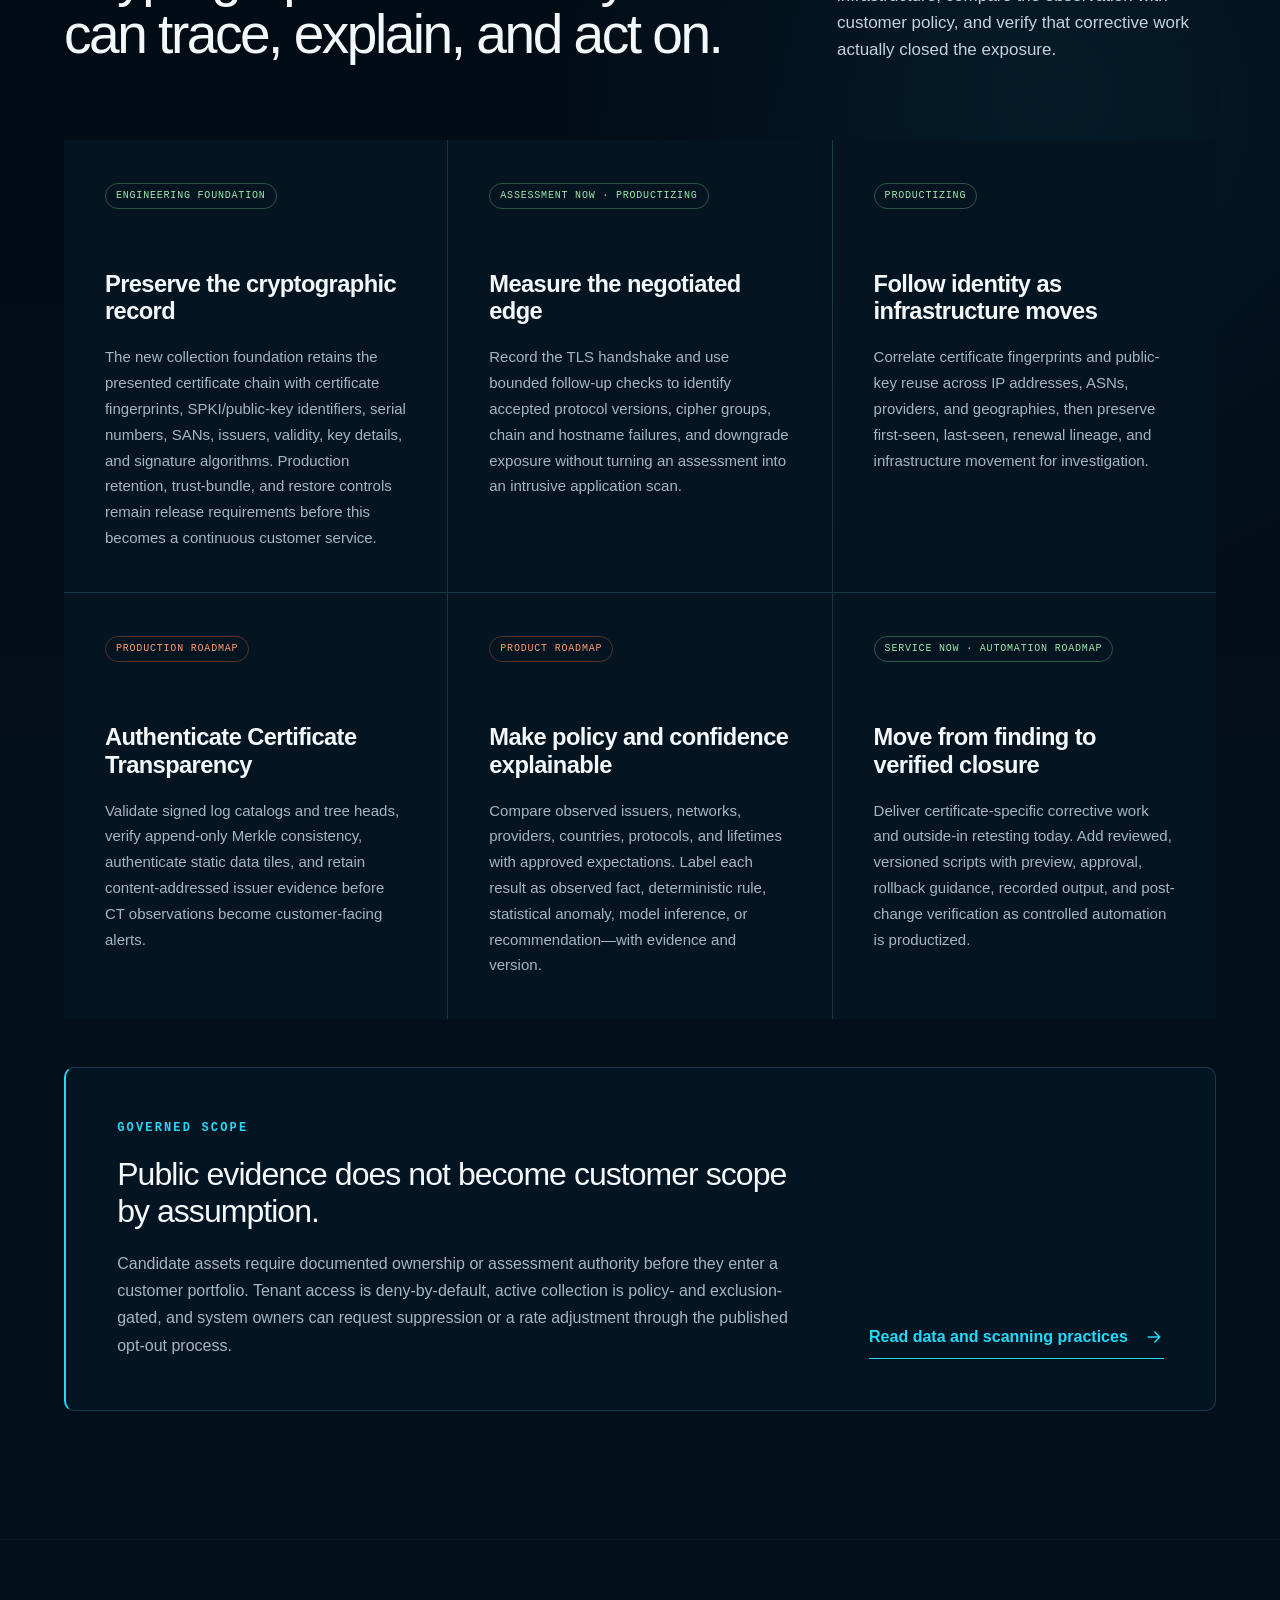
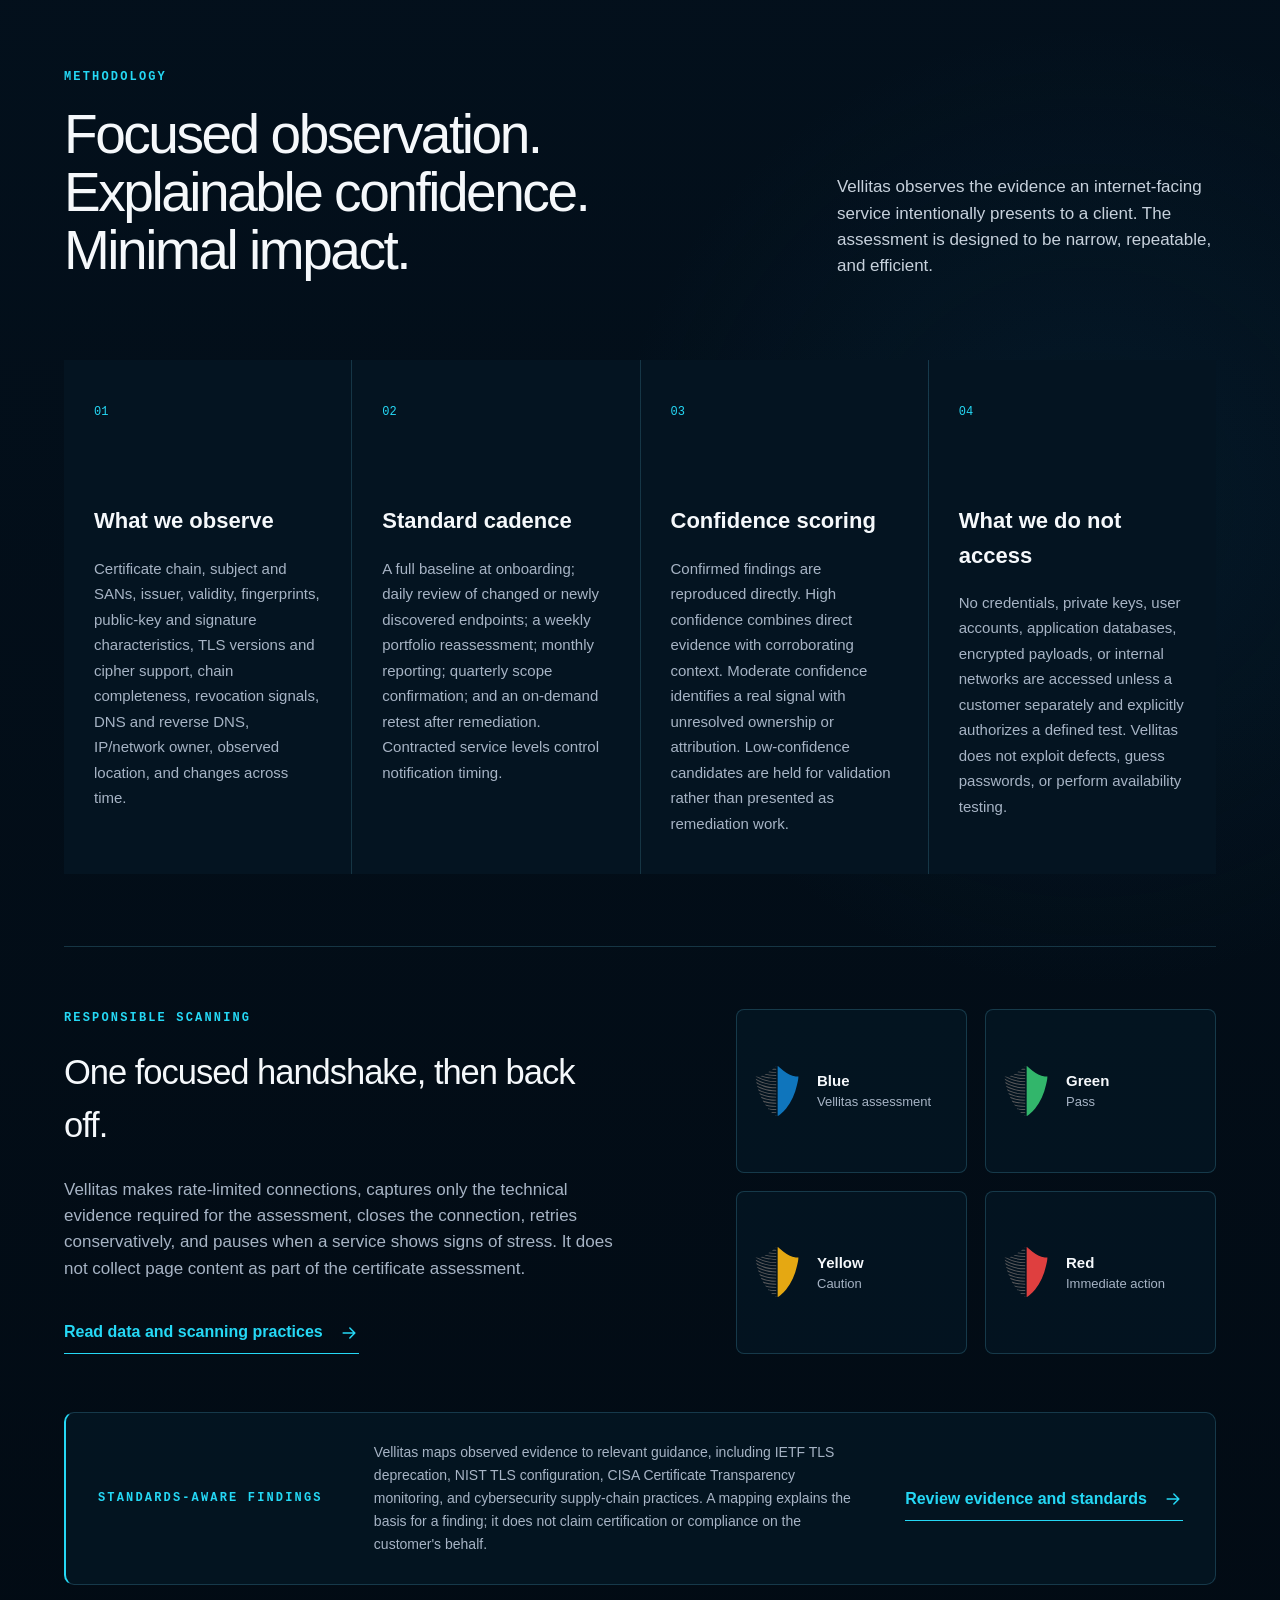
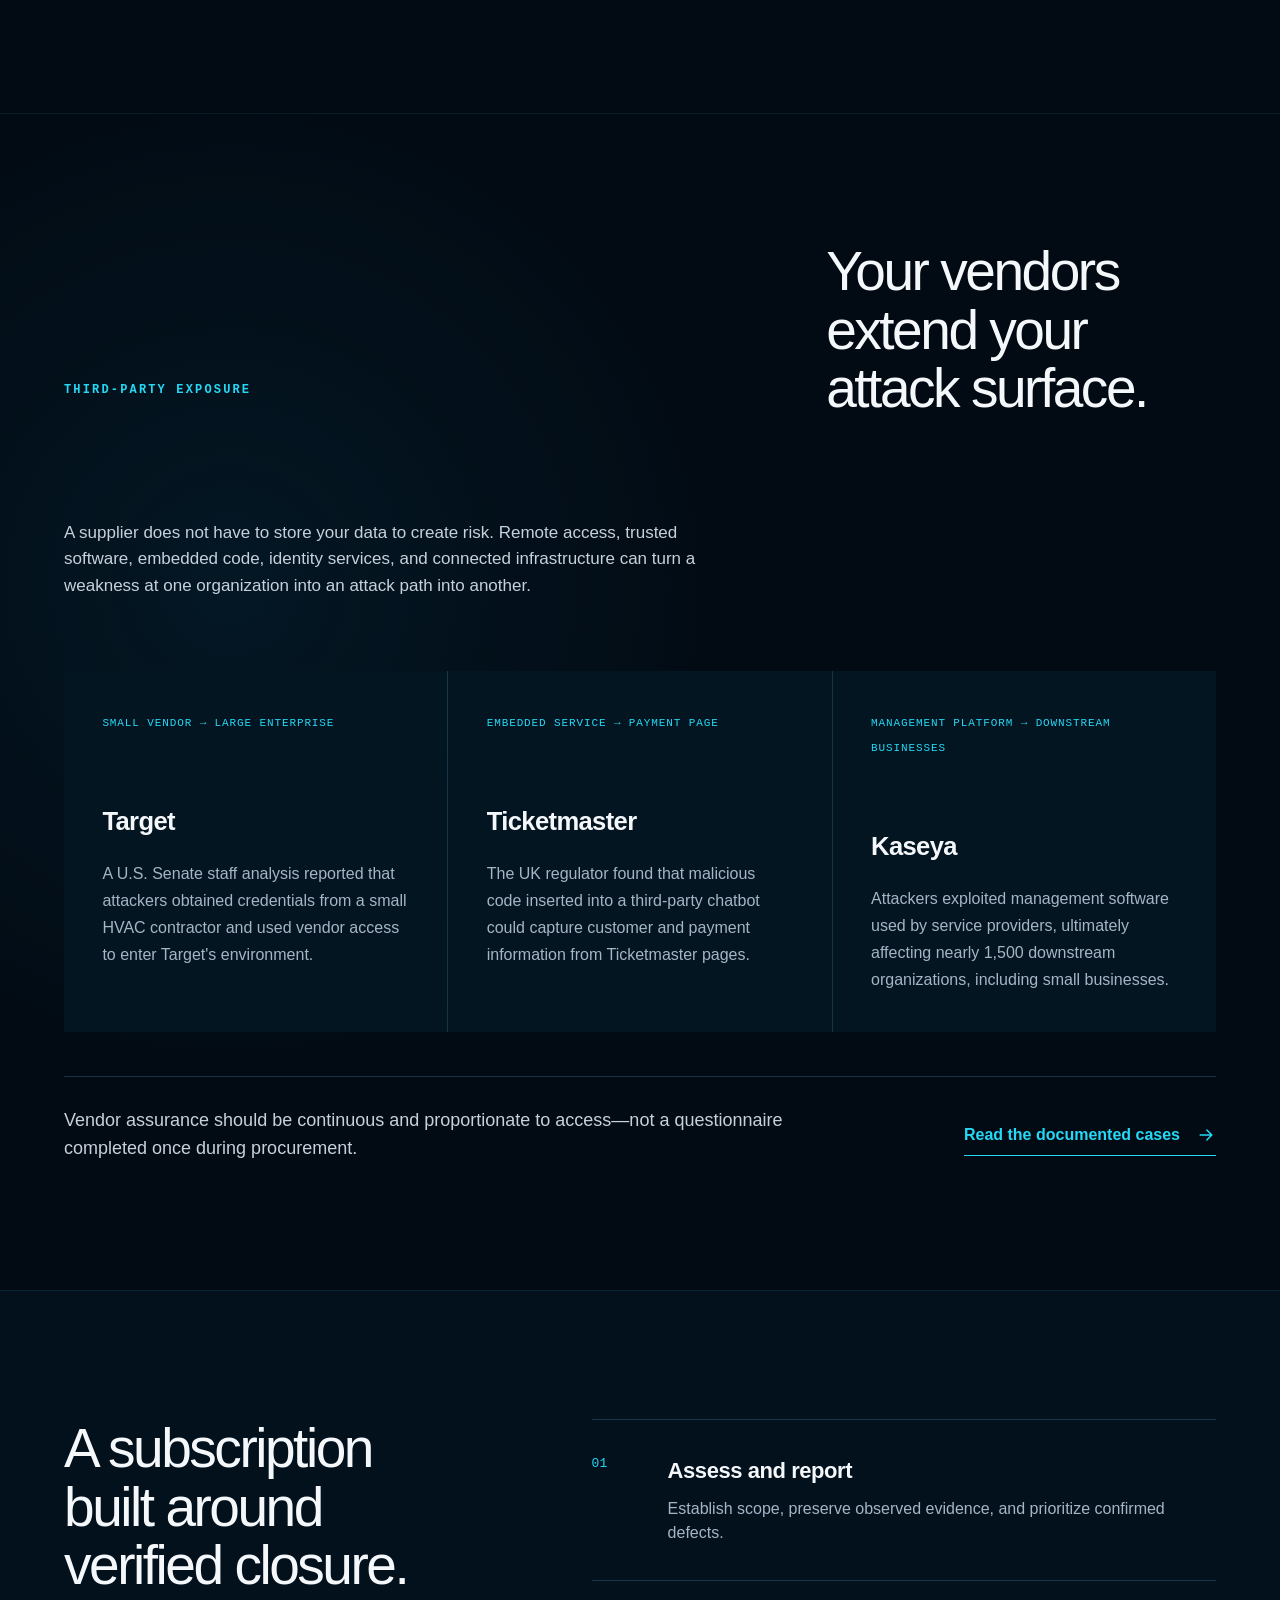
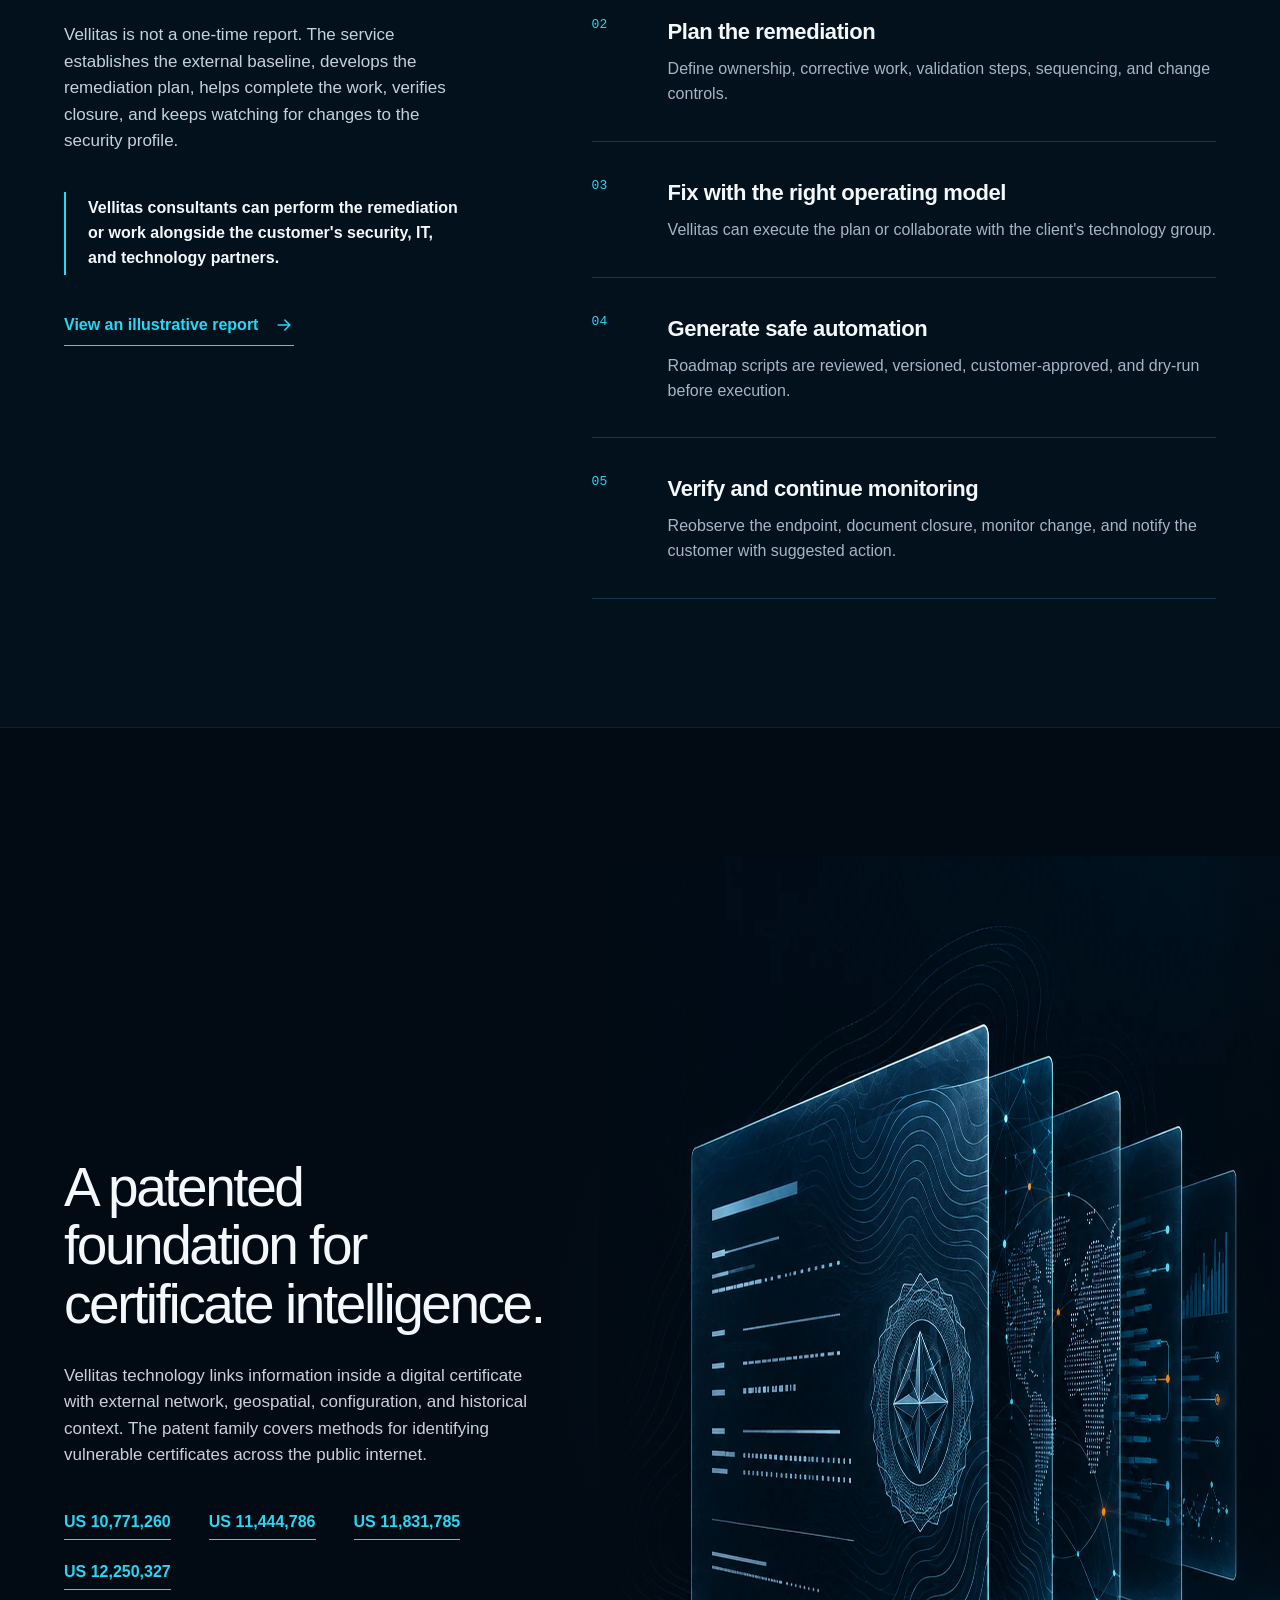
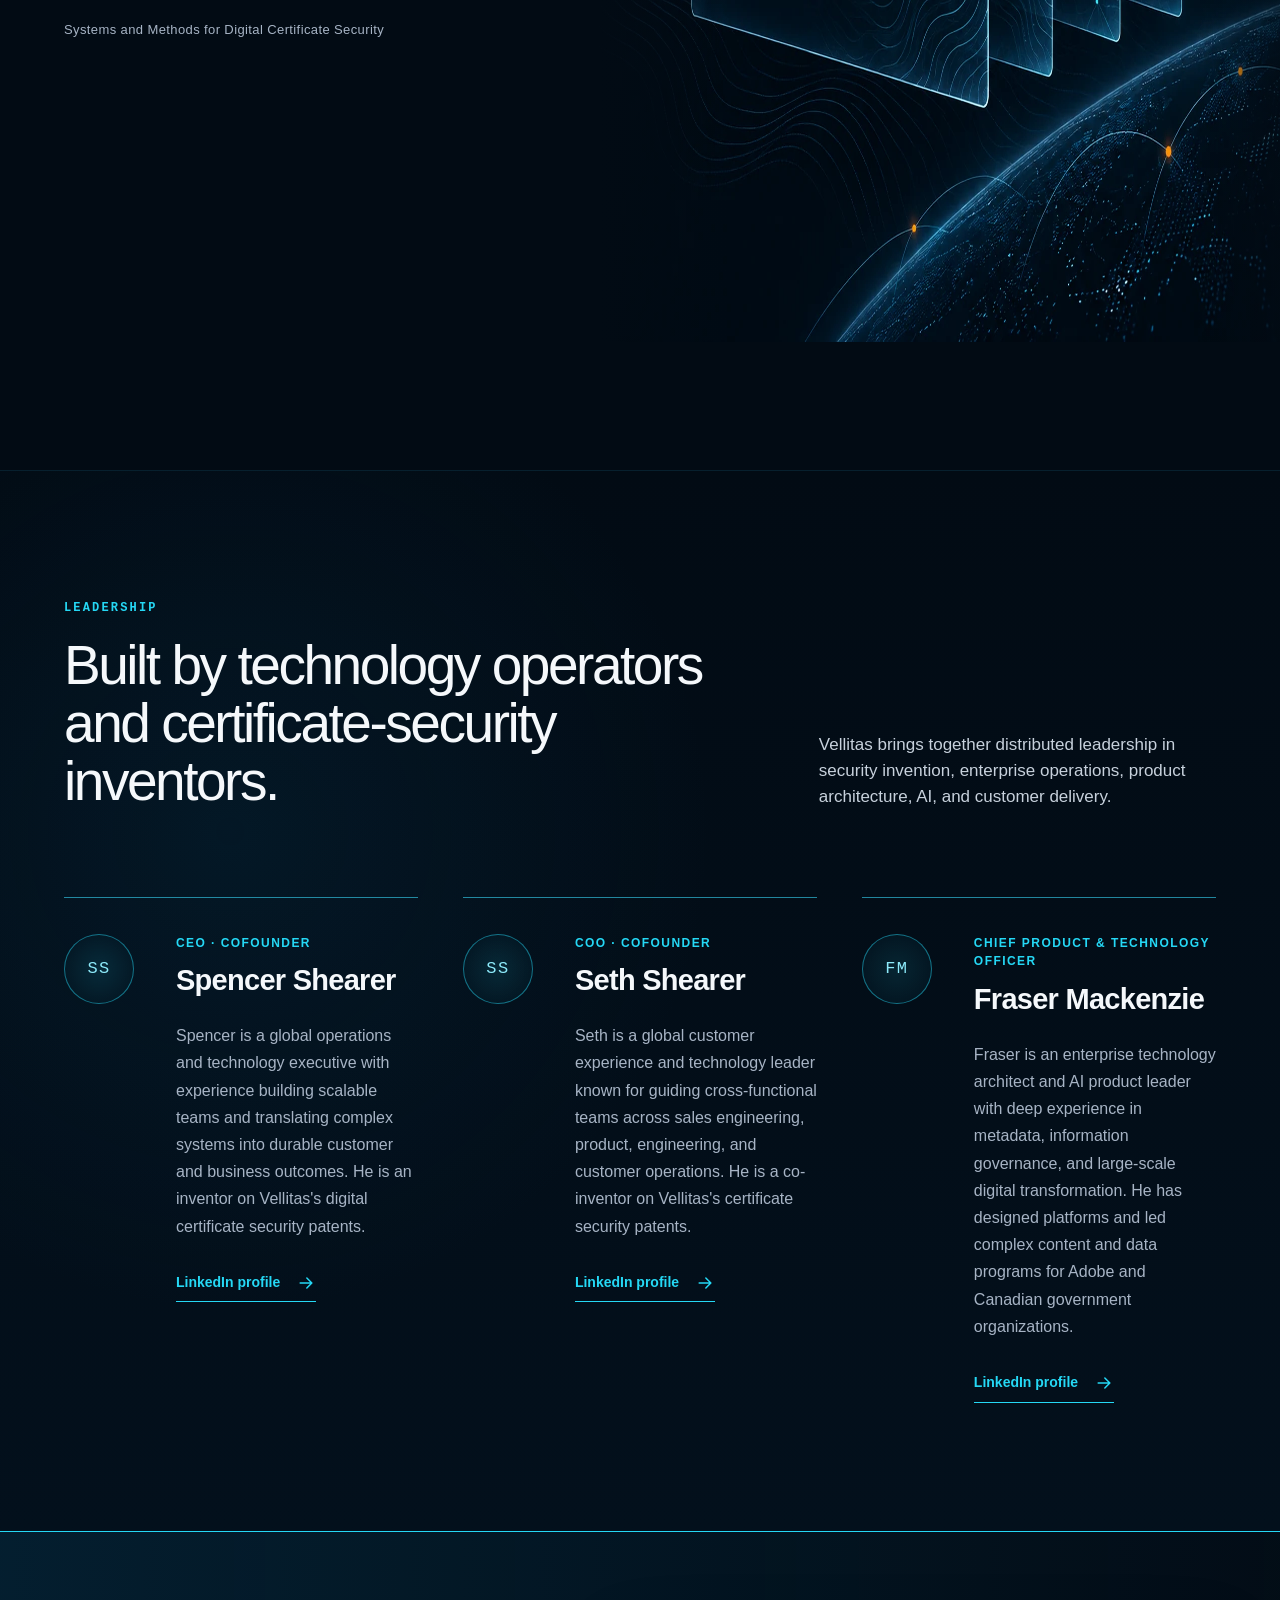
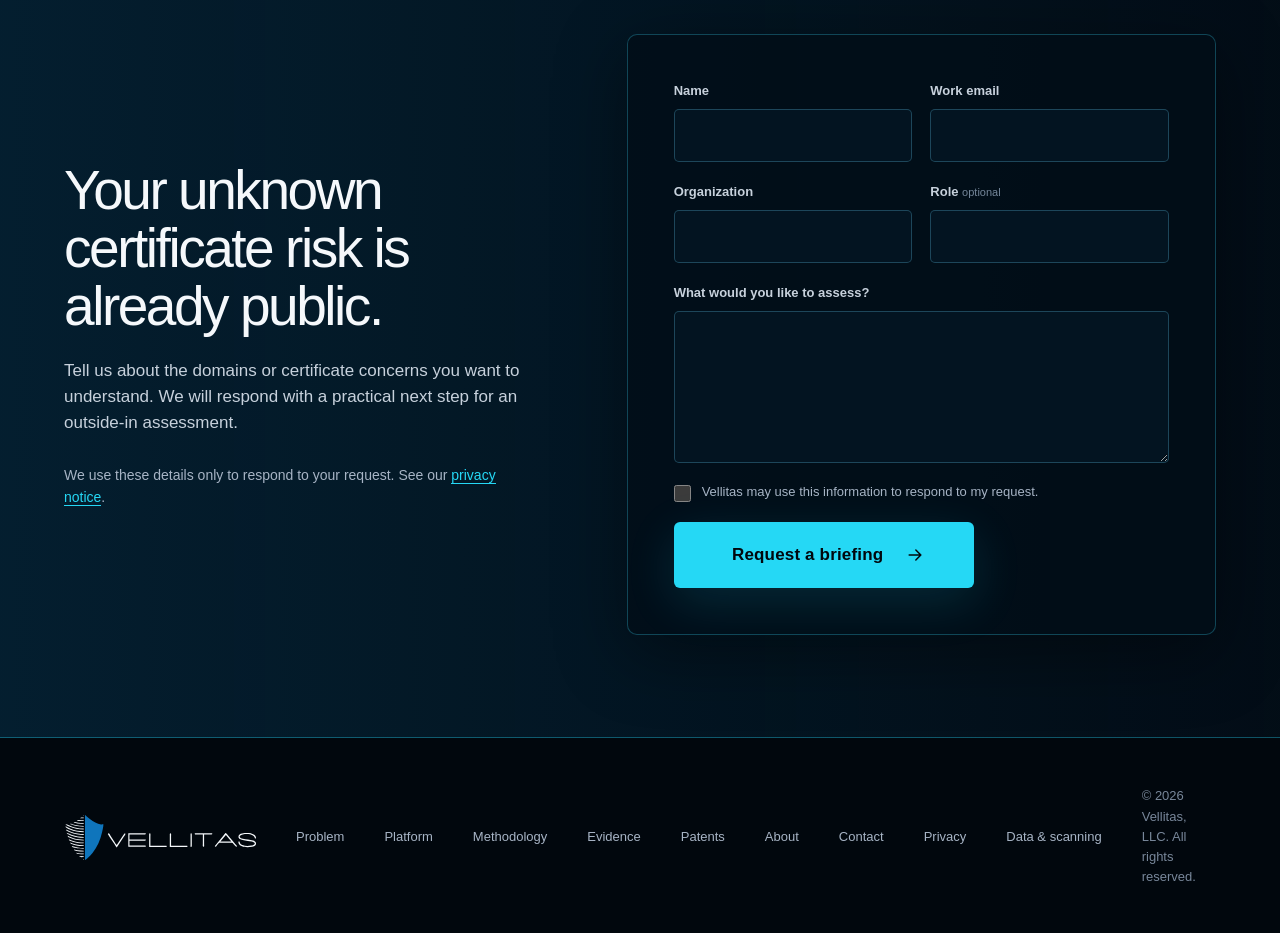
==== commit f948c76a: "Strengthen certificate evidence positioning" ====
--- a/index.html
+++ b/index.html
@@ -29,7 +29,7 @@
     <link rel="icon" href="assets/favicon.svg?v=20260918-2" type="image/svg+xml" />
     <link rel="manifest" href="site.webmanifest" />
     <link rel="preload" href="assets/hero-globe.webp" as="image" type="image/webp" />
-    <link rel="stylesheet" href="styles.css?v=20260918-4" />
+    <link rel="stylesheet" href="styles.css?v=20260920-1" />
     <title>Vellitas | Outside-In Digital Certificate Intelligence</title>
     <script type="application/ld+json">
       {
@@ -330,9 +330,9 @@
               <h3>Outside-in certificate assessment</h3>
               <ul>
                 <li>Global certificate discovery from public-facing services</li>
-                <li>DNS, reverse DNS, network, geospatial, and configuration enrichment</li>
-                <li>Certificate health, self-signed certificate, and weak cipher findings</li>
-                <li>Unusual-location, name-encroachment, and historical-change analysis</li>
+                <li>Certificate-level evidence, fingerprints, and key/signature characteristics</li>
+                <li>TLS protocol, cipher, chain, lifecycle, and cryptographic health findings</li>
+                <li>DNS, network, geospatial, configuration, and historical-change analysis</li>
                 <li>Evidence-based remediation reports and outside-in verification</li>
               </ul>
             </article>
@@ -342,9 +342,10 @@
               <h3>Customer workflow and broader exposure intelligence</h3>
               <ul>
                 <li>Tenant-scoped customer search and portfolio dashboards</li>
-                <li>Certificate Transparency and event-driven issuance monitoring</li>
-                <li>Attack-surface graph, vendor attribution, and expanded DNS/web posture</li>
-                <li>Ticketing, SIEM, webhook, and ownership integrations</li>
+                <li>Authenticated Certificate Transparency and issuance monitoring</li>
+                <li>Same-certificate and public-key deployment graphs with movement history</li>
+                <li>Expected-versus-observed policy and explainable evidence classification</li>
+                <li>Vendor, brand, leak-signal, ticketing, SIEM, and webhook workflows</li>
                 <li>Reviewed, versioned remediation scripts with dry-run and approval controls</li>
               </ul>
               <a class="text-link" href="https://github.com/vellitas/vellitas-website/blob/main/docs/PRODUCT-ROADMAP.md" target="_blank" rel="noopener noreferrer">
@@ -353,6 +354,103 @@
               </a>
             </article>
           </div>
+        </div>
+      </section>
+
+      <section class="evidence-depth section" id="evidence-depth" aria-labelledby="evidence-depth-heading">
+        <div class="section-shell">
+          <div class="evidence-depth__intro reveal">
+            <div>
+              <p class="eyebrow">The Vellitas difference</p>
+              <h2 id="evidence-depth-heading">Cryptographic evidence you can trace, explain, and act on.</h2>
+            </div>
+            <p>
+              Asset discovery is only the beginning. Vellitas is designed to preserve the evidence
+              behind a conclusion, show how an identity changes across infrastructure, compare the
+              observation with customer policy, and verify that corrective work actually closed the
+              exposure.
+            </p>
+          </div>
+
+          <div class="evidence-depth__grid">
+            <article class="evidence-depth__card reveal">
+              <span class="evidence-depth__status evidence-depth__status--building">Engineering foundation</span>
+              <h3>Preserve the cryptographic record</h3>
+              <p>
+                The new collection foundation retains the presented certificate chain with certificate fingerprints,
+                SPKI/public-key identifiers, serial numbers, SANs, issuers, validity, key details,
+                and signature algorithms. Production retention, trust-bundle, and restore controls
+                remain release requirements before this becomes a continuous customer service.
+              </p>
+            </article>
+
+            <article class="evidence-depth__card reveal">
+              <span class="evidence-depth__status evidence-depth__status--building">Assessment now · productizing</span>
+              <h3>Measure the negotiated edge</h3>
+              <p>
+                Record the TLS handshake and use bounded follow-up checks to identify accepted
+                protocol versions, cipher groups, chain and hostname failures, and downgrade
+                exposure without turning an assessment into an intrusive application scan.
+              </p>
+            </article>
+
+            <article class="evidence-depth__card reveal">
+              <span class="evidence-depth__status evidence-depth__status--building">Productizing</span>
+              <h3>Follow identity as infrastructure moves</h3>
+              <p>
+                Correlate certificate fingerprints and public-key reuse across IP addresses, ASNs,
+                providers, and geographies, then preserve first-seen, last-seen, renewal lineage,
+                and infrastructure movement for investigation.
+              </p>
+            </article>
+
+            <article class="evidence-depth__card reveal">
+              <span class="evidence-depth__status evidence-depth__status--roadmap">Production roadmap</span>
+              <h3>Authenticate Certificate Transparency</h3>
+              <p>
+                Validate signed log catalogs and tree heads, verify append-only Merkle consistency,
+                authenticate static data tiles, and retain content-addressed issuer evidence before
+                CT observations become customer-facing alerts.
+              </p>
+            </article>
+
+            <article class="evidence-depth__card reveal">
+              <span class="evidence-depth__status evidence-depth__status--roadmap">Product roadmap</span>
+              <h3>Make policy and confidence explainable</h3>
+              <p>
+                Compare observed issuers, networks, providers, countries, protocols, and lifetimes
+                with approved expectations. Label each result as observed fact, deterministic rule,
+                statistical anomaly, model inference, or recommendation—with evidence and version.
+              </p>
+            </article>
+
+            <article class="evidence-depth__card reveal">
+              <span class="evidence-depth__status evidence-depth__status--building">Service now · automation roadmap</span>
+              <h3>Move from finding to verified closure</h3>
+              <p>
+                Deliver certificate-specific corrective work and outside-in retesting today. Add
+                reviewed, versioned scripts with preview, approval, rollback guidance, recorded
+                output, and post-change verification as controlled automation is productized.
+              </p>
+            </article>
+          </div>
+
+          <aside class="scope-assurance reveal" aria-label="Scope and authorization controls">
+            <div>
+              <p class="eyebrow">Governed scope</p>
+              <h3>Public evidence does not become customer scope by assumption.</h3>
+              <p>
+                Candidate assets require documented ownership or assessment authority before they
+                enter a customer portfolio. Tenant access is deny-by-default, active collection is
+                policy- and exclusion-gated, and system owners can request suppression or a rate
+                adjustment through the published opt-out process.
+              </p>
+            </div>
+            <a class="text-link" href="data-practices.html">
+              Read data and scanning practices
+              <svg viewBox="0 0 24 24" aria-hidden="true"><path d="M5 12h13M13 6l6 6-6 6" /></svg>
+            </a>
+          </aside>
         </div>
       </section>
 
@@ -757,7 +855,7 @@
           <a href="privacy.html">Privacy</a>
           <a href="data-practices.html">Data &amp; scanning</a>
         </nav>
-        <p>© <span data-year>2026</span> Vellitas, LLC · Wyoming</p>
+        <p>© <span data-year>2026</span> Vellitas, LLC. All rights reserved.</p>
       </div>
     </footer>
 
--- a/styles.css
+++ b/styles.css
@@ -1182,6 +1182,117 @@
   font-size: 14px;
 }
 
+.evidence-depth {
+  border-top: 1px solid rgba(55, 216, 247, 0.08);
+  background:
+    radial-gradient(circle at 82% 18%, rgba(12, 94, 129, 0.19), transparent 31rem),
+    linear-gradient(180deg, #020b14, #03101c);
+}
+
+.evidence-depth__intro {
+  display: grid;
+  grid-template-columns: minmax(0, 1.15fr) minmax(360px, 0.65fr);
+  align-items: end;
+  gap: 8vw;
+}
+
+.evidence-depth__intro h2 {
+  max-width: 920px;
+}
+
+.evidence-depth__intro > p {
+  margin: 0;
+  color: var(--muted-strong);
+  font-size: clamp(17px, 1.25vw, 21px);
+  line-height: 1.58;
+}
+
+.evidence-depth__grid {
+  display: grid;
+  grid-template-columns: repeat(3, minmax(0, 1fr));
+  gap: 1px;
+  margin-top: 76px;
+  background: var(--line);
+}
+
+.evidence-depth__card {
+  min-height: 350px;
+  padding: clamp(30px, 3.2vw, 48px);
+  background: rgba(4, 20, 33, 0.97);
+}
+
+.evidence-depth__status {
+  display: inline-flex;
+  border: 1px solid rgba(37, 216, 245, 0.3);
+  border-radius: 999px;
+  padding: 6px 10px;
+  color: var(--cyan-soft);
+  font-family: "SFMono-Regular", Consolas, monospace;
+  font-size: 10px;
+  letter-spacing: 0.08em;
+  line-height: 1.2;
+  text-transform: uppercase;
+}
+
+.evidence-depth__status--building {
+  border-color: rgba(126, 218, 145, 0.32);
+  color: #9de7ad;
+}
+
+.evidence-depth__status--roadmap {
+  border-color: rgba(255, 106, 42, 0.32);
+  color: #ff9b70;
+}
+
+.evidence-depth__card h3 {
+  margin: 62px 0 0;
+  color: var(--text);
+  font-size: clamp(23px, 1.85vw, 30px);
+  font-weight: 550;
+  letter-spacing: -0.025em;
+  line-height: 1.18;
+}
+
+.evidence-depth__card p {
+  margin: 18px 0 0;
+  color: var(--muted);
+  font-size: 15px;
+  line-height: 1.72;
+}
+
+.scope-assurance {
+  display: grid;
+  grid-template-columns: minmax(0, 1fr) auto;
+  align-items: end;
+  gap: 6vw;
+  margin-top: 48px;
+  border: 1px solid var(--line);
+  border-left: 2px solid var(--cyan);
+  border-radius: var(--radius);
+  padding: clamp(30px, 4vw, 52px);
+  background: rgba(5, 24, 38, 0.74);
+}
+
+.scope-assurance h3 {
+  max-width: 850px;
+  margin: 0;
+  font-size: clamp(27px, 2.5vw, 40px);
+  font-weight: 520;
+  letter-spacing: -0.03em;
+  line-height: 1.16;
+}
+
+.scope-assurance p:not(.eyebrow) {
+  max-width: 900px;
+  margin: 20px 0 0;
+  color: var(--muted);
+  line-height: 1.7;
+}
+
+.scope-assurance .text-link {
+  white-space: nowrap;
+}
+
 .methodology {
   border-top: 1px solid rgba(55, 216, 247, 0.08);
   background:
@@ -2534,6 +2645,10 @@
   }
 
   .methodology__grid {
+    grid-template-columns: repeat(2, minmax(0, 1fr));
+  }
+
+  .evidence-depth__grid {
     grid-template-columns: repeat(2, minmax(0, 1fr));
   }
 
@@ -2692,6 +2807,7 @@
 
   .problem__intro,
   .section-heading,
+  .evidence-depth__intro,
   .methodology__intro,
   .outcomes__layout,
   .patents__layout,
@@ -2804,6 +2920,11 @@
     grid-template-columns: 1fr;
   }
 
+  .scope-assurance {
+    grid-template-columns: 1fr;
+    align-items: start;
+  }
+
   .capability-panel {
     min-height: 0;
   }
@@ -2989,8 +3110,21 @@
   }
 
   .methodology__grid,
+  .evidence-depth__grid,
   .status-legend {
     grid-template-columns: 1fr;
+  }
+
+  .evidence-depth__card {
+    min-height: 0;
+  }
+
+  .evidence-depth__card h3 {
+    margin-top: 40px;
+  }
+
+  .scope-assurance .text-link {
+    white-space: normal;
   }
 
   .vendor-risk__footer {
